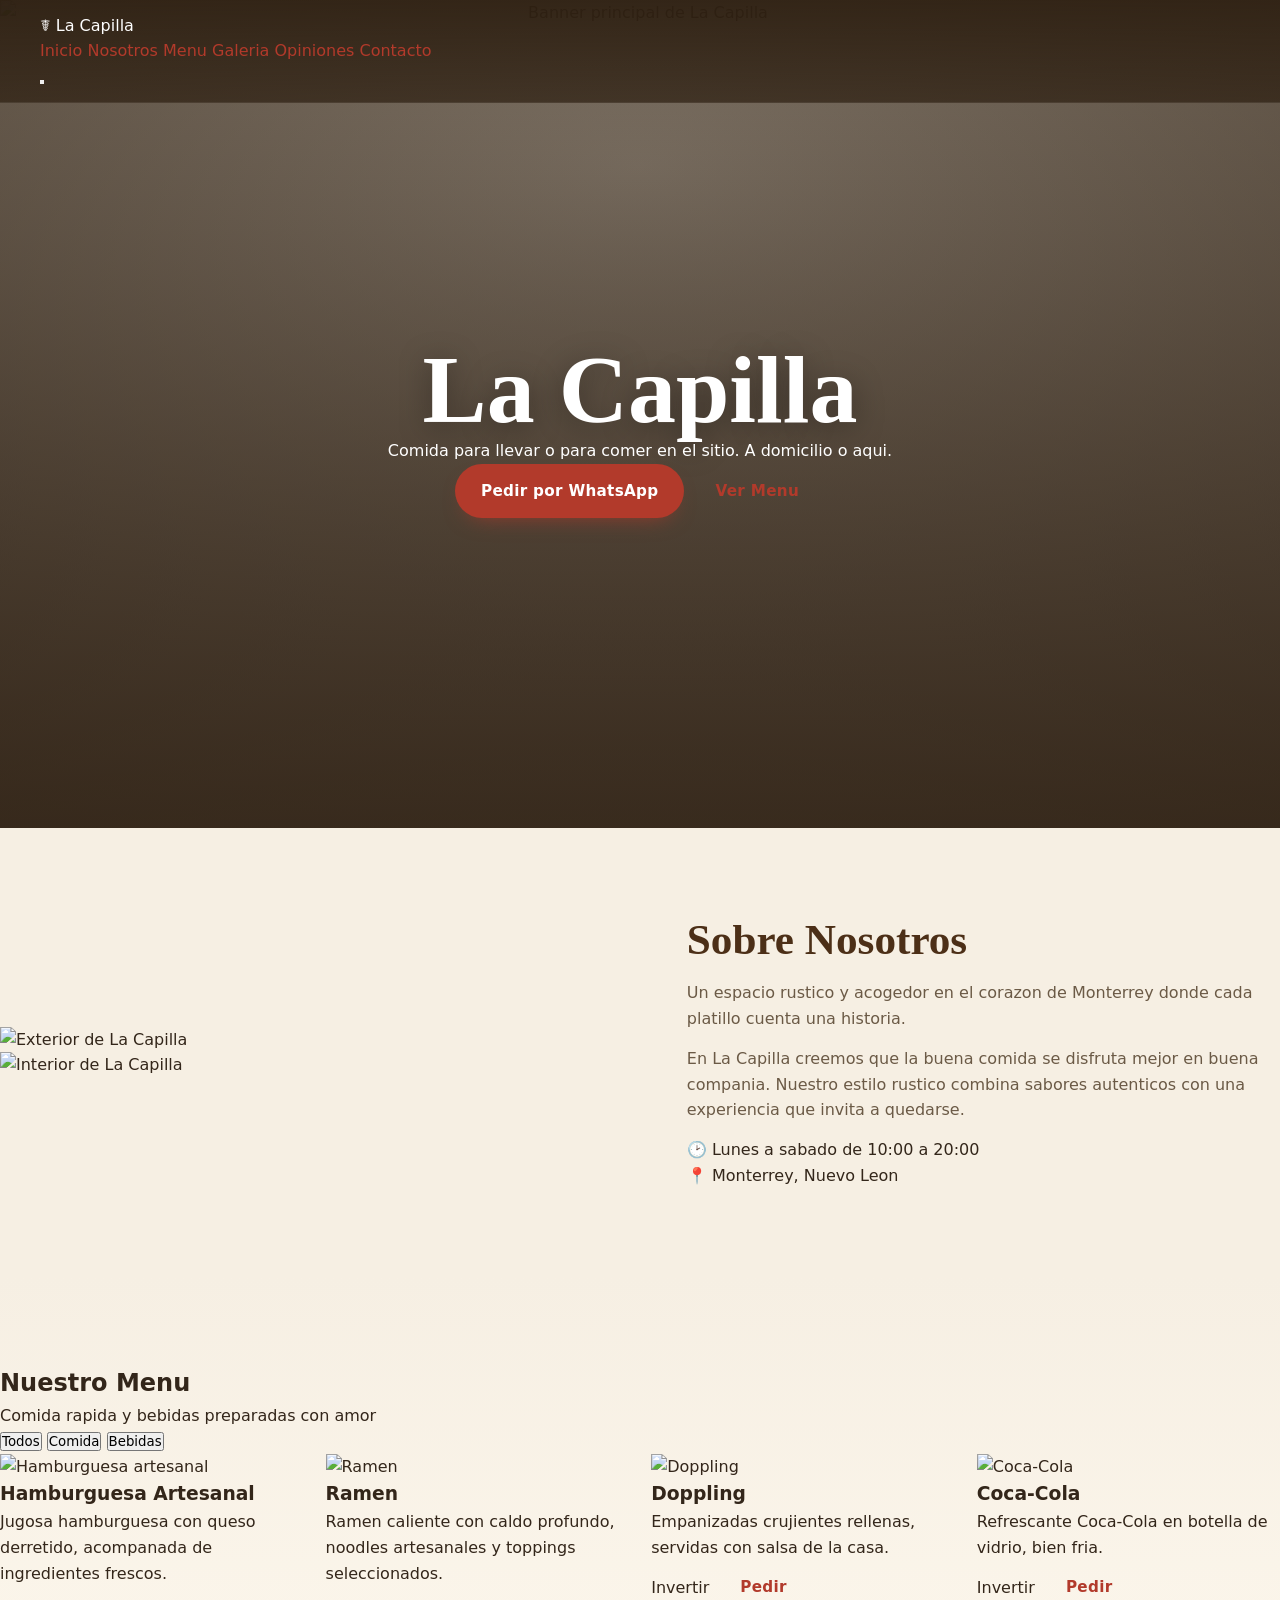
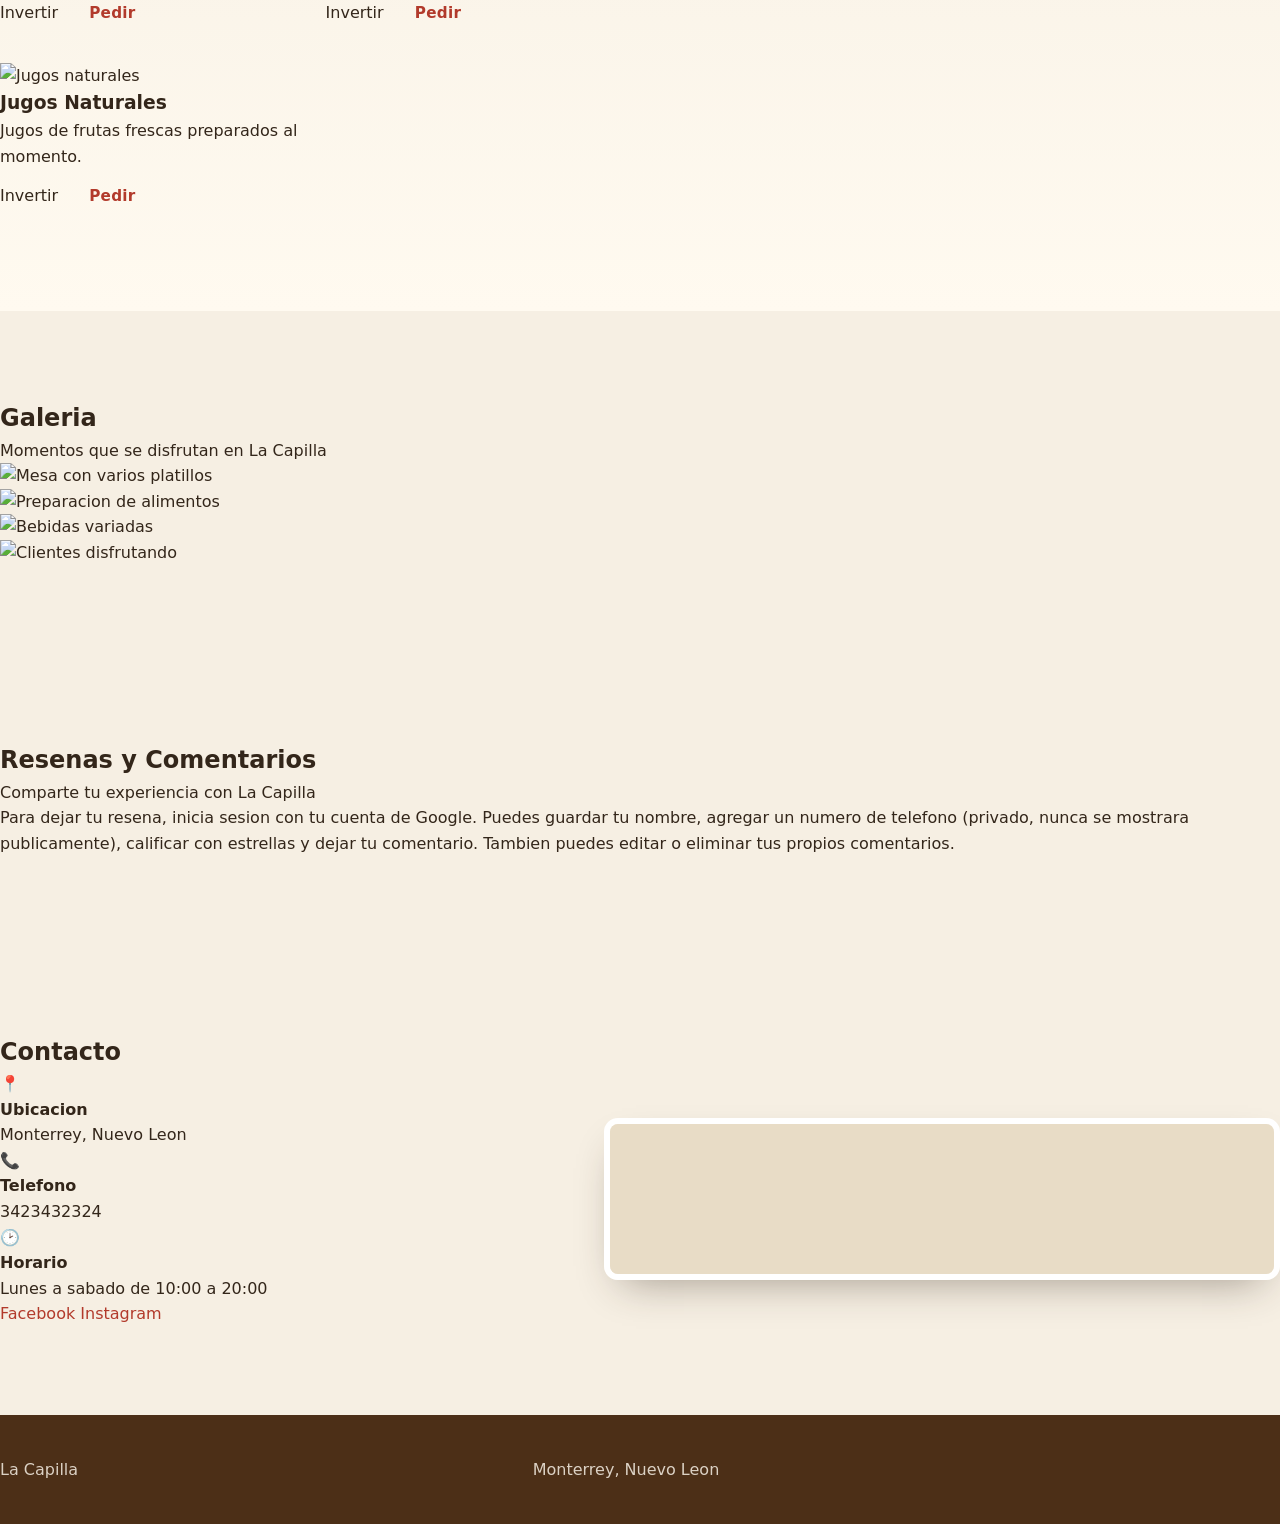
==== index.html @ 080cc014 "generate index.html" ====
<!DOCTYPE html>
<html lang="es">
<head>
  <meta charset="UTF-8">
  <meta name="viewport" content="width=device-width, initial-scale=1.0">
  <title>La Capilla - Restaurante en Monterrey</title>
  <meta name="description" content="La Capilla - Comida para llevar o para comer en el sitio. Hamburguesas, ramen, dopling y mas en Monterrey.">
  <link rel="stylesheet" href="styles.css">
</head>
<body>
  <header class="site-header" id="header">
    <div class="header-inner">
      <div class="logo">
        <span class="logo-icon">&#9764;</span>
        <span class="logo-text">La Capilla</span>
      </div>
      <nav class="main-nav" id="mainNav">
        <a href="#inicio" data-eb-editable="link" data-eb-key="index.a.1" data-eb-role="a" data-eb-kind="link">Inicio</a>
        <a href="#nosotros" data-eb-editable="link" data-eb-key="index.a.2" data-eb-role="a" data-eb-kind="link">Nosotros</a>
        <a href="#menu" data-eb-editable="link" data-eb-key="index.a.3" data-eb-role="a" data-eb-kind="link">Menu</a>
        <a href="#galeria" data-eb-editable="link" data-eb-key="index.a.4" data-eb-role="a" data-eb-kind="link">Galeria</a>
        <a href="#opiniones" data-eb-editable="link" data-eb-key="index.a.5" data-eb-role="a" data-eb-kind="link">Opiniones</a>
        <a href="#contacto" data-eb-editable="link" data-eb-key="index.a.6" data-eb-role="a" data-eb-kind="link">Contacto</a>
      </nav>
      <button class="menu-toggle" id="menuToggle" aria-label="Abrir menu" data-eb-editable="link" data-eb-key="index.button.7" data-eb-role="button" data-eb-kind="link">
        <span></span><span></span><span></span>
      </button>
    </div>
  </header>

  <section class="hero" id="inicio">
    <div class="hero-bg">
      <img src="https://images.pexels.com/photos/27603261/pexels-photo-27603261.jpeg?auto=compress&cs=tinysrgb&dpr=2&h=650&w=940" alt="Banner principal de La Capilla" loading="eager" data-eb-editable="image" data-eb-key="index.img.8" data-eb-role="img" data-eb-kind="image">
    </div>
    <div class="hero-overlay"></div>
    <div class="hero-content">
      <h1 data-eb-editable="text" data-eb-key="index.h1.9" data-eb-role="h1" data-eb-kind="text">La Capilla</h1>
      <p class="hero-tagline" data-eb-editable="text" data-eb-key="index.p.10" data-eb-role="p" data-eb-kind="text">Comida para llevar o para comer en el sitio. A domicilio o aqui.</p>
      <div class="hero-cta">
        <a href="https://wa.me/523423432324" class="btn btn-primary" target="_blank" rel="noopener" data-eb-editable="link" data-eb-key="index.a.11" data-eb-role="a" data-eb-kind="link">Pedir por WhatsApp</a>
        <a href="#menu" class="btn btn-secondary" data-eb-editable="link" data-eb-key="index.a.12" data-eb-role="a" data-eb-kind="link">Ver Menu</a>
      </div>
    </div>
  </section>

  <section class="about" id="nosotros">
    <div class="section-inner">
      <div class="about-grid">
        <div class="about-images">
          <div class="about-img-main">
            <img src="https://images.pexels.com/photos/19841000/pexels-photo-19841000.jpeg?auto=compress&cs=tinysrgb&dpr=2&h=650&w=940" alt="Exterior de La Capilla" loading="lazy" data-eb-editable="image" data-eb-key="index.img.13" data-eb-role="img" data-eb-kind="image">
          </div>
          <div class="about-img-secondary">
            <img src="https://images.pexels.com/photos/33454120/pexels-photo-33454120.jpeg?auto=compress&cs=tinysrgb&dpr=2&h=650&w=940" alt="Interior de La Capilla" loading="lazy" data-eb-editable="image" data-eb-key="index.img.14" data-eb-role="img" data-eb-kind="image">
          </div>
        </div>
        <div class="about-text">
          <h2 data-eb-editable="text" data-eb-key="index.h2.15" data-eb-role="h2" data-eb-kind="text">Sobre Nosotros</h2>
          <p class="about-lead" data-eb-editable="text" data-eb-key="index.p.16" data-eb-role="p" data-eb-kind="text">Un espacio rustico y acogedor en el corazon de Monterrey donde cada platillo cuenta una historia.</p>
          <p data-eb-editable="text" data-eb-key="index.p.17" data-eb-role="p" data-eb-kind="text">En La Capilla creemos que la buena comida se disfruta mejor en buena compania. Nuestro estilo rustico combina sabores autenticos con una experiencia que invita a quedarse.</p>
          <div class="about-details">
            <div class="detail-item">
              <span class="detail-icon">&#128337;</span>
              <span>Lunes a sabado de 10:00 a 20:00</span>
            </div>
            <div class="detail-item">
              <span class="detail-icon">&#128205;</span>
              <span>Monterrey, Nuevo Leon</span>
            </div>
          </div>
        </div>
      </div>
    </div>
  </section>

  <section class="menu-section" id="menu">
    <div class="section-inner">
      <h2 class="section-title" data-eb-editable="text" data-eb-key="index.h2.18" data-eb-role="h2" data-eb-kind="text">Nuestro Menu</h2>
      <p class="section-subtitle" data-eb-editable="text" data-eb-key="index.p.19" data-eb-role="p" data-eb-kind="text">Comida rapida y bebidas preparadas con amor</p>

      <div class="menu-categories">
        <button class="cat-btn active" data-category="all" data-eb-editable="link" data-eb-key="index.button.20" data-eb-role="button" data-eb-kind="link">Todos</button>
        <button class="cat-btn" data-category="comida" data-eb-editable="link" data-eb-key="index.button.21" data-eb-role="button" data-eb-kind="link">Comida</button>
        <button class="cat-btn" data-category="bebida" data-eb-editable="link" data-eb-key="index.button.22" data-eb-role="button" data-eb-kind="link">Bebidas</button>
      </div>

      <div class="menu-grid">
        <div class="menu-card" data-category="comida">
          <div class="menu-card-img">
            <img src="https://images.pexels.com/photos/15010291/pexels-photo-15010291.jpeg?auto=compress&cs=tinysrgb&dpr=2&h=650&w=940" alt="Hamburguesa artesanal" loading="lazy" data-eb-editable="image" data-eb-key="index.img.23" data-eb-role="img" data-eb-kind="image">
          </div>
          <div class="menu-card-body">
            <h3 data-eb-editable="text" data-eb-key="index.h3.24" data-eb-role="h3" data-eb-kind="text">Hamburguesa Artesanal</h3>
            <p class="menu-desc" data-eb-editable="text" data-eb-key="index.p.25" data-eb-role="p" data-eb-kind="text">Jugosa hamburguesa con queso derretido, acompanada de ingredientes frescos.</p>
            <div class="menu-price-action">
              <span class="menu-price">Invertir</span>
              <a href="https://wa.me/523423432324?text=Quiero%20una%20Hamburguesa%20Artesanal" class="btn btn-small" target="_blank" rel="noopener" data-eb-editable="link" data-eb-key="index.a.26" data-eb-role="a" data-eb-kind="link">Pedir</a>
            </div>
          </div>
        </div>

        <div class="menu-card" data-category="comida">
          <div class="menu-card-img">
            <img src="https://images.pexels.com/photos/16671602/pexels-photo-16671602.jpeg?auto=compress&cs=tinysrgb&dpr=2&h=650&w=940" alt="Ramen" loading="lazy" data-eb-editable="image" data-eb-key="index.img.27" data-eb-role="img" data-eb-kind="image">
          </div>
          <div class="menu-card-body">
            <h3 data-eb-editable="text" data-eb-key="index.h3.28" data-eb-role="h3" data-eb-kind="text">Ramen</h3>
            <p class="menu-desc" data-eb-editable="text" data-eb-key="index.p.29" data-eb-role="p" data-eb-kind="text">Ramen caliente con caldo profundo, noodles artesanales y toppings seleccionados.</p>
            <div class="menu-price-action">
              <span class="menu-price">Invertir</span>
              <a href="https://wa.me/523423432324?text=Quiero%20un%20Ramen" class="btn btn-small" target="_blank" rel="noopener" data-eb-editable="link" data-eb-key="index.a.30" data-eb-role="a" data-eb-kind="link">Pedir</a>
            </div>
          </div>
        </div>

        <div class="menu-card" data-category="comida">
          <div class="menu-card-img">
            <img src="https://images.pexels.com/photos/31150941/pexels-photo-31150941.jpeg?auto=compress&cs=tinysrgb&dpr=2&h=650&w=940" alt="Doppling" loading="lazy" data-eb-editable="image" data-eb-key="index.img.31" data-eb-role="img" data-eb-kind="image">
          </div>
          <div class="menu-card-body">
            <h3 data-eb-editable="text" data-eb-key="index.h3.32" data-eb-role="h3" data-eb-kind="text">Doppling</h3>
            <p class="menu-desc" data-eb-editable="text" data-eb-key="index.p.33" data-eb-role="p" data-eb-kind="text">Empanizadas crujientes rellenas, servidas con salsa de la casa.</p>
            <div class="menu-price-action">
              <span class="menu-price">Invertir</span>
              <a href="https://wa.me/523423432324?text=Quiero%20un%20Doppling" class="btn btn-small" target="_blank" rel="noopener" data-eb-editable="link" data-eb-key="index.a.34" data-eb-role="a" data-eb-kind="link">Pedir</a>
            </div>
          </div>
        </div>

        <div class="menu-card" data-category="bebida">
          <div class="menu-card-img">
            <img src="https://images.pexels.com/photos/37962053/pexels-photo-37962053.jpeg?auto=compress&cs=tinysrgb&dpr=2&h=650&w=940" alt="Coca-Cola" loading="lazy" data-eb-editable="image" data-eb-key="index.img.35" data-eb-role="img" data-eb-kind="image">
          </div>
          <div class="menu-card-body">
            <h3 data-eb-editable="text" data-eb-key="index.h3.36" data-eb-role="h3" data-eb-kind="text">Coca-Cola</h3>
            <p class="menu-desc" data-eb-editable="text" data-eb-key="index.p.37" data-eb-role="p" data-eb-kind="text">Refrescante Coca-Cola en botella de vidrio, bien fria.</p>
            <div class="menu-price-action">
              <span class="menu-price">Invertir</span>
              <a href="https://wa.me/523423432324?text=Quiero%20una%20Coca-Cola" class="btn btn-small" target="_blank" rel="noopener" data-eb-editable="link" data-eb-key="index.a.38" data-eb-role="a" data-eb-kind="link">Pedir</a>
            </div>
          </div>
        </div>

        <div class="menu-card" data-category="bebida">
          <div class="menu-card-img">
            <img src="https://images.pexels.com/photos/31822992/pexels-photo-31822992.jpeg?auto=compress&cs=tinysrgb&dpr=2&h=650&w=940" alt="Jugos naturales" loading="lazy" data-eb-editable="image" data-eb-key="index.img.39" data-eb-role="img" data-eb-kind="image">
          </div>
          <div class="menu-card-body">
            <h3 data-eb-editable="text" data-eb-key="index.h3.40" data-eb-role="h3" data-eb-kind="text">Jugos Naturales</h3>
            <p class="menu-desc" data-eb-editable="text" data-eb-key="index.p.41" data-eb-role="p" data-eb-kind="text">Jugos de frutas frescas preparados al momento.</p>
            <div class="menu-price-action">
              <span class="menu-price">Invertir</span>
              <a href="https://wa.me/523423432324?text=Quiero%20un%20Jugo%20Natural" class="btn btn-small" target="_blank" rel="noopener" data-eb-editable="link" data-eb-key="index.a.42" data-eb-role="a" data-eb-kind="link">Pedir</a>
            </div>
          </div>
        </div>
      </div>
    </div>
  </section>

  <section class="gallery" id="galeria">
    <div class="section-inner">
      <h2 class="section-title" data-eb-editable="text" data-eb-key="index.h2.43" data-eb-role="h2" data-eb-kind="text">Galeria</h2>
      <p class="section-subtitle" data-eb-editable="text" data-eb-key="index.p.44" data-eb-role="p" data-eb-kind="text">Momentos que se disfrutan en La Capilla</p>
      <div class="gallery-grid">
        <div class="gallery-item gallery-item-wide">
          <img src="https://images.pexels.com/photos/4261997/pexels-photo-4261997.jpeg?auto=compress&cs=tinysrgb&dpr=2&h=650&w=940" alt="Mesa con varios platillos" loading="lazy" data-eb-editable="image" data-eb-key="index.img.45" data-eb-role="img" data-eb-kind="image">
        </div>
        <div class="gallery-item">
          <img src="https://images.pexels.com/photos/11921666/pexels-photo-11921666.jpeg?auto=compress&cs=tinysrgb&dpr=2&h=650&w=940" alt="Preparacion de alimentos" loading="lazy" data-eb-editable="image" data-eb-key="index.img.46" data-eb-role="img" data-eb-kind="image">
        </div>
        <div class="gallery-item">
          <img src="https://images.pexels.com/photos/36870863/pexels-photo-36870863.jpeg?auto=compress&cs=tinysrgb&dpr=2&h=650&w=940" alt="Bebidas variadas" loading="lazy" data-eb-editable="image" data-eb-key="index.img.47" data-eb-role="img" data-eb-kind="image">
        </div>
        <div class="gallery-item gallery-item-wide">
          <img src="https://images.pexels.com/photos/20400372/pexels-photo-20400372.jpeg?auto=compress&cs=tinysrgb&dpr=2&h=650&w=940" alt="Clientes disfrutando" loading="lazy" data-eb-editable="image" data-eb-key="index.img.48" data-eb-role="img" data-eb-kind="image">
        </div>
      </div>
    </div>
  </section>

  <section class="reviews-section" id="opiniones">
    <div class="section-inner">
      <h2 class="section-title" data-eb-editable="text" data-eb-key="index.h2.49" data-eb-role="h2" data-eb-kind="text">Resenas y Comentarios</h2>
      <p class="section-subtitle" data-eb-editable="text" data-eb-key="index.p.50" data-eb-role="p" data-eb-kind="text">Comparte tu experiencia con La Capilla</p>

      <div class="reviews-info">
        <p data-eb-editable="text" data-eb-key="index.p.51" data-eb-role="p" data-eb-kind="text">Para dejar tu resena, inicia sesion con tu cuenta de Google. Puedes guardar tu nombre, agregar un numero de telefono (privado, nunca se mostrara publicamente), calificar con estrellas y dejar tu comentario. Tambien puedes editar o eliminar tus propios comentarios.</p>
      </div>

      <div class="reviews-widget">
        <div data-itm-profile data-project-id="9abca07c-34dc-4859-b03d-2724b5d64635"></div>
        <div data-itm-comments data-project-id="9abca07c-34dc-4859-b03d-2724b5d64635"></div>
      </div>
    </div>
  </section>

  <section class="contact" id="contacto">
    <div class="section-inner">
      <h2 class="section-title" data-eb-editable="text" data-eb-key="index.h2.52" data-eb-role="h2" data-eb-kind="text">Contacto</h2>
      <div class="contact-grid">
        <div class="contact-info">
          <div class="contact-item">
            <span class="contact-icon">&#128205;</span>
            <div>
              <strong>Ubicacion</strong>
              <p data-eb-editable="text" data-eb-key="index.p.53" data-eb-role="p" data-eb-kind="text">Monterrey, Nuevo Leon</p>
            </div>
          </div>
          <div class="contact-item">
            <span class="contact-icon">&#128222;</span>
            <div>
              <strong>Telefono</strong>
              <p data-eb-editable="text" data-eb-key="index.p.54" data-eb-role="p" data-eb-kind="text">3423432324</p>
            </div>
          </div>
          <div class="contact-item">
            <span class="contact-icon">&#128337;</span>
            <div>
              <strong>Horario</strong>
              <p data-eb-editable="text" data-eb-key="index.p.55" data-eb-role="p" data-eb-kind="text">Lunes a sabado de 10:00 a 20:00</p>
            </div>
          </div>
          <div class="contact-socials">
            <a href="https://facebook.com/tiendatechnova" class="social-link" target="_blank" rel="noopener" data-eb-editable="link" data-eb-key="index.a.56" data-eb-role="a" data-eb-kind="link">Facebook</a>
            <a href="https://instagram.com/tiendatechnova" class="social-link" target="_blank" rel="noopener" data-eb-editable="link" data-eb-key="index.a.57" data-eb-role="a" data-eb-kind="link">Instagram</a>
          </div>
        </div>
        <div class="contact-map">
          <iframe src="https://www.google.com/maps/embed?pb=!1m18!1m12!1m3!1d60080.29249353073!2d-89.95960567229005!3d19.754377909211858!2m3!1f0!2f0!3f0!3m2!1i1024!2i768!4f13.1!3m3!1m2!1s0x8f57e530bd60abf9%3A0xc1f5251d7481d%21m2!1d19.754377909211858!2d-89.95960567229005!3m2!1i1024!2i768!4f13.1!3m3!1m2!1s0x8f57e530bd60abf9%3A0xc1f5251d7481d%21m2!1d19.754377909211858!2d-89.95960567229005!5e0!3m2!1ses!2smx!4v1234567890" width="100%" height="100%" style="border:0;" allowfullscreen="" loading="lazy" title="Ubicacion de La Capilla"></iframe>
        </div>
      </div>
    </div>
  </section>

  <footer class="site-footer">
    <div class="section-inner">
      <div class="footer-inner">
        <span class="footer-brand">La Capilla</span>
        <span class="footer-copy">Monterrey, Nuevo Leon</span>
      </div>
    </div>
  </footer>

  <script src="https://itm-void-excepcional.pages.dev/comments.js"></script>
  <script src="script.js"></script>
</body>
</html>
---- styles.css ----
/* ==========================================================================
   La Capilla - Restaurante | Diseño rústico cálido
   ========================================================================== */

:root {
  --paper: #f6efe3;
  --paper-2: #fffaf0;
  --card: #ffffff;
  --ink: #33261a;
  --ink-soft: #6b5a46;
  --brick: #b23a2b;
  --brick-dark: #8e2d21;
  --ember: #e08e2d;
  --wood: #6f4a27;
  --wood-dark: #4c2f17;
  --line: rgba(51, 38, 26, 0.16);
  --shadow: 0 18px 40px -18px rgba(51, 38, 26, 0.45);
  --radius: 14px;
  --max: 1140px;
  --font-serif: Georgia, 'Times New Roman', Times, serif;
  --font-sans: system-ui, -apple-system, 'Segoe UI', Roboto, Helvetica, Arial, sans-serif;
}

* {
  box-sizing: border-box;
  margin: 0;
  padding: 0;
}

html {
  scroll-behavior: smooth;
}

body {
  font-family: var(--font-sans);
  background: var(--paper);
  color: var(--ink);
  line-height: 1.6;
  -webkit-font-smoothing: antialiased;
}

img {
  max-width: 100%;
  display: block;
}

a {
  color: var(--brick);
  text-decoration: none;
}

a:hover {
  color: var(--brick-dark);
}

button {
  font-family: inherit;
}

.container {
  width: min(var(--max), 92%);
  margin-inline: auto;
}

.skip-link {
  position: absolute;
  left: -999px;
  top: 0;
  background: var(--wood-dark);
  color: #fff;
  padding: 0.6rem 1rem;
  z-index: 200;
}

.skip-link:focus {
  left: 0;
}

/* --------------------------------------------------------------------------
   Botones
   -------------------------------------------------------------------------- */

.btn {
  display: inline-block;
  padding: 0.8rem 1.5rem;
  border-radius: 999px;
  font-weight: 700;
  font-size: 0.95rem;
  letter-spacing: 0.02em;
  border: 2px solid transparent;
  cursor: pointer;
  transition: transform 0.18s ease, box-shadow 0.18s ease, background 0.18s ease, color 0.18s ease;
}

.btn:hover {
  transform: translateY(-2px);
}

.btn-primary {
  background: var(--brick);
  color: #fff;
  box-shadow: 0 10px 22px -12px rgba(178, 58, 43, 0.8);
}

.btn-primary:hover {
  background: var(--brick-dark);
  color: #fff;
}

.btn-outline {
  border-color: rgba(255, 250, 240, 0.85);
  color: #fff;
  background: transparent;
}

.btn-outline:hover {
  background: rgba(255, 250, 240, 0.14);
  color: #fff;
}

.btn-block {
  width: 100%;
  text-align: center;
}

/* --------------------------------------------------------------------------
   Header / navegación
   -------------------------------------------------------------------------- */

.site-header {
  position: fixed;
  inset: 0 0 auto 0;
  z-index: 100;
  display: flex;
  align-items: center;
  justify-content: space-between;
  gap: 1rem;
  padding: 0.8rem clamp(1rem, 4vw, 2.5rem);
  background: linear-gradient(180deg, rgba(46, 32, 18, 0.92), rgba(46, 32, 18, 0.72));
  color: #fff;
  border-bottom: 1px solid rgba(255, 250, 240, 0.12);
  transition: background 0.25s ease, box-shadow 0.25s ease;
}

.site-header.scrolled {
  background: rgba(46, 32, 18, 0.97);
  box-shadow: var(--shadow);
}

.brand {
  display: flex;
  flex-direction: column;
  line-height: 1.1;
}

.brand-mark {
  font-family: var(--font-serif);
  font-size: 1.5rem;
  font-weight: 700;
  color: var(--ember);
  letter-spacing: 0.04em;
}

.brand-tag {
  font-size: 0.68rem;
  text-transform: uppercase;
  letter-spacing: 0.3em;
  color: rgba(255, 250, 240, 0.75);
}

.site-nav {
  display: flex;
  gap: 1.4rem;
}

.site-nav a {
  color: rgba(255, 250, 240, 0.9);
  font-size: 0.92rem;
  font-weight: 600;
  transition: color 0.18s ease;
}

.site-nav a:hover {
  color: var(--ember);
}

.header-actions {
  display: flex;
  align-items: center;
  gap: 0.8rem;
}

.cart-btn {
  position: relative;
  display: inline-flex;
  align-items: center;
  gap: 0.5rem;
  padding: 0.55rem 1rem;
  background: var(--ember);
  color: var(--wood-dark);
  border: none;
  border-radius: 999px;
  font-weight: 700;
  cursor: pointer;
  transition: background 0.18s ease, transform 0.18s ease;
}

.cart-btn:hover {
  background: #f0a140;
  transform: translateY(-1px);
}

.cart-count {
  min-width: 1.4rem;
  height: 1.4rem;
  display: inline-flex;
  align-items: center;
  justify-content: center;
  padding: 0 0.3rem;
  border-radius: 999px;
  background: var(--brick);
  color: #fff;
  font-size: 0.78rem;
}

.cart-count.bump {
  animation: bump 0.3s ease;
}

@keyframes bump {
  50% { transform: scale(1.35); }
}

.nav-toggle {
  display: none;
  flex-direction: column;
  gap: 5px;
  width: 44px;
  height: 40px;
  align-items: center;
  justify-content: center;
  background: transparent;
  border: 1px solid rgba(255, 250, 240, 0.35);
  border-radius: 10px;
  cursor: pointer;
}

.nav-toggle span {
  width: 22px;
  height: 2px;
  background: #fff;
  border-radius: 2px;
  transition: transform 0.2s ease, opacity 0.2s ease;
}

.nav-toggle.open span:nth-child(1) {
  transform: translateY(7px) rotate(45deg);
}

.nav-toggle.open span:nth-child(2) {
  opacity: 0;
}

.nav-toggle.open span:nth-child(3) {
  transform: translateY(-7px) rotate(-45deg);
}

/* --------------------------------------------------------------------------
   Hero
   -------------------------------------------------------------------------- */

.hero {
  position: relative;
  min-height: 92vh;
  display: grid;
  place-items: center;
  text-align: center;
  padding: 6rem 1rem 4rem;
  overflow: hidden;
}

.hero-bg {
  position: absolute;
  inset: 0;
  z-index: -2;
}

.hero-bg img {
  width: 100%;
  height: 100%;
  object-fit: cover;
}

.hero-overlay {
  position: absolute;
  inset: 0;
  z-index: -1;
  background:
    radial-gradient(120% 90% at 50% 20%, rgba(46, 32, 18, 0.1), rgba(46, 32, 18, 0.72)),
    linear-gradient(180deg, rgba(46, 32, 18, 0.55), rgba(38, 24, 12, 0.82));
}

.hero-content {
  max-width: 760px;
  color: #fff;
}

.hero-eyebrow {
  font-size: 0.82rem;
  text-transform: uppercase;
  letter-spacing: 0.28em;
  color: #f4cd8f;
  margin-bottom: 1.1rem;
}

.hero h1 {
  font-family: var(--font-serif);
  font-size: clamp(3.2rem, 9vw, 6rem);
  line-height: 1;
  font-weight: 700;
  text-shadow: 0 4px 30px rgba(0, 0, 0, 0.35);
}

.hero-subtitle {
  margin: 1.3rem auto 2rem;
  max-width: 560px;
  font-size: 1.12rem;
  color: rgba(255, 250, 240, 0.92);
}

.hero-actions {
  display: flex;
  gap: 0.9rem;
  justify-content: center;
  flex-wrap: wrap;
}

/* --------------------------------------------------------------------------
   Secciones genéricas
   -------------------------------------------------------------------------- */

section {
  padding: clamp(3.5rem, 7vw, 5.5rem) 0;
}

.section-eyebrow {
  font-size: 0.78rem;
  text-transform: uppercase;
  letter-spacing: 0.24em;
  color: var(--brick);
  font-weight: 700;
  margin-bottom: 0.6rem;
}

.section-head {
  max-width: 680px;
  margin: 0 auto 2.4rem;
  text-align: center;
}

.section-head h2,
.contact-info h2 {
  font-family: var(--font-serif);
  font-size: clamp(1.9rem, 4.2vw, 2.8rem);
  line-height: 1.12;
  color: var(--wood-dark);
  margin-bottom: 0.9rem;
}

.section-head p:not(.section-eyebrow) {
  color: var(--ink-soft);
}

/* --------------------------------------------------------------------------
   Nosotros
   -------------------------------------------------------------------------- */

.about {
  background: var(--paper);
}

.about-grid {
  display: grid;
  grid-template-columns: 1.05fr 1fr;
  gap: clamp(2rem, 5vw, 4rem);
  align-items: center;
}

.about-figures {
  position: relative;
  display: grid;
  grid-template-columns: 1fr 0.72fr;
  gap: 1rem;
  align-items: end;
}

.about-fig {
  border: 6px solid var(--card);
  box-shadow: var(--shadow);
  border-radius: var(--radius);
  overflow: hidden;
  background: var(--card);
}

.about-fig img {
  width: 100%;
  height: 100%;
  object-fit: cover;
}

.about-fig-main {
  min-height: 320px;
}

.about-fig-main img {
  min-height: 320px;
}

.about-fig-side {
  min-height: 200px;
  margin-bottom: 1.6rem;
  transform: rotate(2deg);
}

.about-fig-side img {
  min-height: 200px;
}

.about-text h2 {
  font-family: var(--font-serif);
  font-size: clamp(1.9rem, 4.2vw, 2.7rem);
  line-height: 1.12;
  color: var(--wood-dark);
  margin-bottom: 1rem;
}

.about-text p {
  color: var(--ink-soft);
  margin-bottom: 0.9rem;
}

.about-points {
  list-style: none;
  margin: 1.2rem 0 1.6rem;
  display: grid;
  gap: 0.6rem;
}

.about-points li {
  position: relative;
  padding-left: 1.6rem;
}

.about-points li::before {
  content: "";
  position: absolute;
  left: 0;
  top: 0.45rem;
  width: 0.85rem;
  height: 0.85rem;
  border-radius: 50%;
  background: var(--ember);
}

/* --------------------------------------------------------------------------
   Menú
   -------------------------------------------------------------------------- */

.menu-section {
  background: linear-gradient(180deg, var(--paper) 0%, var(--paper-2) 100%);
}

.menu-category {
  margin-top: 3rem;
}

.category-title {
  font-family: var(--font-serif);
  font-size: 1.6rem;
  color: var(--wood-dark);
  padding-bottom: 0.7rem;
  border-bottom: 2px dashed rgba(178, 58, 43, 0.45);
  margin-bottom: 1.4rem;
}

.menu-grid {
  display: grid;
  grid-template-columns: repeat(4, 1fr);
  gap: 1.4rem;
}

.dish-card {
  display: flex;
  flex-direction: column;
  background: var(--card);
  border: 1px solid var(--line);
  border-radius: var(--radius);
  overflow: hidden;
  box-shadow: 0 12px 28px -20px rgba(51, 38, 26, 0.5);
  transition: transform 0.22s ease, box-shadow 0.22s ease;
}

.dish-card:hover {
  transform: translateY(-5px);
  box-shadow: var(--shadow);
}

.dish-media {
  aspect-ratio: 4 / 3;
  overflow: hidden;
  background: #e8dcc6;
}

.dish-media img {
  width: 100%;
  height: 100%;
  object-fit: cover;
  transition: transform 0.35s ease;
}

.dish-card:hover .dish-media img {
  transform: scale(1.06);
}

.dish-body {
  display: flex;
  flex-direction: column;
  flex: 1;
  gap: 0.6rem;
  padding: 1.1rem;
}

.dish-body h4 {
  font-family: var(--font-serif);
  font-size: 1.18rem;
  color: var(--wood-dark);
}

.dish-body p {
  font-size: 0.9rem;
  color: var(--ink-soft);
  flex: 1;
}

.dish-foot {
  display: flex;
  align-items: center;
  justify-content: space-between;
  gap: 0.8rem;
  padding-top: 0.7rem;
  border-top: 1px solid var(--line);
}

.dish-price {
  font-size: 0.82rem;
  font-weight: 700;
  color: var(--brick);
}

.add-btn {
  background: var(--wood);
  color: #fff;
  border: none;
  padding: 0.5rem 1rem;
  border-radius: 999px;
  font-weight: 700;
  font-size: 0.86rem;
  cursor: pointer;
  transition: background 0.18s ease, transform 0.18s ease;
}

.add-btn:hover {
  background: var(--wood-dark);
  transform: translateY(-1px);
}

/* --------------------------------------------------------------------------
   Cómo pedir
   -------------------------------------------------------------------------- */

.how-order {
  background: var(--wood-dark);
  color: #fff;
  background-image:
    radial-gradient(90% 70% at 15% 0%, rgba(224, 142, 45, 0.22), transparent 60%),
    radial-gradient(80% 60% at 90% 100%, rgba(178, 58, 43, 0.28), transparent 60%);
}

.how-order .section-eyebrow {
  color: #f4cd8f;
}

.how-order .section-head h2 {
  color: #fff;
}

.steps {
  list-style: none;
  counter-reset: step;
  display: grid;
  grid-template-columns: repeat(3, 1fr);
  gap: 1.6rem;
  margin-bottom: 2.4rem;
}

.step {
  background: rgba(255, 250, 240, 0.06);
  border: 1px solid rgba(255, 250, 240, 0.16);
  border-radius: var(--radius);
  padding: 1.6rem;
}

.step-num {
  display: inline-grid;
  place-items: center;
  width: 2.6rem;
  height: 2.6rem;
  border-radius: 50%;
  background: var(--ember);
  color: var(--wood-dark);
  font-weight: 800;
  margin-bottom: 0.9rem;
}

.step h3 {
  font-family: var(--font-serif);
  font-size: 1.2rem;
  margin-bottom: 0.5rem;
  color: #fff;
}

.step p {
  font-size: 0.94rem;
  color: rgba(255, 250, 240, 0.78);
}

.order-banner {
  display: flex;
  align-items: center;
  justify-content: space-between;
  gap: 1.4rem;
  flex-wrap: wrap;
  background: rgba(255, 250, 240, 0.08);
  border: 1px solid rgba(255, 250, 240, 0.18);
  border-radius: var(--radius);
  padding: 1.4rem 1.6rem;
}

.order-banner p {
  font-size: 1rem;
}

.order-banner p strong {
  color: #f4cd8f;
}

/* --------------------------------------------------------------------------
   Reseñas / comentarios (contrato ITM)
   -------------------------------------------------------------------------- */

.comments {
  background: var(--paper-2);
}

.comments-guide {
  max-width: 680px;
  margin: 0 auto 2rem;
  background: var(--card);
  border: 1px solid var(--line);
  border-left: 5px solid var(--ember);
  border-radius: var(--radius);
  padding: 1.4rem 1.6rem;
  box-shadow: 0 12px 28px -22px rgba(51, 38, 26, 0.5);
}

.comments-guide h3 {
  font-family: var(--font-serif);
  color: var(--wood-dark);
  margin-bottom: 0.7rem;
}

.comments-guide ul {
  list-style: none;
  display: grid;
  gap: 0.45rem;
  margin-bottom: 0.9rem;
}

.comments-guide li {
  position: relative;
  padding-left: 1.5rem;
  color: var(--ink-soft);
  font-size: 0.94rem;
}

.comments-guide li::before {
  content: "";
  position: absolute;
  left: 0;
  top: 0.5rem;
  width: 0.7rem;
  height: 0.7rem;
  border-radius: 50%;
  background: var(--brick);
}

.comments-privacy {
  font-size: 0.88rem;
  font-weight: 600;
  color: var(--brick);
}

.comments-widget {
  max-width: 680px;
  margin: 0 auto;
}

/* --------------------------------------------------------------------------
   Contacto
   -------------------------------------------------------------------------- */

.contact {
  background: var(--paper);
}

.contact-grid {
  display: grid;
  grid-template-columns: 1fr 1.25fr;
  gap: clamp(2rem, 5vw, 4rem);
  align-items: center;
}

.contact-list {
  list-style: none;
  display: grid;
  gap: 1rem;
  margin: 1.4rem 0 1.8rem;
}

.contact-list li {
  display: grid;
  gap: 0.15rem;
}

.contact-label {
  font-size: 0.76rem;
  text-transform: uppercase;
  letter-spacing: 0.18em;
  color: var(--ink-soft);
  font-weight: 700;
}

.contact-list a,
.contact-list span:not(.contact-label) {
  font-family: var(--font-serif);
  font-size: 1.12rem;
  color: var(--wood-dark);
  font-weight: 700;
}

.social-links {
  display: flex;
  gap: 0.9rem;
}

.contact-map {
  border-radius: var(--radius);
  overflow: hidden;
  box-shadow: var(--shadow);
  border: 6px solid var(--card);
}

.contact-map iframe {
  display: block;
  background: #e8dcc6;
}

/* --------------------------------------------------------------------------
   Footer
   -------------------------------------------------------------------------- */

.site-footer {
  background: var(--wood-dark);
  color: rgba(255, 250, 240, 0.8);
  padding: 2.6rem 0;
}

.footer-inner {
  display: grid;
  grid-template-columns: 1.4fr 1fr 1fr;
  gap: 2rem;
}

.footer-name {
  font-family: var(--font-serif);
  font-size: 1.5rem;
  color: #f4cd8f;
  margin-bottom: 0.4rem;
}

.footer-nav {
  display: grid;
  gap: 0.5rem;
  align-content: start;
}

.footer-nav a {
  color: rgba(255, 250, 240, 0.82);
  font-size: 0.92rem;
}

.footer-nav a:hover {
  color: var(--ember);
}

.footer-credits {
  font-size: 0.86rem;
  color: rgba(255, 250, 240, 0.62);
  display: grid;
  gap: 0.4rem;
  align-content: start;
}

/* --------------------------------------------------------------------------
   Carrito
   -------------------------------------------------------------------------- */

.cart-backdrop {
  position: fixed;
  inset: 0;
  background: rgba(38, 24, 12, 0.55);
  opacity: 0;
  visibility: hidden;
  transition: opacity 0.25s ease, visibility 0.25s ease;
  z-index: 110;
}

.cart-backdrop.open {
  opacity: 1;
  visibility: visible;
}

.cart-panel {
  position: fixed;
  top: 0;
  right: 0;
  bottom: 0;
  width: min(400px, 94vw);
  background: var(--paper-2);
  z-index: 120;
  display: flex;
  flex-direction: column;
  transform: translateX(105%);
  transition: transform 0.3s ease;
  box-shadow: -18px 0 50px -20px rgba(38, 24, 12, 0.6);
}

.cart-panel.open {
  transform: translateX(0);
}

.cart-head {
  display: flex;
  align-items: center;
  justify-content: space-between;
  padding: 1.2rem 1.4rem;
  border-bottom: 1px solid var(--line);
}

.cart-head h2 {
  font-family: var(--font-serif);
  color: var(--wood-dark);
  font-size: 1.3rem;
}

.cart-close {
  background: transparent;
  border: 1px solid var(--line);
  border-radius: 999px;
  padding: 0.4rem 0.9rem;
  cursor: pointer;
  font-weight: 600;
  color: var(--ink-soft);
}

.cart-close:hover {
  background: var(--paper);
}

.cart-hint {
  padding: 0.9rem 1.4rem 0;
  font-size: 0.88rem;
  color: var(--ink-soft);
}

.cart-list {
  list-style: none;
  padding: 1rem 1.4rem;
  overflow-y: auto;
  flex: 1;
  display: grid;
  gap: 0.7rem;
  align-content: start;
}

.cart-item {
  display: flex;
  align-items: center;
  justify-content: space-between;
  gap: 0.6rem;
  background: var(--card);
  border: 1px solid var(--line);
  border-radius: 10px;
  padding: 0.6rem 0.8rem;
}

.cart-item-name {
  font-weight: 600;
  font-size: 0.92rem;
  color: var(--wood-dark);
}

.cart-item-controls {
  display: flex;
  align-items: center;
  gap: 0.6rem;
}

.cart-amount {
  font-weight: 700;
  min-width: 1.4rem;
  text-align: center;
}

.qty-btn {
  width: 1.7rem;
  height: 1.7rem;
  border-radius: 50%;
  border: 1px solid var(--line);
  background: var(--paper);
  cursor: pointer;
  font-weight: 800;
  line-height: 1;
}

.qty-btn:hover {
  background: #e9dcc4;
}

.qty-btn.remove {
  color: var(--brick);
  border-color: rgba(178, 58, 43, 0.4);
}

.cart-empty {
  padding: 2rem 1.4rem;
  text-align: center;
  color: var(--ink-soft);
}

.cart-empty.hidden {
  display: none;
}

.cart-foot {
  padding: 1.1rem 1.4rem 1.4rem;
  border-top: 1px solid var(--line);
  display: grid;
  gap: 0.7rem;
}

.cart-note {
  font-size: 0.82rem;
  color: var(--ink-soft);
  text-align: center;
}

/* --------------------------------------------------------------------------
   Reveal on scroll
   -------------------------------------------------------------------------- */

.reveal {
  opacity: 0;
  transform: translateY(22px);
  transition: opacity 0.6s ease, transform 0.6s ease;
}

.reveal.visible {
  opacity: 1;
  transform: none;
}

/* --------------------------------------------------------------------------
   Responsive
   -------------------------------------------------------------------------- */

@media (max-width: 980px) {
  .menu-grid {
    grid-template-columns: repeat(2, 1fr);
  }

  .about-grid {
    grid-template-columns: 1fr;
  }

  .contact-grid {
    grid-template-columns: 1fr;
  }

  .footer-inner {
    grid-template-columns: 1fr;
    gap: 1.4rem;
  }
}

@media (max-width: 720px) {
  .site-header {
    flex-wrap: wrap;
  }

  .site-nav {
    position: absolute;
    top: 100%;
    left: 0;
    right: 0;
    flex-direction: column;
    gap: 0;
    background: rgba(46, 32, 18, 0.98);
    border-bottom: 1px solid rgba(255, 250, 240, 0.14);
    transform: translateY(-8px);
    opacity: 0;
    visibility: hidden;
    transition: opacity 0.2s ease, transform 0.2s ease, visibility 0.2s ease;
  }

  .site-nav.open {
    transform: none;
    opacity: 1;
    visibility: visible;
  }

  .site-nav a {
    padding: 0.9rem 1.4rem;
    border-top: 1px solid rgba(255, 250, 240, 0.08);
  }

  .nav-toggle {
    display: flex;
  }

  .steps {
    grid-template-columns: 1fr;
  }

  .category-title {
    font-size: 1.35rem;
  }
}

@media (max-width: 480px) {
  .menu-grid {
    grid-template-columns: 1fr;
  }

  .about-figures {
    grid-template-columns: 1fr;
  }

  .about-fig-side {
    display: none;
  }

  .cart-label {
    display: none;
  }
}
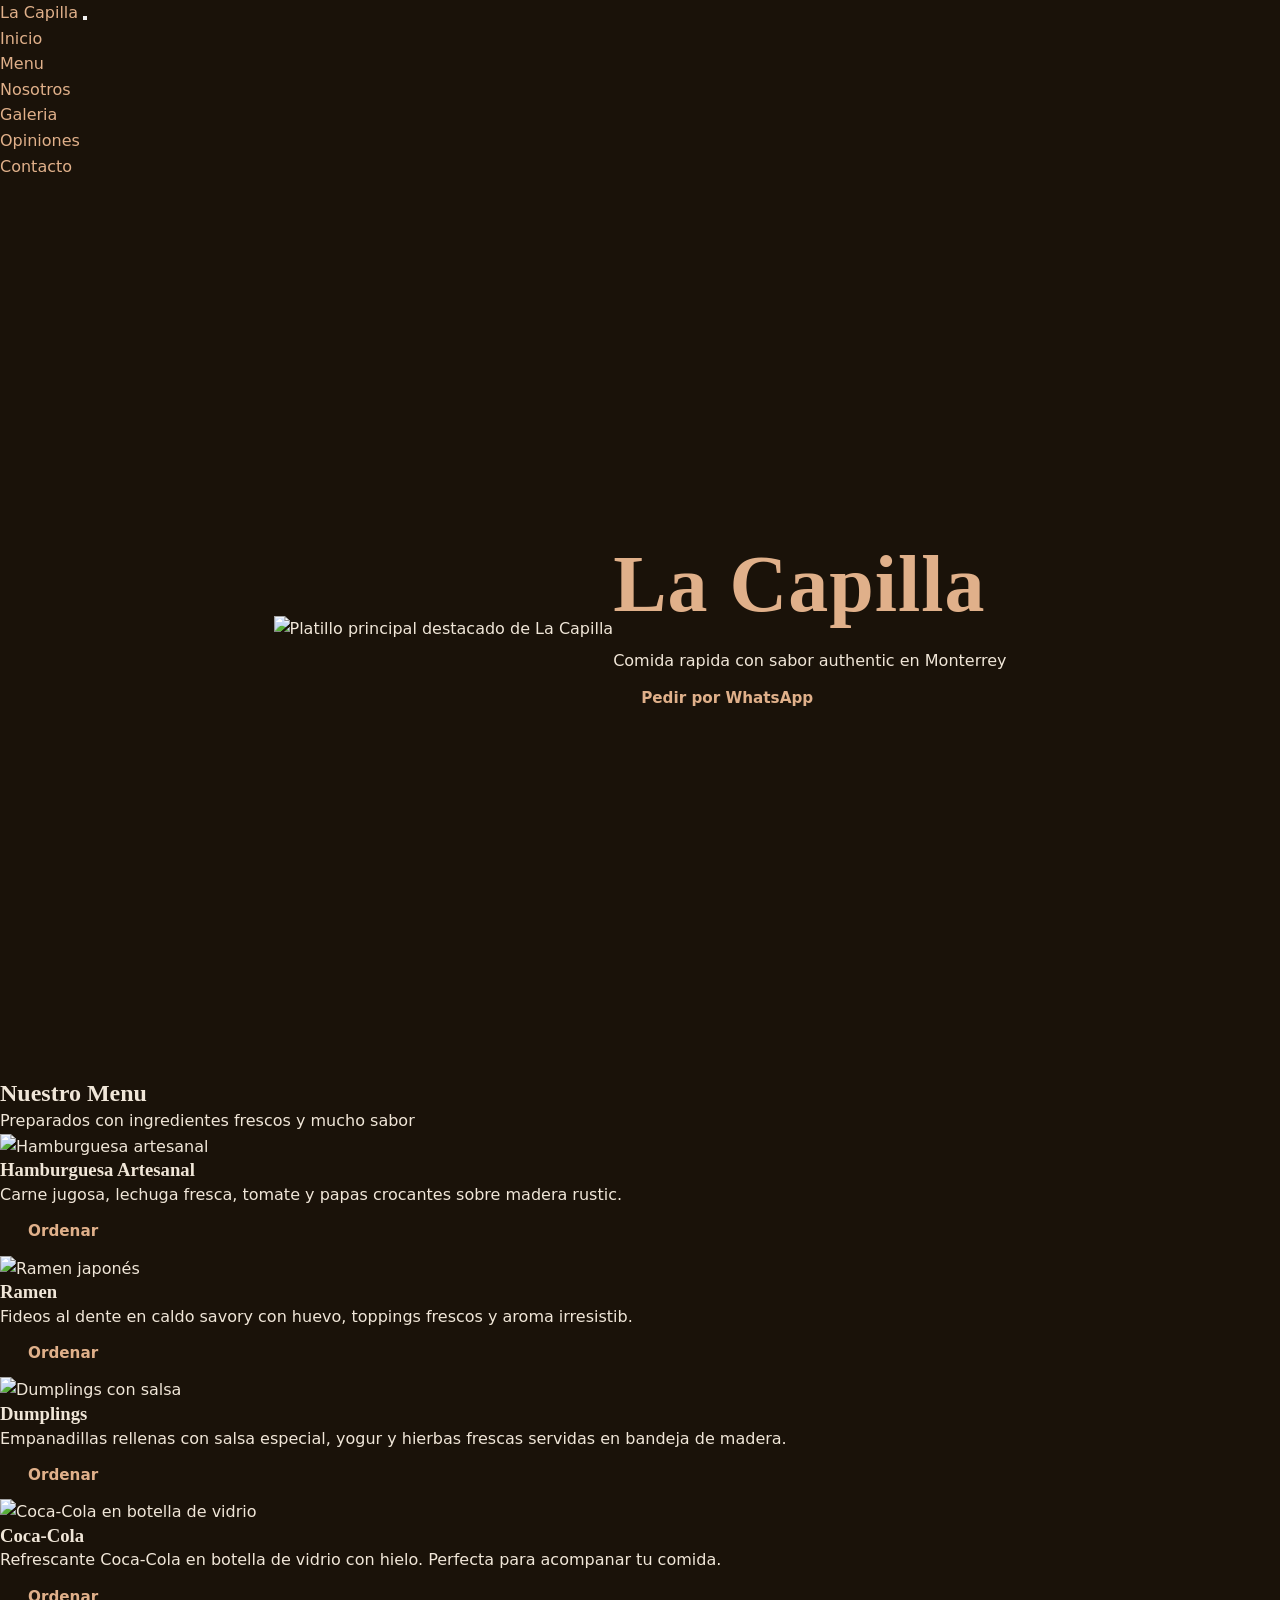
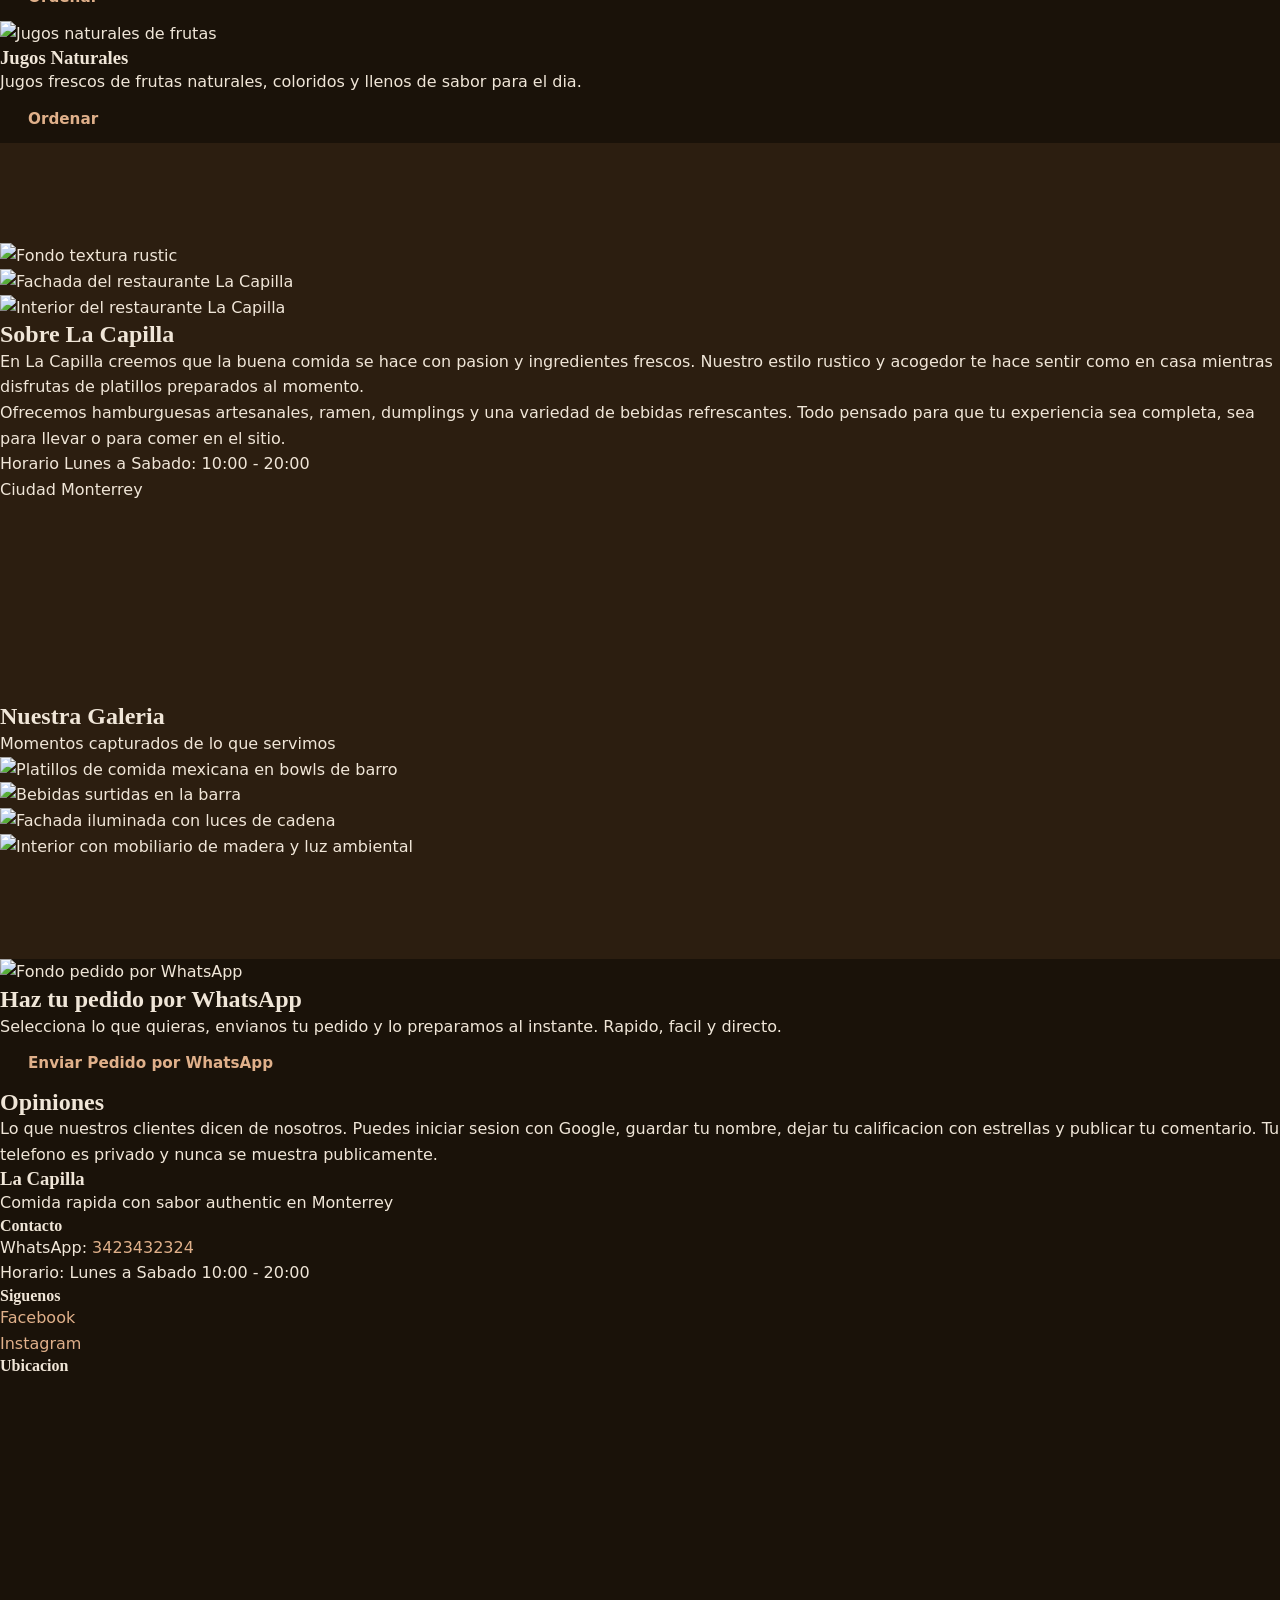
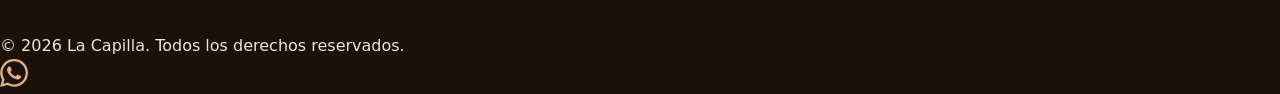
==== commit 9f7a3fb6: "generate index.html" ====
--- a/index.html
+++ b/index.html
@@ -3,69 +3,141 @@
 <head>
   <meta charset="UTF-8">
   <meta name="viewport" content="width=device-width, initial-scale=1.0">
-  <title>La Capilla - Restaurante en Monterrey</title>
-  <meta name="description" content="La Capilla - Comida para llevar o para comer en el sitio. Hamburguesas, ramen, dopling y mas en Monterrey.">
+  <title>La Capilla - Comida Rapida en Monterrey</title>
+  <meta name="description" content="La Capilla: hamburguesas, ramen, dumplings, bebidas y mas en Monterrey. Pedidos por WhatsApp.">
   <link rel="stylesheet" href="styles.css">
 </head>
 <body>
-  <header class="site-header" id="header">
-    <div class="header-inner">
-      <div class="logo">
-        <span class="logo-icon">&#9764;</span>
-        <span class="logo-text">La Capilla</span>
-      </div>
-      <nav class="main-nav" id="mainNav">
-        <a href="#inicio" data-eb-editable="link" data-eb-key="index.a.1" data-eb-role="a" data-eb-kind="link">Inicio</a>
-        <a href="#nosotros" data-eb-editable="link" data-eb-key="index.a.2" data-eb-role="a" data-eb-kind="link">Nosotros</a>
-        <a href="#menu" data-eb-editable="link" data-eb-key="index.a.3" data-eb-role="a" data-eb-kind="link">Menu</a>
-        <a href="#galeria" data-eb-editable="link" data-eb-key="index.a.4" data-eb-role="a" data-eb-kind="link">Galeria</a>
-        <a href="#opiniones" data-eb-editable="link" data-eb-key="index.a.5" data-eb-role="a" data-eb-kind="link">Opiniones</a>
-        <a href="#contacto" data-eb-editable="link" data-eb-key="index.a.6" data-eb-role="a" data-eb-kind="link">Contacto</a>
-      </nav>
-      <button class="menu-toggle" id="menuToggle" aria-label="Abrir menu" data-eb-editable="link" data-eb-key="index.button.7" data-eb-role="button" data-eb-kind="link">
+
+  <!-- NAVEGACION -->
+  <nav class="nav" id="nav">
+    <div class="nav__inner">
+      <a href="#hero" class="nav__logo" data-eb-editable="link" data-eb-key="index.a.1" data-eb-role="a" data-eb-kind="link">La Capilla</a>
+      <button class="nav__toggle" id="navToggle" aria-label="Menu" data-eb-editable="link" data-eb-key="index.button.2" data-eb-role="button" data-eb-kind="link">
         <span></span><span></span><span></span>
       </button>
+      <ul class="nav__links" id="navLinks">
+        <li><a href="#hero" data-eb-editable="link" data-eb-key="index.a.3" data-eb-role="a" data-eb-kind="link">Inicio</a></li>
+        <li><a href="#menu" data-eb-editable="link" data-eb-key="index.a.4" data-eb-role="a" data-eb-kind="link">Menu</a></li>
+        <li><a href="#nosotros" data-eb-editable="link" data-eb-key="index.a.5" data-eb-role="a" data-eb-kind="link">Nosotros</a></li>
+        <li><a href="#galeria" data-eb-editable="link" data-eb-key="index.a.6" data-eb-role="a" data-eb-kind="link">Galeria</a></li>
+        <li><a href="#opiniones" data-eb-editable="link" data-eb-key="index.a.7" data-eb-role="a" data-eb-kind="link">Opiniones</a></li>
+        <li><a href="#contacto" data-eb-editable="link" data-eb-key="index.a.8" data-eb-role="a" data-eb-kind="link">Contacto</a></li>
+      </ul>
+    </div>
+  </nav>
+
+  <!-- HERO -->
+  <header class="hero" id="hero">
+    <div class="hero__bg">
+      <img src="https://images.pexels.com/photos/38896824/pexels-photo-38896824.jpeg?auto=compress&cs=tinysrgb&dpr=2&h=650&w=940" alt="Platillo principal destacado de La Capilla" loading="eager" data-eb-editable="image" data-eb-key="index.img.9" data-eb-role="img" data-eb-kind="image">
+    </div>
+    <div class="hero__overlay"></div>
+    <div class="hero__content">
+      <h1 class="hero__title" data-eb-editable="text" data-eb-key="index.h1.10" data-eb-role="h1" data-eb-kind="text">La Capilla</h1>
+      <p class="hero__subtitle" data-eb-editable="text" data-eb-key="index.p.11" data-eb-role="p" data-eb-kind="text">Comida rapida con sabor authentic en Monterrey</p>
+      <a href="https://wa.me/523423432324?text=Hola%20La%20Capilla%2C%20quiero%20hacer%20un%20pedido" class="btn btn--primary hero__cta" target="_blank" rel="noopener" data-eb-editable="link" data-eb-key="index.a.12" data-eb-role="a" data-eb-kind="link">Pedir por WhatsApp</a>
     </div>
   </header>
 
-  <section class="hero" id="inicio">
-    <div class="hero-bg">
-      <img src="https://images.pexels.com/photos/27603261/pexels-photo-27603261.jpeg?auto=compress&cs=tinysrgb&dpr=2&h=650&w=940" alt="Banner principal de La Capilla" loading="eager" data-eb-editable="image" data-eb-key="index.img.8" data-eb-role="img" data-eb-kind="image">
-    </div>
-    <div class="hero-overlay"></div>
-    <div class="hero-content">
-      <h1 data-eb-editable="text" data-eb-key="index.h1.9" data-eb-role="h1" data-eb-kind="text">La Capilla</h1>
-      <p class="hero-tagline" data-eb-editable="text" data-eb-key="index.p.10" data-eb-role="p" data-eb-kind="text">Comida para llevar o para comer en el sitio. A domicilio o aqui.</p>
-      <div class="hero-cta">
-        <a href="https://wa.me/523423432324" class="btn btn-primary" target="_blank" rel="noopener" data-eb-editable="link" data-eb-key="index.a.11" data-eb-role="a" data-eb-kind="link">Pedir por WhatsApp</a>
-        <a href="#menu" class="btn btn-secondary" data-eb-editable="link" data-eb-key="index.a.12" data-eb-role="a" data-eb-kind="link">Ver Menu</a>
-      </div>
-    </div>
-  </section>
-
+  <!-- MENU -->
+  <section class="menu" id="menu">
+    <div class="container">
+      <h2 class="section__title" data-eb-editable="text" data-eb-key="index.h2.13" data-eb-role="h2" data-eb-kind="text">Nuestro Menu</h2>
+      <p class="section__desc" data-eb-editable="text" data-eb-key="index.p.14" data-eb-role="p" data-eb-kind="text">Preparados con ingredientes frescos y mucho sabor</p>
+
+      <div class="menu__grid">
+        <!-- Hamburguesa -->
+        <article class="card">
+          <div class="card__img">
+            <img src="https://images.pexels.com/photos/5908052/pexels-photo-5908052.jpeg?auto=compress&cs=tinysrgb&dpr=2&h=650&w=940" alt="Hamburguesa artesanal" loading="lazy" data-eb-editable="image" data-eb-key="index.img.15" data-eb-role="img" data-eb-kind="image">
+          </div>
+          <div class="card__body">
+            <h3 class="card__title" data-eb-editable="text" data-eb-key="index.h3.16" data-eb-role="h3" data-eb-kind="text">Hamburguesa Artesanal</h3>
+            <p class="card__desc" data-eb-editable="text" data-eb-key="index.p.17" data-eb-role="p" data-eb-kind="text">Carne jugosa, lechuga fresca, tomate y papas crocantes sobre madera rustic.</p>
+            <a href="https://wa.me/523423432324?text=Quiero%20una%20Hamburguesa%20Artesanal" class="btn btn--small" target="_blank" rel="noopener" data-eb-editable="link" data-eb-key="index.a.18" data-eb-role="a" data-eb-kind="link">Ordenar</a>
+          </div>
+        </article>
+
+        <!-- Ramen -->
+        <article class="card">
+          <div class="card__img">
+            <img src="https://images.pexels.com/photos/12984980/pexels-photo-12984980.jpeg?auto=compress&cs=tinysrgb&dpr=2&h=650&w=940" alt="Ramen japonés" loading="lazy" data-eb-editable="image" data-eb-key="index.img.19" data-eb-role="img" data-eb-kind="image">
+          </div>
+          <div class="card__body">
+            <h3 class="card__title" data-eb-editable="text" data-eb-key="index.h3.20" data-eb-role="h3" data-eb-kind="text">Ramen</h3>
+            <p class="card__desc" data-eb-editable="text" data-eb-key="index.p.21" data-eb-role="p" data-eb-kind="text">Fideos al dente en caldo savory con huevo, toppings frescos y aroma irresistib.</p>
+            <a href="https://wa.me/523423432324?text=Quiero%20un%20Ramen" class="btn btn--small" target="_blank" rel="noopener" data-eb-editable="link" data-eb-key="index.a.22" data-eb-role="a" data-eb-kind="link">Ordenar</a>
+          </div>
+        </article>
+
+        <!-- Dumplings -->
+        <article class="card">
+          <div class="card__img">
+            <img src="https://images.pexels.com/photos/18007674/pexels-photo-18007674.jpeg?auto=compress&cs=tinysrgb&dpr=2&h=650&w=940" alt="Dumplings con salsa" loading="lazy" data-eb-editable="image" data-eb-key="index.img.23" data-eb-role="img" data-eb-kind="image">
+          </div>
+          <div class="card__body">
+            <h3 class="card__title" data-eb-editable="text" data-eb-key="index.h3.24" data-eb-role="h3" data-eb-kind="text">Dumplings</h3>
+            <p class="card__desc" data-eb-editable="text" data-eb-key="index.p.25" data-eb-role="p" data-eb-kind="text">Empanadillas rellenas con salsa especial, yogur y hierbas frescas servidas en bandeja de madera.</p>
+            <a href="https://wa.me/523423432324?text=Quiero%20unos%20Dumplings" class="btn btn--small" target="_blank" rel="noopener" data-eb-editable="link" data-eb-key="index.a.26" data-eb-role="a" data-eb-kind="link">Ordenar</a>
+          </div>
+        </article>
+
+        <!-- Coca-Cola -->
+        <article class="card">
+          <div class="card__img">
+            <img src="https://images.pexels.com/photos/7001005/pexels-photo-7001005.jpeg?auto=compress&cs=tinysrgb&dpr=2&h=650&w=940" alt="Coca-Cola en botella de vidrio" loading="lazy" data-eb-editable="image" data-eb-key="index.img.27" data-eb-role="img" data-eb-kind="image">
+          </div>
+          <div class="card__body">
+            <h3 class="card__title" data-eb-editable="text" data-eb-key="index.h3.28" data-eb-role="h3" data-eb-kind="text">Coca-Cola</h3>
+            <p class="card__desc" data-eb-editable="text" data-eb-key="index.p.29" data-eb-role="p" data-eb-kind="text">Refrescante Coca-Cola en botella de vidrio con hielo. Perfecta para acompanar tu comida.</p>
+            <a href="https://wa.me/523423432324?text=Quiero%20una%20Coca-Cola" class="btn btn--small" target="_blank" rel="noopener" data-eb-editable="link" data-eb-key="index.a.30" data-eb-role="a" data-eb-kind="link">Ordenar</a>
+          </div>
+        </article>
+
+        <!-- Jugos -->
+        <article class="card">
+          <div class="card__img">
+            <img src="https://images.pexels.com/photos/8215113/pexels-photo-8215113.jpeg?auto=compress&cs=tinysrgb&dpr=2&h=650&w=940" alt="Jugos naturales de frutas" loading="lazy" data-eb-editable="image" data-eb-key="index.img.31" data-eb-role="img" data-eb-kind="image">
+          </div>
+          <div class="card__body">
+            <h3 class="card__title" data-eb-editable="text" data-eb-key="index.h3.32" data-eb-role="h3" data-eb-kind="text">Jugos Naturales</h3>
+            <p class="card__desc" data-eb-editable="text" data-eb-key="index.p.33" data-eb-role="p" data-eb-kind="text">Jugos frescos de frutas naturales, coloridos y llenos de sabor para el dia.</p>
+            <a href="https://wa.me/523423432324?text=Quiero%20un%20Jugo%20Natural" class="btn btn--small" target="_blank" rel="noopener" data-eb-editable="link" data-eb-key="index.a.34" data-eb-role="a" data-eb-kind="link">Ordenar</a>
+          </div>
+        </article>
+      </div>
+    </div>
+  </section>
+
+  <!-- NOSOTROS -->
   <section class="about" id="nosotros">
-    <div class="section-inner">
-      <div class="about-grid">
-        <div class="about-images">
-          <div class="about-img-main">
-            <img src="https://images.pexels.com/photos/19841000/pexels-photo-19841000.jpeg?auto=compress&cs=tinysrgb&dpr=2&h=650&w=940" alt="Exterior de La Capilla" loading="lazy" data-eb-editable="image" data-eb-key="index.img.13" data-eb-role="img" data-eb-kind="image">
-          </div>
-          <div class="about-img-secondary">
-            <img src="https://images.pexels.com/photos/33454120/pexels-photo-33454120.jpeg?auto=compress&cs=tinysrgb&dpr=2&h=650&w=940" alt="Interior de La Capilla" loading="lazy" data-eb-editable="image" data-eb-key="index.img.14" data-eb-role="img" data-eb-kind="image">
-          </div>
-        </div>
-        <div class="about-text">
-          <h2 data-eb-editable="text" data-eb-key="index.h2.15" data-eb-role="h2" data-eb-kind="text">Sobre Nosotros</h2>
-          <p class="about-lead" data-eb-editable="text" data-eb-key="index.p.16" data-eb-role="p" data-eb-kind="text">Un espacio rustico y acogedor en el corazon de Monterrey donde cada platillo cuenta una historia.</p>
-          <p data-eb-editable="text" data-eb-key="index.p.17" data-eb-role="p" data-eb-kind="text">En La Capilla creemos que la buena comida se disfruta mejor en buena compania. Nuestro estilo rustico combina sabores autenticos con una experiencia que invita a quedarse.</p>
-          <div class="about-details">
-            <div class="detail-item">
-              <span class="detail-icon">&#128337;</span>
-              <span>Lunes a sabado de 10:00 a 20:00</span>
+    <div class="about__bg">
+      <img src="https://itm-void-excepcional.pages.dev/media-fallback/imagen-generica.jpg" alt="Fondo textura rustic" loading="lazy" data-eb-editable="image" data-eb-key="index.img.35" data-eb-role="img" data-eb-kind="image">
+    </div>
+    <div class="about__overlay"></div>
+    <div class="container about__content">
+      <div class="about__grid">
+        <div class="about__images">
+          <div class="about__img about__img--main">
+            <img src="https://images.pexels.com/photos/37601311/pexels-photo-37601311.jpeg?auto=compress&cs=tinysrgb&dpr=2&h=650&w=940" alt="Fachada del restaurante La Capilla" loading="lazy" data-eb-editable="image" data-eb-key="index.img.36" data-eb-role="img" data-eb-kind="image">
+          </div>
+          <div class="about__img about__img--secondary">
+            <img src="https://images.pexels.com/photos/6314543/pexels-photo-6314543.jpeg?auto=compress&cs=tinysrgb&dpr=2&h=650&w=940" alt="Interior del restaurante La Capilla" loading="lazy" data-eb-editable="image" data-eb-key="index.img.37" data-eb-role="img" data-eb-kind="image">
+          </div>
+        </div>
+        <div class="about__text">
+          <h2 class="section__title section__title--left" data-eb-editable="text" data-eb-key="index.h2.38" data-eb-role="h2" data-eb-kind="text">Sobre La Capilla</h2>
+          <p data-eb-editable="text" data-eb-key="index.p.39" data-eb-role="p" data-eb-kind="text">En La Capilla creemos que la buena comida se hace con pasion y ingredientes frescos. Nuestro estilo rustico y acogedor te hace sentir como en casa mientras disfrutas de platillos preparados al momento.</p>
+          <p data-eb-editable="text" data-eb-key="index.p.40" data-eb-role="p" data-eb-kind="text">Ofrecemos hamburguesas artesanales, ramen, dumplings y una variedad de bebidas refrescantes. Todo pensado para que tu experiencia sea completa, sea para llevar o para comer en el sitio.</p>
+          <div class="about__info">
+            <div class="about__info-item">
+              <span class="about__info-label">Horario</span>
+              <span class="about__info-value">Lunes a Sabado: 10:00 - 20:00</span>
             </div>
-            <div class="detail-item">
-              <span class="detail-icon">&#128205;</span>
-              <span>Monterrey, Nuevo Leon</span>
+            <div class="about__info-item">
+              <span class="about__info-label">Ciudad</span>
+              <span class="about__info-value">Monterrey</span>
             </div>
           </div>
         </div>
@@ -73,176 +145,98 @@
     </div>
   </section>
 
-  <section class="menu-section" id="menu">
-    <div class="section-inner">
-      <h2 class="section-title" data-eb-editable="text" data-eb-key="index.h2.18" data-eb-role="h2" data-eb-kind="text">Nuestro Menu</h2>
-      <p class="section-subtitle" data-eb-editable="text" data-eb-key="index.p.19" data-eb-role="p" data-eb-kind="text">Comida rapida y bebidas preparadas con amor</p>
-
-      <div class="menu-categories">
-        <button class="cat-btn active" data-category="all" data-eb-editable="link" data-eb-key="index.button.20" data-eb-role="button" data-eb-kind="link">Todos</button>
-        <button class="cat-btn" data-category="comida" data-eb-editable="link" data-eb-key="index.button.21" data-eb-role="button" data-eb-kind="link">Comida</button>
-        <button class="cat-btn" data-category="bebida" data-eb-editable="link" data-eb-key="index.button.22" data-eb-role="button" data-eb-kind="link">Bebidas</button>
-      </div>
-
-      <div class="menu-grid">
-        <div class="menu-card" data-category="comida">
-          <div class="menu-card-img">
-            <img src="https://images.pexels.com/photos/15010291/pexels-photo-15010291.jpeg?auto=compress&cs=tinysrgb&dpr=2&h=650&w=940" alt="Hamburguesa artesanal" loading="lazy" data-eb-editable="image" data-eb-key="index.img.23" data-eb-role="img" data-eb-kind="image">
-          </div>
-          <div class="menu-card-body">
-            <h3 data-eb-editable="text" data-eb-key="index.h3.24" data-eb-role="h3" data-eb-kind="text">Hamburguesa Artesanal</h3>
-            <p class="menu-desc" data-eb-editable="text" data-eb-key="index.p.25" data-eb-role="p" data-eb-kind="text">Jugosa hamburguesa con queso derretido, acompanada de ingredientes frescos.</p>
-            <div class="menu-price-action">
-              <span class="menu-price">Invertir</span>
-              <a href="https://wa.me/523423432324?text=Quiero%20una%20Hamburguesa%20Artesanal" class="btn btn-small" target="_blank" rel="noopener" data-eb-editable="link" data-eb-key="index.a.26" data-eb-role="a" data-eb-kind="link">Pedir</a>
-            </div>
-          </div>
-        </div>
-
-        <div class="menu-card" data-category="comida">
-          <div class="menu-card-img">
-            <img src="https://images.pexels.com/photos/16671602/pexels-photo-16671602.jpeg?auto=compress&cs=tinysrgb&dpr=2&h=650&w=940" alt="Ramen" loading="lazy" data-eb-editable="image" data-eb-key="index.img.27" data-eb-role="img" data-eb-kind="image">
-          </div>
-          <div class="menu-card-body">
-            <h3 data-eb-editable="text" data-eb-key="index.h3.28" data-eb-role="h3" data-eb-kind="text">Ramen</h3>
-            <p class="menu-desc" data-eb-editable="text" data-eb-key="index.p.29" data-eb-role="p" data-eb-kind="text">Ramen caliente con caldo profundo, noodles artesanales y toppings seleccionados.</p>
-            <div class="menu-price-action">
-              <span class="menu-price">Invertir</span>
-              <a href="https://wa.me/523423432324?text=Quiero%20un%20Ramen" class="btn btn-small" target="_blank" rel="noopener" data-eb-editable="link" data-eb-key="index.a.30" data-eb-role="a" data-eb-kind="link">Pedir</a>
-            </div>
-          </div>
-        </div>
-
-        <div class="menu-card" data-category="comida">
-          <div class="menu-card-img">
-            <img src="https://images.pexels.com/photos/31150941/pexels-photo-31150941.jpeg?auto=compress&cs=tinysrgb&dpr=2&h=650&w=940" alt="Doppling" loading="lazy" data-eb-editable="image" data-eb-key="index.img.31" data-eb-role="img" data-eb-kind="image">
-          </div>
-          <div class="menu-card-body">
-            <h3 data-eb-editable="text" data-eb-key="index.h3.32" data-eb-role="h3" data-eb-kind="text">Doppling</h3>
-            <p class="menu-desc" data-eb-editable="text" data-eb-key="index.p.33" data-eb-role="p" data-eb-kind="text">Empanizadas crujientes rellenas, servidas con salsa de la casa.</p>
-            <div class="menu-price-action">
-              <span class="menu-price">Invertir</span>
-              <a href="https://wa.me/523423432324?text=Quiero%20un%20Doppling" class="btn btn-small" target="_blank" rel="noopener" data-eb-editable="link" data-eb-key="index.a.34" data-eb-role="a" data-eb-kind="link">Pedir</a>
-            </div>
-          </div>
-        </div>
-
-        <div class="menu-card" data-category="bebida">
-          <div class="menu-card-img">
-            <img src="https://images.pexels.com/photos/37962053/pexels-photo-37962053.jpeg?auto=compress&cs=tinysrgb&dpr=2&h=650&w=940" alt="Coca-Cola" loading="lazy" data-eb-editable="image" data-eb-key="index.img.35" data-eb-role="img" data-eb-kind="image">
-          </div>
-          <div class="menu-card-body">
-            <h3 data-eb-editable="text" data-eb-key="index.h3.36" data-eb-role="h3" data-eb-kind="text">Coca-Cola</h3>
-            <p class="menu-desc" data-eb-editable="text" data-eb-key="index.p.37" data-eb-role="p" data-eb-kind="text">Refrescante Coca-Cola en botella de vidrio, bien fria.</p>
-            <div class="menu-price-action">
-              <span class="menu-price">Invertir</span>
-              <a href="https://wa.me/523423432324?text=Quiero%20una%20Coca-Cola" class="btn btn-small" target="_blank" rel="noopener" data-eb-editable="link" data-eb-key="index.a.38" data-eb-role="a" data-eb-kind="link">Pedir</a>
-            </div>
-          </div>
-        </div>
-
-        <div class="menu-card" data-category="bebida">
-          <div class="menu-card-img">
-            <img src="https://images.pexels.com/photos/31822992/pexels-photo-31822992.jpeg?auto=compress&cs=tinysrgb&dpr=2&h=650&w=940" alt="Jugos naturales" loading="lazy" data-eb-editable="image" data-eb-key="index.img.39" data-eb-role="img" data-eb-kind="image">
-          </div>
-          <div class="menu-card-body">
-            <h3 data-eb-editable="text" data-eb-key="index.h3.40" data-eb-role="h3" data-eb-kind="text">Jugos Naturales</h3>
-            <p class="menu-desc" data-eb-editable="text" data-eb-key="index.p.41" data-eb-role="p" data-eb-kind="text">Jugos de frutas frescas preparados al momento.</p>
-            <div class="menu-price-action">
-              <span class="menu-price">Invertir</span>
-              <a href="https://wa.me/523423432324?text=Quiero%20un%20Jugo%20Natural" class="btn btn-small" target="_blank" rel="noopener" data-eb-editable="link" data-eb-key="index.a.42" data-eb-role="a" data-eb-kind="link">Pedir</a>
-            </div>
-          </div>
-        </div>
-      </div>
-    </div>
-  </section>
-
+  <!-- GALERIA -->
   <section class="gallery" id="galeria">
-    <div class="section-inner">
-      <h2 class="section-title" data-eb-editable="text" data-eb-key="index.h2.43" data-eb-role="h2" data-eb-kind="text">Galeria</h2>
-      <p class="section-subtitle" data-eb-editable="text" data-eb-key="index.p.44" data-eb-role="p" data-eb-kind="text">Momentos que se disfrutan en La Capilla</p>
-      <div class="gallery-grid">
-        <div class="gallery-item gallery-item-wide">
-          <img src="https://images.pexels.com/photos/4261997/pexels-photo-4261997.jpeg?auto=compress&cs=tinysrgb&dpr=2&h=650&w=940" alt="Mesa con varios platillos" loading="lazy" data-eb-editable="image" data-eb-key="index.img.45" data-eb-role="img" data-eb-kind="image">
-        </div>
-        <div class="gallery-item">
-          <img src="https://images.pexels.com/photos/11921666/pexels-photo-11921666.jpeg?auto=compress&cs=tinysrgb&dpr=2&h=650&w=940" alt="Preparacion de alimentos" loading="lazy" data-eb-editable="image" data-eb-key="index.img.46" data-eb-role="img" data-eb-kind="image">
-        </div>
-        <div class="gallery-item">
-          <img src="https://images.pexels.com/photos/36870863/pexels-photo-36870863.jpeg?auto=compress&cs=tinysrgb&dpr=2&h=650&w=940" alt="Bebidas variadas" loading="lazy" data-eb-editable="image" data-eb-key="index.img.47" data-eb-role="img" data-eb-kind="image">
-        </div>
-        <div class="gallery-item gallery-item-wide">
-          <img src="https://images.pexels.com/photos/20400372/pexels-photo-20400372.jpeg?auto=compress&cs=tinysrgb&dpr=2&h=650&w=940" alt="Clientes disfrutando" loading="lazy" data-eb-editable="image" data-eb-key="index.img.48" data-eb-role="img" data-eb-kind="image">
-        </div>
-      </div>
-    </div>
-  </section>
-
-  <section class="reviews-section" id="opiniones">
-    <div class="section-inner">
-      <h2 class="section-title" data-eb-editable="text" data-eb-key="index.h2.49" data-eb-role="h2" data-eb-kind="text">Resenas y Comentarios</h2>
-      <p class="section-subtitle" data-eb-editable="text" data-eb-key="index.p.50" data-eb-role="p" data-eb-kind="text">Comparte tu experiencia con La Capilla</p>
-
-      <div class="reviews-info">
-        <p data-eb-editable="text" data-eb-key="index.p.51" data-eb-role="p" data-eb-kind="text">Para dejar tu resena, inicia sesion con tu cuenta de Google. Puedes guardar tu nombre, agregar un numero de telefono (privado, nunca se mostrara publicamente), calificar con estrellas y dejar tu comentario. Tambien puedes editar o eliminar tus propios comentarios.</p>
-      </div>
-
-      <div class="reviews-widget">
-        <div data-itm-profile data-project-id="9abca07c-34dc-4859-b03d-2724b5d64635"></div>
+    <div class="container">
+      <h2 class="section__title" data-eb-editable="text" data-eb-key="index.h2.41" data-eb-role="h2" data-eb-kind="text">Nuestra Galeria</h2>
+      <p class="section__desc" data-eb-editable="text" data-eb-key="index.p.42" data-eb-role="p" data-eb-kind="text">Momentos capturados de lo que servimos</p>
+      <div class="gallery__grid">
+        <div class="gallery__item gallery__item--wide">
+          <img src="https://images.pexels.com/photos/12203612/pexels-photo-12203612.jpeg?auto=compress&cs=tinysrgb&dpr=2&h=650&w=940" alt="Platillos de comida mexicana en bowls de barro" loading="lazy" data-eb-editable="image" data-eb-key="index.img.43" data-eb-role="img" data-eb-kind="image">
+        </div>
+        <div class="gallery__item">
+          <img src="https://images.pexels.com/photos/15267076/pexels-photo-15267076.jpeg?auto=compress&cs=tinysrgb&dpr=2&h=650&w=940" alt="Bebidas surtidas en la barra" loading="lazy" data-eb-editable="image" data-eb-key="index.img.44" data-eb-role="img" data-eb-kind="image">
+        </div>
+        <div class="gallery__item">
+          <img src="https://images.pexels.com/photos/37601311/pexels-photo-37601311.jpeg?auto=compress&cs=tinysrgb&dpr=2&h=650&w=940" alt="Fachada iluminada con luces de cadena" loading="lazy" data-eb-editable="image" data-eb-key="index.img.45" data-eb-role="img" data-eb-kind="image">
+        </div>
+        <div class="gallery__item gallery__item--wide">
+          <img src="https://images.pexels.com/photos/6314543/pexels-photo-6314543.jpeg?auto=compress&cs=tinysrgb&dpr=2&h=650&w=940" alt="Interior con mobiliario de madera y luz ambiental" loading="lazy" data-eb-editable="image" data-eb-key="index.img.46" data-eb-role="img" data-eb-kind="image">
+        </div>
+      </div>
+    </div>
+  </section>
+
+  <!-- CTA WHATSAPP -->
+  <section class="cta" id="pedido">
+    <div class="cta__bg">
+      <img src="https://itm-void-excepcional.pages.dev/media-fallback/imagen-generica.jpg" alt="Fondo pedido por WhatsApp" loading="lazy" data-eb-editable="image" data-eb-key="index.img.47" data-eb-role="img" data-eb-kind="image">
+    </div>
+    <div class="cta__overlay"></div>
+    <div class="container cta__content">
+      <h2 class="cta__title" data-eb-editable="text" data-eb-key="index.h2.48" data-eb-role="h2" data-eb-kind="text">Haz tu pedido por WhatsApp</h2>
+      <p class="cta__desc" data-eb-editable="text" data-eb-key="index.p.49" data-eb-role="p" data-eb-kind="text">Selecciona lo que quieras, envianos tu pedido y lo preparamos al instante. Rapido, facil y directo.</p>
+      <a href="https://wa.me/523423432324?text=Hola%20La%20Capilla%2C%20quiero%20hacer%20un%20pedido" class="btn btn--primary btn--large" target="_blank" rel="noopener" data-eb-editable="link" data-eb-key="index.a.50" data-eb-role="a" data-eb-kind="link">Enviar Pedido por WhatsApp</a>
+    </div>
+  </section>
+
+  <!-- OPINIONES Y RESENAS -->
+  <section class="reviews" id="opiniones">
+    <div class="container">
+      <h2 class="section__title" data-eb-editable="text" data-eb-key="index.h2.51" data-eb-role="h2" data-eb-kind="text">Opiniones</h2>
+      <p class="section__desc" data-eb-editable="text" data-eb-key="index.p.52" data-eb-role="p" data-eb-kind="text">Lo que nuestros clientes dicen de nosotros. Puedes iniciar sesion con Google, guardar tu nombre, dejar tu calificacion con estrellas y publicar tu comentario. Tu telefono es privado y nunca se muestra publicamente.</p>
+
+      <!-- Perfil del usuario (comments.js renderiza aqui) -->
+      <div data-itm-profile data-project-id="9abca07c-34dc-4859-b03d-2724b5d64635"></div>
+
+      <!-- Shell de comentarios (comments.js renderiza estrellas, lista, formulario) -->
+      <div class="reviews__shell" data-itm-comments-shell>
         <div data-itm-comments data-project-id="9abca07c-34dc-4859-b03d-2724b5d64635"></div>
       </div>
     </div>
   </section>
 
-  <section class="contact" id="contacto">
-    <div class="section-inner">
-      <h2 class="section-title" data-eb-editable="text" data-eb-key="index.h2.52" data-eb-role="h2" data-eb-kind="text">Contacto</h2>
-      <div class="contact-grid">
-        <div class="contact-info">
-          <div class="contact-item">
-            <span class="contact-icon">&#128205;</span>
-            <div>
-              <strong>Ubicacion</strong>
-              <p data-eb-editable="text" data-eb-key="index.p.53" data-eb-role="p" data-eb-kind="text">Monterrey, Nuevo Leon</p>
-            </div>
-          </div>
-          <div class="contact-item">
-            <span class="contact-icon">&#128222;</span>
-            <div>
-              <strong>Telefono</strong>
-              <p data-eb-editable="text" data-eb-key="index.p.54" data-eb-role="p" data-eb-kind="text">3423432324</p>
-            </div>
-          </div>
-          <div class="contact-item">
-            <span class="contact-icon">&#128337;</span>
-            <div>
-              <strong>Horario</strong>
-              <p data-eb-editable="text" data-eb-key="index.p.55" data-eb-role="p" data-eb-kind="text">Lunes a sabado de 10:00 a 20:00</p>
-            </div>
-          </div>
-          <div class="contact-socials">
-            <a href="https://facebook.com/tiendatechnova" class="social-link" target="_blank" rel="noopener" data-eb-editable="link" data-eb-key="index.a.56" data-eb-role="a" data-eb-kind="link">Facebook</a>
-            <a href="https://instagram.com/tiendatechnova" class="social-link" target="_blank" rel="noopener" data-eb-editable="link" data-eb-key="index.a.57" data-eb-role="a" data-eb-kind="link">Instagram</a>
-          </div>
-        </div>
-        <div class="contact-map">
-          <iframe src="https://www.google.com/maps/embed?pb=!1m18!1m12!1m3!1d60080.29249353073!2d-89.95960567229005!3d19.754377909211858!2m3!1f0!2f0!3f0!3m2!1i1024!2i768!4f13.1!3m3!1m2!1s0x8f57e530bd60abf9%3A0xc1f5251d7481d%21m2!1d19.754377909211858!2d-89.95960567229005!3m2!1i1024!2i768!4f13.1!3m3!1m2!1s0x8f57e530bd60abf9%3A0xc1f5251d7481d%21m2!1d19.754377909211858!2d-89.95960567229005!5e0!3m2!1ses!2smx!4v1234567890" width="100%" height="100%" style="border:0;" allowfullscreen="" loading="lazy" title="Ubicacion de La Capilla"></iframe>
-        </div>
-      </div>
-    </div>
-  </section>
-
-  <footer class="site-footer">
-    <div class="section-inner">
-      <div class="footer-inner">
-        <span class="footer-brand">La Capilla</span>
-        <span class="footer-copy">Monterrey, Nuevo Leon</span>
-      </div>
+  <!-- CONTACTO -->
+  <footer class="footer" id="contacto">
+    <div class="container footer__inner">
+      <div class="footer__brand">
+        <h3 class="footer__logo" data-eb-editable="text" data-eb-key="index.h3.53" data-eb-role="h3" data-eb-kind="text">La Capilla</h3>
+        <p class="footer__tagline" data-eb-editable="text" data-eb-key="index.p.54" data-eb-role="p" data-eb-kind="text">Comida rapida con sabor authentic en Monterrey</p>
+      </div>
+      <div class="footer__info">
+        <div class="footer__col">
+          <h4 data-eb-editable="text" data-eb-key="index.h4.55" data-eb-role="h4" data-eb-kind="text">Contacto</h4>
+          <p data-eb-editable="text" data-eb-key="index.p.56" data-eb-role="p" data-eb-kind="text">WhatsApp: <a href="https://wa.me/523423432324" target="_blank" rel="noopener" data-eb-editable="link" data-eb-key="index.a.57" data-eb-role="a" data-eb-kind="link">3423432324</a></p>
+          <p data-eb-editable="text" data-eb-key="index.p.58" data-eb-role="p" data-eb-kind="text">Horario: Lunes a Sabado 10:00 - 20:00</p>
+        </div>
+        <div class="footer__col">
+          <h4 data-eb-editable="text" data-eb-key="index.h4.59" data-eb-role="h4" data-eb-kind="text">Siguenos</h4>
+          <ul class="footer__social">
+            <li><a href="https://facebook.com/tiendatechnova" target="_blank" rel="noopener" data-eb-editable="link" data-eb-key="index.a.60" data-eb-role="a" data-eb-kind="link">Facebook</a></li>
+            <li><a href="https://instagram.com/tiendatechnova" target="_blank" rel="noopener" data-eb-editable="link" data-eb-key="index.a.61" data-eb-role="a" data-eb-kind="link">Instagram</a></li>
+          </ul>
+        </div>
+      </div>
+      <div class="footer__map">
+        <h4 data-eb-editable="text" data-eb-key="index.h4.62" data-eb-role="h4" data-eb-kind="text">Ubicacion</h4>
+        <div class="footer__map-frame">
+          <iframe src="https://www.google.com/maps/embed?pb=!1m18!1m12!1m3!1d60080.29249353073!2d-89.95960567229005!3d19.754377909211858!2m3!1f0!2f0!3f0!3m2!1i1024!2i768!4f13.1!3m3!1m2!1s0x8f57e530bd60abf9%3A0xc1f5251d7481d0e5!2sMonterrey%2C%20Nuevo%20Leon!5e0!3m2!1ses!2smx!4v1700000000000!5m2!1ses!2smx" width="100%" height="250" style="border:0;" allowfullscreen="" loading="lazy" referrerpolicy="no-referrer-when-downgrade" title="Ubicacion La Capilla en Monterrey"></iframe>
+        </div>
+      </div>
+    </div>
+    <div class="footer__bottom">
+      <p data-eb-editable="text" data-eb-key="index.p.63" data-eb-role="p" data-eb-kind="text">&copy; 2026 La Capilla. Todos los derechos reservados.</p>
     </div>
   </footer>
 
-  <script src="https://itm-void-excepcional.pages.dev/comments.js"></script>
-  <script src="script.js"></script>
+  <!-- FLOATING WHATSAPP -->
+  <a href="https://wa.me/523423432324?text=Hola%20La%20Capilla%2C%20quiero%20hacer%20un%20pedido" class="whatsapp-float" target="_blank" rel="noopener" aria-label="Contactar por WhatsApp" data-eb-editable="link" data-eb-key="index.a.64" data-eb-role="a" data-eb-kind="link">
+    <svg viewBox="0 0 24 24" fill="currentColor" width="28" height="28">
+      <path d="M17.472 14.382c-.297-.149-1.758-.867-2.03-.967-.273-.099-.471-.148-.67.15-.197.297-.767.966-.94 1.164-.173.199-.347.223-.644.075-.297-.15-1.255-.463-2.39-1.475-.883-.788-1.48-1.761-1.653-2.059-.173-.297-.018-.458.13-.606.134-.133.298-.347.446-.52.149-.174.198-.298.298-.497.099-.198.05-.371-.025-.52-.075-.149-.669-1.612-.916-2.207-.242-.579-.487-.5-.669-.51-.173-.008-.371-.01-.57-.01-.198 0-.52.074-.792.372-.272.297-1.04 1.016-1.04 2.479 0 1.462 1.065 2.875 1.213 3.074.149.198 2.096 3.2 5.077 4.487.709.306 1.262.489 1.694.625.712.227 1.36.195 1.871.118.571-.085 1.758-.719 2.006-1.413.248-.694.248-1.289.173-1.413-.074-.124-.272-.198-.57-.347m-5.421 7.403h-.004a9.87 9.87 0 01-5.031-1.378l-.361-.214-3.741.982.998-3.648-.235-.374a9.86 9.86 0 01-1.51-5.26c.001-5.45 4.436-9.884 9.888-9.884 2.64 0 5.122 1.03 6.988 2.898a9.825 9.825 0 012.893 6.994c-.003 5.45-4.437 9.884-9.885 9.884m8.413-18.297A11.815 11.815 0 0012.05 0C5.495 0 .16 5.335.157 11.892c0 2.096.547 4.142 1.588 5.945L.057 24l6.305-1.654a11.882 11.882 0 005.683 1.448h.005c6.554 0 11.89-5.335 11.893-11.893a11.821 11.821 0 00-3.48-8.413z"/>
+    </svg>
+  </a>
+
+  <script src="https://itm-void-excepcional.pages.dev/comments.js" defer></script>
+  <script src="script.js" defer></script>
 </body>
 </html>
--- a/styles.css
+++ b/styles.css
@@ -1,1076 +1,122 @@
-/* ==========================================================================
-   La Capilla - Restaurante | Diseño rústico cálido
-   ========================================================================== */
+*,*::before,*::after{margin:0;padding:0;box-sizing:border-box}
+:root{
+  --clr-bg:#1a1209;
+  --clr-surface:#2c1e10;
+  --clr-surface-alt:#3a2a18;
+  --clr-primary:#c8956c;
+  --clr-primary-light:#e0b08a;
+  --clr-accent:#d4a24e;
+  --clr-text:#f0e6d8;
+  --clr-text-muted:#b8a890;
+  --clr-border:#4a3520;
+  --font-body:'Segoe UI',system-ui,-apple-system,sans-serif;
+  --font-heading:'Georgia','Times New Roman',serif;
+  --radius:8px;
+  --shadow:0 4px 24px rgba(0,0,0,.4);
+}
+html{scroll-behavior:smooth}
+body{font-family:var(--font-body);background:var(--clr-bg);color:var(--clr-text);line-height:1.6;overflow-x:hidden}
+img{max-width:100%;height:auto;display:block}
+a{color:var(--clr-primary-light);text-decoration:none;transition:color .2s}
+a:hover{color:var(--clr-accent)}
+h1,h2,h3,h4{font-family:var(--font-heading);font-weight:700;line-height:1.2}
 
-:root {
-  --paper: #f6efe3;
-  --paper-2: #fffaf0;
-  --card: #ffffff;
-  --ink: #33261a;
-  --ink-soft: #6b5a46;
-  --brick: #b23a2b;
-  --brick-dark: #8e2d21;
-  --ember: #e08e2d;
-  --wood: #6f4a27;
-  --wood-dark: #4c2f17;
-  --line: rgba(51, 38, 26, 0.16);
-  --shadow: 0 18px 40px -18px rgba(51, 38, 26, 0.45);
-  --radius: 14px;
-  --max: 1140px;
-  --font-serif: Georgia, 'Times New Roman', Times, serif;
-  --font-sans: system-ui, -apple-system, 'Segoe UI', Roboto, Helvetica, Arial, sans-serif;
+.section-inner{max-width:1100px;margin:0 auto;padding:0 20px}
+.section-title{text-align:center;font-size:clamp(1.8rem,4vw,2.6rem);color:var(--clr-primary-light);margin-bottom:.3em}
+.section-subtitle{text-align:center;color:var(--clr-text-muted);margin-bottom:2.5rem;font-size:1.05rem}
+
+.site-header{position:fixed;top:0;left:0;right:0;z-index:100;background:rgba(26,18,9,.92);backdrop-filter:blur(10px);border-bottom:1px solid var(--clr-border)}
+.header-inner{max-width:1100px;margin:0 auto;padding:0 20px;display:flex;align-items:center;justify-content:space-between;height:64px}
+.logo{display:flex;align-items:center;gap:10px;font-family:var(--font-heading);font-size:1.4rem;color:var(--clr-primary-light)}
+.logo-icon{font-size:1.6rem}
+.main-nav{display:flex;gap:24px}
+.main-nav a{color:var(--clr-text-muted);font-size:.92rem;letter-spacing:.3px;transition:color .2s}
+.main-nav a:hover,.main-nav a.active{color:var(--clr-primary-light)}
+.menu-toggle{display:none;background:none;border:none;cursor:pointer;width:30px;height:24px;position:relative;flex-direction:column;justify-content:space-between}
+.menu-toggle span{display:block;width:100%;height:3px;background:var(--clr-text);border-radius:2px;transition:transform .3s,opacity .3s}
+
+.hero{position:relative;min-height:100vh;display:flex;align-items:center;justify-content:center;overflow:hidden}
+.hero-bg{position:absolute;inset:0}
+.hero-bg img{width:100%;height:100%;object-fit:cover}
+.hero-overlay{position:absolute;inset:0;background:linear-gradient(to bottom,rgba(26,18,9,.65),rgba(26,18,9,.85))}
+.hero-content{position:relative;z-index:2;text-align:center;padding:80px 20px 40px}
+.hero h1{font-size:clamp(2.8rem,8vw,5rem);color:var(--clr-primary-light);margin-bottom:.2em;letter-spacing:1px}
+.hero-tagline{font-size:clamp(1rem,2.5vw,1.3rem);color:var(--clr-text-muted);max-width:520px;margin:0 auto 2rem}
+.hero-cta{display:flex;gap:16px;justify-content:center;flex-wrap:wrap}
+
+.btn{display:inline-block;padding:12px 28px;border-radius:var(--radius);font-weight:600;font-size:.95rem;cursor:pointer;border:none;transition:all .25s}
+.btn-primary{background:var(--clr-accent);color:var(--clr-bg)}
+.btn-primary:hover{background:var(--clr-primary-light);color:var(--clr-bg)}
+.btn-secondary{background:transparent;color:var(--clr-primary-light);border:2px solid var(--clr-primary)}
+.btn-secondary:hover{background:var(--clr-primary);color:var(--clr-bg)}
+.btn-small{padding:8px 18px;font-size:.85rem;border-radius:6px;background:var(--clr-accent);color:var(--clr-bg);font-weight:600}
+.btn-small:hover{background:var(--clr-primary-light);color:var(--clr-bg)}
+
+.about{padding:100px 0;background:var(--clr-surface)}
+.about-grid{display:grid;grid-template-columns:1fr 1fr;gap:48px;align-items:center}
+.about-images{display:grid;grid-template-columns:1.2fr .8fr;gap:12px}
+.about-img-main img,.about-img-secondary img{width:100%;height:100%;object-fit:cover;border-radius:var(--radius)}
+.about-img-main{height:340px}
+.about-img-secondary{height:240px;margin-top:-40px}
+.about-text h2{font-size:2rem;color:var(--clr-primary-light);margin-bottom:.4em}
+.about-lead{font-size:1.1rem;color:var(--clr-text);margin-bottom:1em}
+.about-text p{color:var(--clr-text-muted);margin-bottom:1.2em}
+.about-details{display:flex;flex-direction:column;gap:10px;margin-top:1.5em}
+.detail-item{display:flex;align-items:center;gap:10px;color:var(--clr-text-muted)}
+.detail-icon{font-size:1.2rem}
+
+.menu-section{padding:100px 0}
+.menu-categories{display:flex;justify-content:center;gap:12px;margin-bottom:2.5rem;flex-wrap:wrap}
+.cat-btn{padding:8px 22px;border-radius:30px;border:1px solid var(--clr-border);background:transparent;color:var(--clr-text-muted);font-size:.9rem;cursor:pointer;transition:all .25s}
+.cat-btn.active,.cat-btn:hover{background:var(--clr-primary);color:var(--clr-bg);border-color:var(--clr-primary)}
+.menu-grid{display:grid;grid-template-columns:repeat(auto-fill,minmax(300px,1fr));gap:24px}
+.menu-card{background:var(--clr-surface);border-radius:var(--radius);overflow:hidden;border:1px solid var(--clr-border);transition:transform .25s,box-shadow .25s}
+.menu-card:hover{transform:translateY(-4px);box-shadow:var(--shadow)}
+.menu-card-img{height:220px;overflow:hidden}
+.menu-card-img img{width:100%;height:100%;object-fit:cover;transition:transform .4s}
+.menu-card:hover .menu-card-img img{transform:scale(1.06)}
+.menu-card-body{padding:20px}
+.menu-card-body h3{font-size:1.15rem;color:var(--clr-primary-light);margin-bottom:.4em}
+.menu-desc{color:var(--clr-text-muted);font-size:.9rem;margin-bottom:1em}
+.menu-price-action{display:flex;align-items:center;justify-content:space-between}
+.menu-price{color:var(--clr-accent);font-weight:600;font-size:.95rem}
+
+.gallery{padding:100px 0;background:var(--clr-surface)}
+.gallery-grid{display:grid;grid-template-columns:repeat(4,1fr);gap:12px}
+.gallery-item{border-radius:var(--radius);overflow:hidden;aspect-ratio:4/3}
+.gallery-item-wide{grid-column:span 2}
+.gallery-item img{width:100%;height:100%;object-fit:cover;transition:transform .4s}
+.gallery-item:hover img{transform:scale(1.08)}
+
+.reviews-section{padding:100px 0}
+.reviews-info{max-width:700px;margin:0 auto 2rem;text-align:center;color:var(--clr-text-muted);line-height:1.7;padding:20px 24px;background:var(--clr-surface);border-radius:var(--radius);border:1px solid var(--clr-border)}
+.reviews-widget{max-width:700px;margin:0 auto}
+
+.contact{padding:100px 0;background:var(--clr-surface)}
+.contact-grid{display:grid;grid-template-columns:1fr 1fr;gap:40px}
+.contact-item{display:flex;gap:14px;align-items:flex-start;margin-bottom:24px}
+.contact-icon{font-size:1.4rem;flex-shrink:0;margin-top:2px}
+.contact-item strong{display:block;color:var(--clr-primary-light);margin-bottom:2px}
+.contact-item p{color:var(--clr-text-muted)}
+.contact-socials{display:flex;gap:12px;margin-top:8px}
+.social-link{padding:8px 18px;border:1px solid var(--clr-border);border-radius:30px;font-size:.88rem;color:var(--clr-text-muted);transition:all .25s}
+.social-link:hover{background:var(--clr-primary);color:var(--clr-bg);border-color:var(--clr-primary)}
+.contact-map{border-radius:var(--radius);overflow:hidden;min-height:320px;background:var(--clr-surface-alt)}
+.contact-map iframe{width:100%;height:100%;min-height:320px}
+
+.site-footer{padding:32px 0;background:var(--clr-bg);border-top:1px solid var(--clr-border)}
+.footer-inner{display:flex;justify-content:space-between;align-items:center}
+.footer-brand{font-family:var(--font-heading);color:var(--clr-primary-light);font-size:1.1rem}
+.footer-copy{color:var(--clr-text-muted);font-size:.85rem}
+
+@media(max-width:768px){
+  .main-nav{display:none;position:absolute;top:64px;left:0;right:0;background:rgba(26,18,9,.97);flex-direction:column;padding:20px;gap:16px;border-bottom:1px solid var(--clr-border)}
+  .main-nav.open{display:flex}
+  .menu-toggle{display:flex}
+  .about-grid{grid-template-columns:1fr}
+  .about-images{order:-1}
+  .gallery-grid{grid-template-columns:1fr 1fr}
+  .gallery-item-wide{grid-column:span 1}
+  .contact-grid{grid-template-columns:1fr}
+  .menu-grid{grid-template-columns:1fr}
 }
-
-* {
-  box-sizing: border-box;
-  margin: 0;
-  padding: 0;
-}
-
-html {
-  scroll-behavior: smooth;
-}
-
-body {
-  font-family: var(--font-sans);
-  background: var(--paper);
-  color: var(--ink);
-  line-height: 1.6;
-  -webkit-font-smoothing: antialiased;
-}
-
-img {
-  max-width: 100%;
-  display: block;
-}
-
-a {
-  color: var(--brick);
-  text-decoration: none;
-}
-
-a:hover {
-  color: var(--brick-dark);
-}
-
-button {
-  font-family: inherit;
-}
-
-.container {
-  width: min(var(--max), 92%);
-  margin-inline: auto;
-}
-
-.skip-link {
-  position: absolute;
-  left: -999px;
-  top: 0;
-  background: var(--wood-dark);
-  color: #fff;
-  padding: 0.6rem 1rem;
-  z-index: 200;
-}
-
-.skip-link:focus {
-  left: 0;
-}
-
-/* --------------------------------------------------------------------------
-   Botones
-   -------------------------------------------------------------------------- */
-
-.btn {
-  display: inline-block;
-  padding: 0.8rem 1.5rem;
-  border-radius: 999px;
-  font-weight: 700;
-  font-size: 0.95rem;
-  letter-spacing: 0.02em;
-  border: 2px solid transparent;
-  cursor: pointer;
-  transition: transform 0.18s ease, box-shadow 0.18s ease, background 0.18s ease, color 0.18s ease;
-}
-
-.btn:hover {
-  transform: translateY(-2px);
-}
-
-.btn-primary {
-  background: var(--brick);
-  color: #fff;
-  box-shadow: 0 10px 22px -12px rgba(178, 58, 43, 0.8);
-}
-
-.btn-primary:hover {
-  background: var(--brick-dark);
-  color: #fff;
-}
-
-.btn-outline {
-  border-color: rgba(255, 250, 240, 0.85);
-  color: #fff;
-  background: transparent;
-}
-
-.btn-outline:hover {
-  background: rgba(255, 250, 240, 0.14);
-  color: #fff;
-}
-
-.btn-block {
-  width: 100%;
-  text-align: center;
-}
-
-/* --------------------------------------------------------------------------
-   Header / navegación
-   -------------------------------------------------------------------------- */
-
-.site-header {
-  position: fixed;
-  inset: 0 0 auto 0;
-  z-index: 100;
-  display: flex;
-  align-items: center;
-  justify-content: space-between;
-  gap: 1rem;
-  padding: 0.8rem clamp(1rem, 4vw, 2.5rem);
-  background: linear-gradient(180deg, rgba(46, 32, 18, 0.92), rgba(46, 32, 18, 0.72));
-  color: #fff;
-  border-bottom: 1px solid rgba(255, 250, 240, 0.12);
-  transition: background 0.25s ease, box-shadow 0.25s ease;
-}
-
-.site-header.scrolled {
-  background: rgba(46, 32, 18, 0.97);
-  box-shadow: var(--shadow);
-}
-
-.brand {
-  display: flex;
-  flex-direction: column;
-  line-height: 1.1;
-}
-
-.brand-mark {
-  font-family: var(--font-serif);
-  font-size: 1.5rem;
-  font-weight: 700;
-  color: var(--ember);
-  letter-spacing: 0.04em;
-}
-
-.brand-tag {
-  font-size: 0.68rem;
-  text-transform: uppercase;
-  letter-spacing: 0.3em;
-  color: rgba(255, 250, 240, 0.75);
-}
-
-.site-nav {
-  display: flex;
-  gap: 1.4rem;
-}
-
-.site-nav a {
-  color: rgba(255, 250, 240, 0.9);
-  font-size: 0.92rem;
-  font-weight: 600;
-  transition: color 0.18s ease;
-}
-
-.site-nav a:hover {
-  color: var(--ember);
-}
-
-.header-actions {
-  display: flex;
-  align-items: center;
-  gap: 0.8rem;
-}
-
-.cart-btn {
-  position: relative;
-  display: inline-flex;
-  align-items: center;
-  gap: 0.5rem;
-  padding: 0.55rem 1rem;
-  background: var(--ember);
-  color: var(--wood-dark);
-  border: none;
-  border-radius: 999px;
-  font-weight: 700;
-  cursor: pointer;
-  transition: background 0.18s ease, transform 0.18s ease;
-}
-
-.cart-btn:hover {
-  background: #f0a140;
-  transform: translateY(-1px);
-}
-
-.cart-count {
-  min-width: 1.4rem;
-  height: 1.4rem;
-  display: inline-flex;
-  align-items: center;
-  justify-content: center;
-  padding: 0 0.3rem;
-  border-radius: 999px;
-  background: var(--brick);
-  color: #fff;
-  font-size: 0.78rem;
-}
-
-.cart-count.bump {
-  animation: bump 0.3s ease;
-}
-
-@keyframes bump {
-  50% { transform: scale(1.35); }
-}
-
-.nav-toggle {
-  display: none;
-  flex-direction: column;
-  gap: 5px;
-  width: 44px;
-  height: 40px;
-  align-items: center;
-  justify-content: center;
-  background: transparent;
-  border: 1px solid rgba(255, 250, 240, 0.35);
-  border-radius: 10px;
-  cursor: pointer;
-}
-
-.nav-toggle span {
-  width: 22px;
-  height: 2px;
-  background: #fff;
-  border-radius: 2px;
-  transition: transform 0.2s ease, opacity 0.2s ease;
-}
-
-.nav-toggle.open span:nth-child(1) {
-  transform: translateY(7px) rotate(45deg);
-}
-
-.nav-toggle.open span:nth-child(2) {
-  opacity: 0;
-}
-
-.nav-toggle.open span:nth-child(3) {
-  transform: translateY(-7px) rotate(-45deg);
-}
-
-/* --------------------------------------------------------------------------
-   Hero
-   -------------------------------------------------------------------------- */
-
-.hero {
-  position: relative;
-  min-height: 92vh;
-  display: grid;
-  place-items: center;
-  text-align: center;
-  padding: 6rem 1rem 4rem;
-  overflow: hidden;
-}
-
-.hero-bg {
-  position: absolute;
-  inset: 0;
-  z-index: -2;
-}
-
-.hero-bg img {
-  width: 100%;
-  height: 100%;
-  object-fit: cover;
-}
-
-.hero-overlay {
-  position: absolute;
-  inset: 0;
-  z-index: -1;
-  background:
-    radial-gradient(120% 90% at 50% 20%, rgba(46, 32, 18, 0.1), rgba(46, 32, 18, 0.72)),
-    linear-gradient(180deg, rgba(46, 32, 18, 0.55), rgba(38, 24, 12, 0.82));
-}
-
-.hero-content {
-  max-width: 760px;
-  color: #fff;
-}
-
-.hero-eyebrow {
-  font-size: 0.82rem;
-  text-transform: uppercase;
-  letter-spacing: 0.28em;
-  color: #f4cd8f;
-  margin-bottom: 1.1rem;
-}
-
-.hero h1 {
-  font-family: var(--font-serif);
-  font-size: clamp(3.2rem, 9vw, 6rem);
-  line-height: 1;
-  font-weight: 700;
-  text-shadow: 0 4px 30px rgba(0, 0, 0, 0.35);
-}
-
-.hero-subtitle {
-  margin: 1.3rem auto 2rem;
-  max-width: 560px;
-  font-size: 1.12rem;
-  color: rgba(255, 250, 240, 0.92);
-}
-
-.hero-actions {
-  display: flex;
-  gap: 0.9rem;
-  justify-content: center;
-  flex-wrap: wrap;
-}
-
-/* --------------------------------------------------------------------------
-   Secciones genéricas
-   -------------------------------------------------------------------------- */
-
-section {
-  padding: clamp(3.5rem, 7vw, 5.5rem) 0;
-}
-
-.section-eyebrow {
-  font-size: 0.78rem;
-  text-transform: uppercase;
-  letter-spacing: 0.24em;
-  color: var(--brick);
-  font-weight: 700;
-  margin-bottom: 0.6rem;
-}
-
-.section-head {
-  max-width: 680px;
-  margin: 0 auto 2.4rem;
-  text-align: center;
-}
-
-.section-head h2,
-.contact-info h2 {
-  font-family: var(--font-serif);
-  font-size: clamp(1.9rem, 4.2vw, 2.8rem);
-  line-height: 1.12;
-  color: var(--wood-dark);
-  margin-bottom: 0.9rem;
-}
-
-.section-head p:not(.section-eyebrow) {
-  color: var(--ink-soft);
-}
-
-/* --------------------------------------------------------------------------
-   Nosotros
-   -------------------------------------------------------------------------- */
-
-.about {
-  background: var(--paper);
-}
-
-.about-grid {
-  display: grid;
-  grid-template-columns: 1.05fr 1fr;
-  gap: clamp(2rem, 5vw, 4rem);
-  align-items: center;
-}
-
-.about-figures {
-  position: relative;
-  display: grid;
-  grid-template-columns: 1fr 0.72fr;
-  gap: 1rem;
-  align-items: end;
-}
-
-.about-fig {
-  border: 6px solid var(--card);
-  box-shadow: var(--shadow);
-  border-radius: var(--radius);
-  overflow: hidden;
-  background: var(--card);
-}
-
-.about-fig img {
-  width: 100%;
-  height: 100%;
-  object-fit: cover;
-}
-
-.about-fig-main {
-  min-height: 320px;
-}
-
-.about-fig-main img {
-  min-height: 320px;
-}
-
-.about-fig-side {
-  min-height: 200px;
-  margin-bottom: 1.6rem;
-  transform: rotate(2deg);
-}
-
-.about-fig-side img {
-  min-height: 200px;
-}
-
-.about-text h2 {
-  font-family: var(--font-serif);
-  font-size: clamp(1.9rem, 4.2vw, 2.7rem);
-  line-height: 1.12;
-  color: var(--wood-dark);
-  margin-bottom: 1rem;
-}
-
-.about-text p {
-  color: var(--ink-soft);
-  margin-bottom: 0.9rem;
-}
-
-.about-points {
-  list-style: none;
-  margin: 1.2rem 0 1.6rem;
-  display: grid;
-  gap: 0.6rem;
-}
-
-.about-points li {
-  position: relative;
-  padding-left: 1.6rem;
-}
-
-.about-points li::before {
-  content: "";
-  position: absolute;
-  left: 0;
-  top: 0.45rem;
-  width: 0.85rem;
-  height: 0.85rem;
-  border-radius: 50%;
-  background: var(--ember);
-}
-
-/* --------------------------------------------------------------------------
-   Menú
-   -------------------------------------------------------------------------- */
-
-.menu-section {
-  background: linear-gradient(180deg, var(--paper) 0%, var(--paper-2) 100%);
-}
-
-.menu-category {
-  margin-top: 3rem;
-}
-
-.category-title {
-  font-family: var(--font-serif);
-  font-size: 1.6rem;
-  color: var(--wood-dark);
-  padding-bottom: 0.7rem;
-  border-bottom: 2px dashed rgba(178, 58, 43, 0.45);
-  margin-bottom: 1.4rem;
-}
-
-.menu-grid {
-  display: grid;
-  grid-template-columns: repeat(4, 1fr);
-  gap: 1.4rem;
-}
-
-.dish-card {
-  display: flex;
-  flex-direction: column;
-  background: var(--card);
-  border: 1px solid var(--line);
-  border-radius: var(--radius);
-  overflow: hidden;
-  box-shadow: 0 12px 28px -20px rgba(51, 38, 26, 0.5);
-  transition: transform 0.22s ease, box-shadow 0.22s ease;
-}
-
-.dish-card:hover {
-  transform: translateY(-5px);
-  box-shadow: var(--shadow);
-}
-
-.dish-media {
-  aspect-ratio: 4 / 3;
-  overflow: hidden;
-  background: #e8dcc6;
-}
-
-.dish-media img {
-  width: 100%;
-  height: 100%;
-  object-fit: cover;
-  transition: transform 0.35s ease;
-}
-
-.dish-card:hover .dish-media img {
-  transform: scale(1.06);
-}
-
-.dish-body {
-  display: flex;
-  flex-direction: column;
-  flex: 1;
-  gap: 0.6rem;
-  padding: 1.1rem;
-}
-
-.dish-body h4 {
-  font-family: var(--font-serif);
-  font-size: 1.18rem;
-  color: var(--wood-dark);
-}
-
-.dish-body p {
-  font-size: 0.9rem;
-  color: var(--ink-soft);
-  flex: 1;
-}
-
-.dish-foot {
-  display: flex;
-  align-items: center;
-  justify-content: space-between;
-  gap: 0.8rem;
-  padding-top: 0.7rem;
-  border-top: 1px solid var(--line);
-}
-
-.dish-price {
-  font-size: 0.82rem;
-  font-weight: 700;
-  color: var(--brick);
-}
-
-.add-btn {
-  background: var(--wood);
-  color: #fff;
-  border: none;
-  padding: 0.5rem 1rem;
-  border-radius: 999px;
-  font-weight: 700;
-  font-size: 0.86rem;
-  cursor: pointer;
-  transition: background 0.18s ease, transform 0.18s ease;
-}
-
-.add-btn:hover {
-  background: var(--wood-dark);
-  transform: translateY(-1px);
-}
-
-/* --------------------------------------------------------------------------
-   Cómo pedir
-   -------------------------------------------------------------------------- */
-
-.how-order {
-  background: var(--wood-dark);
-  color: #fff;
-  background-image:
-    radial-gradient(90% 70% at 15% 0%, rgba(224, 142, 45, 0.22), transparent 60%),
-    radial-gradient(80% 60% at 90% 100%, rgba(178, 58, 43, 0.28), transparent 60%);
-}
-
-.how-order .section-eyebrow {
-  color: #f4cd8f;
-}
-
-.how-order .section-head h2 {
-  color: #fff;
-}
-
-.steps {
-  list-style: none;
-  counter-reset: step;
-  display: grid;
-  grid-template-columns: repeat(3, 1fr);
-  gap: 1.6rem;
-  margin-bottom: 2.4rem;
-}
-
-.step {
-  background: rgba(255, 250, 240, 0.06);
-  border: 1px solid rgba(255, 250, 240, 0.16);
-  border-radius: var(--radius);
-  padding: 1.6rem;
-}
-
-.step-num {
-  display: inline-grid;
-  place-items: center;
-  width: 2.6rem;
-  height: 2.6rem;
-  border-radius: 50%;
-  background: var(--ember);
-  color: var(--wood-dark);
-  font-weight: 800;
-  margin-bottom: 0.9rem;
-}
-
-.step h3 {
-  font-family: var(--font-serif);
-  font-size: 1.2rem;
-  margin-bottom: 0.5rem;
-  color: #fff;
-}
-
-.step p {
-  font-size: 0.94rem;
-  color: rgba(255, 250, 240, 0.78);
-}
-
-.order-banner {
-  display: flex;
-  align-items: center;
-  justify-content: space-between;
-  gap: 1.4rem;
-  flex-wrap: wrap;
-  background: rgba(255, 250, 240, 0.08);
-  border: 1px solid rgba(255, 250, 240, 0.18);
-  border-radius: var(--radius);
-  padding: 1.4rem 1.6rem;
-}
-
-.order-banner p {
-  font-size: 1rem;
-}
-
-.order-banner p strong {
-  color: #f4cd8f;
-}
-
-/* --------------------------------------------------------------------------
-   Reseñas / comentarios (contrato ITM)
-   -------------------------------------------------------------------------- */
-
-.comments {
-  background: var(--paper-2);
-}
-
-.comments-guide {
-  max-width: 680px;
-  margin: 0 auto 2rem;
-  background: var(--card);
-  border: 1px solid var(--line);
-  border-left: 5px solid var(--ember);
-  border-radius: var(--radius);
-  padding: 1.4rem 1.6rem;
-  box-shadow: 0 12px 28px -22px rgba(51, 38, 26, 0.5);
-}
-
-.comments-guide h3 {
-  font-family: var(--font-serif);
-  color: var(--wood-dark);
-  margin-bottom: 0.7rem;
-}
-
-.comments-guide ul {
-  list-style: none;
-  display: grid;
-  gap: 0.45rem;
-  margin-bottom: 0.9rem;
-}
-
-.comments-guide li {
-  position: relative;
-  padding-left: 1.5rem;
-  color: var(--ink-soft);
-  font-size: 0.94rem;
-}
-
-.comments-guide li::before {
-  content: "";
-  position: absolute;
-  left: 0;
-  top: 0.5rem;
-  width: 0.7rem;
-  height: 0.7rem;
-  border-radius: 50%;
-  background: var(--brick);
-}
-
-.comments-privacy {
-  font-size: 0.88rem;
-  font-weight: 600;
-  color: var(--brick);
-}
-
-.comments-widget {
-  max-width: 680px;
-  margin: 0 auto;
-}
-
-/* --------------------------------------------------------------------------
-   Contacto
-   -------------------------------------------------------------------------- */
-
-.contact {
-  background: var(--paper);
-}
-
-.contact-grid {
-  display: grid;
-  grid-template-columns: 1fr 1.25fr;
-  gap: clamp(2rem, 5vw, 4rem);
-  align-items: center;
-}
-
-.contact-list {
-  list-style: none;
-  display: grid;
-  gap: 1rem;
-  margin: 1.4rem 0 1.8rem;
-}
-
-.contact-list li {
-  display: grid;
-  gap: 0.15rem;
-}
-
-.contact-label {
-  font-size: 0.76rem;
-  text-transform: uppercase;
-  letter-spacing: 0.18em;
-  color: var(--ink-soft);
-  font-weight: 700;
-}
-
-.contact-list a,
-.contact-list span:not(.contact-label) {
-  font-family: var(--font-serif);
-  font-size: 1.12rem;
-  color: var(--wood-dark);
-  font-weight: 700;
-}
-
-.social-links {
-  display: flex;
-  gap: 0.9rem;
-}
-
-.contact-map {
-  border-radius: var(--radius);
-  overflow: hidden;
-  box-shadow: var(--shadow);
-  border: 6px solid var(--card);
-}
-
-.contact-map iframe {
-  display: block;
-  background: #e8dcc6;
-}
-
-/* --------------------------------------------------------------------------
-   Footer
-   -------------------------------------------------------------------------- */
-
-.site-footer {
-  background: var(--wood-dark);
-  color: rgba(255, 250, 240, 0.8);
-  padding: 2.6rem 0;
-}
-
-.footer-inner {
-  display: grid;
-  grid-template-columns: 1.4fr 1fr 1fr;
-  gap: 2rem;
-}
-
-.footer-name {
-  font-family: var(--font-serif);
-  font-size: 1.5rem;
-  color: #f4cd8f;
-  margin-bottom: 0.4rem;
-}
-
-.footer-nav {
-  display: grid;
-  gap: 0.5rem;
-  align-content: start;
-}
-
-.footer-nav a {
-  color: rgba(255, 250, 240, 0.82);
-  font-size: 0.92rem;
-}
-
-.footer-nav a:hover {
-  color: var(--ember);
-}
-
-.footer-credits {
-  font-size: 0.86rem;
-  color: rgba(255, 250, 240, 0.62);
-  display: grid;
-  gap: 0.4rem;
-  align-content: start;
-}
-
-/* --------------------------------------------------------------------------
-   Carrito
-   -------------------------------------------------------------------------- */
-
-.cart-backdrop {
-  position: fixed;
-  inset: 0;
-  background: rgba(38, 24, 12, 0.55);
-  opacity: 0;
-  visibility: hidden;
-  transition: opacity 0.25s ease, visibility 0.25s ease;
-  z-index: 110;
-}
-
-.cart-backdrop.open {
-  opacity: 1;
-  visibility: visible;
-}
-
-.cart-panel {
-  position: fixed;
-  top: 0;
-  right: 0;
-  bottom: 0;
-  width: min(400px, 94vw);
-  background: var(--paper-2);
-  z-index: 120;
-  display: flex;
-  flex-direction: column;
-  transform: translateX(105%);
-  transition: transform 0.3s ease;
-  box-shadow: -18px 0 50px -20px rgba(38, 24, 12, 0.6);
-}
-
-.cart-panel.open {
-  transform: translateX(0);
-}
-
-.cart-head {
-  display: flex;
-  align-items: center;
-  justify-content: space-between;
-  padding: 1.2rem 1.4rem;
-  border-bottom: 1px solid var(--line);
-}
-
-.cart-head h2 {
-  font-family: var(--font-serif);
-  color: var(--wood-dark);
-  font-size: 1.3rem;
-}
-
-.cart-close {
-  background: transparent;
-  border: 1px solid var(--line);
-  border-radius: 999px;
-  padding: 0.4rem 0.9rem;
-  cursor: pointer;
-  font-weight: 600;
-  color: var(--ink-soft);
-}
-
-.cart-close:hover {
-  background: var(--paper);
-}
-
-.cart-hint {
-  padding: 0.9rem 1.4rem 0;
-  font-size: 0.88rem;
-  color: var(--ink-soft);
-}
-
-.cart-list {
-  list-style: none;
-  padding: 1rem 1.4rem;
-  overflow-y: auto;
-  flex: 1;
-  display: grid;
-  gap: 0.7rem;
-  align-content: start;
-}
-
-.cart-item {
-  display: flex;
-  align-items: center;
-  justify-content: space-between;
-  gap: 0.6rem;
-  background: var(--card);
-  border: 1px solid var(--line);
-  border-radius: 10px;
-  padding: 0.6rem 0.8rem;
-}
-
-.cart-item-name {
-  font-weight: 600;
-  font-size: 0.92rem;
-  color: var(--wood-dark);
-}
-
-.cart-item-controls {
-  display: flex;
-  align-items: center;
-  gap: 0.6rem;
-}
-
-.cart-amount {
-  font-weight: 700;
-  min-width: 1.4rem;
-  text-align: center;
-}
-
-.qty-btn {
-  width: 1.7rem;
-  height: 1.7rem;
-  border-radius: 50%;
-  border: 1px solid var(--line);
-  background: var(--paper);
-  cursor: pointer;
-  font-weight: 800;
-  line-height: 1;
-}
-
-.qty-btn:hover {
-  background: #e9dcc4;
-}
-
-.qty-btn.remove {
-  color: var(--brick);
-  border-color: rgba(178, 58, 43, 0.4);
-}
-
-.cart-empty {
-  padding: 2rem 1.4rem;
-  text-align: center;
-  color: var(--ink-soft);
-}
-
-.cart-empty.hidden {
-  display: none;
-}
-
-.cart-foot {
-  padding: 1.1rem 1.4rem 1.4rem;
-  border-top: 1px solid var(--line);
-  display: grid;
-  gap: 0.7rem;
-}
-
-.cart-note {
-  font-size: 0.82rem;
-  color: var(--ink-soft);
-  text-align: center;
-}
-
-/* --------------------------------------------------------------------------
-   Reveal on scroll
-   -------------------------------------------------------------------------- */
-
-.reveal {
-  opacity: 0;
-  transform: translateY(22px);
-  transition: opacity 0.6s ease, transform 0.6s ease;
-}
-
-.reveal.visible {
-  opacity: 1;
-  transform: none;
-}
-
-/* --------------------------------------------------------------------------
-   Responsive
-   -------------------------------------------------------------------------- */
-
-@media (max-width: 980px) {
-  .menu-grid {
-    grid-template-columns: repeat(2, 1fr);
-  }
-
-  .about-grid {
-    grid-template-columns: 1fr;
-  }
-
-  .contact-grid {
-    grid-template-columns: 1fr;
-  }
-
-  .footer-inner {
-    grid-template-columns: 1fr;
-    gap: 1.4rem;
-  }
-}
-
-@media (max-width: 720px) {
-  .site-header {
-    flex-wrap: wrap;
-  }
-
-  .site-nav {
-    position: absolute;
-    top: 100%;
-    left: 0;
-    right: 0;
-    flex-direction: column;
-    gap: 0;
-    background: rgba(46, 32, 18, 0.98);
-    border-bottom: 1px solid rgba(255, 250, 240, 0.14);
-    transform: translateY(-8px);
-    opacity: 0;
-    visibility: hidden;
-    transition: opacity 0.2s ease, transform 0.2s ease, visibility 0.2s ease;
-  }
-
-  .site-nav.open {
-    transform: none;
-    opacity: 1;
-    visibility: visible;
-  }
-
-  .site-nav a {
-    padding: 0.9rem 1.4rem;
-    border-top: 1px solid rgba(255, 250, 240, 0.08);
-  }
-
-  .nav-toggle {
-    display: flex;
-  }
-
-  .steps {
-    grid-template-columns: 1fr;
-  }
-
-  .category-title {
-    font-size: 1.35rem;
-  }
-}
-
-@media (max-width: 480px) {
-  .menu-grid {
-    grid-template-columns: 1fr;
-  }
-
-  .about-figures {
-    grid-template-columns: 1fr;
-  }
-
-  .about-fig-side {
-    display: none;
-  }
-
-  .cart-label {
-    display: none;
-  }
-}
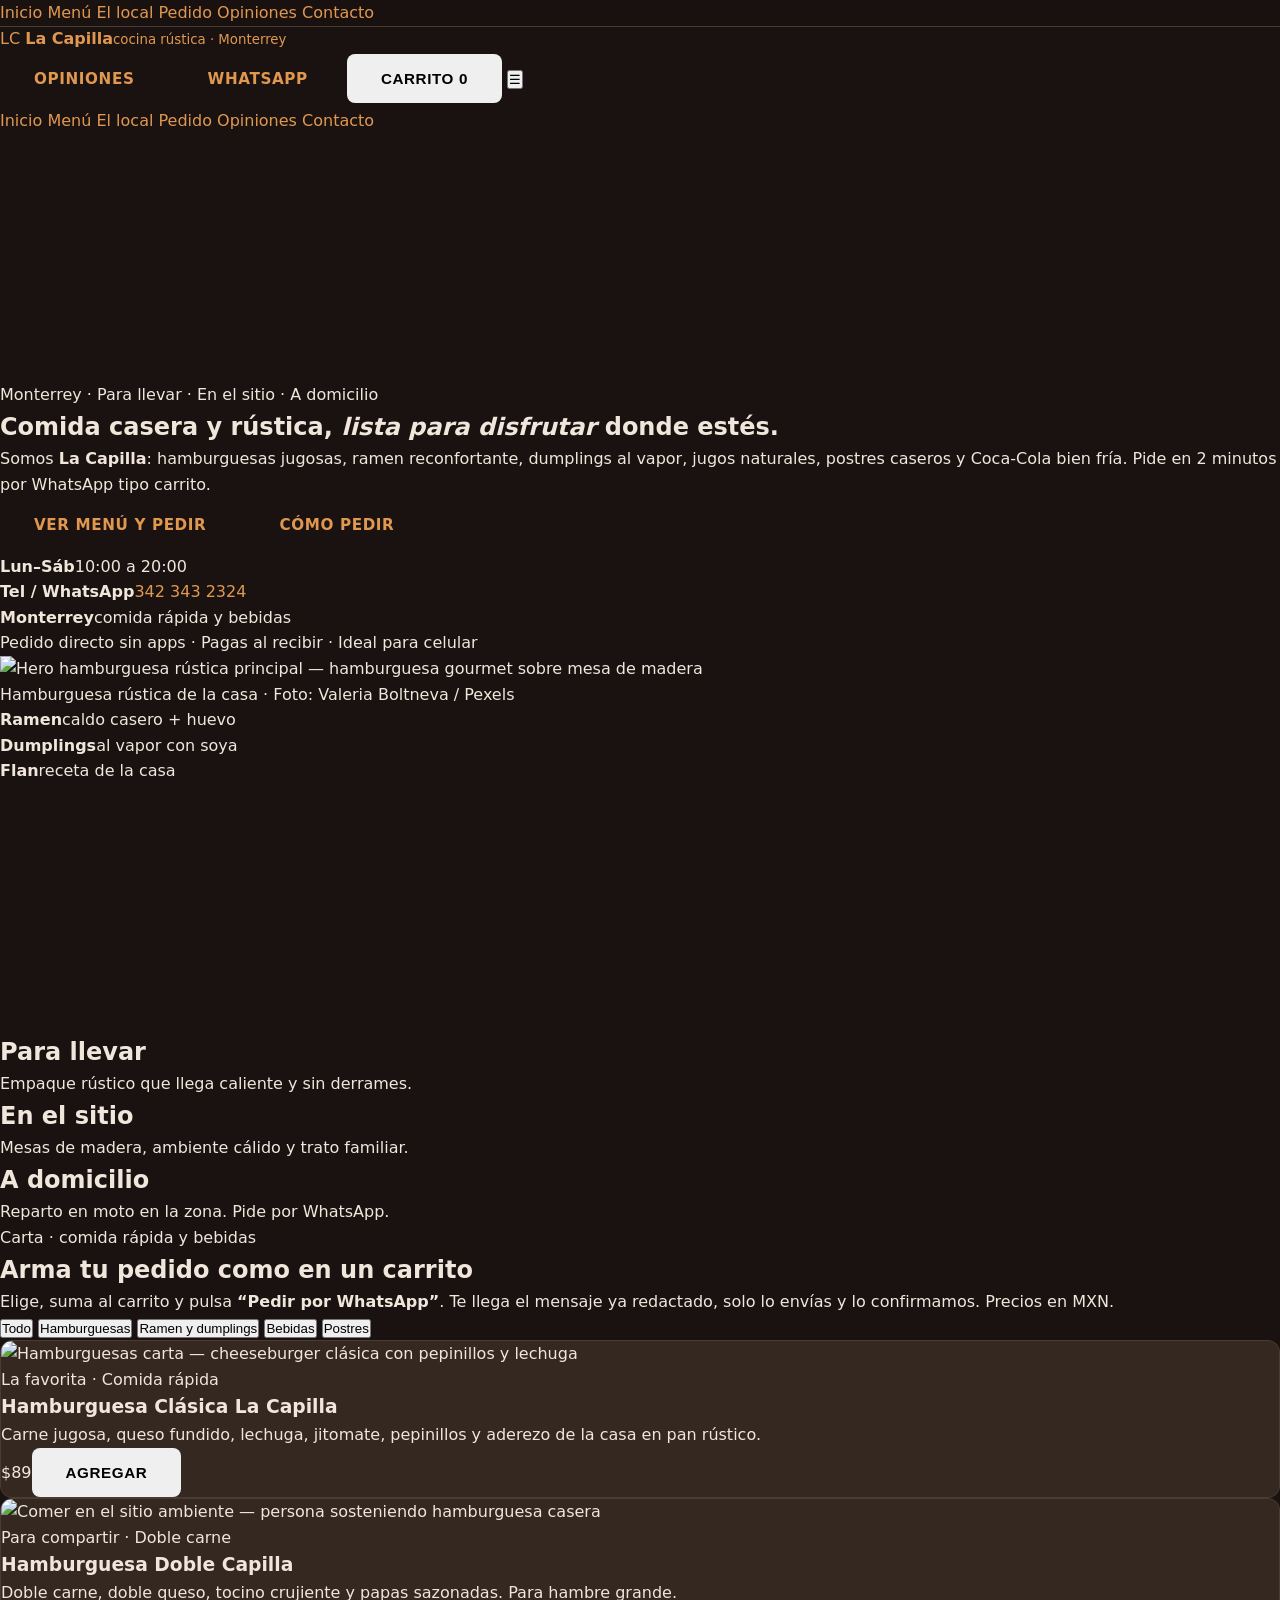
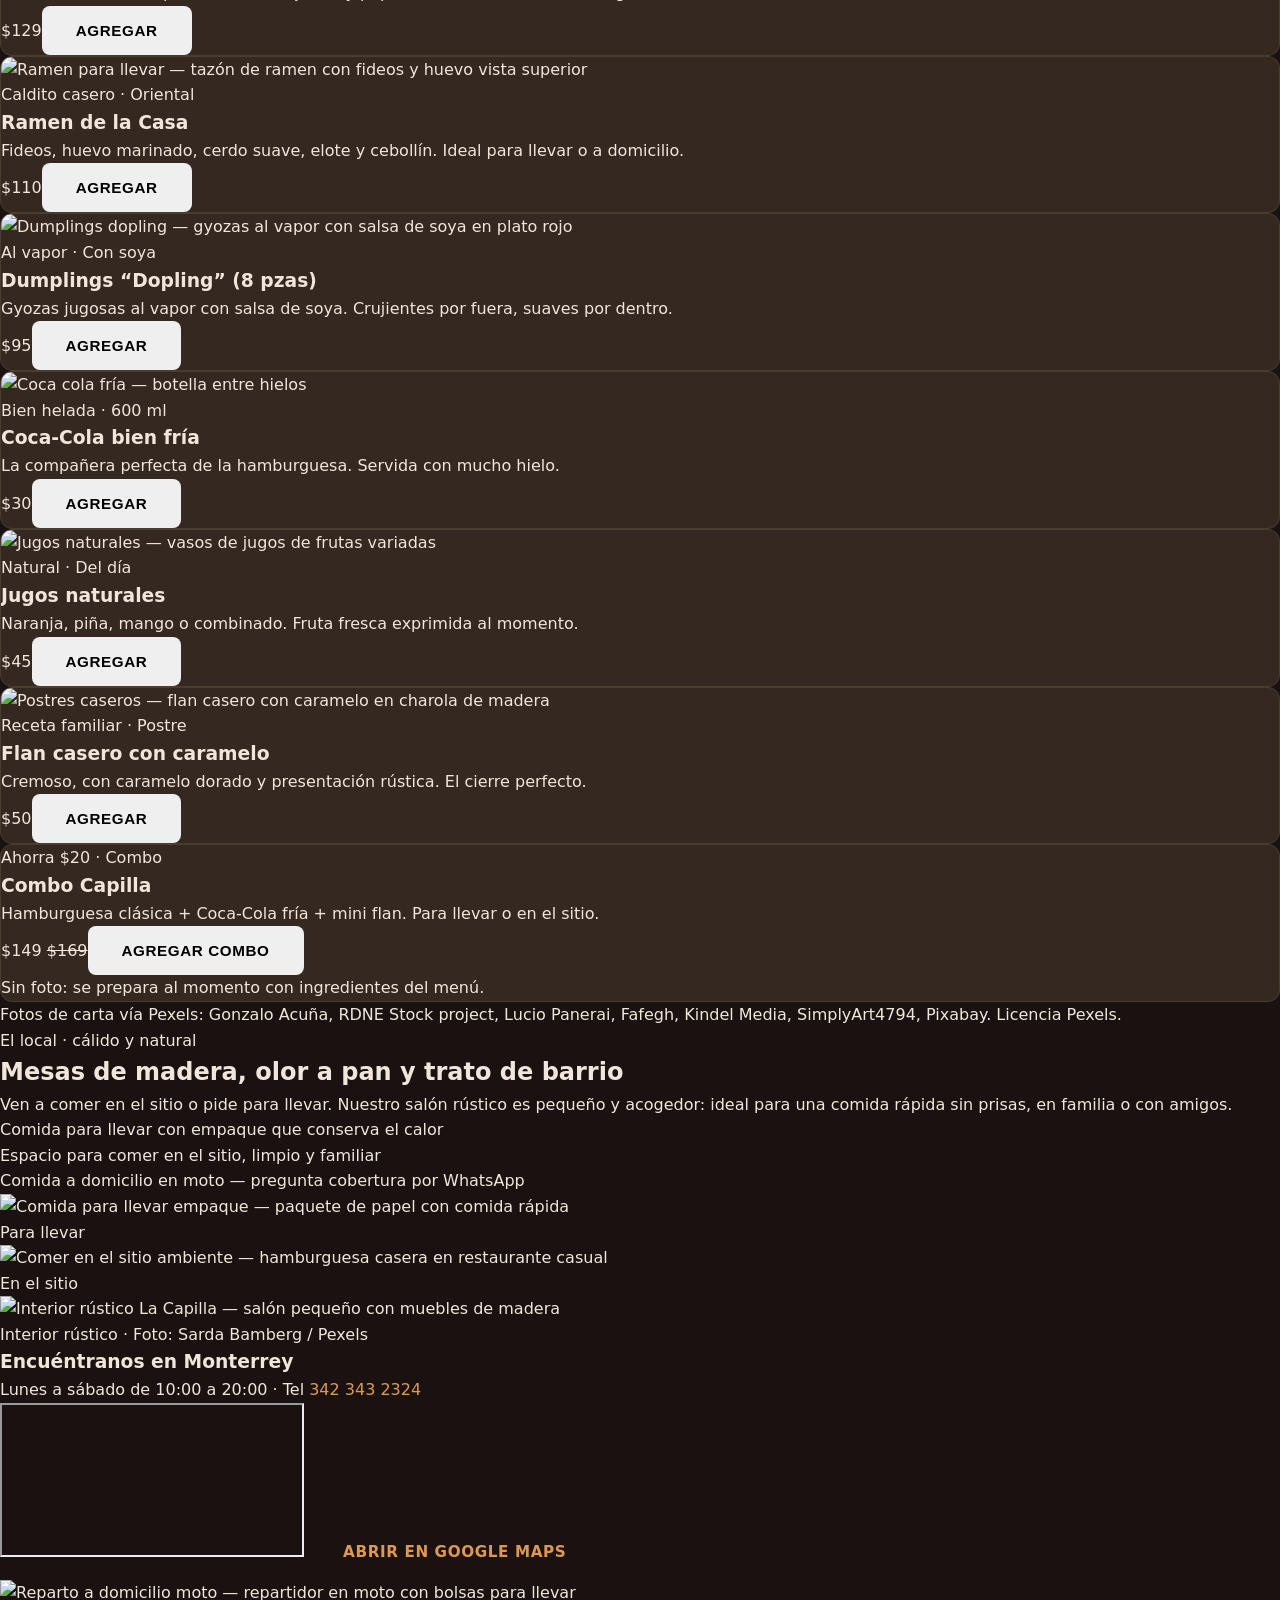
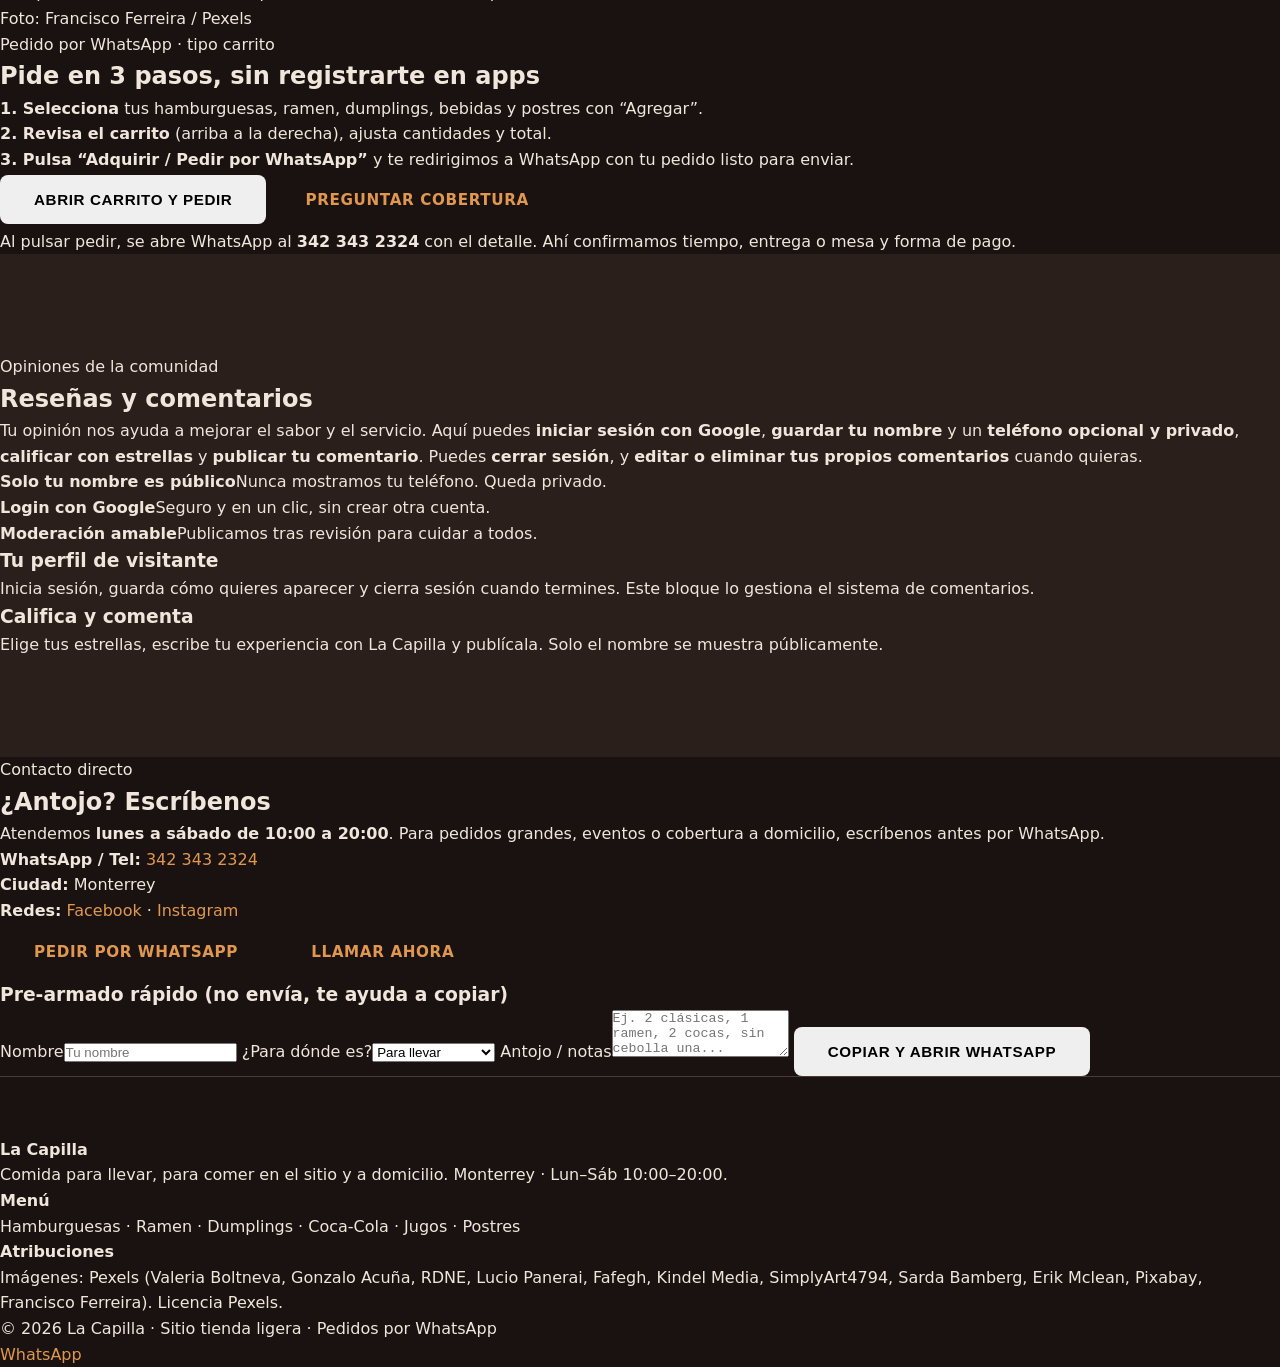
==== commit 9feda252: "generate index.html" ====
--- a/index.html
+++ b/index.html
@@ -1,242 +1,331 @@
 <!DOCTYPE html>
 <html lang="es">
 <head>
-  <meta charset="UTF-8">
-  <meta name="viewport" content="width=device-width, initial-scale=1.0">
-  <title>La Capilla - Comida Rapida en Monterrey</title>
-  <meta name="description" content="La Capilla: hamburguesas, ramen, dumplings, bebidas y mas en Monterrey. Pedidos por WhatsApp.">
-  <link rel="stylesheet" href="styles.css">
+<meta charset="UTF-8">
+<meta name="viewport" content="width=device-width, initial-scale=1.0">
+<title>La Capilla · Comida rústica en Monterrey — Hamburguesas, Ramen, Dumplings</title>
+<meta name="description" content="La Capilla en Monterrey: hamburguesas, ramen, dumplings, jugos naturales, postres caseros y Coca-Cola fría. Para llevar, para comer en el sitio y a domicilio. Pide por WhatsApp. Lunes a sábado 10:00 a 20:00.">
+<link rel="stylesheet" href="styles.css">
+<link rel="preconnect" href="https://fonts.googleapis.com">
+<link rel="preconnect" href="https://fonts.gstatic.com" crossorigin>
+<link href="https://fonts.googleapis.com/css2?family=Fraunces:opsz,wght@9..144,600;9..144,700;9..144,900&family=Nunito:wght@400;600;700;800&display=swap" rel="stylesheet">
 </head>
 <body>
-
-  <!-- NAVEGACION -->
-  <nav class="nav" id="nav">
-    <div class="nav__inner">
-      <a href="#hero" class="nav__logo" data-eb-editable="link" data-eb-key="index.a.1" data-eb-role="a" data-eb-kind="link">La Capilla</a>
-      <button class="nav__toggle" id="navToggle" aria-label="Menu" data-eb-editable="link" data-eb-key="index.button.2" data-eb-role="button" data-eb-kind="link">
-        <span></span><span></span><span></span>
-      </button>
-      <ul class="nav__links" id="navLinks">
-        <li><a href="#hero" data-eb-editable="link" data-eb-key="index.a.3" data-eb-role="a" data-eb-kind="link">Inicio</a></li>
-        <li><a href="#menu" data-eb-editable="link" data-eb-key="index.a.4" data-eb-role="a" data-eb-kind="link">Menu</a></li>
-        <li><a href="#nosotros" data-eb-editable="link" data-eb-key="index.a.5" data-eb-role="a" data-eb-kind="link">Nosotros</a></li>
-        <li><a href="#galeria" data-eb-editable="link" data-eb-key="index.a.6" data-eb-role="a" data-eb-kind="link">Galeria</a></li>
-        <li><a href="#opiniones" data-eb-editable="link" data-eb-key="index.a.7" data-eb-role="a" data-eb-kind="link">Opiniones</a></li>
-        <li><a href="#contacto" data-eb-editable="link" data-eb-key="index.a.8" data-eb-role="a" data-eb-kind="link">Contacto</a></li>
-      </ul>
-    </div>
-  </nav>
-
+<a class="skip" href="#menu" data-eb-editable="link" data-eb-key="index.a.1" data-eb-role="a" data-eb-kind="link">Saltar al menú</a>
+
+<header class="topbar" id="topbar">
+  <div class="wrap topbar-inner">
+    <a class="brand" href="#inicio" aria-label="La Capilla inicio" data-eb-editable="link" data-eb-key="index.a.2" data-eb-role="a" data-eb-kind="link">
+      <span class="brand-mark" aria-hidden="true">LC</span>
+      <span class="brand-text"><strong>La Capilla</strong><small>cocina rústica · Monterrey</small></span>
+    </a>
+    <nav class="nav" aria-label="Navegación principal">
+      <a href="#inicio" data-eb-editable="link" data-eb-key="index.a.3" data-eb-role="a" data-eb-kind="link">Inicio</a>
+      <a href="#menu" data-eb-editable="link" data-eb-key="index.a.4" data-eb-role="a" data-eb-kind="link">Menú</a>
+      <a href="#local" data-eb-editable="link" data-eb-key="index.a.5" data-eb-role="a" data-eb-kind="link">El local</a>
+      <a href="#pedido" data-eb-editable="link" data-eb-key="index.a.6" data-eb-role="a" data-eb-kind="link">Pedido</a>
+      <a href="#opiniones" data-eb-editable="link" data-eb-key="index.a.7" data-eb-role="a" data-eb-kind="link">Opiniones</a>
+      <a href="#contacto" data-eb-editable="link" data-eb-key="index.a.8" data-eb-role="a" data-eb-kind="link">Contacto</a>
+    </nav>
+    <div class="top-actions">
+      <a href="#opiniones" class="btn btn-ghost small" data-eb-editable="link" data-eb-key="index.a.9" data-eb-role="a" data-eb-kind="link">Opiniones</a>
+      <a class="btn btn-wa small" href="https://wa.me/523423432324?text=Hola%20La%20Capilla%2C%20quiero%20hacer%20un%20pedido" target="_blank" rel="noopener" data-eb-editable="link" data-eb-key="index.a.10" data-eb-role="a" data-eb-kind="link">WhatsApp</a>
+      <button class="btn btn-dark small cart-open" id="openCart" type="button" aria-haspopup="dialog" data-eb-editable="link" data-eb-key="index.button.11" data-eb-role="button" data-eb-kind="link">Carrito <span class="cart-count" id="cartCount">0</span></button>
+      <button class="menu-toggle" id="menuToggle" aria-label="Abrir menú" aria-expanded="false" data-eb-editable="link" data-eb-key="index.button.12" data-eb-role="button" data-eb-kind="link">☰</button>
+    </div>
+  </div>
+  <div class="mobile-nav" id="mobileNav">
+    <a href="#inicio" data-eb-editable="link" data-eb-key="index.a.13" data-eb-role="a" data-eb-kind="link">Inicio</a>
+    <a href="#menu" data-eb-editable="link" data-eb-key="index.a.14" data-eb-role="a" data-eb-kind="link">Menú</a>
+    <a href="#local" data-eb-editable="link" data-eb-key="index.a.15" data-eb-role="a" data-eb-kind="link">El local</a>
+    <a href="#pedido" data-eb-editable="link" data-eb-key="index.a.16" data-eb-role="a" data-eb-kind="link">Pedido</a>
+    <a href="#opiniones" data-eb-editable="link" data-eb-key="index.a.17" data-eb-role="a" data-eb-kind="link">Opiniones</a>
+    <a href="#contacto" data-eb-editable="link" data-eb-key="index.a.18" data-eb-role="a" data-eb-kind="link">Contacto</a>
+  </div>
+</header>
+
+<main id="inicio">
   <!-- HERO -->
-  <header class="hero" id="hero">
-    <div class="hero__bg">
-      <img src="https://images.pexels.com/photos/38896824/pexels-photo-38896824.jpeg?auto=compress&cs=tinysrgb&dpr=2&h=650&w=940" alt="Platillo principal destacado de La Capilla" loading="eager" data-eb-editable="image" data-eb-key="index.img.9" data-eb-role="img" data-eb-kind="image">
-    </div>
-    <div class="hero__overlay"></div>
-    <div class="hero__content">
-      <h1 class="hero__title" data-eb-editable="text" data-eb-key="index.h1.10" data-eb-role="h1" data-eb-kind="text">La Capilla</h1>
-      <p class="hero__subtitle" data-eb-editable="text" data-eb-key="index.p.11" data-eb-role="p" data-eb-kind="text">Comida rapida con sabor authentic en Monterrey</p>
-      <a href="https://wa.me/523423432324?text=Hola%20La%20Capilla%2C%20quiero%20hacer%20un%20pedido" class="btn btn--primary hero__cta" target="_blank" rel="noopener" data-eb-editable="link" data-eb-key="index.a.12" data-eb-role="a" data-eb-kind="link">Pedir por WhatsApp</a>
-    </div>
-  </header>
-
-  <!-- MENU -->
-  <section class="menu" id="menu">
-    <div class="container">
-      <h2 class="section__title" data-eb-editable="text" data-eb-key="index.h2.13" data-eb-role="h2" data-eb-kind="text">Nuestro Menu</h2>
-      <p class="section__desc" data-eb-editable="text" data-eb-key="index.p.14" data-eb-role="p" data-eb-kind="text">Preparados con ingredientes frescos y mucho sabor</p>
-
-      <div class="menu__grid">
-        <!-- Hamburguesa -->
-        <article class="card">
-          <div class="card__img">
-            <img src="https://images.pexels.com/photos/5908052/pexels-photo-5908052.jpeg?auto=compress&cs=tinysrgb&dpr=2&h=650&w=940" alt="Hamburguesa artesanal" loading="lazy" data-eb-editable="image" data-eb-key="index.img.15" data-eb-role="img" data-eb-kind="image">
-          </div>
-          <div class="card__body">
-            <h3 class="card__title" data-eb-editable="text" data-eb-key="index.h3.16" data-eb-role="h3" data-eb-kind="text">Hamburguesa Artesanal</h3>
-            <p class="card__desc" data-eb-editable="text" data-eb-key="index.p.17" data-eb-role="p" data-eb-kind="text">Carne jugosa, lechuga fresca, tomate y papas crocantes sobre madera rustic.</p>
-            <a href="https://wa.me/523423432324?text=Quiero%20una%20Hamburguesa%20Artesanal" class="btn btn--small" target="_blank" rel="noopener" data-eb-editable="link" data-eb-key="index.a.18" data-eb-role="a" data-eb-kind="link">Ordenar</a>
-          </div>
-        </article>
-
-        <!-- Ramen -->
-        <article class="card">
-          <div class="card__img">
-            <img src="https://images.pexels.com/photos/12984980/pexels-photo-12984980.jpeg?auto=compress&cs=tinysrgb&dpr=2&h=650&w=940" alt="Ramen japonés" loading="lazy" data-eb-editable="image" data-eb-key="index.img.19" data-eb-role="img" data-eb-kind="image">
-          </div>
-          <div class="card__body">
-            <h3 class="card__title" data-eb-editable="text" data-eb-key="index.h3.20" data-eb-role="h3" data-eb-kind="text">Ramen</h3>
-            <p class="card__desc" data-eb-editable="text" data-eb-key="index.p.21" data-eb-role="p" data-eb-kind="text">Fideos al dente en caldo savory con huevo, toppings frescos y aroma irresistib.</p>
-            <a href="https://wa.me/523423432324?text=Quiero%20un%20Ramen" class="btn btn--small" target="_blank" rel="noopener" data-eb-editable="link" data-eb-key="index.a.22" data-eb-role="a" data-eb-kind="link">Ordenar</a>
-          </div>
-        </article>
-
-        <!-- Dumplings -->
-        <article class="card">
-          <div class="card__img">
-            <img src="https://images.pexels.com/photos/18007674/pexels-photo-18007674.jpeg?auto=compress&cs=tinysrgb&dpr=2&h=650&w=940" alt="Dumplings con salsa" loading="lazy" data-eb-editable="image" data-eb-key="index.img.23" data-eb-role="img" data-eb-kind="image">
-          </div>
-          <div class="card__body">
-            <h3 class="card__title" data-eb-editable="text" data-eb-key="index.h3.24" data-eb-role="h3" data-eb-kind="text">Dumplings</h3>
-            <p class="card__desc" data-eb-editable="text" data-eb-key="index.p.25" data-eb-role="p" data-eb-kind="text">Empanadillas rellenas con salsa especial, yogur y hierbas frescas servidas en bandeja de madera.</p>
-            <a href="https://wa.me/523423432324?text=Quiero%20unos%20Dumplings" class="btn btn--small" target="_blank" rel="noopener" data-eb-editable="link" data-eb-key="index.a.26" data-eb-role="a" data-eb-kind="link">Ordenar</a>
-          </div>
-        </article>
-
-        <!-- Coca-Cola -->
-        <article class="card">
-          <div class="card__img">
-            <img src="https://images.pexels.com/photos/7001005/pexels-photo-7001005.jpeg?auto=compress&cs=tinysrgb&dpr=2&h=650&w=940" alt="Coca-Cola en botella de vidrio" loading="lazy" data-eb-editable="image" data-eb-key="index.img.27" data-eb-role="img" data-eb-kind="image">
-          </div>
-          <div class="card__body">
-            <h3 class="card__title" data-eb-editable="text" data-eb-key="index.h3.28" data-eb-role="h3" data-eb-kind="text">Coca-Cola</h3>
-            <p class="card__desc" data-eb-editable="text" data-eb-key="index.p.29" data-eb-role="p" data-eb-kind="text">Refrescante Coca-Cola en botella de vidrio con hielo. Perfecta para acompanar tu comida.</p>
-            <a href="https://wa.me/523423432324?text=Quiero%20una%20Coca-Cola" class="btn btn--small" target="_blank" rel="noopener" data-eb-editable="link" data-eb-key="index.a.30" data-eb-role="a" data-eb-kind="link">Ordenar</a>
-          </div>
-        </article>
-
-        <!-- Jugos -->
-        <article class="card">
-          <div class="card__img">
-            <img src="https://images.pexels.com/photos/8215113/pexels-photo-8215113.jpeg?auto=compress&cs=tinysrgb&dpr=2&h=650&w=940" alt="Jugos naturales de frutas" loading="lazy" data-eb-editable="image" data-eb-key="index.img.31" data-eb-role="img" data-eb-kind="image">
-          </div>
-          <div class="card__body">
-            <h3 class="card__title" data-eb-editable="text" data-eb-key="index.h3.32" data-eb-role="h3" data-eb-kind="text">Jugos Naturales</h3>
-            <p class="card__desc" data-eb-editable="text" data-eb-key="index.p.33" data-eb-role="p" data-eb-kind="text">Jugos frescos de frutas naturales, coloridos y llenos de sabor para el dia.</p>
-            <a href="https://wa.me/523423432324?text=Quiero%20un%20Jugo%20Natural" class="btn btn--small" target="_blank" rel="noopener" data-eb-editable="link" data-eb-key="index.a.34" data-eb-role="a" data-eb-kind="link">Ordenar</a>
-          </div>
-        </article>
-      </div>
-    </div>
-  </section>
-
-  <!-- NOSOTROS -->
-  <section class="about" id="nosotros">
-    <div class="about__bg">
-      <img src="https://itm-void-excepcional.pages.dev/media-fallback/imagen-generica.jpg" alt="Fondo textura rustic" loading="lazy" data-eb-editable="image" data-eb-key="index.img.35" data-eb-role="img" data-eb-kind="image">
-    </div>
-    <div class="about__overlay"></div>
-    <div class="container about__content">
-      <div class="about__grid">
-        <div class="about__images">
-          <div class="about__img about__img--main">
-            <img src="https://images.pexels.com/photos/37601311/pexels-photo-37601311.jpeg?auto=compress&cs=tinysrgb&dpr=2&h=650&w=940" alt="Fachada del restaurante La Capilla" loading="lazy" data-eb-editable="image" data-eb-key="index.img.36" data-eb-role="img" data-eb-kind="image">
-          </div>
-          <div class="about__img about__img--secondary">
-            <img src="https://images.pexels.com/photos/6314543/pexels-photo-6314543.jpeg?auto=compress&cs=tinysrgb&dpr=2&h=650&w=940" alt="Interior del restaurante La Capilla" loading="lazy" data-eb-editable="image" data-eb-key="index.img.37" data-eb-role="img" data-eb-kind="image">
-          </div>
-        </div>
-        <div class="about__text">
-          <h2 class="section__title section__title--left" data-eb-editable="text" data-eb-key="index.h2.38" data-eb-role="h2" data-eb-kind="text">Sobre La Capilla</h2>
-          <p data-eb-editable="text" data-eb-key="index.p.39" data-eb-role="p" data-eb-kind="text">En La Capilla creemos que la buena comida se hace con pasion y ingredientes frescos. Nuestro estilo rustico y acogedor te hace sentir como en casa mientras disfrutas de platillos preparados al momento.</p>
-          <p data-eb-editable="text" data-eb-key="index.p.40" data-eb-role="p" data-eb-kind="text">Ofrecemos hamburguesas artesanales, ramen, dumplings y una variedad de bebidas refrescantes. Todo pensado para que tu experiencia sea completa, sea para llevar o para comer en el sitio.</p>
-          <div class="about__info">
-            <div class="about__info-item">
-              <span class="about__info-label">Horario</span>
-              <span class="about__info-value">Lunes a Sabado: 10:00 - 20:00</span>
-            </div>
-            <div class="about__info-item">
-              <span class="about__info-label">Ciudad</span>
-              <span class="about__info-value">Monterrey</span>
-            </div>
-          </div>
-        </div>
-      </div>
-    </div>
-  </section>
-
-  <!-- GALERIA -->
-  <section class="gallery" id="galeria">
-    <div class="container">
-      <h2 class="section__title" data-eb-editable="text" data-eb-key="index.h2.41" data-eb-role="h2" data-eb-kind="text">Nuestra Galeria</h2>
-      <p class="section__desc" data-eb-editable="text" data-eb-key="index.p.42" data-eb-role="p" data-eb-kind="text">Momentos capturados de lo que servimos</p>
-      <div class="gallery__grid">
-        <div class="gallery__item gallery__item--wide">
-          <img src="https://images.pexels.com/photos/12203612/pexels-photo-12203612.jpeg?auto=compress&cs=tinysrgb&dpr=2&h=650&w=940" alt="Platillos de comida mexicana en bowls de barro" loading="lazy" data-eb-editable="image" data-eb-key="index.img.43" data-eb-role="img" data-eb-kind="image">
-        </div>
-        <div class="gallery__item">
-          <img src="https://images.pexels.com/photos/15267076/pexels-photo-15267076.jpeg?auto=compress&cs=tinysrgb&dpr=2&h=650&w=940" alt="Bebidas surtidas en la barra" loading="lazy" data-eb-editable="image" data-eb-key="index.img.44" data-eb-role="img" data-eb-kind="image">
-        </div>
-        <div class="gallery__item">
-          <img src="https://images.pexels.com/photos/37601311/pexels-photo-37601311.jpeg?auto=compress&cs=tinysrgb&dpr=2&h=650&w=940" alt="Fachada iluminada con luces de cadena" loading="lazy" data-eb-editable="image" data-eb-key="index.img.45" data-eb-role="img" data-eb-kind="image">
-        </div>
-        <div class="gallery__item gallery__item--wide">
-          <img src="https://images.pexels.com/photos/6314543/pexels-photo-6314543.jpeg?auto=compress&cs=tinysrgb&dpr=2&h=650&w=940" alt="Interior con mobiliario de madera y luz ambiental" loading="lazy" data-eb-editable="image" data-eb-key="index.img.46" data-eb-role="img" data-eb-kind="image">
-        </div>
-      </div>
-    </div>
-  </section>
-
-  <!-- CTA WHATSAPP -->
-  <section class="cta" id="pedido">
-    <div class="cta__bg">
-      <img src="https://itm-void-excepcional.pages.dev/media-fallback/imagen-generica.jpg" alt="Fondo pedido por WhatsApp" loading="lazy" data-eb-editable="image" data-eb-key="index.img.47" data-eb-role="img" data-eb-kind="image">
-    </div>
-    <div class="cta__overlay"></div>
-    <div class="container cta__content">
-      <h2 class="cta__title" data-eb-editable="text" data-eb-key="index.h2.48" data-eb-role="h2" data-eb-kind="text">Haz tu pedido por WhatsApp</h2>
-      <p class="cta__desc" data-eb-editable="text" data-eb-key="index.p.49" data-eb-role="p" data-eb-kind="text">Selecciona lo que quieras, envianos tu pedido y lo preparamos al instante. Rapido, facil y directo.</p>
-      <a href="https://wa.me/523423432324?text=Hola%20La%20Capilla%2C%20quiero%20hacer%20un%20pedido" class="btn btn--primary btn--large" target="_blank" rel="noopener" data-eb-editable="link" data-eb-key="index.a.50" data-eb-role="a" data-eb-kind="link">Enviar Pedido por WhatsApp</a>
-    </div>
-  </section>
-
-  <!-- OPINIONES Y RESENAS -->
+  <section class="hero">
+    <div class="wrap hero-grid">
+      <div class="hero-copy">
+        <p class="kicker" data-eb-editable="text" data-eb-key="index.p.19" data-eb-role="p" data-eb-kind="text">Monterrey · Para llevar · En el sitio · A domicilio</p>
+        <h1 data-eb-editable="text" data-eb-key="index.h1.20" data-eb-role="h1" data-eb-kind="text">Comida casera y rústica, <em>lista para disfrutar</em> donde estés.</h1>
+        <p class="lead" data-eb-editable="text" data-eb-key="index.p.21" data-eb-role="p" data-eb-kind="text">Somos <strong>La Capilla</strong>: hamburguesas jugosas, ramen reconfortante, dumplings al vapor, jugos naturales, postres caseros y Coca-Cola bien fría. Pide en 2 minutos por WhatsApp tipo carrito.</p>
+        <div class="hero-cta">
+          <a class="btn btn-wa" href="#menu" data-eb-editable="link" data-eb-key="index.a.22" data-eb-role="a" data-eb-kind="link">Ver menú y pedir</a>
+          <a class="btn btn-ghost" href="#pedido" data-eb-editable="link" data-eb-key="index.a.23" data-eb-role="a" data-eb-kind="link">Cómo pedir</a>
+        </div>
+        <ul class="hero-meta">
+          <li><strong>Lun–Sáb</strong><span>10:00 a 20:00</span></li>
+          <li><strong>Tel / WhatsApp</strong><span><a href="tel:+523423432324" data-eb-editable="link" data-eb-key="index.a.24" data-eb-role="a" data-eb-kind="link">342 343 2324</a></span></li>
+          <li><strong>Monterrey</strong><span>comida rápida y bebidas</span></li>
+        </ul>
+        <div class="trust">
+          <span class="dot"></span> Pedido directo sin apps · Pagas al recibir · Ideal para celular
+        </div>
+      </div>
+      <div class="hero-media">
+        <figure class="hero-frame">
+          <img src="https://images.pexels.com/photos/1639562/pexels-photo-1639562.jpeg?auto=compress&cs=tinysrgb&dpr=2&h=650&w=940" alt="Hero hamburguesa rústica principal — hamburguesa gourmet sobre mesa de madera" loading="eager" fetchpriority="high" data-eb-editable="image" data-eb-key="index.img.25" data-eb-role="img" data-eb-kind="image">
+          <figcaption>Hamburguesa rústica de la casa · Foto: Valeria Boltneva / Pexels</figcaption>
+        </figure>
+        <div class="hero-cards">
+          <article><strong>Ramen</strong><span>caldo casero + huevo</span></article>
+          <article><strong>Dumplings</strong><span>al vapor con soya</span></article>
+          <article><strong>Flan</strong><span>receta de la casa</span></article>
+        </div>
+      </div>
+    </div>
+  </section>
+
+  <!-- TIRA SERVICIOS -->
+  <section class="strip">
+    <div class="wrap strip-grid">
+      <div><h2 data-eb-editable="text" data-eb-key="index.h2.26" data-eb-role="h2" data-eb-kind="text">Para llevar</h2><p data-eb-editable="text" data-eb-key="index.p.27" data-eb-role="p" data-eb-kind="text">Empaque rústico que llega caliente y sin derrames.</p></div>
+      <div><h2 data-eb-editable="text" data-eb-key="index.h2.28" data-eb-role="h2" data-eb-kind="text">En el sitio</h2><p data-eb-editable="text" data-eb-key="index.p.29" data-eb-role="p" data-eb-kind="text">Mesas de madera, ambiente cálido y trato familiar.</p></div>
+      <div><h2 data-eb-editable="text" data-eb-key="index.h2.30" data-eb-role="h2" data-eb-kind="text">A domicilio</h2><p data-eb-editable="text" data-eb-key="index.p.31" data-eb-role="p" data-eb-kind="text">Reparto en moto en la zona. Pide por WhatsApp.</p></div>
+    </div>
+  </section>
+
+  <!-- MENU / TIENDA LIGERA -->
+  <section class="menu-section" id="menu">
+    <div class="wrap">
+      <p class="kicker center" data-eb-editable="text" data-eb-key="index.p.32" data-eb-role="p" data-eb-kind="text">Carta · comida rápida y bebidas</p>
+      <h2 class="center" data-eb-editable="text" data-eb-key="index.h2.33" data-eb-role="h2" data-eb-kind="text">Arma tu pedido como en un carrito</h2>
+      <p class="center muted max" data-eb-editable="text" data-eb-key="index.p.34" data-eb-role="p" data-eb-kind="text">Elige, suma al carrito y pulsa <strong>“Pedir por WhatsApp”</strong>. Te llega el mensaje ya redactado, solo lo envías y lo confirmamos. Precios en MXN.</p>
+
+      <div class="filters" role="tablist" aria-label="Filtrar por categoría">
+        <button class="chip active" data-filter="all" type="button" data-eb-editable="link" data-eb-key="index.button.35" data-eb-role="button" data-eb-kind="link">Todo</button>
+        <button class="chip" data-filter="rapida" type="button" data-eb-editable="link" data-eb-key="index.button.36" data-eb-role="button" data-eb-kind="link">Hamburguesas</button>
+        <button class="chip" data-filter="oriental" type="button" data-eb-editable="link" data-eb-key="index.button.37" data-eb-role="button" data-eb-kind="link">Ramen y dumplings</button>
+        <button class="chip" data-filter="bebidas" type="button" data-eb-editable="link" data-eb-key="index.button.38" data-eb-role="button" data-eb-kind="link">Bebidas</button>
+        <button class="chip" data-filter="postres" type="button" data-eb-editable="link" data-eb-key="index.button.39" data-eb-role="button" data-eb-kind="link">Postres</button>
+      </div>
+
+      <div class="cards" id="productGrid">
+        <article class="card" data-cat="rapida" data-id="hamb-clasica" data-name="Hamburguesa Clásica La Capilla" data-price="89">
+          <img src="https://images.pexels.com/photos/10922927/pexels-photo-10922927.jpeg?auto=compress&cs=tinysrgb&dpr=2&h=650&w=940" alt="Hamburguesas carta — cheeseburger clásica con pepinillos y lechuga" loading="lazy" data-eb-editable="image" data-eb-key="index.img.40" data-eb-role="img" data-eb-kind="image">
+          <div class="card-body">
+            <p class="tag" data-eb-editable="text" data-eb-key="index.p.41" data-eb-role="p" data-eb-kind="text">La favorita · Comida rápida</p>
+            <h3 data-eb-editable="text" data-eb-key="index.h3.42" data-eb-role="h3" data-eb-kind="text">Hamburguesa Clásica La Capilla</h3>
+            <p data-eb-editable="text" data-eb-key="index.p.43" data-eb-role="p" data-eb-kind="text">Carne jugosa, queso fundido, lechuga, jitomate, pepinillos y aderezo de la casa en pan rústico.</p>
+            <div class="card-foot"><span class="price">$89</span><button class="btn btn-dark small add" type="button" data-eb-editable="link" data-eb-key="index.button.44" data-eb-role="button" data-eb-kind="link">Agregar</button></div>
+          </div>
+        </article>
+
+        <article class="card" data-cat="rapida" data-id="hamb-doble" data-name="Hamburguesa Doble Capilla" data-price="129">
+          <img src="https://images.pexels.com/photos/534285/pexels-photo-534285.jpeg?auto=compress&cs=tinysrgb&dpr=2&h=650&w=940" alt="Comer en el sitio ambiente — persona sosteniendo hamburguesa casera" loading="lazy" data-eb-editable="image" data-eb-key="index.img.45" data-eb-role="img" data-eb-kind="image">
+          <div class="card-body">
+            <p class="tag" data-eb-editable="text" data-eb-key="index.p.46" data-eb-role="p" data-eb-kind="text">Para compartir · Doble carne</p>
+            <h3 data-eb-editable="text" data-eb-key="index.h3.47" data-eb-role="h3" data-eb-kind="text">Hamburguesa Doble Capilla</h3>
+            <p data-eb-editable="text" data-eb-key="index.p.48" data-eb-role="p" data-eb-kind="text">Doble carne, doble queso, tocino crujiente y papas sazonadas. Para hambre grande.</p>
+            <div class="card-foot"><span class="price">$129</span><button class="btn btn-dark small add" type="button" data-eb-editable="link" data-eb-key="index.button.49" data-eb-role="button" data-eb-kind="link">Agregar</button></div>
+          </div>
+        </article>
+
+        <article class="card" data-cat="oriental" data-id="ramen-casa" data-name="Ramen de la Casa" data-price="110">
+          <img src="https://images.pexels.com/photos/6645924/pexels-photo-6645924.jpeg?auto=compress&cs=tinysrgb&dpr=2&h=650&w=940" alt="Ramen para llevar — tazón de ramen con fideos y huevo vista superior" loading="lazy" data-eb-editable="image" data-eb-key="index.img.50" data-eb-role="img" data-eb-kind="image">
+          <div class="card-body">
+            <p class="tag" data-eb-editable="text" data-eb-key="index.p.51" data-eb-role="p" data-eb-kind="text">Caldito casero · Oriental</p>
+            <h3 data-eb-editable="text" data-eb-key="index.h3.52" data-eb-role="h3" data-eb-kind="text">Ramen de la Casa</h3>
+            <p data-eb-editable="text" data-eb-key="index.p.53" data-eb-role="p" data-eb-kind="text">Fideos, huevo marinado, cerdo suave, elote y cebollín. Ideal para llevar o a domicilio.</p>
+            <div class="card-foot"><span class="price">$110</span><button class="btn btn-dark small add" type="button" data-eb-editable="link" data-eb-key="index.button.54" data-eb-role="button" data-eb-kind="link">Agregar</button></div>
+          </div>
+        </article>
+
+        <article class="card" data-cat="oriental" data-id="dumplings-8" data-name="Dumplings (8 pzas)" data-price="95">
+          <img src="https://images.pexels.com/photos/7719909/pexels-photo-7719909.jpeg?auto=compress&cs=tinysrgb&dpr=2&h=650&w=940" alt="Dumplings dopling — gyozas al vapor con salsa de soya en plato rojo" loading="lazy" data-eb-editable="image" data-eb-key="index.img.55" data-eb-role="img" data-eb-kind="image">
+          <div class="card-body">
+            <p class="tag" data-eb-editable="text" data-eb-key="index.p.56" data-eb-role="p" data-eb-kind="text">Al vapor · Con soya</p>
+            <h3 data-eb-editable="text" data-eb-key="index.h3.57" data-eb-role="h3" data-eb-kind="text">Dumplings “Dopling” (8 pzas)</h3>
+            <p data-eb-editable="text" data-eb-key="index.p.58" data-eb-role="p" data-eb-kind="text">Gyozas jugosas al vapor con salsa de soya. Crujientes por fuera, suaves por dentro.</p>
+            <div class="card-foot"><span class="price">$95</span><button class="btn btn-dark small add" type="button" data-eb-editable="link" data-eb-key="index.button.59" data-eb-role="button" data-eb-kind="link">Agregar</button></div>
+          </div>
+        </article>
+
+        <article class="card" data-cat="bebidas" data-id="coca-fria" data-name="Coca-Cola bien fría" data-price="30">
+          <img src="https://images.pexels.com/photos/7001005/pexels-photo-7001005.jpeg?auto=compress&cs=tinysrgb&dpr=2&h=650&w=940" alt="Coca cola fría — botella entre hielos" loading="lazy" data-eb-editable="image" data-eb-key="index.img.60" data-eb-role="img" data-eb-kind="image">
+          <div class="card-body">
+            <p class="tag" data-eb-editable="text" data-eb-key="index.p.61" data-eb-role="p" data-eb-kind="text">Bien helada · 600 ml</p>
+            <h3 data-eb-editable="text" data-eb-key="index.h3.62" data-eb-role="h3" data-eb-kind="text">Coca-Cola bien fría</h3>
+            <p data-eb-editable="text" data-eb-key="index.p.63" data-eb-role="p" data-eb-kind="text">La compañera perfecta de la hamburguesa. Servida con mucho hielo.</p>
+            <div class="card-foot"><span class="price">$30</span><button class="btn btn-dark small add" type="button" data-eb-editable="link" data-eb-key="index.button.64" data-eb-role="button" data-eb-kind="link">Agregar</button></div>
+          </div>
+        </article>
+
+        <article class="card" data-cat="bebidas" data-id="jugos-nat" data-name="Jugos naturales" data-price="45">
+          <img src="https://images.pexels.com/photos/8215110/pexels-photo-8215110.jpeg?auto=compress&cs=tinysrgb&dpr=2&h=650&w=940" alt="Jugos naturales — vasos de jugos de frutas variadas" loading="lazy" data-eb-editable="image" data-eb-key="index.img.65" data-eb-role="img" data-eb-kind="image">
+          <div class="card-body">
+            <p class="tag" data-eb-editable="text" data-eb-key="index.p.66" data-eb-role="p" data-eb-kind="text">Natural · Del día</p>
+            <h3 data-eb-editable="text" data-eb-key="index.h3.67" data-eb-role="h3" data-eb-kind="text">Jugos naturales</h3>
+            <p data-eb-editable="text" data-eb-key="index.p.68" data-eb-role="p" data-eb-kind="text">Naranja, piña, mango o combinado. Fruta fresca exprimida al momento.</p>
+            <div class="card-foot"><span class="price">$45</span><button class="btn btn-dark small add" type="button" data-eb-editable="link" data-eb-key="index.button.69" data-eb-role="button" data-eb-kind="link">Agregar</button></div>
+          </div>
+        </article>
+
+        <article class="card" data-cat="postres" data-id="flan-casa" data-name="Flan casero con caramelo" data-price="50">
+          <img src="https://images.pexels.com/photos/10918153/pexels-photo-10918153.jpeg?auto=compress&cs=tinysrgb&dpr=2&h=650&w=940" alt="Postres caseros — flan casero con caramelo en charola de madera" loading="lazy" data-eb-editable="image" data-eb-key="index.img.70" data-eb-role="img" data-eb-kind="image">
+          <div class="card-body">
+            <p class="tag" data-eb-editable="text" data-eb-key="index.p.71" data-eb-role="p" data-eb-kind="text">Receta familiar · Postre</p>
+            <h3 data-eb-editable="text" data-eb-key="index.h3.72" data-eb-role="h3" data-eb-kind="text">Flan casero con caramelo</h3>
+            <p data-eb-editable="text" data-eb-key="index.p.73" data-eb-role="p" data-eb-kind="text">Cremoso, con caramelo dorado y presentación rústica. El cierre perfecto.</p>
+            <div class="card-foot"><span class="price">$50</span><button class="btn btn-dark small add" type="button" data-eb-editable="link" data-eb-key="index.button.74" data-eb-role="button" data-eb-kind="link">Agregar</button></div>
+          </div>
+        </article>
+
+        <article class="card promo" data-cat="rapida postres bebidas" data-id="combo-capilla" data-name="Combo Capilla (hamburguesa+coca+flan)" data-price="149">
+          <div class="card-body">
+            <p class="tag" data-eb-editable="text" data-eb-key="index.p.75" data-eb-role="p" data-eb-kind="text">Ahorra $20 · Combo</p>
+            <h3 data-eb-editable="text" data-eb-key="index.h3.76" data-eb-role="h3" data-eb-kind="text">Combo Capilla</h3>
+            <p data-eb-editable="text" data-eb-key="index.p.77" data-eb-role="p" data-eb-kind="text">Hamburguesa clásica + Coca-Cola fría + mini flan. Para llevar o en el sitio.</p>
+            <div class="card-foot"><span class="price">$149 <s>$169</s></span><button class="btn btn-wa small add" type="button" data-eb-editable="link" data-eb-key="index.button.78" data-eb-role="button" data-eb-kind="link">Agregar combo</button></div>
+            <p class="mini-note" data-eb-editable="text" data-eb-key="index.p.79" data-eb-role="p" data-eb-kind="text">Sin foto: se prepara al momento con ingredientes del menú.</p>
+          </div>
+        </article>
+      </div>
+      <p class="credits" data-eb-editable="text" data-eb-key="index.p.80" data-eb-role="p" data-eb-kind="text">Fotos de carta vía Pexels: Gonzalo Acuña, RDNE Stock project, Lucio Panerai, Fafegh, Kindel Media, SimplyArt4794, Pixabay. Licencia Pexels.</p>
+    </div>
+  </section>
+
+  <!-- LOCAL -->
+  <section class="local" id="local">
+    <div class="wrap local-grid">
+      <div>
+        <p class="kicker" data-eb-editable="text" data-eb-key="index.p.81" data-eb-role="p" data-eb-kind="text">El local · cálido y natural</p>
+        <h2 data-eb-editable="text" data-eb-key="index.h2.82" data-eb-role="h2" data-eb-kind="text">Mesas de madera, olor a pan y trato de barrio</h2>
+        <p data-eb-editable="text" data-eb-key="index.p.83" data-eb-role="p" data-eb-kind="text">Ven a comer en el sitio o pide para llevar. Nuestro salón rústico es pequeño y acogedor: ideal para una comida rápida sin prisas, en familia o con amigos.</p>
+        <ul class="check">
+          <li>Comida para llevar con empaque que conserva el calor</li>
+          <li>Espacio para comer en el sitio, limpio y familiar</li>
+          <li>Comida a domicilio en moto — pregunta cobertura por WhatsApp</li>
+        </ul>
+        <div class="local-imgs">
+          <figure><img src="https://images.pexels.com/photos/7258491/pexels-photo-7258491.jpeg?auto=compress&cs=tinysrgb&dpr=2&h=650&w=940" alt="Comida para llevar empaque — paquete de papel con comida rápida" loading="lazy" data-eb-editable="image" data-eb-key="index.img.84" data-eb-role="img" data-eb-kind="image"><figcaption>Para llevar</figcaption></figure>
+          <figure><img src="https://images.pexels.com/photos/534285/pexels-photo-534285.jpeg?auto=compress&cs=tinysrgb&dpr=2&h=650&w=940" alt="Comer en el sitio ambiente — hamburguesa casera en restaurante casual" loading="lazy" data-eb-editable="image" data-eb-key="index.img.85" data-eb-role="img" data-eb-kind="image"><figcaption>En el sitio</figcaption></figure>
+        </div>
+      </div>
+      <div>
+        <figure class="local-main">
+          <img src="https://images.pexels.com/photos/14965698/pexels-photo-14965698.jpeg?auto=compress&cs=tinysrgb&dpr=2&h=650&w=940" alt="Interior rústico La Capilla — salón pequeño con muebles de madera" loading="lazy" data-eb-editable="image" data-eb-key="index.img.86" data-eb-role="img" data-eb-kind="image">
+          <figcaption>Interior rústico · Foto: Sarda Bamberg / Pexels</figcaption>
+        </figure>
+        <div class="map-card">
+          <h3 data-eb-editable="text" data-eb-key="index.h3.87" data-eb-role="h3" data-eb-kind="text">Encuéntranos en Monterrey</h3>
+          <p class="muted" data-eb-editable="text" data-eb-key="index.p.88" data-eb-role="p" data-eb-kind="text">Lunes a sábado de 10:00 a 20:00 · Tel <a href="tel:+523423432324" data-eb-editable="link" data-eb-key="index.a.89" data-eb-role="a" data-eb-kind="link">342 343 2324</a></p>
+          <iframe title="Mapa La Capilla Monterrey" src="https://www.google.com/maps/embed?pb=!1m18!1m12!1m3!1d60080.29249353073!2d-89.95960567229005!3d19.754377909211858!2m3!1f0!2f0!3f0!3m2!1i1024!2i768!4f13.1!3m3!1m2!1s0x8f57e530bd60abf9%3A0xc1f5251d7481d%" loading="lazy" referrerpolicy="no-referrer-when-downgrade" allowfullscreen></iframe>
+          <a class="btn btn-ghost small" href="https://www.google.com/maps/search/Monterrey" target="_blank" rel="noopener" data-eb-editable="link" data-eb-key="index.a.90" data-eb-role="a" data-eb-kind="link">Abrir en Google Maps</a>
+        </div>
+      </div>
+    </div>
+  </section>
+
+  <!-- PEDIDO -->
+  <section class="order" id="pedido">
+    <div class="wrap order-grid">
+      <div class="order-media">
+        <img src="https://images.pexels.com/photos/13311393/pexels-photo-13311393.jpeg?auto=compress&cs=tinysrgb&dpr=2&h=650&w=940" alt="Reparto a domicilio moto — repartidor en moto con bolsas para llevar" loading="lazy" data-eb-editable="image" data-eb-key="index.img.91" data-eb-role="img" data-eb-kind="image">
+        <p class="credits" data-eb-editable="text" data-eb-key="index.p.92" data-eb-role="p" data-eb-kind="text">Foto: Francisco Ferreira / Pexels</p>
+      </div>
+      <div>
+        <p class="kicker light" data-eb-editable="text" data-eb-key="index.p.93" data-eb-role="p" data-eb-kind="text">Pedido por WhatsApp · tipo carrito</p>
+        <h2 data-eb-editable="text" data-eb-key="index.h2.94" data-eb-role="h2" data-eb-kind="text">Pide en 3 pasos, sin registrarte en apps</h2>
+        <ol class="steps">
+          <li><strong>1. Selecciona</strong> tus hamburguesas, ramen, dumplings, bebidas y postres con “Agregar”.</li>
+          <li><strong>2. Revisa el carrito</strong> (arriba a la derecha), ajusta cantidades y total.</li>
+          <li><strong>3. Pulsa “Adquirir / Pedir por WhatsApp”</strong> y te redirigimos a WhatsApp con tu pedido listo para enviar.</li>
+        </ol>
+        <div class="order-cta">
+          <button class="btn btn-wa" id="orderNow" type="button" data-eb-editable="link" data-eb-key="index.button.95" data-eb-role="button" data-eb-kind="link">Abrir carrito y pedir</button>
+          <a class="btn btn-light" href="https://wa.me/523423432324?text=Hola%20La%20Capilla%2C%20quiero%20info%20de%20cobertura%20a%20domicilio" target="_blank" rel="noopener" data-eb-editable="link" data-eb-key="index.a.96" data-eb-role="a" data-eb-kind="link">Preguntar cobertura</a>
+        </div>
+        <p class="muted-light" data-eb-editable="text" data-eb-key="index.p.97" data-eb-role="p" data-eb-kind="text">Al pulsar pedir, se abre WhatsApp al <strong>342 343 2324</strong> con el detalle. Ahí confirmamos tiempo, entrega o mesa y forma de pago.</p>
+      </div>
+    </div>
+  </section>
+
+  <!-- OPINIONES / COMENTARIOS ITM -->
   <section class="reviews" id="opiniones">
-    <div class="container">
-      <h2 class="section__title" data-eb-editable="text" data-eb-key="index.h2.51" data-eb-role="h2" data-eb-kind="text">Opiniones</h2>
-      <p class="section__desc" data-eb-editable="text" data-eb-key="index.p.52" data-eb-role="p" data-eb-kind="text">Lo que nuestros clientes dicen de nosotros. Puedes iniciar sesion con Google, guardar tu nombre, dejar tu calificacion con estrellas y publicar tu comentario. Tu telefono es privado y nunca se muestra publicamente.</p>
-
-      <!-- Perfil del usuario (comments.js renderiza aqui) -->
-      <div data-itm-profile data-project-id="9abca07c-34dc-4859-b03d-2724b5d64635"></div>
-
-      <!-- Shell de comentarios (comments.js renderiza estrellas, lista, formulario) -->
-      <div class="reviews__shell" data-itm-comments-shell>
-        <div data-itm-comments data-project-id="9abca07c-34dc-4859-b03d-2724b5d64635"></div>
+    <div class="wrap">
+      <p class="kicker center" data-eb-editable="text" data-eb-key="index.p.98" data-eb-role="p" data-eb-kind="text">Opiniones de la comunidad</p>
+      <h2 class="center" data-eb-editable="text" data-eb-key="index.h2.99" data-eb-role="h2" data-eb-kind="text">Reseñas y comentarios</h2>
+      <p class="center muted max" data-eb-editable="text" data-eb-key="index.p.100" data-eb-role="p" data-eb-kind="text">Tu opinión nos ayuda a mejorar el sabor y el servicio. Aquí puedes <strong>iniciar sesión con Google</strong>, <strong>guardar tu nombre</strong> y un <strong>teléfono opcional y privado</strong>, <strong>calificar con estrellas</strong> y <strong>publicar tu comentario</strong>. Puedes <strong>cerrar sesión</strong>, y <strong>editar o eliminar tus propios comentarios</strong> cuando quieras.</p>
+
+      <div class="review-rules">
+        <div><strong>Solo tu nombre es público</strong><span>Nunca mostramos tu teléfono. Queda privado.</span></div>
+        <div><strong>Login con Google</strong><span>Seguro y en un clic, sin crear otra cuenta.</span></div>
+        <div><strong>Moderación amable</strong><span>Publicamos tras revisión para cuidar a todos.</span></div>
+      </div>
+
+      <div class="reviews-shell" data-itm-comments-shell>
+        <div class="reviews-profile-card">
+          <h3 data-eb-editable="text" data-eb-key="index.h3.101" data-eb-role="h3" data-eb-kind="text">Tu perfil de visitante</h3>
+          <p class="muted" data-eb-editable="text" data-eb-key="index.p.102" data-eb-role="p" data-eb-kind="text">Inicia sesión, guarda cómo quieres aparecer y cierra sesión cuando termines. Este bloque lo gestiona el sistema de comentarios.</p>
+          <div data-itm-profile data-project-id="9abca07c-34dc-4859-b03d-2724b5d64635"></div>
+        </div>
+        <div class="reviews-comments-card">
+          <h3 data-eb-editable="text" data-eb-key="index.h3.103" data-eb-role="h3" data-eb-kind="text">Califica y comenta</h3>
+          <p class="muted" data-eb-editable="text" data-eb-key="index.p.104" data-eb-role="p" data-eb-kind="text">Elige tus estrellas, escribe tu experiencia con La Capilla y publícala. Solo el nombre se muestra públicamente.</p>
+          <div data-itm-comments data-project-id="9abca07c-34dc-4859-b03d-2724b5d64635"></div>
+        </div>
       </div>
     </div>
   </section>
 
   <!-- CONTACTO -->
-  <footer class="footer" id="contacto">
-    <div class="container footer__inner">
-      <div class="footer__brand">
-        <h3 class="footer__logo" data-eb-editable="text" data-eb-key="index.h3.53" data-eb-role="h3" data-eb-kind="text">La Capilla</h3>
-        <p class="footer__tagline" data-eb-editable="text" data-eb-key="index.p.54" data-eb-role="p" data-eb-kind="text">Comida rapida con sabor authentic en Monterrey</p>
-      </div>
-      <div class="footer__info">
-        <div class="footer__col">
-          <h4 data-eb-editable="text" data-eb-key="index.h4.55" data-eb-role="h4" data-eb-kind="text">Contacto</h4>
-          <p data-eb-editable="text" data-eb-key="index.p.56" data-eb-role="p" data-eb-kind="text">WhatsApp: <a href="https://wa.me/523423432324" target="_blank" rel="noopener" data-eb-editable="link" data-eb-key="index.a.57" data-eb-role="a" data-eb-kind="link">3423432324</a></p>
-          <p data-eb-editable="text" data-eb-key="index.p.58" data-eb-role="p" data-eb-kind="text">Horario: Lunes a Sabado 10:00 - 20:00</p>
-        </div>
-        <div class="footer__col">
-          <h4 data-eb-editable="text" data-eb-key="index.h4.59" data-eb-role="h4" data-eb-kind="text">Siguenos</h4>
-          <ul class="footer__social">
-            <li><a href="https://facebook.com/tiendatechnova" target="_blank" rel="noopener" data-eb-editable="link" data-eb-key="index.a.60" data-eb-role="a" data-eb-kind="link">Facebook</a></li>
-            <li><a href="https://instagram.com/tiendatechnova" target="_blank" rel="noopener" data-eb-editable="link" data-eb-key="index.a.61" data-eb-role="a" data-eb-kind="link">Instagram</a></li>
-          </ul>
-        </div>
-      </div>
-      <div class="footer__map">
-        <h4 data-eb-editable="text" data-eb-key="index.h4.62" data-eb-role="h4" data-eb-kind="text">Ubicacion</h4>
-        <div class="footer__map-frame">
-          <iframe src="https://www.google.com/maps/embed?pb=!1m18!1m12!1m3!1d60080.29249353073!2d-89.95960567229005!3d19.754377909211858!2m3!1f0!2f0!3f0!3m2!1i1024!2i768!4f13.1!3m3!1m2!1s0x8f57e530bd60abf9%3A0xc1f5251d7481d0e5!2sMonterrey%2C%20Nuevo%20Leon!5e0!3m2!1ses!2smx!4v1700000000000!5m2!1ses!2smx" width="100%" height="250" style="border:0;" allowfullscreen="" loading="lazy" referrerpolicy="no-referrer-when-downgrade" title="Ubicacion La Capilla en Monterrey"></iframe>
-        </div>
-      </div>
-    </div>
-    <div class="footer__bottom">
-      <p data-eb-editable="text" data-eb-key="index.p.63" data-eb-role="p" data-eb-kind="text">&copy; 2026 La Capilla. Todos los derechos reservados.</p>
-    </div>
-  </footer>
-
-  <!-- FLOATING WHATSAPP -->
-  <a href="https://wa.me/523423432324?text=Hola%20La%20Capilla%2C%20quiero%20hacer%20un%20pedido" class="whatsapp-float" target="_blank" rel="noopener" aria-label="Contactar por WhatsApp" data-eb-editable="link" data-eb-key="index.a.64" data-eb-role="a" data-eb-kind="link">
-    <svg viewBox="0 0 24 24" fill="currentColor" width="28" height="28">
-      <path d="M17.472 14.382c-.297-.149-1.758-.867-2.03-.967-.273-.099-.471-.148-.67.15-.197.297-.767.966-.94 1.164-.173.199-.347.223-.644.075-.297-.15-1.255-.463-2.39-1.475-.883-.788-1.48-1.761-1.653-2.059-.173-.297-.018-.458.13-.606.134-.133.298-.347.446-.52.149-.174.198-.298.298-.497.099-.198.05-.371-.025-.52-.075-.149-.669-1.612-.916-2.207-.242-.579-.487-.5-.669-.51-.173-.008-.371-.01-.57-.01-.198 0-.52.074-.792.372-.272.297-1.04 1.016-1.04 2.479 0 1.462 1.065 2.875 1.213 3.074.149.198 2.096 3.2 5.077 4.487.709.306 1.262.489 1.694.625.712.227 1.36.195 1.871.118.571-.085 1.758-.719 2.006-1.413.248-.694.248-1.289.173-1.413-.074-.124-.272-.198-.57-.347m-5.421 7.403h-.004a9.87 9.87 0 01-5.031-1.378l-.361-.214-3.741.982.998-3.648-.235-.374a9.86 9.86 0 01-1.51-5.26c.001-5.45 4.436-9.884 9.888-9.884 2.64 0 5.122 1.03 6.988 2.898a9.825 9.825 0 012.893 6.994c-.003 5.45-4.437 9.884-9.885 9.884m8.413-18.297A11.815 11.815 0 0012.05 0C5.495 0 .16 5.335.157 11.892c0 2.096.547 4.142 1.588 5.945L.057 24l6.305-1.654a11.882 11.882 0 005.683 1.448h.005c6.554 0 11.89-5.335 11.893-11.893a11.821 11.821 0 00-3.48-8.413z"/>
-    </svg>
-  </a>
-
-  <script src="https://itm-void-excepcional.pages.dev/comments.js" defer></script>
-  <script src="script.js" defer></script>
+  <section class="contact" id="contacto">
+    <div class="wrap contact-grid">
+      <div>
+        <p class="kicker" data-eb-editable="text" data-eb-key="index.p.105" data-eb-role="p" data-eb-kind="text">Contacto directo</p>
+        <h2 data-eb-editable="text" data-eb-key="index.h2.106" data-eb-role="h2" data-eb-kind="text">¿Antojo? Escríbenos</h2>
+        <p data-eb-editable="text" data-eb-key="index.p.107" data-eb-role="p" data-eb-kind="text">Atendemos <strong>lunes a sábado de 10:00 a 20:00</strong>. Para pedidos grandes, eventos o cobertura a domicilio, escríbenos antes por WhatsApp.</p>
+        <p data-eb-editable="text" data-eb-key="index.p.108" data-eb-role="p" data-eb-kind="text"><strong>WhatsApp / Tel:</strong> <a href="https://wa.me/523423432324" target="_blank" rel="noopener" data-eb-editable="link" data-eb-key="index.a.109" data-eb-role="a" data-eb-kind="link">342 343 2324</a><br>
+        <strong>Ciudad:</strong> Monterrey<br>
+        <strong>Redes:</strong> <a href="https://facebook.com/tiendatechnova" target="_blank" rel="noopener" data-eb-editable="link" data-eb-key="index.a.110" data-eb-role="a" data-eb-kind="link">Facebook</a> · <a href="https://instagram.com/tiendatechnova" target="_blank" rel="noopener" data-eb-editable="link" data-eb-key="index.a.111" data-eb-role="a" data-eb-kind="link">Instagram</a></p>
+        <div class="contact-cta">
+          <a class="btn btn-wa" href="https://wa.me/523423432324?text=Hola%20La%20Capilla%2C%20quiero%20hacer%20un%20pedido%20para%20llevar" target="_blank" rel="noopener" data-eb-editable="link" data-eb-key="index.a.112" data-eb-role="a" data-eb-kind="link">Pedir por WhatsApp</a>
+          <a class="btn btn-ghost" href="tel:+523423432324" data-eb-editable="link" data-eb-key="index.a.113" data-eb-role="a" data-eb-kind="link">Llamar ahora</a>
+        </div>
+      </div>
+      <form class="contact-form" id="quickForm">
+        <h3 data-eb-editable="text" data-eb-key="index.h3.114" data-eb-role="h3" data-eb-kind="text">Pre-armado rápido (no envía, te ayuda a copiar)</h3>
+        <label>Nombre<input name="nombre" required placeholder="Tu nombre" autocomplete="name"></label>
+        <label>¿Para dónde es?<select name="tipo"><option>Para llevar</option><option>Comer en el sitio</option><option>A domicilio</option></select></label>
+        <label>Antojo / notas<textarea name="notas" rows="3" placeholder="Ej. 2 clásicas, 1 ramen, 2 cocas, sin cebolla una..."></textarea></label>
+        <button class="btn btn-dark" type="submit" data-eb-editable="link" data-eb-key="index.button.115" data-eb-role="button" data-eb-kind="link">Copiar y abrir WhatsApp</button>
+        <p class="mini-note" id="quickMsg" aria-live="polite" data-eb-editable="text" data-eb-key="index.p.116" data-eb-role="p" data-eb-kind="text"></p>
+      </form>
+    </div>
+  </section>
+</main>
+
+<footer class="footer">
+  <div class="wrap footer-grid">
+    <div><strong>La Capilla</strong><p data-eb-editable="text" data-eb-key="index.p.117" data-eb-role="p" data-eb-kind="text">Comida para llevar, para comer en el sitio y a domicilio. Monterrey · Lun–Sáb 10:00–20:00.</p></div>
+    <div><strong>Menú</strong><p data-eb-editable="text" data-eb-key="index.p.118" data-eb-role="p" data-eb-kind="text">Hamburguesas · Ramen · Dumplings · Coca-Cola · Jugos · Postres</p></div>
+    <div><strong>Atribuciones</strong><p class="tiny" data-eb-editable="text" data-eb-key="index.p.119" data-eb-role="p" data-eb-kind="text">Imágenes: Pexels (Valeria Boltneva, Gonzalo Acuña, RDNE, Lucio Panerai, Fafegh, Kindel Media, SimplyArt4794, Sarda Bamberg, Erik Mclean, Pixabay, Francisco Ferreira). Licencia Pexels.</p></div>
+  </div>
+  <p class="tiny center" data-eb-editable="text" data-eb-key="index.p.120" data-eb-role="p" data-eb-kind="text">© 2026 La Capilla · Sitio tienda ligera · Pedidos por WhatsApp</p>
+</footer>
+
+<!-- Carrito drawer -->
+<div class="cart-backdrop" id="cartBackdrop" hidden></div>
+<aside class="cart" id="cartDrawer" role="dialog" aria-modal="true" aria-label="Carrito de pedido" hidden>
+  <div class="cart-head"><h2 data-eb-editable="text" data-eb-key="index.h2.121" data-eb-role="h2" data-eb-kind="text">Tu carrito</h2><button id="closeCart" type="button" aria-label="Cerrar carrito" data-eb-editable="link" data-eb-key="index.button.122" data-eb-role="button" data-eb-kind="link">✕</button></div>
+  <p class="muted small" data-eb-editable="text" data-eb-key="index.p.123" data-eb-role="p" data-eb-kind="text">Revisa y pulsa adquirir para ir a WhatsApp.</p>
+  <ul class="cart-items" id="cartItems"></ul>
+  <div class="cart-foot">
+    <div class="total-row"><span>Total estimado</span><strong id="cartTotal">$0</strong></div>
+    <label class="small">Nombre para el pedido<input id="buyerName" placeholder="Ej. Francisco" autocomplete="name"></label>
+    <label class="small">Tipo de entrega<select id="deliveryType"><option>Para llevar</option><option>Comer en el sitio</option><option>A domicilio</option></select></label>
+    <button class="btn btn-wa full" id="checkoutWa" type="button" data-eb-editable="link" data-eb-key="index.button.124" data-eb-role="button" data-eb-kind="link">Adquirir · Pedir por WhatsApp</button>
+    <button class="btn btn-ghost full small" id="clearCart" type="button" data-eb-editable="link" data-eb-key="index.button.125" data-eb-role="button" data-eb-kind="link">Vaciar carrito</button>
+  </div>
+</aside>
+
+<a class="wa-float" href="https://wa.me/523423432324?text=Hola%20La%20Capilla%2C%20quiero%20hacer%20un%20pedido" target="_blank" rel="noopener" aria-label="Pedir por WhatsApp" data-eb-editable="link" data-eb-key="index.a.126" data-eb-role="a" data-eb-kind="link">WhatsApp</a>
+
+<script src="script.js" defer></script>
+<script src="https://itm-void-excepcional.pages.dev/comments.js" defer></script>
 </body>
 </html>
--- a/styles.css
+++ b/styles.css
@@ -1,122 +1,790 @@
-*,*::before,*::after{margin:0;padding:0;box-sizing:border-box}
-:root{
-  --clr-bg:#1a1209;
-  --clr-surface:#2c1e10;
-  --clr-surface-alt:#3a2a18;
-  --clr-primary:#c8956c;
-  --clr-primary-light:#e0b08a;
-  --clr-accent:#d4a24e;
-  --clr-text:#f0e6d8;
-  --clr-text-muted:#b8a890;
-  --clr-border:#4a3520;
-  --font-body:'Segoe UI',system-ui,-apple-system,sans-serif;
-  --font-heading:'Georgia','Times New Roman',serif;
-  --radius:8px;
-  --shadow:0 4px 24px rgba(0,0,0,.4);
-}
-html{scroll-behavior:smooth}
-body{font-family:var(--font-body);background:var(--clr-bg);color:var(--clr-text);line-height:1.6;overflow-x:hidden}
-img{max-width:100%;height:auto;display:block}
-a{color:var(--clr-primary-light);text-decoration:none;transition:color .2s}
-a:hover{color:var(--clr-accent)}
-h1,h2,h3,h4{font-family:var(--font-heading);font-weight:700;line-height:1.2}
-
-.section-inner{max-width:1100px;margin:0 auto;padding:0 20px}
-.section-title{text-align:center;font-size:clamp(1.8rem,4vw,2.6rem);color:var(--clr-primary-light);margin-bottom:.3em}
-.section-subtitle{text-align:center;color:var(--clr-text-muted);margin-bottom:2.5rem;font-size:1.05rem}
-
-.site-header{position:fixed;top:0;left:0;right:0;z-index:100;background:rgba(26,18,9,.92);backdrop-filter:blur(10px);border-bottom:1px solid var(--clr-border)}
-.header-inner{max-width:1100px;margin:0 auto;padding:0 20px;display:flex;align-items:center;justify-content:space-between;height:64px}
-.logo{display:flex;align-items:center;gap:10px;font-family:var(--font-heading);font-size:1.4rem;color:var(--clr-primary-light)}
-.logo-icon{font-size:1.6rem}
-.main-nav{display:flex;gap:24px}
-.main-nav a{color:var(--clr-text-muted);font-size:.92rem;letter-spacing:.3px;transition:color .2s}
-.main-nav a:hover,.main-nav a.active{color:var(--clr-primary-light)}
-.menu-toggle{display:none;background:none;border:none;cursor:pointer;width:30px;height:24px;position:relative;flex-direction:column;justify-content:space-between}
-.menu-toggle span{display:block;width:100%;height:3px;background:var(--clr-text);border-radius:2px;transition:transform .3s,opacity .3s}
-
-.hero{position:relative;min-height:100vh;display:flex;align-items:center;justify-content:center;overflow:hidden}
-.hero-bg{position:absolute;inset:0}
-.hero-bg img{width:100%;height:100%;object-fit:cover}
-.hero-overlay{position:absolute;inset:0;background:linear-gradient(to bottom,rgba(26,18,9,.65),rgba(26,18,9,.85))}
-.hero-content{position:relative;z-index:2;text-align:center;padding:80px 20px 40px}
-.hero h1{font-size:clamp(2.8rem,8vw,5rem);color:var(--clr-primary-light);margin-bottom:.2em;letter-spacing:1px}
-.hero-tagline{font-size:clamp(1rem,2.5vw,1.3rem);color:var(--clr-text-muted);max-width:520px;margin:0 auto 2rem}
-.hero-cta{display:flex;gap:16px;justify-content:center;flex-wrap:wrap}
-
-.btn{display:inline-block;padding:12px 28px;border-radius:var(--radius);font-weight:600;font-size:.95rem;cursor:pointer;border:none;transition:all .25s}
-.btn-primary{background:var(--clr-accent);color:var(--clr-bg)}
-.btn-primary:hover{background:var(--clr-primary-light);color:var(--clr-bg)}
-.btn-secondary{background:transparent;color:var(--clr-primary-light);border:2px solid var(--clr-primary)}
-.btn-secondary:hover{background:var(--clr-primary);color:var(--clr-bg)}
-.btn-small{padding:8px 18px;font-size:.85rem;border-radius:6px;background:var(--clr-accent);color:var(--clr-bg);font-weight:600}
-.btn-small:hover{background:var(--clr-primary-light);color:var(--clr-bg)}
-
-.about{padding:100px 0;background:var(--clr-surface)}
-.about-grid{display:grid;grid-template-columns:1fr 1fr;gap:48px;align-items:center}
-.about-images{display:grid;grid-template-columns:1.2fr .8fr;gap:12px}
-.about-img-main img,.about-img-secondary img{width:100%;height:100%;object-fit:cover;border-radius:var(--radius)}
-.about-img-main{height:340px}
-.about-img-secondary{height:240px;margin-top:-40px}
-.about-text h2{font-size:2rem;color:var(--clr-primary-light);margin-bottom:.4em}
-.about-lead{font-size:1.1rem;color:var(--clr-text);margin-bottom:1em}
-.about-text p{color:var(--clr-text-muted);margin-bottom:1.2em}
-.about-details{display:flex;flex-direction:column;gap:10px;margin-top:1.5em}
-.detail-item{display:flex;align-items:center;gap:10px;color:var(--clr-text-muted)}
-.detail-icon{font-size:1.2rem}
-
-.menu-section{padding:100px 0}
-.menu-categories{display:flex;justify-content:center;gap:12px;margin-bottom:2.5rem;flex-wrap:wrap}
-.cat-btn{padding:8px 22px;border-radius:30px;border:1px solid var(--clr-border);background:transparent;color:var(--clr-text-muted);font-size:.9rem;cursor:pointer;transition:all .25s}
-.cat-btn.active,.cat-btn:hover{background:var(--clr-primary);color:var(--clr-bg);border-color:var(--clr-primary)}
-.menu-grid{display:grid;grid-template-columns:repeat(auto-fill,minmax(300px,1fr));gap:24px}
-.menu-card{background:var(--clr-surface);border-radius:var(--radius);overflow:hidden;border:1px solid var(--clr-border);transition:transform .25s,box-shadow .25s}
-.menu-card:hover{transform:translateY(-4px);box-shadow:var(--shadow)}
-.menu-card-img{height:220px;overflow:hidden}
-.menu-card-img img{width:100%;height:100%;object-fit:cover;transition:transform .4s}
-.menu-card:hover .menu-card-img img{transform:scale(1.06)}
-.menu-card-body{padding:20px}
-.menu-card-body h3{font-size:1.15rem;color:var(--clr-primary-light);margin-bottom:.4em}
-.menu-desc{color:var(--clr-text-muted);font-size:.9rem;margin-bottom:1em}
-.menu-price-action{display:flex;align-items:center;justify-content:space-between}
-.menu-price{color:var(--clr-accent);font-weight:600;font-size:.95rem}
-
-.gallery{padding:100px 0;background:var(--clr-surface)}
-.gallery-grid{display:grid;grid-template-columns:repeat(4,1fr);gap:12px}
-.gallery-item{border-radius:var(--radius);overflow:hidden;aspect-ratio:4/3}
-.gallery-item-wide{grid-column:span 2}
-.gallery-item img{width:100%;height:100%;object-fit:cover;transition:transform .4s}
-.gallery-item:hover img{transform:scale(1.08)}
-
-.reviews-section{padding:100px 0}
-.reviews-info{max-width:700px;margin:0 auto 2rem;text-align:center;color:var(--clr-text-muted);line-height:1.7;padding:20px 24px;background:var(--clr-surface);border-radius:var(--radius);border:1px solid var(--clr-border)}
-.reviews-widget{max-width:700px;margin:0 auto}
-
-.contact{padding:100px 0;background:var(--clr-surface)}
-.contact-grid{display:grid;grid-template-columns:1fr 1fr;gap:40px}
-.contact-item{display:flex;gap:14px;align-items:flex-start;margin-bottom:24px}
-.contact-icon{font-size:1.4rem;flex-shrink:0;margin-top:2px}
-.contact-item strong{display:block;color:var(--clr-primary-light);margin-bottom:2px}
-.contact-item p{color:var(--clr-text-muted)}
-.contact-socials{display:flex;gap:12px;margin-top:8px}
-.social-link{padding:8px 18px;border:1px solid var(--clr-border);border-radius:30px;font-size:.88rem;color:var(--clr-text-muted);transition:all .25s}
-.social-link:hover{background:var(--clr-primary);color:var(--clr-bg);border-color:var(--clr-primary)}
-.contact-map{border-radius:var(--radius);overflow:hidden;min-height:320px;background:var(--clr-surface-alt)}
-.contact-map iframe{width:100%;height:100%;min-height:320px}
-
-.site-footer{padding:32px 0;background:var(--clr-bg);border-top:1px solid var(--clr-border)}
-.footer-inner{display:flex;justify-content:space-between;align-items:center}
-.footer-brand{font-family:var(--font-heading);color:var(--clr-primary-light);font-size:1.1rem}
-.footer-copy{color:var(--clr-text-muted);font-size:.85rem}
-
-@media(max-width:768px){
-  .main-nav{display:none;position:absolute;top:64px;left:0;right:0;background:rgba(26,18,9,.97);flex-direction:column;padding:20px;gap:16px;border-bottom:1px solid var(--clr-border)}
-  .main-nav.open{display:flex}
-  .menu-toggle{display:flex}
-  .about-grid{grid-template-columns:1fr}
-  .about-images{order:-1}
-  .gallery-grid{grid-template-columns:1fr 1fr}
-  .gallery-item-wide{grid-column:span 1}
-  .contact-grid{grid-template-columns:1fr}
-  .menu-grid{grid-template-columns:1fr}
-}
+/* ===========================
+   LA CAPILLA - Rustic Warm
+   =========================== */
+
+:root {
+  --color-bg: #1a1210;
+  --color-bg-alt: #2a1f1a;
+  --color-surface: #342820;
+  --color-surface-light: #3e3028;
+  --color-primary: #c97b3a;
+  --color-primary-dark: #a86228;
+  --color-primary-light: #e09850;
+  --color-accent: #d4a24c;
+  --color-text: #f0e6dc;
+  --color-text-muted: #b8a898;
+  --color-text-dim: #8a7a6a;
+  --color-border: #4a3c30;
+  --color-white: #fff;
+  --color-dark-overlay: rgba(20, 14, 10, 0.7);
+  --color-dark-overlay-heavy: rgba(20, 14, 10, 0.85);
+
+  --font-body: 'Segoe UI', system-ui, -apple-system, sans-serif;
+  --font-heading: Georgia, 'Times New Roman', serif;
+
+  --radius: 12px;
+  --radius-sm: 8px;
+  --shadow: 0 4px 24px rgba(0,0,0,0.3);
+  --shadow-sm: 0 2px 12px rgba(0,0,0,0.2);
+  --transition: 0.3s ease;
+}
+
+*, *::before, *::after {
+  box-sizing: border-box;
+  margin: 0;
+  padding: 0;
+}
+
+html {
+  scroll-behavior: smooth;
+  scroll-padding-top: 70px;
+}
+
+body {
+  font-family: var(--font-body);
+  background-color: var(--color-bg);
+  color: var(--color-text);
+  line-height: 1.6;
+  -webkit-font-smoothing: antialiased;
+}
+
+img {
+  max-width: 100%;
+  height: auto;
+  display: block;
+}
+
+a {
+  color: var(--color-primary-light);
+  text-decoration: none;
+  transition: color var(--transition);
+}
+
+a:hover {
+  color: var(--color-accent);
+}
+
+.container {
+  width: 100%;
+  max-width: 1100px;
+  margin: 0 auto;
+  padding: 0 20px;
+}
+
+/* ===========================
+   NAVIGATION
+   =========================== */
+
+.nav {
+  position: fixed;
+  top: 0;
+  left: 0;
+  right: 0;
+  z-index: 1000;
+  background: rgba(26, 18, 16, 0.95);
+  backdrop-filter: blur(10px);
+  border-bottom: 1px solid var(--color-border);
+  transition: background var(--transition);
+}
+
+.nav__inner {
+  max-width: 1100px;
+  margin: 0 auto;
+  padding: 0 20px;
+  display: flex;
+  align-items: center;
+  justify-content: space-between;
+  height: 64px;
+}
+
+.nav__logo {
+  font-family: var(--font-heading);
+  font-size: 1.5rem;
+  font-weight: 700;
+  color: var(--color-primary);
+  letter-spacing: 0.02em;
+}
+
+.nav__logo:hover {
+  color: var(--color-accent);
+}
+
+.nav__links {
+  list-style: none;
+  display: flex;
+  gap: 28px;
+}
+
+.nav__links a {
+  color: var(--color-text-muted);
+  font-size: 0.9rem;
+  font-weight: 500;
+  letter-spacing: 0.03em;
+  text-transform: uppercase;
+  transition: color var(--transition);
+}
+
+.nav__links a:hover {
+  color: var(--color-primary-light);
+}
+
+.nav__toggle {
+  display: none;
+  flex-direction: column;
+  gap: 5px;
+  background: none;
+  border: none;
+  cursor: pointer;
+  padding: 4px;
+}
+
+.nav__toggle span {
+  display: block;
+  width: 24px;
+  height: 2px;
+  background: var(--color-text);
+  border-radius: 2px;
+  transition: var(--transition);
+}
+
+/* ===========================
+   HERO
+   =========================== */
+
+.hero {
+  position: relative;
+  min-height: 100vh;
+  display: flex;
+  align-items: center;
+  justify-content: center;
+  overflow: hidden;
+}
+
+.hero__bg {
+  position: absolute;
+  inset: 0;
+}
+
+.hero__bg img {
+  width: 100%;
+  height: 100%;
+  object-fit: cover;
+}
+
+.hero__overlay {
+  position: absolute;
+  inset: 0;
+  background: linear-gradient(
+    180deg,
+    rgba(26, 18, 16, 0.5) 0%,
+    rgba(26, 18, 16, 0.7) 50%,
+    rgba(26, 18, 16, 0.95) 100%
+  );
+}
+
+.hero__content {
+  position: relative;
+  z-index: 2;
+  text-align: center;
+  padding: 120px 20px 80px;
+}
+
+.hero__title {
+  font-family: var(--font-heading);
+  font-size: clamp(3rem, 8vw, 6rem);
+  font-weight: 700;
+  color: var(--color-white);
+  letter-spacing: 0.03em;
+  margin-bottom: 16px;
+  text-shadow: 0 4px 30px rgba(0,0,0,0.5);
+}
+
+.hero__subtitle {
+  font-size: clamp(1.1rem, 3vw, 1.4rem);
+  color: var(--color-text-muted);
+  margin-bottom: 40px;
+  max-width: 500px;
+  margin-left: auto;
+  margin-right: auto;
+}
+
+.hero__cta {
+  display: inline-block;
+}
+
+/* ===========================
+   BUTTONS
+   =========================== */
+
+.btn {
+  display: inline-block;
+  padding: 14px 32px;
+  font-size: 0.95rem;
+  font-weight: 600;
+  letter-spacing: 0.04em;
+  border-radius: var(--radius-sm);
+  border: 2px solid transparent;
+  cursor: pointer;
+  transition: all var(--transition);
+  text-transform: uppercase;
+  text-align: center;
+}
+
+.btn--primary {
+  background: var(--color-primary);
+  color: var(--color-white);
+  border-color: var(--color-primary);
+}
+
+.btn--primary:hover {
+  background: var(--color-primary-dark);
+  border-color: var(--color-primary-dark);
+  color: var(--color-white);
+  transform: translateY(-2px);
+  box-shadow: 0 6px 24px rgba(201, 123, 58, 0.35);
+}
+
+.btn--large {
+  padding: 18px 48px;
+  font-size: 1.05rem;
+}
+
+.btn--small {
+  padding: 10px 22px;
+  font-size: 0.85rem;
+  background: var(--color-primary);
+  color: var(--color-white);
+  border-color: var(--color-primary);
+}
+
+.btn--small:hover {
+  background: var(--color-primary-dark);
+  border-color: var(--color-primary-dark);
+  color: var(--color-white);
+  transform: translateY(-1px);
+}
+
+/* ===========================
+   SECTION TITLES
+   =========================== */
+
+.section__title {
+  font-family: var(--font-heading);
+  font-size: clamp(2rem, 5vw, 2.8rem);
+  font-weight: 700;
+  color: var(--color-white);
+  text-align: center;
+  margin-bottom: 12px;
+}
+
+.section__title--left {
+  text-align: left;
+}
+
+.section__desc {
+  text-align: center;
+  color: var(--color-text-muted);
+  font-size: 1.05rem;
+  max-width: 600px;
+  margin: 0 auto 48px;
+}
+
+/* ===========================
+   MENU
+   =========================== */
+
+.menu {
+  padding: 100px 0;
+  background: var(--color-bg);
+}
+
+.menu__grid {
+  display: grid;
+  grid-template-columns: repeat(auto-fill, minmax(300px, 1fr));
+  gap: 28px;
+}
+
+.card {
+  background: var(--color-surface);
+  border-radius: var(--radius);
+  overflow: hidden;
+  border: 1px solid var(--color-border);
+  transition: transform var(--transition), box-shadow var(--transition);
+}
+
+.card:hover {
+  transform: translateY(-4px);
+  box-shadow: var(--shadow);
+}
+
+.card__img {
+  height: 220px;
+  overflow: hidden;
+}
+
+.card__img img {
+  width: 100%;
+  height: 100%;
+  object-fit: cover;
+  transition: transform 0.5s ease;
+}
+
+.card:hover .card__img img {
+  transform: scale(1.05);
+}
+
+.card__body {
+  padding: 24px;
+}
+
+.card__title {
+  font-family: var(--font-heading);
+  font-size: 1.25rem;
+  color: var(--color-white);
+  margin-bottom: 10px;
+}
+
+.card__desc {
+  color: var(--color-text-muted);
+  font-size: 0.92rem;
+  margin-bottom: 18px;
+  line-height: 1.5;
+}
+
+/* ===========================
+   ABOUT / NOSOTROS
+   =========================== */
+
+.about {
+  position: relative;
+  padding: 100px 0;
+  overflow: hidden;
+}
+
+.about__bg {
+  position: absolute;
+  inset: 0;
+}
+
+.about__bg img {
+  width: 100%;
+  height: 100%;
+  object-fit: cover;
+}
+
+.about__overlay {
+  position: absolute;
+  inset: 0;
+  background: var(--color-dark-overlay-heavy);
+}
+
+.about__content {
+  position: relative;
+  z-index: 2;
+}
+
+.about__grid {
+  display: grid;
+  grid-template-columns: 1fr 1fr;
+  gap: 48px;
+  align-items: center;
+}
+
+.about__images {
+  display: grid;
+  grid-template-columns: 1fr 1fr;
+  gap: 16px;
+}
+
+.about__img {
+  border-radius: var(--radius);
+  overflow: hidden;
+  border: 2px solid var(--color-border);
+}
+
+.about__img img {
+  width: 100%;
+  height: 200px;
+  object-fit: cover;
+}
+
+.about__img--main img {
+  height: 320px;
+}
+
+.about__text {
+  padding: 20px 0;
+}
+
+.about__text p {
+  color: var(--color-text-muted);
+  margin-bottom: 16px;
+  font-size: 1.02rem;
+}
+
+.about__info {
+  margin-top: 28px;
+  display: flex;
+  flex-direction: column;
+  gap: 14px;
+}
+
+.about__info-item {
+  display: flex;
+  flex-direction: column;
+  gap: 2px;
+}
+
+.about__info-label {
+  font-size: 0.8rem;
+  text-transform: uppercase;
+  letter-spacing: 0.08em;
+  color: var(--color-primary);
+  font-weight: 600;
+}
+
+.about__info-value {
+  color: var(--color-text);
+  font-size: 0.95rem;
+}
+
+/* ===========================
+   GALLERY
+   =========================== */
+
+.gallery {
+  padding: 100px 0;
+  background: var(--color-bg);
+}
+
+.gallery__grid {
+  display: grid;
+  grid-template-columns: repeat(4, 1fr);
+  gap: 16px;
+}
+
+.gallery__item {
+  border-radius: var(--radius);
+  overflow: hidden;
+  border: 2px solid var(--color-border);
+}
+
+.gallery__item img {
+  width: 100%;
+  height: 220px;
+  object-fit: cover;
+  transition: transform 0.5s ease;
+}
+
+.gallery__item:hover img {
+  transform: scale(1.05);
+}
+
+.gallery__item--wide {
+  grid-column: span 2;
+}
+
+.gallery__item--wide img {
+  height: 280px;
+}
+
+/* ===========================
+   CTA WHATSAPP
+   =========================== */
+
+.cta {
+  position: relative;
+  padding: 100px 0;
+  overflow: hidden;
+}
+
+.cta__bg {
+  position: absolute;
+  inset: 0;
+}
+
+.cta__bg img {
+  width: 100%;
+  height: 100%;
+  object-fit: cover;
+}
+
+.cta__overlay {
+  position: absolute;
+  inset: 0;
+  background: linear-gradient(
+    135deg,
+    rgba(168, 98, 40, 0.85) 0%,
+    rgba(26, 18, 16, 0.9) 100%
+  );
+}
+
+.cta__content {
+  position: relative;
+  z-index: 2;
+  text-align: center;
+}
+
+.cta__title {
+  font-family: var(--font-heading);
+  font-size: clamp(2rem, 5vw, 2.8rem);
+  color: var(--color-white);
+  margin-bottom: 16px;
+}
+
+.cta__desc {
+  color: var(--color-text-muted);
+  font-size: 1.05rem;
+  max-width: 550px;
+  margin: 0 auto 36px;
+}
+
+/* ===========================
+   REVIEWS / OPINIONES
+   =========================== */
+
+.reviews {
+  padding: 100px 0;
+  background: var(--color-bg-alt);
+}
+
+.reviews .section__desc {
+  margin-bottom: 32px;
+}
+
+.reviews__shell {
+  background: var(--color-surface);
+  border: 1px solid var(--color-border);
+  border-radius: var(--radius);
+  padding: 32px;
+  max-width: 720px;
+  margin: 0 auto;
+}
+
+/* ===========================
+   FOOTER
+   =========================== */
+
+.footer {
+  background: var(--color-bg);
+  border-top: 1px solid var(--color-border);
+  padding: 60px 0 0;
+}
+
+.footer__inner {
+  display: grid;
+  grid-template-columns: 1.2fr 1.5fr 1fr;
+  gap: 40px;
+  padding-bottom: 40px;
+}
+
+.footer__logo {
+  font-family: var(--font-heading);
+  font-size: 1.5rem;
+  color: var(--color-primary);
+  margin-bottom: 10px;
+}
+
+.footer__tagline {
+  color: var(--color-text-dim);
+  font-size: 0.92rem;
+}
+
+.footer__info {
+  display: flex;
+  gap: 40px;
+}
+
+.footer__col h4 {
+  font-family: var(--font-heading);
+  font-size: 1rem;
+  color: var(--color-white);
+  margin-bottom: 12px;
+}
+
+.footer__col p {
+  color: var(--color-text-muted);
+  font-size: 0.9rem;
+  margin-bottom: 6px;
+}
+
+.footer__col a {
+  color: var(--color-primary-light);
+}
+
+.footer__social {
+  list-style: none;
+  display: flex;
+  flex-direction: column;
+  gap: 6px;
+}
+
+.footer__social a {
+  color: var(--color-text-muted);
+  font-size: 0.9rem;
+}
+
+.footer__social a:hover {
+  color: var(--color-primary-light);
+}
+
+.footer__map h4 {
+  font-family: var(--font-heading);
+  font-size: 1rem;
+  color: var(--color-white);
+  margin-bottom: 12px;
+}
+
+.footer__map-frame {
+  border-radius: var(--radius-sm);
+  overflow: hidden;
+  border: 1px solid var(--color-border);
+}
+
+.footer__bottom {
+  border-top: 1px solid var(--color-border);
+  padding: 20px;
+  text-align: center;
+}
+
+.footer__bottom p {
+  color: var(--color-text-dim);
+  font-size: 0.82rem;
+}
+
+/* ===========================
+   FLOATING WHATSAPP
+   =========================== */
+
+.whatsapp-float {
+  position: fixed;
+  bottom: 24px;
+  right: 24px;
+  z-index: 999;
+  width: 60px;
+  height: 60px;
+  background: #25d366;
+  color: #fff;
+  border-radius: 50%;
+  display: flex;
+  align-items: center;
+  justify-content: center;
+  box-shadow: 0 4px 20px rgba(37, 211, 102, 0.4);
+  transition: transform var(--transition), box-shadow var(--transition);
+}
+
+.whatsapp-float:hover {
+  transform: scale(1.1);
+  box-shadow: 0 6px 28px rgba(37, 211, 102, 0.55);
+  color: #fff;
+}
+
+.whatsapp-float svg {
+  width: 28px;
+  height: 28px;
+}
+
+/* ===========================
+   RESPONSIVE
+   =========================== */
+
+@media (max-width: 900px) {
+  .about__grid {
+    grid-template-columns: 1fr;
+    gap: 32px;
+  }
+
+  .gallery__grid {
+    grid-template-columns: repeat(2, 1fr);
+  }
+
+  .gallery__item--wide {
+    grid-column: span 2;
+  }
+
+  .footer__inner {
+    grid-template-columns: 1fr;
+    gap: 32px;
+  }
+
+  .footer__info {
+    flex-direction: column;
+    gap: 24px;
+  }
+}
+
+@media (max-width: 768px) {
+  .nav__links {
+    position: fixed;
+    top: 64px;
+    left: 0;
+    right: 0;
+    background: rgba(26, 18, 16, 0.98);
+    backdrop-filter: blur(12px);
+    flex-direction: column;
+    align-items: center;
+    padding: 32px 0;
+    gap: 24px;
+    transform: translateY(-100%);
+    opacity: 0;
+    pointer-events: none;
+    transition: var(--transition);
+  }
+
+  .nav__links.active {
+    transform: translateY(0);
+    opacity: 1;
+    pointer-events: all;
+  }
+
+  .nav__toggle {
+    display: flex;
+  }
+
+  .menu__grid {
+    grid-template-columns: 1fr;
+  }
+
+  .gallery__grid {
+    grid-template-columns: 1fr;
+  }
+
+  .gallery__item--wide {
+    grid-column: span 1;
+  }
+
+  .gallery__item img,
+  .gallery__item--wide img {
+    height: 200px;
+  }
+
+  .about__img--main img {
+    height: 220px;
+  }
+
+  .reviews__shell {
+    padding: 20px 16px;
+  }
+
+  .whatsapp-float {
+    bottom: 16px;
+    right: 16px;
+    width: 52px;
+    height: 52px;
+  }
+
+  .whatsapp-float svg {
+    width: 24px;
+    height: 24px;
+  }
+}
+
+@media (max-width: 480px) {
+  .about__images {
+    grid-template-columns: 1fr;
+  }
+
+  .hero__content {
+    padding: 100px 16px 60px;
+  }
+}
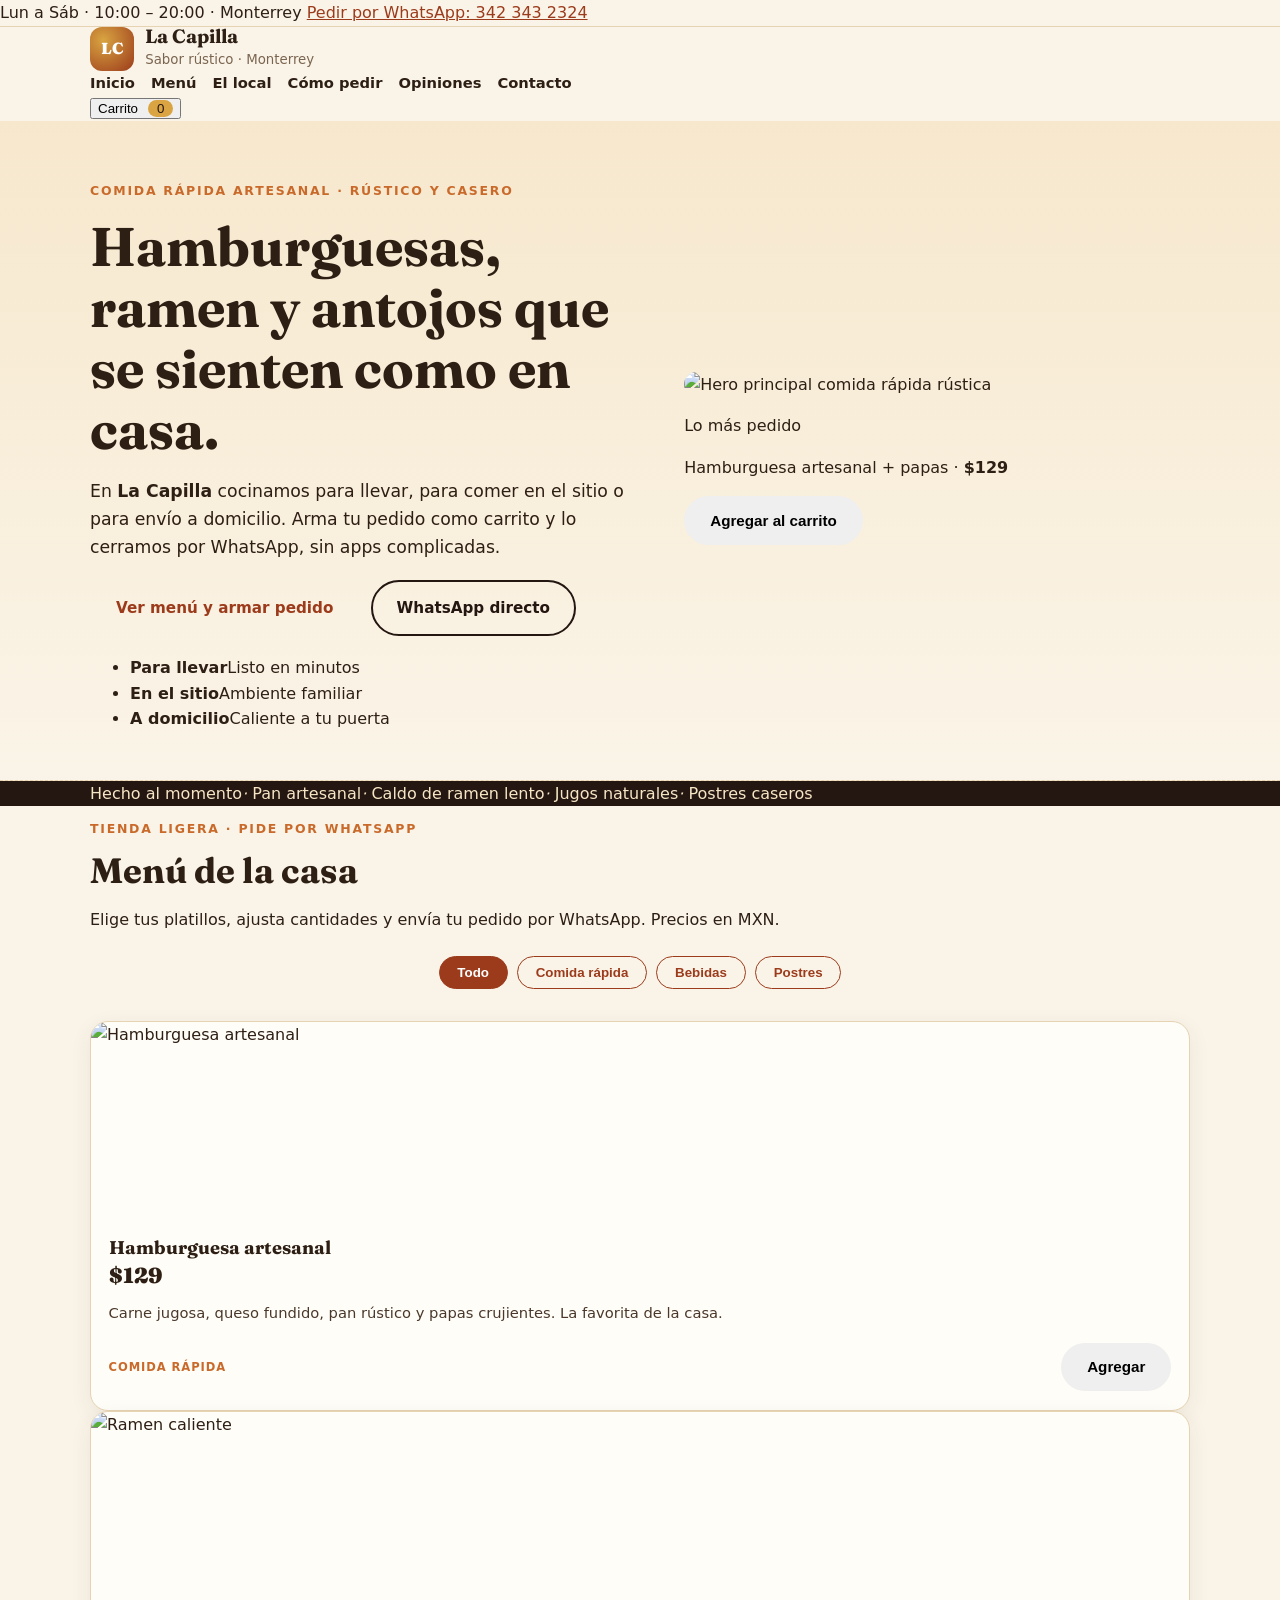
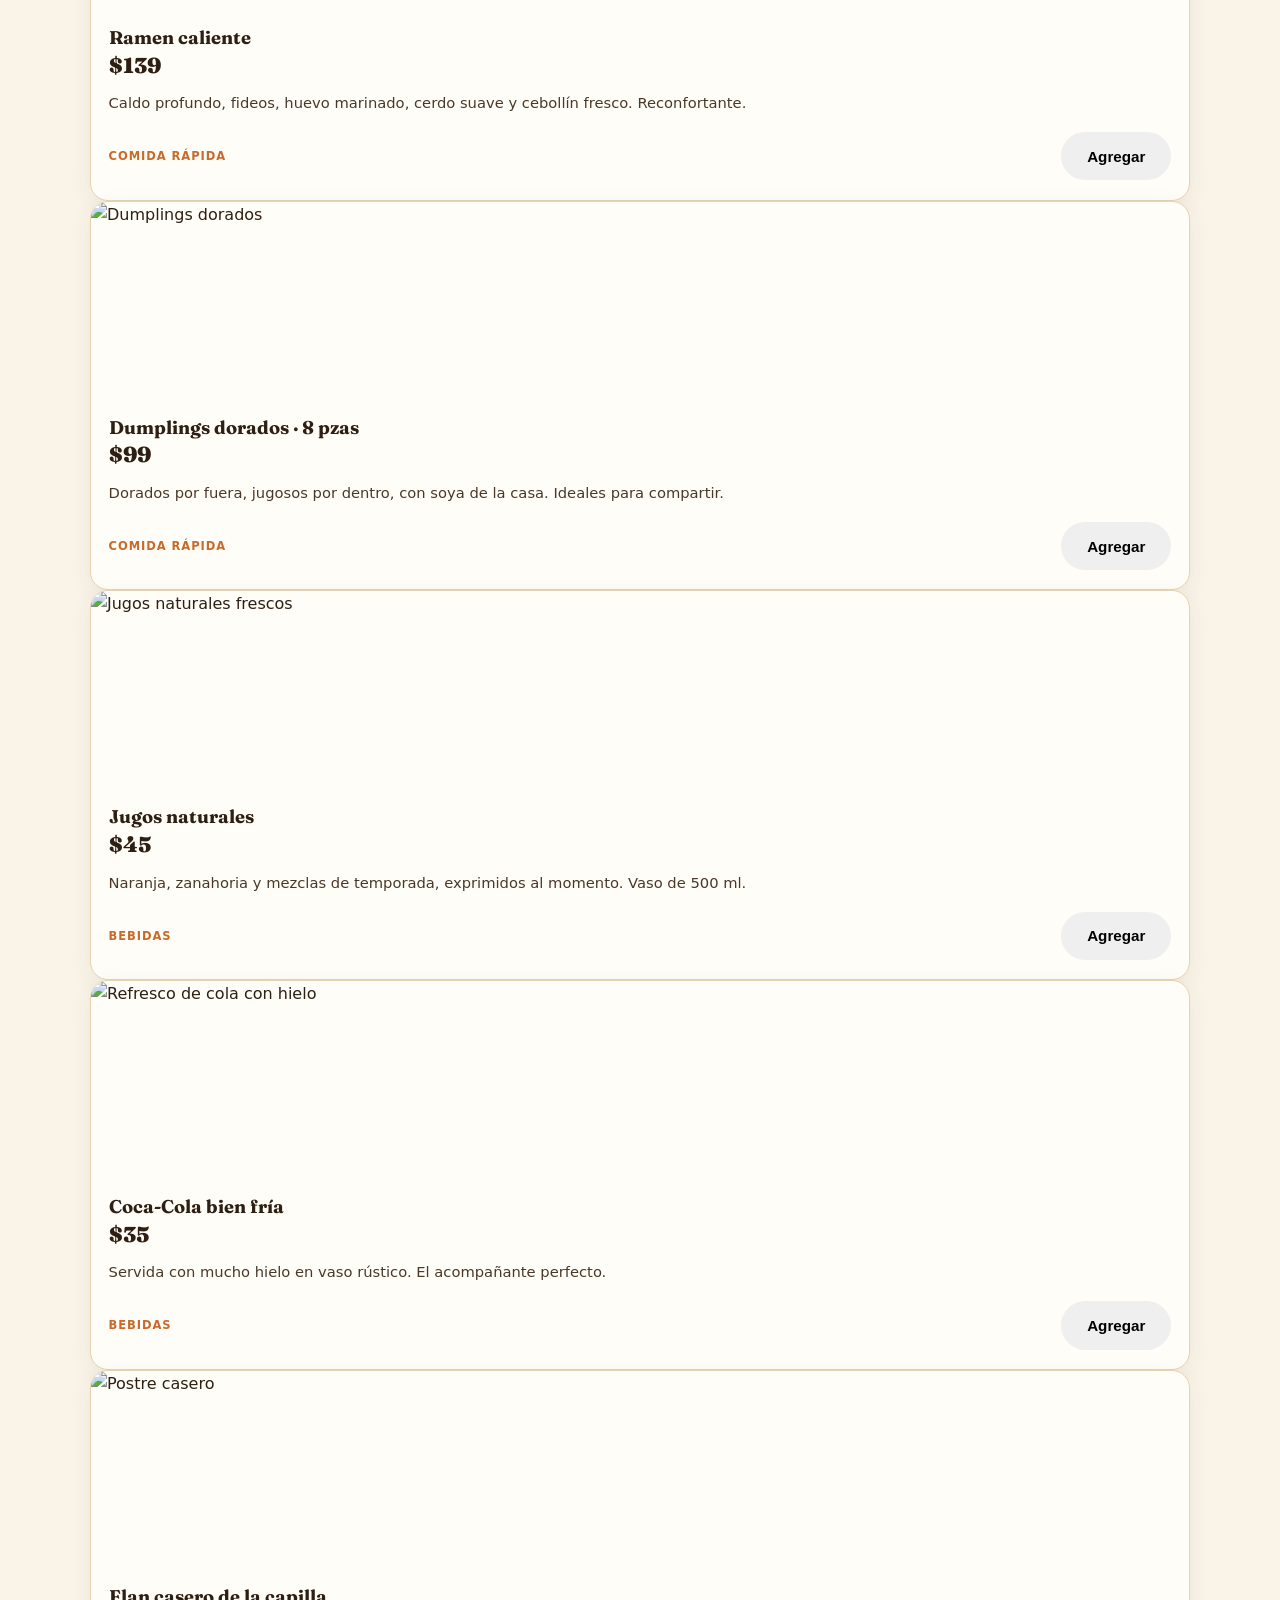
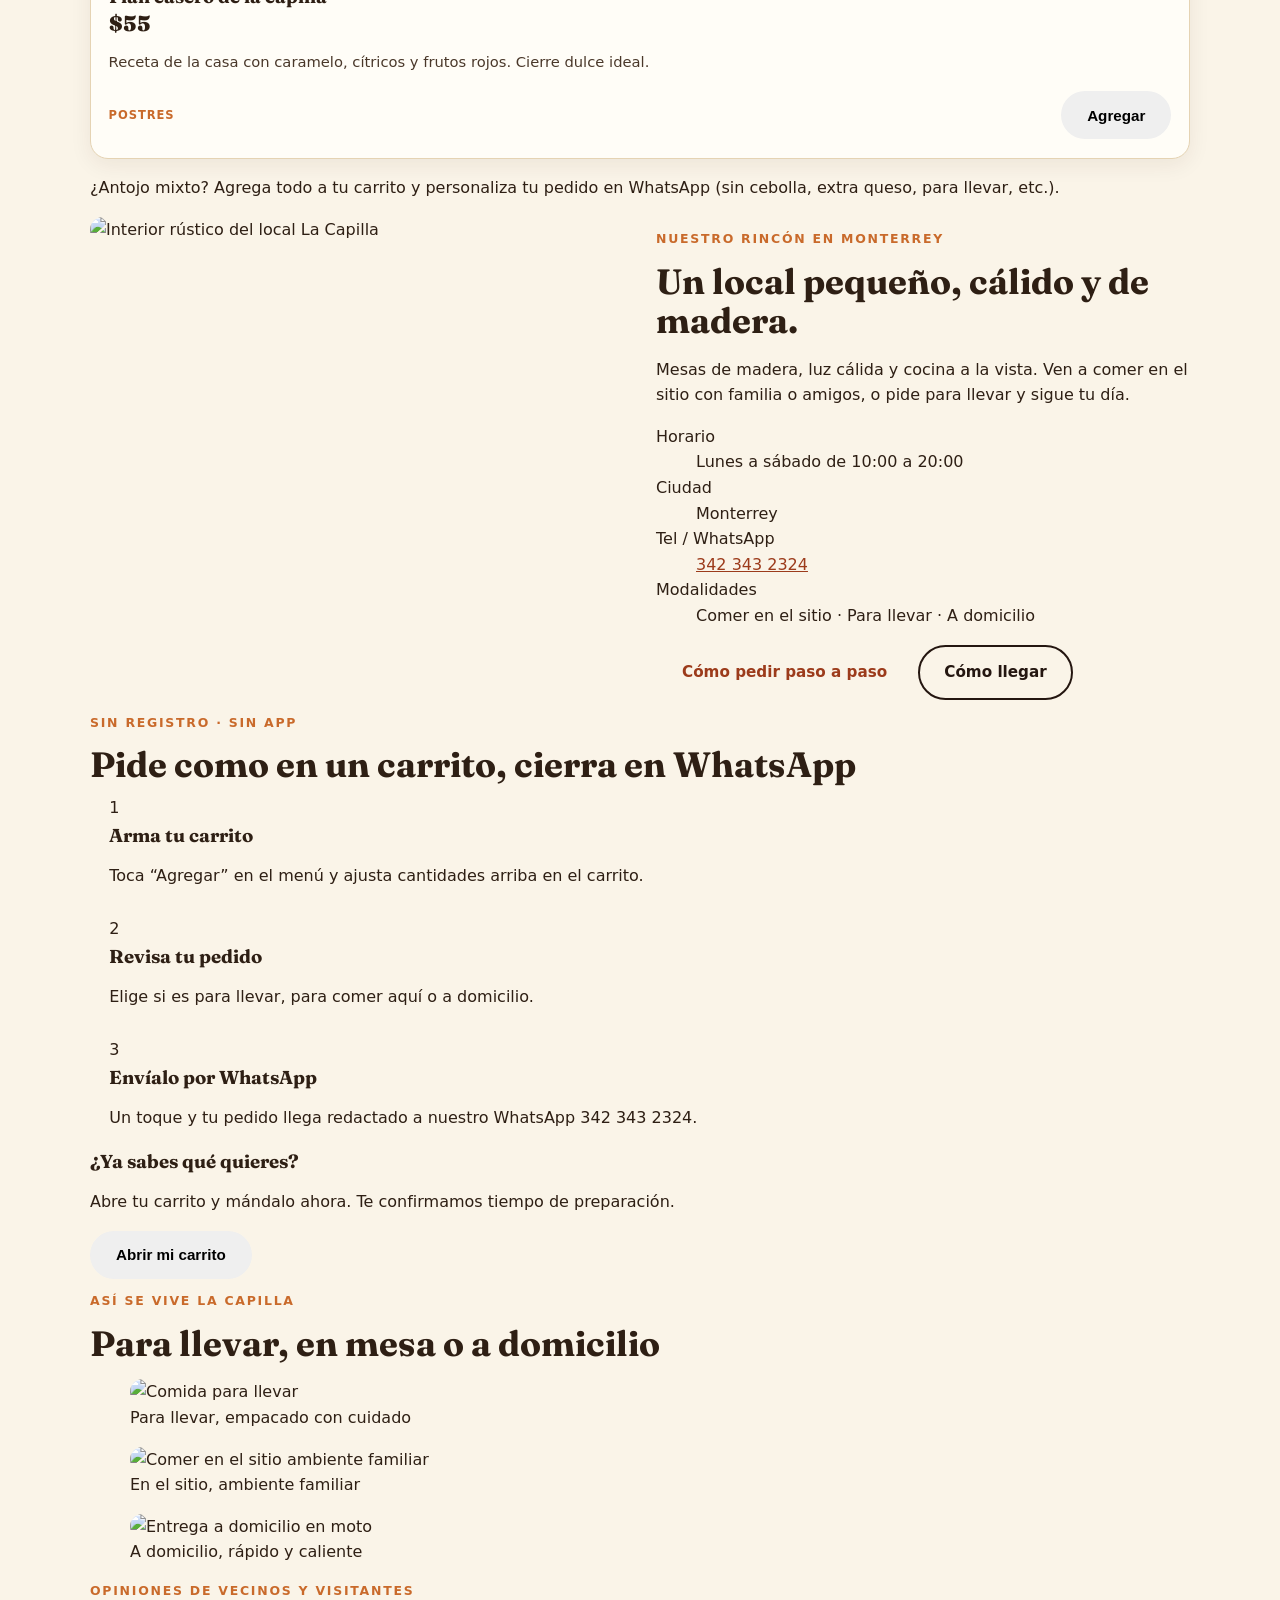
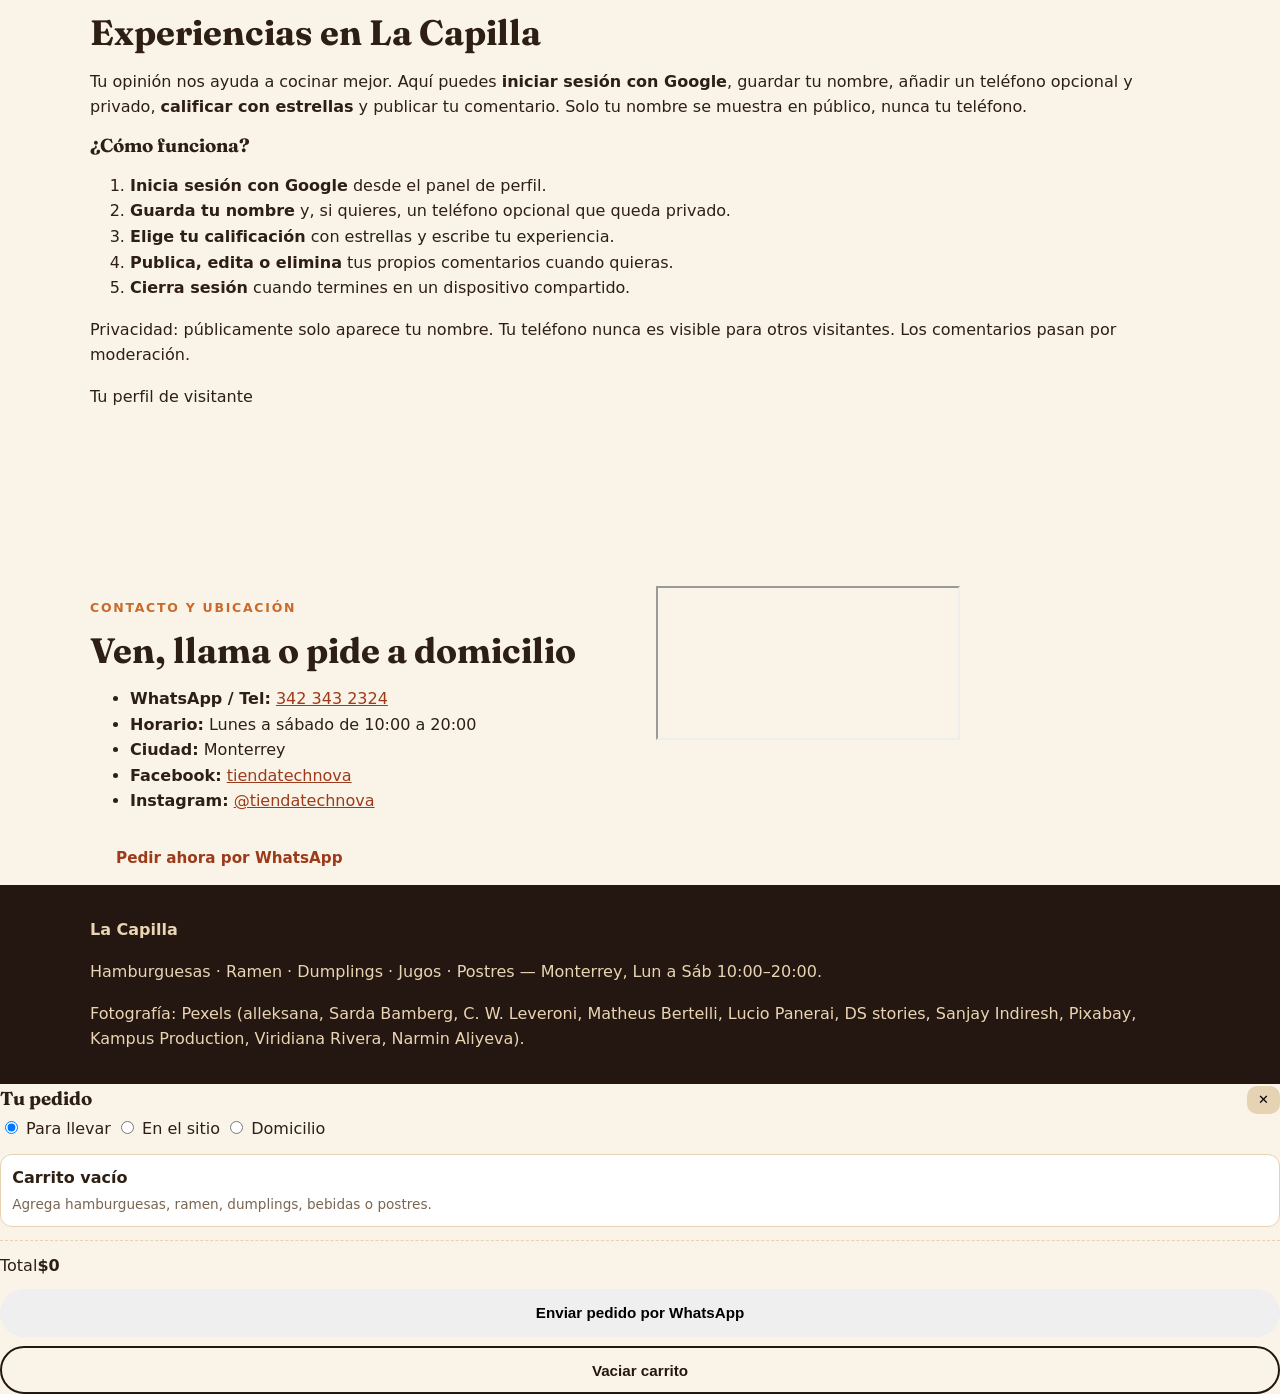
==== commit 8e7a62c5: "generate index.html" ====
--- a/index.html
+++ b/index.html
@@ -3,329 +3,319 @@
 <head>
 <meta charset="UTF-8">
 <meta name="viewport" content="width=device-width, initial-scale=1.0">
-<title>La Capilla · Comida rústica en Monterrey — Hamburguesas, Ramen, Dumplings</title>
-<meta name="description" content="La Capilla en Monterrey: hamburguesas, ramen, dumplings, jugos naturales, postres caseros y Coca-Cola fría. Para llevar, para comer en el sitio y a domicilio. Pide por WhatsApp. Lunes a sábado 10:00 a 20:00.">
-<link rel="stylesheet" href="styles.css">
+<title>La Capilla · Hamburguesas, Ramen y Antojos en Monterrey</title>
+<meta name="description" content="La Capilla en Monterrey: hamburguesas artesanales, ramen caliente, dumplings, jugos naturales y postres. Para llevar, para comer en el sitio o a domicilio. Pide por WhatsApp.">
 <link rel="preconnect" href="https://fonts.googleapis.com">
 <link rel="preconnect" href="https://fonts.gstatic.com" crossorigin>
-<link href="https://fonts.googleapis.com/css2?family=Fraunces:opsz,wght@9..144,600;9..144,700;9..144,900&family=Nunito:wght@400;600;700;800&display=swap" rel="stylesheet">
+<link href="https://fonts.googleapis.com/css2?family=Fraunces:opsz,wght@9..144,600;9..144,700;9..144,900&family=Inter:wght@400;500;600;700&display=swap" rel="stylesheet">
+<link rel="stylesheet" href="styles.css">
 </head>
 <body>
-<a class="skip" href="#menu" data-eb-editable="link" data-eb-key="index.a.1" data-eb-role="a" data-eb-kind="link">Saltar al menú</a>
-
-<header class="topbar" id="topbar">
-  <div class="wrap topbar-inner">
+<div class="topbar">
+  <span>Lun a Sáb · 10:00 – 20:00 · Monterrey</span>
+  <a href="https://wa.me/523423432324?text=Hola%20La%20Capilla%2C%20quiero%20hacer%20un%20pedido" target="_blank" rel="noopener" data-eb-editable="link" data-eb-key="index.a.1" data-eb-role="a" data-eb-kind="link">Pedir por WhatsApp: 342 343 2324</a>
+</div>
+
+<header class="header" id="inicio-nav">
+  <div class="wrap header-inner">
     <a class="brand" href="#inicio" aria-label="La Capilla inicio" data-eb-editable="link" data-eb-key="index.a.2" data-eb-role="a" data-eb-kind="link">
-      <span class="brand-mark" aria-hidden="true">LC</span>
-      <span class="brand-text"><strong>La Capilla</strong><small>cocina rústica · Monterrey</small></span>
+      <span class="brand-mark">LC</span>
+      <span class="brand-text"><strong>La Capilla</strong><small>Sabor rústico · Monterrey</small></span>
     </a>
-    <nav class="nav" aria-label="Navegación principal">
+    <nav class="nav" id="nav" aria-label="Navegación principal">
       <a href="#inicio" data-eb-editable="link" data-eb-key="index.a.3" data-eb-role="a" data-eb-kind="link">Inicio</a>
       <a href="#menu" data-eb-editable="link" data-eb-key="index.a.4" data-eb-role="a" data-eb-kind="link">Menú</a>
       <a href="#local" data-eb-editable="link" data-eb-key="index.a.5" data-eb-role="a" data-eb-kind="link">El local</a>
-      <a href="#pedido" data-eb-editable="link" data-eb-key="index.a.6" data-eb-role="a" data-eb-kind="link">Pedido</a>
+      <a href="#como-pedir" data-eb-editable="link" data-eb-key="index.a.6" data-eb-role="a" data-eb-kind="link">Cómo pedir</a>
       <a href="#opiniones" data-eb-editable="link" data-eb-key="index.a.7" data-eb-role="a" data-eb-kind="link">Opiniones</a>
       <a href="#contacto" data-eb-editable="link" data-eb-key="index.a.8" data-eb-role="a" data-eb-kind="link">Contacto</a>
     </nav>
-    <div class="top-actions">
-      <a href="#opiniones" class="btn btn-ghost small" data-eb-editable="link" data-eb-key="index.a.9" data-eb-role="a" data-eb-kind="link">Opiniones</a>
-      <a class="btn btn-wa small" href="https://wa.me/523423432324?text=Hola%20La%20Capilla%2C%20quiero%20hacer%20un%20pedido" target="_blank" rel="noopener" data-eb-editable="link" data-eb-key="index.a.10" data-eb-role="a" data-eb-kind="link">WhatsApp</a>
-      <button class="btn btn-dark small cart-open" id="openCart" type="button" aria-haspopup="dialog" data-eb-editable="link" data-eb-key="index.button.11" data-eb-role="button" data-eb-kind="link">Carrito <span class="cart-count" id="cartCount">0</span></button>
-      <button class="menu-toggle" id="menuToggle" aria-label="Abrir menú" aria-expanded="false" data-eb-editable="link" data-eb-key="index.button.12" data-eb-role="button" data-eb-kind="link">☰</button>
-    </div>
-  </div>
-  <div class="mobile-nav" id="mobileNav">
-    <a href="#inicio" data-eb-editable="link" data-eb-key="index.a.13" data-eb-role="a" data-eb-kind="link">Inicio</a>
-    <a href="#menu" data-eb-editable="link" data-eb-key="index.a.14" data-eb-role="a" data-eb-kind="link">Menú</a>
-    <a href="#local" data-eb-editable="link" data-eb-key="index.a.15" data-eb-role="a" data-eb-kind="link">El local</a>
-    <a href="#pedido" data-eb-editable="link" data-eb-key="index.a.16" data-eb-role="a" data-eb-kind="link">Pedido</a>
-    <a href="#opiniones" data-eb-editable="link" data-eb-key="index.a.17" data-eb-role="a" data-eb-kind="link">Opiniones</a>
-    <a href="#contacto" data-eb-editable="link" data-eb-key="index.a.18" data-eb-role="a" data-eb-kind="link">Contacto</a>
+    <div class="header-actions">
+      <button class="cart-btn" id="openCart" aria-label="Abrir carrito" data-eb-editable="link" data-eb-key="index.button.9" data-eb-role="button" data-eb-kind="link">Carrito <span class="cart-count" id="cartCount">0</span></button>
+      <button class="menu-toggle" id="menuToggle" aria-label="Abrir menú" data-eb-editable="link" data-eb-key="index.button.10" data-eb-role="button" data-eb-kind="link">☰</button>
+    </div>
   </div>
 </header>
 
-<main id="inicio">
-  <!-- HERO -->
-  <section class="hero">
-    <div class="wrap hero-grid">
-      <div class="hero-copy">
-        <p class="kicker" data-eb-editable="text" data-eb-key="index.p.19" data-eb-role="p" data-eb-kind="text">Monterrey · Para llevar · En el sitio · A domicilio</p>
-        <h1 data-eb-editable="text" data-eb-key="index.h1.20" data-eb-role="h1" data-eb-kind="text">Comida casera y rústica, <em>lista para disfrutar</em> donde estés.</h1>
-        <p class="lead" data-eb-editable="text" data-eb-key="index.p.21" data-eb-role="p" data-eb-kind="text">Somos <strong>La Capilla</strong>: hamburguesas jugosas, ramen reconfortante, dumplings al vapor, jugos naturales, postres caseros y Coca-Cola bien fría. Pide en 2 minutos por WhatsApp tipo carrito.</p>
-        <div class="hero-cta">
-          <a class="btn btn-wa" href="#menu" data-eb-editable="link" data-eb-key="index.a.22" data-eb-role="a" data-eb-kind="link">Ver menú y pedir</a>
-          <a class="btn btn-ghost" href="#pedido" data-eb-editable="link" data-eb-key="index.a.23" data-eb-role="a" data-eb-kind="link">Cómo pedir</a>
-        </div>
-        <ul class="hero-meta">
-          <li><strong>Lun–Sáb</strong><span>10:00 a 20:00</span></li>
-          <li><strong>Tel / WhatsApp</strong><span><a href="tel:+523423432324" data-eb-editable="link" data-eb-key="index.a.24" data-eb-role="a" data-eb-kind="link">342 343 2324</a></span></li>
-          <li><strong>Monterrey</strong><span>comida rápida y bebidas</span></li>
-        </ul>
-        <div class="trust">
-          <span class="dot"></span> Pedido directo sin apps · Pagas al recibir · Ideal para celular
-        </div>
-      </div>
-      <div class="hero-media">
-        <figure class="hero-frame">
-          <img src="https://images.pexels.com/photos/1639562/pexels-photo-1639562.jpeg?auto=compress&cs=tinysrgb&dpr=2&h=650&w=940" alt="Hero hamburguesa rústica principal — hamburguesa gourmet sobre mesa de madera" loading="eager" fetchpriority="high" data-eb-editable="image" data-eb-key="index.img.25" data-eb-role="img" data-eb-kind="image">
-          <figcaption>Hamburguesa rústica de la casa · Foto: Valeria Boltneva / Pexels</figcaption>
-        </figure>
-        <div class="hero-cards">
-          <article><strong>Ramen</strong><span>caldo casero + huevo</span></article>
-          <article><strong>Dumplings</strong><span>al vapor con soya</span></article>
-          <article><strong>Flan</strong><span>receta de la casa</span></article>
-        </div>
-      </div>
-    </div>
-  </section>
-
-  <!-- TIRA SERVICIOS -->
-  <section class="strip">
-    <div class="wrap strip-grid">
-      <div><h2 data-eb-editable="text" data-eb-key="index.h2.26" data-eb-role="h2" data-eb-kind="text">Para llevar</h2><p data-eb-editable="text" data-eb-key="index.p.27" data-eb-role="p" data-eb-kind="text">Empaque rústico que llega caliente y sin derrames.</p></div>
-      <div><h2 data-eb-editable="text" data-eb-key="index.h2.28" data-eb-role="h2" data-eb-kind="text">En el sitio</h2><p data-eb-editable="text" data-eb-key="index.p.29" data-eb-role="p" data-eb-kind="text">Mesas de madera, ambiente cálido y trato familiar.</p></div>
-      <div><h2 data-eb-editable="text" data-eb-key="index.h2.30" data-eb-role="h2" data-eb-kind="text">A domicilio</h2><p data-eb-editable="text" data-eb-key="index.p.31" data-eb-role="p" data-eb-kind="text">Reparto en moto en la zona. Pide por WhatsApp.</p></div>
-    </div>
-  </section>
-
-  <!-- MENU / TIENDA LIGERA -->
-  <section class="menu-section" id="menu">
-    <div class="wrap">
-      <p class="kicker center" data-eb-editable="text" data-eb-key="index.p.32" data-eb-role="p" data-eb-kind="text">Carta · comida rápida y bebidas</p>
-      <h2 class="center" data-eb-editable="text" data-eb-key="index.h2.33" data-eb-role="h2" data-eb-kind="text">Arma tu pedido como en un carrito</h2>
-      <p class="center muted max" data-eb-editable="text" data-eb-key="index.p.34" data-eb-role="p" data-eb-kind="text">Elige, suma al carrito y pulsa <strong>“Pedir por WhatsApp”</strong>. Te llega el mensaje ya redactado, solo lo envías y lo confirmamos. Precios en MXN.</p>
-
-      <div class="filters" role="tablist" aria-label="Filtrar por categoría">
-        <button class="chip active" data-filter="all" type="button" data-eb-editable="link" data-eb-key="index.button.35" data-eb-role="button" data-eb-kind="link">Todo</button>
-        <button class="chip" data-filter="rapida" type="button" data-eb-editable="link" data-eb-key="index.button.36" data-eb-role="button" data-eb-kind="link">Hamburguesas</button>
-        <button class="chip" data-filter="oriental" type="button" data-eb-editable="link" data-eb-key="index.button.37" data-eb-role="button" data-eb-kind="link">Ramen y dumplings</button>
-        <button class="chip" data-filter="bebidas" type="button" data-eb-editable="link" data-eb-key="index.button.38" data-eb-role="button" data-eb-kind="link">Bebidas</button>
-        <button class="chip" data-filter="postres" type="button" data-eb-editable="link" data-eb-key="index.button.39" data-eb-role="button" data-eb-kind="link">Postres</button>
-      </div>
-
-      <div class="cards" id="productGrid">
-        <article class="card" data-cat="rapida" data-id="hamb-clasica" data-name="Hamburguesa Clásica La Capilla" data-price="89">
-          <img src="https://images.pexels.com/photos/10922927/pexels-photo-10922927.jpeg?auto=compress&cs=tinysrgb&dpr=2&h=650&w=940" alt="Hamburguesas carta — cheeseburger clásica con pepinillos y lechuga" loading="lazy" data-eb-editable="image" data-eb-key="index.img.40" data-eb-role="img" data-eb-kind="image">
-          <div class="card-body">
-            <p class="tag" data-eb-editable="text" data-eb-key="index.p.41" data-eb-role="p" data-eb-kind="text">La favorita · Comida rápida</p>
-            <h3 data-eb-editable="text" data-eb-key="index.h3.42" data-eb-role="h3" data-eb-kind="text">Hamburguesa Clásica La Capilla</h3>
-            <p data-eb-editable="text" data-eb-key="index.p.43" data-eb-role="p" data-eb-kind="text">Carne jugosa, queso fundido, lechuga, jitomate, pepinillos y aderezo de la casa en pan rústico.</p>
-            <div class="card-foot"><span class="price">$89</span><button class="btn btn-dark small add" type="button" data-eb-editable="link" data-eb-key="index.button.44" data-eb-role="button" data-eb-kind="link">Agregar</button></div>
-          </div>
-        </article>
-
-        <article class="card" data-cat="rapida" data-id="hamb-doble" data-name="Hamburguesa Doble Capilla" data-price="129">
-          <img src="https://images.pexels.com/photos/534285/pexels-photo-534285.jpeg?auto=compress&cs=tinysrgb&dpr=2&h=650&w=940" alt="Comer en el sitio ambiente — persona sosteniendo hamburguesa casera" loading="lazy" data-eb-editable="image" data-eb-key="index.img.45" data-eb-role="img" data-eb-kind="image">
-          <div class="card-body">
-            <p class="tag" data-eb-editable="text" data-eb-key="index.p.46" data-eb-role="p" data-eb-kind="text">Para compartir · Doble carne</p>
-            <h3 data-eb-editable="text" data-eb-key="index.h3.47" data-eb-role="h3" data-eb-kind="text">Hamburguesa Doble Capilla</h3>
-            <p data-eb-editable="text" data-eb-key="index.p.48" data-eb-role="p" data-eb-kind="text">Doble carne, doble queso, tocino crujiente y papas sazonadas. Para hambre grande.</p>
-            <div class="card-foot"><span class="price">$129</span><button class="btn btn-dark small add" type="button" data-eb-editable="link" data-eb-key="index.button.49" data-eb-role="button" data-eb-kind="link">Agregar</button></div>
-          </div>
-        </article>
-
-        <article class="card" data-cat="oriental" data-id="ramen-casa" data-name="Ramen de la Casa" data-price="110">
-          <img src="https://images.pexels.com/photos/6645924/pexels-photo-6645924.jpeg?auto=compress&cs=tinysrgb&dpr=2&h=650&w=940" alt="Ramen para llevar — tazón de ramen con fideos y huevo vista superior" loading="lazy" data-eb-editable="image" data-eb-key="index.img.50" data-eb-role="img" data-eb-kind="image">
-          <div class="card-body">
-            <p class="tag" data-eb-editable="text" data-eb-key="index.p.51" data-eb-role="p" data-eb-kind="text">Caldito casero · Oriental</p>
-            <h3 data-eb-editable="text" data-eb-key="index.h3.52" data-eb-role="h3" data-eb-kind="text">Ramen de la Casa</h3>
-            <p data-eb-editable="text" data-eb-key="index.p.53" data-eb-role="p" data-eb-kind="text">Fideos, huevo marinado, cerdo suave, elote y cebollín. Ideal para llevar o a domicilio.</p>
-            <div class="card-foot"><span class="price">$110</span><button class="btn btn-dark small add" type="button" data-eb-editable="link" data-eb-key="index.button.54" data-eb-role="button" data-eb-kind="link">Agregar</button></div>
-          </div>
-        </article>
-
-        <article class="card" data-cat="oriental" data-id="dumplings-8" data-name="Dumplings (8 pzas)" data-price="95">
-          <img src="https://images.pexels.com/photos/7719909/pexels-photo-7719909.jpeg?auto=compress&cs=tinysrgb&dpr=2&h=650&w=940" alt="Dumplings dopling — gyozas al vapor con salsa de soya en plato rojo" loading="lazy" data-eb-editable="image" data-eb-key="index.img.55" data-eb-role="img" data-eb-kind="image">
-          <div class="card-body">
-            <p class="tag" data-eb-editable="text" data-eb-key="index.p.56" data-eb-role="p" data-eb-kind="text">Al vapor · Con soya</p>
-            <h3 data-eb-editable="text" data-eb-key="index.h3.57" data-eb-role="h3" data-eb-kind="text">Dumplings “Dopling” (8 pzas)</h3>
-            <p data-eb-editable="text" data-eb-key="index.p.58" data-eb-role="p" data-eb-kind="text">Gyozas jugosas al vapor con salsa de soya. Crujientes por fuera, suaves por dentro.</p>
-            <div class="card-foot"><span class="price">$95</span><button class="btn btn-dark small add" type="button" data-eb-editable="link" data-eb-key="index.button.59" data-eb-role="button" data-eb-kind="link">Agregar</button></div>
-          </div>
-        </article>
-
-        <article class="card" data-cat="bebidas" data-id="coca-fria" data-name="Coca-Cola bien fría" data-price="30">
-          <img src="https://images.pexels.com/photos/7001005/pexels-photo-7001005.jpeg?auto=compress&cs=tinysrgb&dpr=2&h=650&w=940" alt="Coca cola fría — botella entre hielos" loading="lazy" data-eb-editable="image" data-eb-key="index.img.60" data-eb-role="img" data-eb-kind="image">
-          <div class="card-body">
-            <p class="tag" data-eb-editable="text" data-eb-key="index.p.61" data-eb-role="p" data-eb-kind="text">Bien helada · 600 ml</p>
-            <h3 data-eb-editable="text" data-eb-key="index.h3.62" data-eb-role="h3" data-eb-kind="text">Coca-Cola bien fría</h3>
-            <p data-eb-editable="text" data-eb-key="index.p.63" data-eb-role="p" data-eb-kind="text">La compañera perfecta de la hamburguesa. Servida con mucho hielo.</p>
-            <div class="card-foot"><span class="price">$30</span><button class="btn btn-dark small add" type="button" data-eb-editable="link" data-eb-key="index.button.64" data-eb-role="button" data-eb-kind="link">Agregar</button></div>
-          </div>
-        </article>
-
-        <article class="card" data-cat="bebidas" data-id="jugos-nat" data-name="Jugos naturales" data-price="45">
-          <img src="https://images.pexels.com/photos/8215110/pexels-photo-8215110.jpeg?auto=compress&cs=tinysrgb&dpr=2&h=650&w=940" alt="Jugos naturales — vasos de jugos de frutas variadas" loading="lazy" data-eb-editable="image" data-eb-key="index.img.65" data-eb-role="img" data-eb-kind="image">
-          <div class="card-body">
-            <p class="tag" data-eb-editable="text" data-eb-key="index.p.66" data-eb-role="p" data-eb-kind="text">Natural · Del día</p>
-            <h3 data-eb-editable="text" data-eb-key="index.h3.67" data-eb-role="h3" data-eb-kind="text">Jugos naturales</h3>
-            <p data-eb-editable="text" data-eb-key="index.p.68" data-eb-role="p" data-eb-kind="text">Naranja, piña, mango o combinado. Fruta fresca exprimida al momento.</p>
-            <div class="card-foot"><span class="price">$45</span><button class="btn btn-dark small add" type="button" data-eb-editable="link" data-eb-key="index.button.69" data-eb-role="button" data-eb-kind="link">Agregar</button></div>
-          </div>
-        </article>
-
-        <article class="card" data-cat="postres" data-id="flan-casa" data-name="Flan casero con caramelo" data-price="50">
-          <img src="https://images.pexels.com/photos/10918153/pexels-photo-10918153.jpeg?auto=compress&cs=tinysrgb&dpr=2&h=650&w=940" alt="Postres caseros — flan casero con caramelo en charola de madera" loading="lazy" data-eb-editable="image" data-eb-key="index.img.70" data-eb-role="img" data-eb-kind="image">
-          <div class="card-body">
-            <p class="tag" data-eb-editable="text" data-eb-key="index.p.71" data-eb-role="p" data-eb-kind="text">Receta familiar · Postre</p>
-            <h3 data-eb-editable="text" data-eb-key="index.h3.72" data-eb-role="h3" data-eb-kind="text">Flan casero con caramelo</h3>
-            <p data-eb-editable="text" data-eb-key="index.p.73" data-eb-role="p" data-eb-kind="text">Cremoso, con caramelo dorado y presentación rústica. El cierre perfecto.</p>
-            <div class="card-foot"><span class="price">$50</span><button class="btn btn-dark small add" type="button" data-eb-editable="link" data-eb-key="index.button.74" data-eb-role="button" data-eb-kind="link">Agregar</button></div>
-          </div>
-        </article>
-
-        <article class="card promo" data-cat="rapida postres bebidas" data-id="combo-capilla" data-name="Combo Capilla (hamburguesa+coca+flan)" data-price="149">
-          <div class="card-body">
-            <p class="tag" data-eb-editable="text" data-eb-key="index.p.75" data-eb-role="p" data-eb-kind="text">Ahorra $20 · Combo</p>
-            <h3 data-eb-editable="text" data-eb-key="index.h3.76" data-eb-role="h3" data-eb-kind="text">Combo Capilla</h3>
-            <p data-eb-editable="text" data-eb-key="index.p.77" data-eb-role="p" data-eb-kind="text">Hamburguesa clásica + Coca-Cola fría + mini flan. Para llevar o en el sitio.</p>
-            <div class="card-foot"><span class="price">$149 <s>$169</s></span><button class="btn btn-wa small add" type="button" data-eb-editable="link" data-eb-key="index.button.78" data-eb-role="button" data-eb-kind="link">Agregar combo</button></div>
-            <p class="mini-note" data-eb-editable="text" data-eb-key="index.p.79" data-eb-role="p" data-eb-kind="text">Sin foto: se prepara al momento con ingredientes del menú.</p>
-          </div>
-        </article>
-      </div>
-      <p class="credits" data-eb-editable="text" data-eb-key="index.p.80" data-eb-role="p" data-eb-kind="text">Fotos de carta vía Pexels: Gonzalo Acuña, RDNE Stock project, Lucio Panerai, Fafegh, Kindel Media, SimplyArt4794, Pixabay. Licencia Pexels.</p>
-    </div>
-  </section>
-
-  <!-- LOCAL -->
-  <section class="local" id="local">
-    <div class="wrap local-grid">
+<main>
+<!-- HERO -->
+<section class="hero" id="inicio">
+  <div class="wrap hero-grid">
+    <div class="hero-copy">
+      <p class="kicker" data-eb-editable="text" data-eb-key="index.p.11" data-eb-role="p" data-eb-kind="text">Comida rápida artesanal · Rústico y casero</p>
+      <h1 data-eb-editable="text" data-eb-key="index.h1.12" data-eb-role="h1" data-eb-kind="text">Hamburguesas, ramen y antojos que se sienten como en casa.</h1>
+      <p class="lead" data-eb-editable="text" data-eb-key="index.p.13" data-eb-role="p" data-eb-kind="text">En <strong>La Capilla</strong> cocinamos para llevar, para comer en el sitio o para envío a domicilio. Arma tu pedido como carrito y lo cerramos por WhatsApp, sin apps complicadas.</p>
+      <div class="hero-cta">
+        <a class="btn btn-primary" href="#menu" data-eb-editable="link" data-eb-key="index.a.14" data-eb-role="a" data-eb-kind="link">Ver menú y armar pedido</a>
+        <a class="btn btn-ghost" href="https://wa.me/523423432324?text=Hola%20La%20Capilla%2C%20quiero%20hacer%20un%20pedido" target="_blank" rel="noopener" data-eb-editable="link" data-eb-key="index.a.15" data-eb-role="a" data-eb-kind="link">WhatsApp directo</a>
+      </div>
+      <ul class="hero-modes">
+        <li><strong>Para llevar</strong><span>Listo en minutos</span></li>
+        <li><strong>En el sitio</strong><span>Ambiente familiar</span></li>
+        <li><strong>A domicilio</strong><span>Caliente a tu puerta</span></li>
+      </ul>
+    </div>
+    <div class="hero-media">
+      <img src="https://images.pexels.com/photos/6092887/pexels-photo-6092887.jpeg?auto=compress&cs=tinysrgb&dpr=2&h=650&w=940" alt="Hero principal comida rápida rústica" loading="eager" data-eb-editable="image" data-eb-key="index.img.16" data-eb-role="img" data-eb-kind="image">
+      <div class="hero-card">
+        <p class="hero-card-title" data-eb-editable="text" data-eb-key="index.p.17" data-eb-role="p" data-eb-kind="text">Lo más pedido</p>
+        <p data-eb-editable="text" data-eb-key="index.p.18" data-eb-role="p" data-eb-kind="text">Hamburguesa artesanal + papas · <strong>$129</strong></p>
+        <button class="btn btn-small" data-add="hamburguesa" data-eb-editable="link" data-eb-key="index.button.19" data-eb-role="button" data-eb-kind="link">Agregar al carrito</button>
+      </div>
+    </div>
+  </div>
+</section>
+
+<!-- CINTA -->
+<section class="strip">
+  <div class="wrap strip-inner">
+    <span>Hecho al momento</span><i>·</i>
+    <span>Pan artesanal</span><i>·</i>
+    <span>Caldo de ramen lento</span><i>·</i>
+    <span>Jugos naturales</span><i>·</i>
+    <span>Postres caseros</span>
+  </div>
+</section>
+
+<!-- MENU / TIENDA -->
+<section class="section" id="menu">
+  <div class="wrap">
+    <p class="kicker" data-eb-editable="text" data-eb-key="index.p.20" data-eb-role="p" data-eb-kind="text">Tienda ligera · Pide por WhatsApp</p>
+    <div class="section-head">
+      <h2 data-eb-editable="text" data-eb-key="index.h2.21" data-eb-role="h2" data-eb-kind="text">Menú de la casa</h2>
+      <p data-eb-editable="text" data-eb-key="index.p.22" data-eb-role="p" data-eb-kind="text">Elige tus platillos, ajusta cantidades y envía tu pedido por WhatsApp. Precios en MXN.</p>
+    </div>
+    <div class="filters" role="tablist" aria-label="Filtrar menú">
+      <button class="chip active" data-filter="todo" data-eb-editable="link" data-eb-key="index.button.23" data-eb-role="button" data-eb-kind="link">Todo</button>
+      <button class="chip" data-filter="comida" data-eb-editable="link" data-eb-key="index.button.24" data-eb-role="button" data-eb-kind="link">Comida rápida</button>
+      <button class="chip" data-filter="bebidas" data-eb-editable="link" data-eb-key="index.button.25" data-eb-role="button" data-eb-kind="link">Bebidas</button>
+      <button class="chip" data-filter="postres" data-eb-editable="link" data-eb-key="index.button.26" data-eb-role="button" data-eb-kind="link">Postres</button>
+    </div>
+    <div class="menu-grid" id="menuGrid">
+
+      <article class="card" data-cat="comida" data-id="hamburguesa">
+        <img src="https://images.pexels.com/photos/34140639/pexels-photo-34140639.jpeg?auto=compress&cs=tinysrgb&dpr=2&h=650&w=940" alt="Hamburguesa artesanal" loading="lazy" data-eb-editable="image" data-eb-key="index.img.27" data-eb-role="img" data-eb-kind="image">
+        <div class="card-body">
+          <div class="card-top"><h3 data-eb-editable="text" data-eb-key="index.h3.28" data-eb-role="h3" data-eb-kind="text">Hamburguesa artesanal</h3><span class="price">$129</span></div>
+          <p data-eb-editable="text" data-eb-key="index.p.29" data-eb-role="p" data-eb-kind="text">Carne jugosa, queso fundido, pan rústico y papas crujientes. La favorita de la casa.</p>
+          <div class="card-foot">
+            <span class="tag">Comida rápida</span>
+            <button class="btn btn-small" data-add="hamburguesa" data-eb-editable="link" data-eb-key="index.button.30" data-eb-role="button" data-eb-kind="link">Agregar</button>
+          </div>
+        </div>
+      </article>
+
+      <article class="card" data-cat="comida" data-id="ramen">
+        <img src="https://images.pexels.com/photos/31393431/pexels-photo-31393431.jpeg?auto=compress&cs=tinysrgb&dpr=2&h=650&w=940" alt="Ramen caliente" loading="lazy" data-eb-editable="image" data-eb-key="index.img.31" data-eb-role="img" data-eb-kind="image">
+        <div class="card-body">
+          <div class="card-top"><h3 data-eb-editable="text" data-eb-key="index.h3.32" data-eb-role="h3" data-eb-kind="text">Ramen caliente</h3><span class="price">$139</span></div>
+          <p data-eb-editable="text" data-eb-key="index.p.33" data-eb-role="p" data-eb-kind="text">Caldo profundo, fideos, huevo marinado, cerdo suave y cebollín fresco. Reconfortante.</p>
+          <div class="card-foot">
+            <span class="tag">Comida rápida</span>
+            <button class="btn btn-small" data-add="ramen" data-eb-editable="link" data-eb-key="index.button.34" data-eb-role="button" data-eb-kind="link">Agregar</button>
+          </div>
+        </div>
+      </article>
+
+      <article class="card" data-cat="comida" data-id="dumplings">
+        <img src="https://images.pexels.com/photos/7719909/pexels-photo-7719909.jpeg?auto=compress&cs=tinysrgb&dpr=2&h=650&w=940" alt="Dumplings dorados" loading="lazy" data-eb-editable="image" data-eb-key="index.img.35" data-eb-role="img" data-eb-kind="image">
+        <div class="card-body">
+          <div class="card-top"><h3 data-eb-editable="text" data-eb-key="index.h3.36" data-eb-role="h3" data-eb-kind="text">Dumplings dorados · 8 pzas</h3><span class="price">$99</span></div>
+          <p data-eb-editable="text" data-eb-key="index.p.37" data-eb-role="p" data-eb-kind="text">Dorados por fuera, jugosos por dentro, con soya de la casa. Ideales para compartir.</p>
+          <div class="card-foot">
+            <span class="tag">Comida rápida</span>
+            <button class="btn btn-small" data-add="dumplings" data-eb-editable="link" data-eb-key="index.button.38" data-eb-role="button" data-eb-kind="link">Agregar</button>
+          </div>
+        </div>
+      </article>
+
+      <article class="card" data-cat="bebidas" data-id="jugos">
+        <img src="https://images.pexels.com/photos/9228138/pexels-photo-9228138.jpeg?auto=compress&cs=tinysrgb&dpr=2&h=650&w=940" alt="Jugos naturales frescos" loading="lazy" data-eb-editable="image" data-eb-key="index.img.39" data-eb-role="img" data-eb-kind="image">
+        <div class="card-body">
+          <div class="card-top"><h3 data-eb-editable="text" data-eb-key="index.h3.40" data-eb-role="h3" data-eb-kind="text">Jugos naturales</h3><span class="price">$45</span></div>
+          <p data-eb-editable="text" data-eb-key="index.p.41" data-eb-role="p" data-eb-kind="text">Naranja, zanahoria y mezclas de temporada, exprimidos al momento. Vaso de 500 ml.</p>
+          <div class="card-foot">
+            <span class="tag">Bebidas</span>
+            <button class="btn btn-small" data-add="jugos" data-eb-editable="link" data-eb-key="index.button.42" data-eb-role="button" data-eb-kind="link">Agregar</button>
+          </div>
+        </div>
+      </article>
+
+      <article class="card" data-cat="bebidas" data-id="cola">
+        <img src="https://images.pexels.com/photos/20177323/pexels-photo-20177323.jpeg?auto=compress&cs=tinysrgb&dpr=2&h=650&w=940" alt="Refresco de cola con hielo" loading="lazy" data-eb-editable="image" data-eb-key="index.img.43" data-eb-role="img" data-eb-kind="image">
+        <div class="card-body">
+          <div class="card-top"><h3 data-eb-editable="text" data-eb-key="index.h3.44" data-eb-role="h3" data-eb-kind="text">Coca-Cola bien fría</h3><span class="price">$35</span></div>
+          <p data-eb-editable="text" data-eb-key="index.p.45" data-eb-role="p" data-eb-kind="text">Servida con mucho hielo en vaso rústico. El acompañante perfecto.</p>
+          <div class="card-foot">
+            <span class="tag">Bebidas</span>
+            <button class="btn btn-small" data-add="cola" data-eb-editable="link" data-eb-key="index.button.46" data-eb-role="button" data-eb-kind="link">Agregar</button>
+          </div>
+        </div>
+      </article>
+
+      <article class="card" data-cat="postres" data-id="postre">
+        <img src="https://images.pexels.com/photos/302468/pexels-photo-302468.jpeg?auto=compress&cs=tinysrgb&dpr=2&h=650&w=940" alt="Postre casero" loading="lazy" data-eb-editable="image" data-eb-key="index.img.47" data-eb-role="img" data-eb-kind="image">
+        <div class="card-body">
+          <div class="card-top"><h3 data-eb-editable="text" data-eb-key="index.h3.48" data-eb-role="h3" data-eb-kind="text">Flan casero de la capilla</h3><span class="price">$55</span></div>
+          <p data-eb-editable="text" data-eb-key="index.p.49" data-eb-role="p" data-eb-kind="text">Receta de la casa con caramelo, cítricos y frutos rojos. Cierre dulce ideal.</p>
+          <div class="card-foot">
+            <span class="tag">Postres</span>
+            <button class="btn btn-small" data-add="postre" data-eb-editable="link" data-eb-key="index.button.50" data-eb-role="button" data-eb-kind="link">Agregar</button>
+          </div>
+        </div>
+      </article>
+
+    </div>
+    <p class="menu-note" data-eb-editable="text" data-eb-key="index.p.51" data-eb-role="p" data-eb-kind="text">¿Antojo mixto? Agrega todo a tu carrito y personaliza tu pedido en WhatsApp (sin cebolla, extra queso, para llevar, etc.).</p>
+  </div>
+</section>
+
+<!-- LOCAL -->
+<section class="section section-wood" id="local">
+  <div class="wrap local-grid">
+    <div class="local-media">
+      <img src="https://images.pexels.com/photos/14965698/pexels-photo-14965698.jpeg?auto=compress&cs=tinysrgb&dpr=2&h=650&w=940" alt="Interior rústico del local La Capilla" loading="lazy" data-eb-editable="image" data-eb-key="index.img.52" data-eb-role="img" data-eb-kind="image">
+    </div>
+    <div class="local-copy">
+      <p class="kicker" data-eb-editable="text" data-eb-key="index.p.53" data-eb-role="p" data-eb-kind="text">Nuestro rincón en Monterrey</p>
+      <h2 data-eb-editable="text" data-eb-key="index.h2.54" data-eb-role="h2" data-eb-kind="text">Un local pequeño, cálido y de madera.</h2>
+      <p data-eb-editable="text" data-eb-key="index.p.55" data-eb-role="p" data-eb-kind="text">Mesas de madera, luz cálida y cocina a la vista. Ven a comer en el sitio con familia o amigos, o pide para llevar y sigue tu día.</p>
+      <dl class="facts">
+        <div><dt>Horario</dt><dd>Lunes a sábado de 10:00 a 20:00</dd></div>
+        <div><dt>Ciudad</dt><dd>Monterrey</dd></div>
+        <div><dt>Tel / WhatsApp</dt><dd><a href="https://wa.me/523423432324" target="_blank" rel="noopener" data-eb-editable="link" data-eb-key="index.a.56" data-eb-role="a" data-eb-kind="link">342 343 2324</a></dd></div>
+        <div><dt>Modalidades</dt><dd>Comer en el sitio · Para llevar · A domicilio</dd></div>
+      </dl>
+      <div class="local-cta">
+        <a class="btn btn-primary" href="#como-pedir" data-eb-editable="link" data-eb-key="index.a.57" data-eb-role="a" data-eb-kind="link">Cómo pedir paso a paso</a>
+        <a class="btn btn-ghost light" href="#contacto" data-eb-editable="link" data-eb-key="index.a.58" data-eb-role="a" data-eb-kind="link">Cómo llegar</a>
+      </div>
+    </div>
+  </div>
+</section>
+
+<!-- COMO PEDIR -->
+<section class="section" id="como-pedir">
+  <div class="wrap">
+    <p class="kicker" data-eb-editable="text" data-eb-key="index.p.59" data-eb-role="p" data-eb-kind="text">Sin registro · Sin app</p>
+    <h2 data-eb-editable="text" data-eb-key="index.h2.60" data-eb-role="h2" data-eb-kind="text">Pide como en un carrito, cierra en WhatsApp</h2>
+    <div class="steps">
+      <div class="step"><span class="step-n">1</span><h3 data-eb-editable="text" data-eb-key="index.h3.61" data-eb-role="h3" data-eb-kind="text">Arma tu carrito</h3><p data-eb-editable="text" data-eb-key="index.p.62" data-eb-role="p" data-eb-kind="text">Toca “Agregar” en el menú y ajusta cantidades arriba en el carrito.</p></div>
+      <div class="step"><span class="step-n">2</span><h3 data-eb-editable="text" data-eb-key="index.h3.63" data-eb-role="h3" data-eb-kind="text">Revisa tu pedido</h3><p data-eb-editable="text" data-eb-key="index.p.64" data-eb-role="p" data-eb-kind="text">Elige si es para llevar, para comer aquí o a domicilio.</p></div>
+      <div class="step"><span class="step-n">3</span><h3 data-eb-editable="text" data-eb-key="index.h3.65" data-eb-role="h3" data-eb-kind="text">Envíalo por WhatsApp</h3><p data-eb-editable="text" data-eb-key="index.p.66" data-eb-role="p" data-eb-kind="text">Un toque y tu pedido llega redactado a nuestro WhatsApp 342 343 2324.</p></div>
+    </div>
+    <div class="order-banner">
       <div>
-        <p class="kicker" data-eb-editable="text" data-eb-key="index.p.81" data-eb-role="p" data-eb-kind="text">El local · cálido y natural</p>
-        <h2 data-eb-editable="text" data-eb-key="index.h2.82" data-eb-role="h2" data-eb-kind="text">Mesas de madera, olor a pan y trato de barrio</h2>
-        <p data-eb-editable="text" data-eb-key="index.p.83" data-eb-role="p" data-eb-kind="text">Ven a comer en el sitio o pide para llevar. Nuestro salón rústico es pequeño y acogedor: ideal para una comida rápida sin prisas, en familia o con amigos.</p>
-        <ul class="check">
-          <li>Comida para llevar con empaque que conserva el calor</li>
-          <li>Espacio para comer en el sitio, limpio y familiar</li>
-          <li>Comida a domicilio en moto — pregunta cobertura por WhatsApp</li>
-        </ul>
-        <div class="local-imgs">
-          <figure><img src="https://images.pexels.com/photos/7258491/pexels-photo-7258491.jpeg?auto=compress&cs=tinysrgb&dpr=2&h=650&w=940" alt="Comida para llevar empaque — paquete de papel con comida rápida" loading="lazy" data-eb-editable="image" data-eb-key="index.img.84" data-eb-role="img" data-eb-kind="image"><figcaption>Para llevar</figcaption></figure>
-          <figure><img src="https://images.pexels.com/photos/534285/pexels-photo-534285.jpeg?auto=compress&cs=tinysrgb&dpr=2&h=650&w=940" alt="Comer en el sitio ambiente — hamburguesa casera en restaurante casual" loading="lazy" data-eb-editable="image" data-eb-key="index.img.85" data-eb-role="img" data-eb-kind="image"><figcaption>En el sitio</figcaption></figure>
-        </div>
-      </div>
-      <div>
-        <figure class="local-main">
-          <img src="https://images.pexels.com/photos/14965698/pexels-photo-14965698.jpeg?auto=compress&cs=tinysrgb&dpr=2&h=650&w=940" alt="Interior rústico La Capilla — salón pequeño con muebles de madera" loading="lazy" data-eb-editable="image" data-eb-key="index.img.86" data-eb-role="img" data-eb-kind="image">
-          <figcaption>Interior rústico · Foto: Sarda Bamberg / Pexels</figcaption>
-        </figure>
-        <div class="map-card">
-          <h3 data-eb-editable="text" data-eb-key="index.h3.87" data-eb-role="h3" data-eb-kind="text">Encuéntranos en Monterrey</h3>
-          <p class="muted" data-eb-editable="text" data-eb-key="index.p.88" data-eb-role="p" data-eb-kind="text">Lunes a sábado de 10:00 a 20:00 · Tel <a href="tel:+523423432324" data-eb-editable="link" data-eb-key="index.a.89" data-eb-role="a" data-eb-kind="link">342 343 2324</a></p>
-          <iframe title="Mapa La Capilla Monterrey" src="https://www.google.com/maps/embed?pb=!1m18!1m12!1m3!1d60080.29249353073!2d-89.95960567229005!3d19.754377909211858!2m3!1f0!2f0!3f0!3m2!1i1024!2i768!4f13.1!3m3!1m2!1s0x8f57e530bd60abf9%3A0xc1f5251d7481d%" loading="lazy" referrerpolicy="no-referrer-when-downgrade" allowfullscreen></iframe>
-          <a class="btn btn-ghost small" href="https://www.google.com/maps/search/Monterrey" target="_blank" rel="noopener" data-eb-editable="link" data-eb-key="index.a.90" data-eb-role="a" data-eb-kind="link">Abrir en Google Maps</a>
-        </div>
-      </div>
-    </div>
-  </section>
-
-  <!-- PEDIDO -->
-  <section class="order" id="pedido">
-    <div class="wrap order-grid">
-      <div class="order-media">
-        <img src="https://images.pexels.com/photos/13311393/pexels-photo-13311393.jpeg?auto=compress&cs=tinysrgb&dpr=2&h=650&w=940" alt="Reparto a domicilio moto — repartidor en moto con bolsas para llevar" loading="lazy" data-eb-editable="image" data-eb-key="index.img.91" data-eb-role="img" data-eb-kind="image">
-        <p class="credits" data-eb-editable="text" data-eb-key="index.p.92" data-eb-role="p" data-eb-kind="text">Foto: Francisco Ferreira / Pexels</p>
-      </div>
-      <div>
-        <p class="kicker light" data-eb-editable="text" data-eb-key="index.p.93" data-eb-role="p" data-eb-kind="text">Pedido por WhatsApp · tipo carrito</p>
-        <h2 data-eb-editable="text" data-eb-key="index.h2.94" data-eb-role="h2" data-eb-kind="text">Pide en 3 pasos, sin registrarte en apps</h2>
-        <ol class="steps">
-          <li><strong>1. Selecciona</strong> tus hamburguesas, ramen, dumplings, bebidas y postres con “Agregar”.</li>
-          <li><strong>2. Revisa el carrito</strong> (arriba a la derecha), ajusta cantidades y total.</li>
-          <li><strong>3. Pulsa “Adquirir / Pedir por WhatsApp”</strong> y te redirigimos a WhatsApp con tu pedido listo para enviar.</li>
+        <h3 data-eb-editable="text" data-eb-key="index.h3.67" data-eb-role="h3" data-eb-kind="text">¿Ya sabes qué quieres?</h3>
+        <p data-eb-editable="text" data-eb-key="index.p.68" data-eb-role="p" data-eb-kind="text">Abre tu carrito y mándalo ahora. Te confirmamos tiempo de preparación.</p>
+      </div>
+      <button class="btn btn-primary" id="openCart2" data-eb-editable="link" data-eb-key="index.button.69" data-eb-role="button" data-eb-kind="link">Abrir mi carrito</button>
+    </div>
+  </div>
+</section>
+
+<!-- GALERIA -->
+<section class="section section-soft" id="galeria">
+  <div class="wrap">
+    <p class="kicker" data-eb-editable="text" data-eb-key="index.p.70" data-eb-role="p" data-eb-kind="text">Así se vive La Capilla</p>
+    <h2 data-eb-editable="text" data-eb-key="index.h2.71" data-eb-role="h2" data-eb-kind="text">Para llevar, en mesa o a domicilio</h2>
+    <div class="gallery">
+      <figure><img src="https://images.pexels.com/photos/6684773/pexels-photo-6684773.jpeg?auto=compress&cs=tinysrgb&dpr=2&h=650&w=940" alt="Comida para llevar" loading="lazy" data-eb-editable="image" data-eb-key="index.img.72" data-eb-role="img" data-eb-kind="image"><figcaption>Para llevar, empacado con cuidado</figcaption></figure>
+      <figure><img src="https://images.pexels.com/photos/13049753/pexels-photo-13049753.jpeg?auto=compress&cs=tinysrgb&dpr=2&h=650&w=940" alt="Comer en el sitio ambiente familiar" loading="lazy" data-eb-editable="image" data-eb-key="index.img.73" data-eb-role="img" data-eb-kind="image"><figcaption>En el sitio, ambiente familiar</figcaption></figure>
+      <figure><img src="https://images.pexels.com/photos/15157044/pexels-photo-15157044.jpeg?auto=compress&cs=tinysrgb&dpr=2&h=650&w=940" alt="Entrega a domicilio en moto" loading="lazy" data-eb-editable="image" data-eb-key="index.img.74" data-eb-role="img" data-eb-kind="image"><figcaption>A domicilio, rápido y caliente</figcaption></figure>
+    </div>
+  </div>
+</section>
+
+<!-- OPINIONES / RESEÑAS -->
+<section class="section section-opiniones" id="opiniones">
+  <div class="wrap">
+    <p class="kicker" data-eb-editable="text" data-eb-key="index.p.75" data-eb-role="p" data-eb-kind="text">Opiniones de vecinos y visitantes</p>
+    <div class="opiniones-head">
+      <h2 data-eb-editable="text" data-eb-key="index.h2.76" data-eb-role="h2" data-eb-kind="text">Experiencias en La Capilla</h2>
+      <p data-eb-editable="text" data-eb-key="index.p.77" data-eb-role="p" data-eb-kind="text">Tu opinión nos ayuda a cocinar mejor. Aquí puedes <strong>iniciar sesión con Google</strong>, guardar tu nombre, añadir un teléfono opcional y privado, <strong>calificar con estrellas</strong> y publicar tu comentario. Solo tu nombre se muestra en público, nunca tu teléfono.</p>
+    </div>
+    <div class="opiniones-grid">
+      <div class="opiniones-info">
+        <h3 data-eb-editable="text" data-eb-key="index.h3.78" data-eb-role="h3" data-eb-kind="text">¿Cómo funciona?</h3>
+        <ol>
+          <li><strong>Inicia sesión con Google</strong> desde el panel de perfil.</li>
+          <li><strong>Guarda tu nombre</strong> y, si quieres, un teléfono opcional que queda privado.</li>
+          <li><strong>Elige tu calificación</strong> con estrellas y escribe tu experiencia.</li>
+          <li><strong>Publica, edita o elimina</strong> tus propios comentarios cuando quieras.</li>
+          <li><strong>Cierra sesión</strong> cuando termines en un dispositivo compartido.</li>
         </ol>
-        <div class="order-cta">
-          <button class="btn btn-wa" id="orderNow" type="button" data-eb-editable="link" data-eb-key="index.button.95" data-eb-role="button" data-eb-kind="link">Abrir carrito y pedir</button>
-          <a class="btn btn-light" href="https://wa.me/523423432324?text=Hola%20La%20Capilla%2C%20quiero%20info%20de%20cobertura%20a%20domicilio" target="_blank" rel="noopener" data-eb-editable="link" data-eb-key="index.a.96" data-eb-role="a" data-eb-kind="link">Preguntar cobertura</a>
-        </div>
-        <p class="muted-light" data-eb-editable="text" data-eb-key="index.p.97" data-eb-role="p" data-eb-kind="text">Al pulsar pedir, se abre WhatsApp al <strong>342 343 2324</strong> con el detalle. Ahí confirmamos tiempo, entrega o mesa y forma de pago.</p>
-      </div>
-    </div>
-  </section>
-
-  <!-- OPINIONES / COMENTARIOS ITM -->
-  <section class="reviews" id="opiniones">
-    <div class="wrap">
-      <p class="kicker center" data-eb-editable="text" data-eb-key="index.p.98" data-eb-role="p" data-eb-kind="text">Opiniones de la comunidad</p>
-      <h2 class="center" data-eb-editable="text" data-eb-key="index.h2.99" data-eb-role="h2" data-eb-kind="text">Reseñas y comentarios</h2>
-      <p class="center muted max" data-eb-editable="text" data-eb-key="index.p.100" data-eb-role="p" data-eb-kind="text">Tu opinión nos ayuda a mejorar el sabor y el servicio. Aquí puedes <strong>iniciar sesión con Google</strong>, <strong>guardar tu nombre</strong> y un <strong>teléfono opcional y privado</strong>, <strong>calificar con estrellas</strong> y <strong>publicar tu comentario</strong>. Puedes <strong>cerrar sesión</strong>, y <strong>editar o eliminar tus propios comentarios</strong> cuando quieras.</p>
-
-      <div class="review-rules">
-        <div><strong>Solo tu nombre es público</strong><span>Nunca mostramos tu teléfono. Queda privado.</span></div>
-        <div><strong>Login con Google</strong><span>Seguro y en un clic, sin crear otra cuenta.</span></div>
-        <div><strong>Moderación amable</strong><span>Publicamos tras revisión para cuidar a todos.</span></div>
-      </div>
-
-      <div class="reviews-shell" data-itm-comments-shell>
-        <div class="reviews-profile-card">
-          <h3 data-eb-editable="text" data-eb-key="index.h3.101" data-eb-role="h3" data-eb-kind="text">Tu perfil de visitante</h3>
-          <p class="muted" data-eb-editable="text" data-eb-key="index.p.102" data-eb-role="p" data-eb-kind="text">Inicia sesión, guarda cómo quieres aparecer y cierra sesión cuando termines. Este bloque lo gestiona el sistema de comentarios.</p>
+        <p class="privacy-note" data-eb-editable="text" data-eb-key="index.p.79" data-eb-role="p" data-eb-kind="text">Privacidad: públicamente solo aparece tu nombre. Tu teléfono nunca es visible para otros visitantes. Los comentarios pasan por moderación.</p>
+        <div class="profile-box">
+          <p class="profile-label" data-eb-editable="text" data-eb-key="index.p.80" data-eb-role="p" data-eb-kind="text">Tu perfil de visitante</p>
           <div data-itm-profile data-project-id="9abca07c-34dc-4859-b03d-2724b5d64635"></div>
         </div>
-        <div class="reviews-comments-card">
-          <h3 data-eb-editable="text" data-eb-key="index.h3.103" data-eb-role="h3" data-eb-kind="text">Califica y comenta</h3>
-          <p class="muted" data-eb-editable="text" data-eb-key="index.p.104" data-eb-role="p" data-eb-kind="text">Elige tus estrellas, escribe tu experiencia con La Capilla y publícala. Solo el nombre se muestra públicamente.</p>
-          <div data-itm-comments data-project-id="9abca07c-34dc-4859-b03d-2724b5d64635"></div>
-        </div>
-      </div>
-    </div>
-  </section>
-
-  <!-- CONTACTO -->
-  <section class="contact" id="contacto">
-    <div class="wrap contact-grid">
-      <div>
-        <p class="kicker" data-eb-editable="text" data-eb-key="index.p.105" data-eb-role="p" data-eb-kind="text">Contacto directo</p>
-        <h2 data-eb-editable="text" data-eb-key="index.h2.106" data-eb-role="h2" data-eb-kind="text">¿Antojo? Escríbenos</h2>
-        <p data-eb-editable="text" data-eb-key="index.p.107" data-eb-role="p" data-eb-kind="text">Atendemos <strong>lunes a sábado de 10:00 a 20:00</strong>. Para pedidos grandes, eventos o cobertura a domicilio, escríbenos antes por WhatsApp.</p>
-        <p data-eb-editable="text" data-eb-key="index.p.108" data-eb-role="p" data-eb-kind="text"><strong>WhatsApp / Tel:</strong> <a href="https://wa.me/523423432324" target="_blank" rel="noopener" data-eb-editable="link" data-eb-key="index.a.109" data-eb-role="a" data-eb-kind="link">342 343 2324</a><br>
-        <strong>Ciudad:</strong> Monterrey<br>
-        <strong>Redes:</strong> <a href="https://facebook.com/tiendatechnova" target="_blank" rel="noopener" data-eb-editable="link" data-eb-key="index.a.110" data-eb-role="a" data-eb-kind="link">Facebook</a> · <a href="https://instagram.com/tiendatechnova" target="_blank" rel="noopener" data-eb-editable="link" data-eb-key="index.a.111" data-eb-role="a" data-eb-kind="link">Instagram</a></p>
-        <div class="contact-cta">
-          <a class="btn btn-wa" href="https://wa.me/523423432324?text=Hola%20La%20Capilla%2C%20quiero%20hacer%20un%20pedido%20para%20llevar" target="_blank" rel="noopener" data-eb-editable="link" data-eb-key="index.a.112" data-eb-role="a" data-eb-kind="link">Pedir por WhatsApp</a>
-          <a class="btn btn-ghost" href="tel:+523423432324" data-eb-editable="link" data-eb-key="index.a.113" data-eb-role="a" data-eb-kind="link">Llamar ahora</a>
-        </div>
-      </div>
-      <form class="contact-form" id="quickForm">
-        <h3 data-eb-editable="text" data-eb-key="index.h3.114" data-eb-role="h3" data-eb-kind="text">Pre-armado rápido (no envía, te ayuda a copiar)</h3>
-        <label>Nombre<input name="nombre" required placeholder="Tu nombre" autocomplete="name"></label>
-        <label>¿Para dónde es?<select name="tipo"><option>Para llevar</option><option>Comer en el sitio</option><option>A domicilio</option></select></label>
-        <label>Antojo / notas<textarea name="notas" rows="3" placeholder="Ej. 2 clásicas, 1 ramen, 2 cocas, sin cebolla una..."></textarea></label>
-        <button class="btn btn-dark" type="submit" data-eb-editable="link" data-eb-key="index.button.115" data-eb-role="button" data-eb-kind="link">Copiar y abrir WhatsApp</button>
-        <p class="mini-note" id="quickMsg" aria-live="polite" data-eb-editable="text" data-eb-key="index.p.116" data-eb-role="p" data-eb-kind="text"></p>
-      </form>
-    </div>
-  </section>
+      </div>
+      <div class="comments-shell" data-itm-comments-shell>
+        <div data-itm-comments data-project-id="9abca07c-34dc-4859-b03d-2724b5d64635"></div>
+      </div>
+    </div>
+  </div>
+</section>
+
+<!-- CONTACTO -->
+<section class="section" id="contacto">
+  <div class="wrap contact-grid">
+    <div>
+      <p class="kicker" data-eb-editable="text" data-eb-key="index.p.81" data-eb-role="p" data-eb-kind="text">Contacto y ubicación</p>
+      <h2 data-eb-editable="text" data-eb-key="index.h2.82" data-eb-role="h2" data-eb-kind="text">Ven, llama o pide a domicilio</h2>
+      <ul class="contact-list">
+        <li><strong>WhatsApp / Tel:</strong> <a href="https://wa.me/523423432324" target="_blank" rel="noopener" data-eb-editable="link" data-eb-key="index.a.83" data-eb-role="a" data-eb-kind="link">342 343 2324</a></li>
+        <li><strong>Horario:</strong> Lunes a sábado de 10:00 a 20:00</li>
+        <li><strong>Ciudad:</strong> Monterrey</li>
+        <li><strong>Facebook:</strong> <a href="https://facebook.com/tiendatechnova" target="_blank" rel="noopener" data-eb-editable="link" data-eb-key="index.a.84" data-eb-role="a" data-eb-kind="link">tiendatechnova</a></li>
+        <li><strong>Instagram:</strong> <a href="https://instagram.com/tiendatechnova" target="_blank" rel="noopener" data-eb-editable="link" data-eb-key="index.a.85" data-eb-role="a" data-eb-kind="link">@tiendatechnova</a></li>
+      </ul>
+      <div class="contact-cta">
+        <a class="btn btn-primary" href="https://wa.me/523423432324?text=Hola%20La%20Capilla%2C%20quiero%20hacer%20un%20pedido" target="_blank" rel="noopener" data-eb-editable="link" data-eb-key="index.a.86" data-eb-role="a" data-eb-kind="link">Pedir ahora por WhatsApp</a>
+      </div>
+    </div>
+    <div class="map-box">
+      <iframe title="Mapa La Capilla Monterrey" src="https://www.google.com/maps?q=Monterrey,Nuevo+Leon&output=embed" loading="lazy" referrerpolicy="no-referrer-when-downgrade"></iframe>
+    </div>
+  </div>
+</section>
 </main>
 
 <footer class="footer">
-  <div class="wrap footer-grid">
-    <div><strong>La Capilla</strong><p data-eb-editable="text" data-eb-key="index.p.117" data-eb-role="p" data-eb-kind="text">Comida para llevar, para comer en el sitio y a domicilio. Monterrey · Lun–Sáb 10:00–20:00.</p></div>
-    <div><strong>Menú</strong><p data-eb-editable="text" data-eb-key="index.p.118" data-eb-role="p" data-eb-kind="text">Hamburguesas · Ramen · Dumplings · Coca-Cola · Jugos · Postres</p></div>
-    <div><strong>Atribuciones</strong><p class="tiny" data-eb-editable="text" data-eb-key="index.p.119" data-eb-role="p" data-eb-kind="text">Imágenes: Pexels (Valeria Boltneva, Gonzalo Acuña, RDNE, Lucio Panerai, Fafegh, Kindel Media, SimplyArt4794, Sarda Bamberg, Erik Mclean, Pixabay, Francisco Ferreira). Licencia Pexels.</p></div>
-  </div>
-  <p class="tiny center" data-eb-editable="text" data-eb-key="index.p.120" data-eb-role="p" data-eb-kind="text">© 2026 La Capilla · Sitio tienda ligera · Pedidos por WhatsApp</p>
+  <div class="wrap footer-inner">
+    <div>
+      <strong>La Capilla</strong>
+      <p data-eb-editable="text" data-eb-key="index.p.87" data-eb-role="p" data-eb-kind="text">Hamburguesas · Ramen · Dumplings · Jugos · Postres — Monterrey, Lun a Sáb 10:00–20:00.</p>
+    </div>
+    <div class="footer-credit">
+      <p data-eb-editable="text" data-eb-key="index.p.88" data-eb-role="p" data-eb-kind="text">Fotografía: Pexels (alleksana, Sarda Bamberg, C. W. Leveroni, Matheus Bertelli, Lucio Panerai, DS stories, Sanjay Indiresh, Pixabay, Kampus Production, Viridiana Rivera, Narmin Aliyeva).</p>
+    </div>
+  </div>
 </footer>
 
-<!-- Carrito drawer -->
-<div class="cart-backdrop" id="cartBackdrop" hidden></div>
-<aside class="cart" id="cartDrawer" role="dialog" aria-modal="true" aria-label="Carrito de pedido" hidden>
-  <div class="cart-head"><h2 data-eb-editable="text" data-eb-key="index.h2.121" data-eb-role="h2" data-eb-kind="text">Tu carrito</h2><button id="closeCart" type="button" aria-label="Cerrar carrito" data-eb-editable="link" data-eb-key="index.button.122" data-eb-role="button" data-eb-kind="link">✕</button></div>
-  <p class="muted small" data-eb-editable="text" data-eb-key="index.p.123" data-eb-role="p" data-eb-kind="text">Revisa y pulsa adquirir para ir a WhatsApp.</p>
-  <ul class="cart-items" id="cartItems"></ul>
+<!-- CARRITO -->
+<div class="cart-overlay" id="cartOverlay" hidden></div>
+<aside class="cart-drawer" id="cartDrawer" aria-label="Carrito de pedido" aria-hidden="true">
+  <div class="cart-head">
+    <h3 data-eb-editable="text" data-eb-key="index.h3.89" data-eb-role="h3" data-eb-kind="text">Tu pedido</h3>
+    <button id="closeCart" aria-label="Cerrar carrito" data-eb-editable="link" data-eb-key="index.button.90" data-eb-role="button" data-eb-kind="link">✕</button>
+  </div>
+  <div class="cart-mode">
+    <label><input type="radio" name="modo" value="Para llevar" checked> Para llevar</label>
+    <label><input type="radio" name="modo" value="Comer en el sitio"> En el sitio</label>
+    <label><input type="radio" name="modo" value="A domicilio"> Domicilio</label>
+  </div>
+  <div class="cart-items" id="cartItems"></div>
   <div class="cart-foot">
-    <div class="total-row"><span>Total estimado</span><strong id="cartTotal">$0</strong></div>
-    <label class="small">Nombre para el pedido<input id="buyerName" placeholder="Ej. Francisco" autocomplete="name"></label>
-    <label class="small">Tipo de entrega<select id="deliveryType"><option>Para llevar</option><option>Comer en el sitio</option><option>A domicilio</option></select></label>
-    <button class="btn btn-wa full" id="checkoutWa" type="button" data-eb-editable="link" data-eb-key="index.button.124" data-eb-role="button" data-eb-kind="link">Adquirir · Pedir por WhatsApp</button>
-    <button class="btn btn-ghost full small" id="clearCart" type="button" data-eb-editable="link" data-eb-key="index.button.125" data-eb-role="button" data-eb-kind="link">Vaciar carrito</button>
+    <div class="cart-total"><span>Total</span><strong id="cartTotal">$0</strong></div>
+    <button class="btn btn-primary btn-full" id="checkoutBtn" data-eb-editable="link" data-eb-key="index.button.91" data-eb-role="button" data-eb-kind="link">Enviar pedido por WhatsApp</button>
+    <button class="btn btn-ghost btn-full" id="clearCart" data-eb-editable="link" data-eb-key="index.button.92" data-eb-role="button" data-eb-kind="link">Vaciar carrito</button>
   </div>
 </aside>
-
-<a class="wa-float" href="https://wa.me/523423432324?text=Hola%20La%20Capilla%2C%20quiero%20hacer%20un%20pedido" target="_blank" rel="noopener" aria-label="Pedir por WhatsApp" data-eb-editable="link" data-eb-key="index.a.126" data-eb-role="a" data-eb-kind="link">WhatsApp</a>
-
-<script src="script.js" defer></script>
+<div class="toast" id="toast" role="status" aria-live="polite"></div>
+
+<script src="script.js"></script>
 <script src="https://itm-void-excepcional.pages.dev/comments.js" defer></script>
 </body>
 </html>
--- a/styles.css
+++ b/styles.css
@@ -1,790 +1,126 @@
-/* ===========================
-   LA CAPILLA - Rustic Warm
-   =========================== */
-
-:root {
-  --color-bg: #1a1210;
-  --color-bg-alt: #2a1f1a;
-  --color-surface: #342820;
-  --color-surface-light: #3e3028;
-  --color-primary: #c97b3a;
-  --color-primary-dark: #a86228;
-  --color-primary-light: #e09850;
-  --color-accent: #d4a24c;
-  --color-text: #f0e6dc;
-  --color-text-muted: #b8a898;
-  --color-text-dim: #8a7a6a;
-  --color-border: #4a3c30;
-  --color-white: #fff;
-  --color-dark-overlay: rgba(20, 14, 10, 0.7);
-  --color-dark-overlay-heavy: rgba(20, 14, 10, 0.85);
-
-  --font-body: 'Segoe UI', system-ui, -apple-system, sans-serif;
-  --font-heading: Georgia, 'Times New Roman', serif;
-
-  --radius: 12px;
-  --radius-sm: 8px;
-  --shadow: 0 4px 24px rgba(0,0,0,0.3);
-  --shadow-sm: 0 2px 12px rgba(0,0,0,0.2);
-  --transition: 0.3s ease;
+:root{
+  --bg:#faf4e8; --bg2:#f1e4cc; --card:#fffdf7; --ink:#2e1f14; --muted:#7a6550;
+  --brand:#9c3b1b; --brand2:#c96a2b; --gold:#d9a441; --green:#1f7a4d; --wa:#1faa55;
+  --line:#e5d3b3; --dark:#241610; --radius:18px; --shadow:0 14px 40px rgba(60,32,12,.14);
+  --font-t:"Fraunces",Georgia,serif; --font-b:"Nunito",system-ui,sans-serif;
 }
-
-*, *::before, *::after {
-  box-sizing: border-box;
-  margin: 0;
-  padding: 0;
+*{box-sizing:border-box}
+html{scroll-behavior:smooth}
+body{margin:0;background:var(--bg);color:var(--ink);font-family:var(--font-b);line-height:1.6}
+img{max-width:100%;display:block;border-radius:14px}
+a{color:var(--brand)}
+.wrap{max-width:1140px;margin:0 auto;padding:0 20px}
+.skip{position:absolute;left:-999px}.skip:focus{left:12px;top:12px;background:#fff;padding:8px 12px;z-index:99}
+.kicker{text-transform:uppercase;letter-spacing:.14em;font-size:.78rem;font-weight:800;color:var(--brand2)}
+.kicker.light{color:var(--gold)}
+.center{text-align:center}.muted{color:var(--muted)}.muted-light{color:#f3ddba}.max{max-width:680px;margin:0 auto}
+h1,h2,h3{font-family:var(--font-t);line-height:1.12;margin:.3em 0}
+h1{font-size:clamp(2rem,5vw,3.4rem)}h2{font-size:clamp(1.5rem,3.4vw,2.2rem)}
+.btn{display:inline-flex;align-items:center;justify-content:center;gap:.5rem;border-radius:999px;padding:.85rem 1.5rem;font-weight:800;text-decoration:none;border:2px solid transparent;cursor:pointer;font-size:.95rem}
+.btn.small{padding:.55rem 1rem;font-size:.85rem}.btn.full{width:100%}
+.btn-wa{background:var(--wa);color:#fff}.btn-wa:hover{filter:brightness(.94)}
+.btn-dark{background:var(--dark);color:#ffe9c4}.btn-light{background:#ffe9c4;color:var(--dark)}
+.btn-ghost{border-color:var(--dark);color:var(--dark);background:transparent}
+/* topbar */
+.topbar{position:sticky;top:0;z-index:50;background:rgba(250,244,232,.94);backdrop-filter:blur(10px);border-bottom:1px solid var(--line)}
+.topbar-inner{display:flex;align-items:center;gap:1rem;padding:.7rem 20px}
+.brand{display:flex;align-items:center;gap:.7rem;text-decoration:none;color:var(--ink);margin-right:auto}
+.brand-mark{width:44px;height:44px;border-radius:12px;background:radial-gradient(circle at 30% 30%,var(--gold),var(--brand));color:#fff;display:grid;place-items:center;font-family:var(--font-t);font-weight:900}
+.brand-text strong{display:block;font-family:var(--font-t);font-size:1.2rem;line-height:1}.brand-text small{color:var(--muted)}
+.nav{display:flex;gap:1rem}.nav a{text-decoration:none;color:var(--ink);font-weight:700;font-size:.92rem}
+.top-actions{display:flex;align-items:center;gap:.6rem}
+.mini-profile:empty{display:none}
+.cart-count{background:var(--gold);color:var(--dark);border-radius:999px;padding:.05rem .55rem;margin-left:.4rem}
+.menu-toggle{display:none;background:var(--dark);color:#fff;border:0;border-radius:10px;padding:.5rem .8rem}
+.mobile-nav{display:none;flex-direction:column;padding:.5rem 20px 1rem;gap:.4rem}.mobile-nav a{text-decoration:none;color:var(--ink);font-weight:700;padding:.4rem 0}
+/* hero */
+.hero{background:linear-gradient(180deg,#f7e8cd, var(--bg));padding:3rem 0 2rem;border-bottom:1px dashed var(--line)}
+.hero-grid{display:grid;grid-template-columns:1.05fr .95fr;gap:2.2rem;align-items:center}
+.hero-copy em{color:var(--brand);font-style:normal;background:linear-gradient(transparent 60%,#f4c873 60%)}
+.lead{font-size:1.08rem}
+.hero-cta{display:flex;gap:.7rem;flex-wrap:wrap;margin:1.2rem 0}
+.hero-meta{list-style:none;display:flex;gap:1.2rem;padding:0;margin:1rem 0;flex-wrap:wrap}
+.hero-meta strong{display:block;font-size:.85rem;text-transform:uppercase;letter-spacing:.06em}
+.trust{font-size:.88rem;background:var(--card);border:1px solid var(--line);border-radius:12px;padding:.6rem .9rem}
+.dot{display:inline-block;width:9px;height:9px;background:var(--wa);border-radius:50%;margin-right:.4rem}
+.hero-frame{border:6px solid #fff;box-shadow:var(--shadow);border-radius:20px;overflow:hidden;background:#fff}
+.hero-frame figcaption{font-size:.75rem;color:var(--muted);padding:.5rem .9rem}
+.hero-cards{display:grid;grid-template-columns:repeat(3,1fr);gap:.7rem;margin-top:.8rem}
+.hero-cards article{background:var(--dark);color:#ffe9c4;border-radius:14px;padding:.7rem .9rem}.hero-cards strong{display:block;font-family:var(--font-t)}
+.hero-cards span{font-size:.82rem;opacity:.85}
+/* strip */
+.strip{background:var(--dark);color:#f7e6c6}.strip-grid{display:grid;grid-template-columns:repeat(3,1fr);gap:1.5rem;padding:1.6rem 20px}.strip h2{font-size:1.1rem;margin:.2rem 0}.strip p{margin:0;font-size:.92rem;opacity:.9}
+/* menu */
+.menu-section{padding:3.5rem 0}
+.filters{display:flex;gap:.6rem;flex-wrap:wrap;justify-content:center;margin:1.5rem 0 2rem}
+.chip{border:1.5px solid var(--brand);background:transparent;color:var(--brand);border-radius:999px;padding:.5rem 1.1rem;font-weight:800;cursor:pointer}
+.chip.active,.chip:hover{background:var(--brand);color:#fff}
+.cards{display:grid;grid-template-columns:repeat(auto-fill,minmax(260px,1fr));gap:1.2rem}
+.card{background:var(--card);border:1px solid var(--line);border-radius:var(--radius);overflow:hidden;box-shadow:0 6px 22px rgba(60,32,12,.07);display:flex;flex-direction:column}
+.card img{border-radius:0;height:200px;object-fit:cover;width:100%}
+.card-body{padding:1rem 1.1rem 1.2rem;display:flex;flex-direction:column;gap:.5rem;flex:1}
+.tag{font-size:.72rem;font-weight:800;text-transform:uppercase;letter-spacing:.08em;color:var(--brand2);margin:0}
+.card h3{margin:0;font-size:1.15rem}
+.card p{margin:0;font-size:.92rem;color:#4a382a}
+.card-foot{display:flex;align-items:center;justify-content:space-between;margin-top:auto;padding-top:.6rem}
+.price{font-family:var(--font-t);font-size:1.35rem;font-weight:900}.price s{font-size:.9rem;color:var(--muted)}
+.mini-note{font-size:.78rem;color:var(--muted)}
+.card.promo{border:2px dashed var(--brand2);background:#fff6e3}
+.credits{font-size:.72rem;color:var(--muted);margin-top:1.2rem}
+/* local */
+.local{background:var(--bg2);padding:3.5rem 0;border-top:1px solid var(--line);border-bottom:1px solid var(--line)}
+.local-grid{display:grid;grid-template-columns:1fr 1fr;gap:2rem}
+.check{list-style:none;padding:0;display:grid;gap:.5rem}.check li{background:var(--card);border:1px solid var(--line);border-radius:12px;padding:.6rem .9rem}.check li::before{content:"✓ ";color:var(--green);font-weight:900}
+.local-imgs{display:grid;grid-template-columns:1fr 1fr;gap:.8rem;margin-top:1rem}
+.local-imgs figcaption{font-size:.78rem;color:var(--muted);margin-top:.3rem}
+.local-main{border:6px solid #fff;border-radius:20px;overflow:hidden;background:#fff;box-shadow:var(--shadow);margin:0}
+.local-main figcaption{font-size:.75rem;color:var(--muted);padding:.5rem .9rem}
+.map-card{background:var(--card);border:1px solid var(--line);border-radius:16px;padding:1rem;margin-top:1rem}
+.map-card iframe{width:100%;height:220px;border:0;border-radius:12px;margin:.7rem 0}
+/* order */
+.order{background:linear-gradient(135deg,var(--brand),#5c2210);color:#ffedd1;padding:3.5rem 0}
+.order-grid{display:grid;grid-template-columns:.9fr 1.1fr;gap:2rem;align-items:center}
+.order-media img{box-shadow:var(--shadow)}
+.steps{display:grid;gap:.7rem;padding-left:1.2rem}
+.order-cta{display:flex;gap:.7rem;flex-wrap:wrap;margin:1rem 0}
+/* reviews */
+.reviews{padding:3.5rem 0;background:radial-gradient(circle at 20% 0%,#fff6e3,var(--bg))}
+.review-rules{display:grid;grid-template-columns:repeat(3,1fr);gap:.8rem;margin:1.5rem 0 2rem}
+.review-rules div{background:var(--card);border:1px solid var(--line);border-left:6px solid var(--brand);border-radius:14px;padding:.9rem 1rem}
+.review-rules strong{display:block}.review-rules span{font-size:.88rem;color:var(--muted)}
+.reviews-shell{display:grid;grid-template-columns:.9fr 1.1fr;gap:1.2rem;background:var(--dark);border-radius:22px;padding:1.4rem;box-shadow:var(--shadow)}
+.reviews-profile-card,.reviews-comments-card{background:var(--card);border-radius:16px;padding:1.2rem;border:1px solid var(--line)}
+.reviews-profile-card h3,.reviews-comments-card h3{margin-top:0}
+/* deja que comments.js ponga su estilo, solo integramos base */
+[data-itm-profile],[data-itm-comments]{display:block;min-height:80px}
+/* contact */
+.contact{padding:3.5rem 0}
+.contact-grid{display:grid;grid-template-columns:1fr 1fr;gap:2rem}
+.contact-cta{display:flex;gap:.7rem;flex-wrap:wrap}
+.contact-form{background:var(--card);border:1px solid var(--line);border-radius:16px;padding:1.2rem;display:grid;gap:.8rem}
+.contact-form label{display:grid;gap:.3rem;font-weight:700;font-size:.9rem}
+.contact-form input,.contact-form select,.contact-form textarea,.cart-foot input,.cart-foot select{border:1.5px solid var(--line);border-radius:10px;padding:.65rem .8rem;font:inherit;background:#fff}
+/* footer */
+.footer{background:var(--dark);color:#e9d5b3;padding:2rem 0 1rem}
+.footer-grid{display:grid;grid-template-columns:1fr 1fr 1fr;gap:1.2rem}
+.tiny{font-size:.78rem;opacity:.85}
+/* cart */
+.cart-backdrop{position:fixed;inset:0;background:rgba(20,10,5,.5);z-index:80}
+.cart{position:fixed;right:0;top:0;height:100dvh;width:min(400px,94vw);background:var(--card);z-index:90;box-shadow:var(--shadow);display:flex;flex-direction:column;padding:1.1rem;border-left:1px solid var(--line)}
+.cart-head{display:flex;align-items:center;justify-content:space-between}
+.cart-head button{border:0;background:var(--line);border-radius:10px;padding:.4rem .7rem;cursor:pointer}
+.cart-items{list-style:none;padding:0;margin:.8rem 0;overflow:auto;flex:1;display:flex;flex-direction:column;gap:.6rem}
+.cart-items li{display:grid;grid-template-columns:1fr auto;gap:.4rem;border:1px solid var(--line);border-radius:12px;padding:.6rem .7rem;background:#fff}
+.qty{display:flex;align-items:center;gap:.4rem}.qty button{border:1px solid var(--line);border-radius:8px;background:var(--bg);padding:.2rem .6rem;cursor:pointer}
+.cart-foot{display:grid;gap:.6rem;border-top:1px dashed var(--line);padding-top:.8rem}
+.total-row{display:flex;justify-content:space-between;font-size:1.1rem}
+.small{font-size:.85rem}
+/* float */
+.wa-float{position:fixed;right:16px;bottom:16px;background:var(--wa);color:#fff;font-weight:800;text-decoration:none;padding:.8rem 1.2rem;border-radius:999px;box-shadow:var(--shadow);z-index:60}
+@media(max-width:900px){
+  .nav{display:none}.menu-toggle{display:block}
+  .mobile-nav.open{display:flex}
+  .hero-grid,.local-grid,.order-grid,.contact-grid,.reviews-shell{grid-template-columns:1fr}
+  .strip-grid,.review-rules,.footer-grid{grid-template-columns:1fr}
+  .top-actions .btn-wa.small{display:none}
 }
-
-html {
-  scroll-behavior: smooth;
-  scroll-padding-top: 70px;
-}
-
-body {
-  font-family: var(--font-body);
-  background-color: var(--color-bg);
-  color: var(--color-text);
-  line-height: 1.6;
-  -webkit-font-smoothing: antialiased;
-}
-
-img {
-  max-width: 100%;
-  height: auto;
-  display: block;
-}
-
-a {
-  color: var(--color-primary-light);
-  text-decoration: none;
-  transition: color var(--transition);
-}
-
-a:hover {
-  color: var(--color-accent);
-}
-
-.container {
-  width: 100%;
-  max-width: 1100px;
-  margin: 0 auto;
-  padding: 0 20px;
-}
-
-/* ===========================
-   NAVIGATION
-   =========================== */
-
-.nav {
-  position: fixed;
-  top: 0;
-  left: 0;
-  right: 0;
-  z-index: 1000;
-  background: rgba(26, 18, 16, 0.95);
-  backdrop-filter: blur(10px);
-  border-bottom: 1px solid var(--color-border);
-  transition: background var(--transition);
-}
-
-.nav__inner {
-  max-width: 1100px;
-  margin: 0 auto;
-  padding: 0 20px;
-  display: flex;
-  align-items: center;
-  justify-content: space-between;
-  height: 64px;
-}
-
-.nav__logo {
-  font-family: var(--font-heading);
-  font-size: 1.5rem;
-  font-weight: 700;
-  color: var(--color-primary);
-  letter-spacing: 0.02em;
-}
-
-.nav__logo:hover {
-  color: var(--color-accent);
-}
-
-.nav__links {
-  list-style: none;
-  display: flex;
-  gap: 28px;
-}
-
-.nav__links a {
-  color: var(--color-text-muted);
-  font-size: 0.9rem;
-  font-weight: 500;
-  letter-spacing: 0.03em;
-  text-transform: uppercase;
-  transition: color var(--transition);
-}
-
-.nav__links a:hover {
-  color: var(--color-primary-light);
-}
-
-.nav__toggle {
-  display: none;
-  flex-direction: column;
-  gap: 5px;
-  background: none;
-  border: none;
-  cursor: pointer;
-  padding: 4px;
-}
-
-.nav__toggle span {
-  display: block;
-  width: 24px;
-  height: 2px;
-  background: var(--color-text);
-  border-radius: 2px;
-  transition: var(--transition);
-}
-
-/* ===========================
-   HERO
-   =========================== */
-
-.hero {
-  position: relative;
-  min-height: 100vh;
-  display: flex;
-  align-items: center;
-  justify-content: center;
-  overflow: hidden;
-}
-
-.hero__bg {
-  position: absolute;
-  inset: 0;
-}
-
-.hero__bg img {
-  width: 100%;
-  height: 100%;
-  object-fit: cover;
-}
-
-.hero__overlay {
-  position: absolute;
-  inset: 0;
-  background: linear-gradient(
-    180deg,
-    rgba(26, 18, 16, 0.5) 0%,
-    rgba(26, 18, 16, 0.7) 50%,
-    rgba(26, 18, 16, 0.95) 100%
-  );
-}
-
-.hero__content {
-  position: relative;
-  z-index: 2;
-  text-align: center;
-  padding: 120px 20px 80px;
-}
-
-.hero__title {
-  font-family: var(--font-heading);
-  font-size: clamp(3rem, 8vw, 6rem);
-  font-weight: 700;
-  color: var(--color-white);
-  letter-spacing: 0.03em;
-  margin-bottom: 16px;
-  text-shadow: 0 4px 30px rgba(0,0,0,0.5);
-}
-
-.hero__subtitle {
-  font-size: clamp(1.1rem, 3vw, 1.4rem);
-  color: var(--color-text-muted);
-  margin-bottom: 40px;
-  max-width: 500px;
-  margin-left: auto;
-  margin-right: auto;
-}
-
-.hero__cta {
-  display: inline-block;
-}
-
-/* ===========================
-   BUTTONS
-   =========================== */
-
-.btn {
-  display: inline-block;
-  padding: 14px 32px;
-  font-size: 0.95rem;
-  font-weight: 600;
-  letter-spacing: 0.04em;
-  border-radius: var(--radius-sm);
-  border: 2px solid transparent;
-  cursor: pointer;
-  transition: all var(--transition);
-  text-transform: uppercase;
-  text-align: center;
-}
-
-.btn--primary {
-  background: var(--color-primary);
-  color: var(--color-white);
-  border-color: var(--color-primary);
-}
-
-.btn--primary:hover {
-  background: var(--color-primary-dark);
-  border-color: var(--color-primary-dark);
-  color: var(--color-white);
-  transform: translateY(-2px);
-  box-shadow: 0 6px 24px rgba(201, 123, 58, 0.35);
-}
-
-.btn--large {
-  padding: 18px 48px;
-  font-size: 1.05rem;
-}
-
-.btn--small {
-  padding: 10px 22px;
-  font-size: 0.85rem;
-  background: var(--color-primary);
-  color: var(--color-white);
-  border-color: var(--color-primary);
-}
-
-.btn--small:hover {
-  background: var(--color-primary-dark);
-  border-color: var(--color-primary-dark);
-  color: var(--color-white);
-  transform: translateY(-1px);
-}
-
-/* ===========================
-   SECTION TITLES
-   =========================== */
-
-.section__title {
-  font-family: var(--font-heading);
-  font-size: clamp(2rem, 5vw, 2.8rem);
-  font-weight: 700;
-  color: var(--color-white);
-  text-align: center;
-  margin-bottom: 12px;
-}
-
-.section__title--left {
-  text-align: left;
-}
-
-.section__desc {
-  text-align: center;
-  color: var(--color-text-muted);
-  font-size: 1.05rem;
-  max-width: 600px;
-  margin: 0 auto 48px;
-}
-
-/* ===========================
-   MENU
-   =========================== */
-
-.menu {
-  padding: 100px 0;
-  background: var(--color-bg);
-}
-
-.menu__grid {
-  display: grid;
-  grid-template-columns: repeat(auto-fill, minmax(300px, 1fr));
-  gap: 28px;
-}
-
-.card {
-  background: var(--color-surface);
-  border-radius: var(--radius);
-  overflow: hidden;
-  border: 1px solid var(--color-border);
-  transition: transform var(--transition), box-shadow var(--transition);
-}
-
-.card:hover {
-  transform: translateY(-4px);
-  box-shadow: var(--shadow);
-}
-
-.card__img {
-  height: 220px;
-  overflow: hidden;
-}
-
-.card__img img {
-  width: 100%;
-  height: 100%;
-  object-fit: cover;
-  transition: transform 0.5s ease;
-}
-
-.card:hover .card__img img {
-  transform: scale(1.05);
-}
-
-.card__body {
-  padding: 24px;
-}
-
-.card__title {
-  font-family: var(--font-heading);
-  font-size: 1.25rem;
-  color: var(--color-white);
-  margin-bottom: 10px;
-}
-
-.card__desc {
-  color: var(--color-text-muted);
-  font-size: 0.92rem;
-  margin-bottom: 18px;
-  line-height: 1.5;
-}
-
-/* ===========================
-   ABOUT / NOSOTROS
-   =========================== */
-
-.about {
-  position: relative;
-  padding: 100px 0;
-  overflow: hidden;
-}
-
-.about__bg {
-  position: absolute;
-  inset: 0;
-}
-
-.about__bg img {
-  width: 100%;
-  height: 100%;
-  object-fit: cover;
-}
-
-.about__overlay {
-  position: absolute;
-  inset: 0;
-  background: var(--color-dark-overlay-heavy);
-}
-
-.about__content {
-  position: relative;
-  z-index: 2;
-}
-
-.about__grid {
-  display: grid;
-  grid-template-columns: 1fr 1fr;
-  gap: 48px;
-  align-items: center;
-}
-
-.about__images {
-  display: grid;
-  grid-template-columns: 1fr 1fr;
-  gap: 16px;
-}
-
-.about__img {
-  border-radius: var(--radius);
-  overflow: hidden;
-  border: 2px solid var(--color-border);
-}
-
-.about__img img {
-  width: 100%;
-  height: 200px;
-  object-fit: cover;
-}
-
-.about__img--main img {
-  height: 320px;
-}
-
-.about__text {
-  padding: 20px 0;
-}
-
-.about__text p {
-  color: var(--color-text-muted);
-  margin-bottom: 16px;
-  font-size: 1.02rem;
-}
-
-.about__info {
-  margin-top: 28px;
-  display: flex;
-  flex-direction: column;
-  gap: 14px;
-}
-
-.about__info-item {
-  display: flex;
-  flex-direction: column;
-  gap: 2px;
-}
-
-.about__info-label {
-  font-size: 0.8rem;
-  text-transform: uppercase;
-  letter-spacing: 0.08em;
-  color: var(--color-primary);
-  font-weight: 600;
-}
-
-.about__info-value {
-  color: var(--color-text);
-  font-size: 0.95rem;
-}
-
-/* ===========================
-   GALLERY
-   =========================== */
-
-.gallery {
-  padding: 100px 0;
-  background: var(--color-bg);
-}
-
-.gallery__grid {
-  display: grid;
-  grid-template-columns: repeat(4, 1fr);
-  gap: 16px;
-}
-
-.gallery__item {
-  border-radius: var(--radius);
-  overflow: hidden;
-  border: 2px solid var(--color-border);
-}
-
-.gallery__item img {
-  width: 100%;
-  height: 220px;
-  object-fit: cover;
-  transition: transform 0.5s ease;
-}
-
-.gallery__item:hover img {
-  transform: scale(1.05);
-}
-
-.gallery__item--wide {
-  grid-column: span 2;
-}
-
-.gallery__item--wide img {
-  height: 280px;
-}
-
-/* ===========================
-   CTA WHATSAPP
-   =========================== */
-
-.cta {
-  position: relative;
-  padding: 100px 0;
-  overflow: hidden;
-}
-
-.cta__bg {
-  position: absolute;
-  inset: 0;
-}
-
-.cta__bg img {
-  width: 100%;
-  height: 100%;
-  object-fit: cover;
-}
-
-.cta__overlay {
-  position: absolute;
-  inset: 0;
-  background: linear-gradient(
-    135deg,
-    rgba(168, 98, 40, 0.85) 0%,
-    rgba(26, 18, 16, 0.9) 100%
-  );
-}
-
-.cta__content {
-  position: relative;
-  z-index: 2;
-  text-align: center;
-}
-
-.cta__title {
-  font-family: var(--font-heading);
-  font-size: clamp(2rem, 5vw, 2.8rem);
-  color: var(--color-white);
-  margin-bottom: 16px;
-}
-
-.cta__desc {
-  color: var(--color-text-muted);
-  font-size: 1.05rem;
-  max-width: 550px;
-  margin: 0 auto 36px;
-}
-
-/* ===========================
-   REVIEWS / OPINIONES
-   =========================== */
-
-.reviews {
-  padding: 100px 0;
-  background: var(--color-bg-alt);
-}
-
-.reviews .section__desc {
-  margin-bottom: 32px;
-}
-
-.reviews__shell {
-  background: var(--color-surface);
-  border: 1px solid var(--color-border);
-  border-radius: var(--radius);
-  padding: 32px;
-  max-width: 720px;
-  margin: 0 auto;
-}
-
-/* ===========================
-   FOOTER
-   =========================== */
-
-.footer {
-  background: var(--color-bg);
-  border-top: 1px solid var(--color-border);
-  padding: 60px 0 0;
-}
-
-.footer__inner {
-  display: grid;
-  grid-template-columns: 1.2fr 1.5fr 1fr;
-  gap: 40px;
-  padding-bottom: 40px;
-}
-
-.footer__logo {
-  font-family: var(--font-heading);
-  font-size: 1.5rem;
-  color: var(--color-primary);
-  margin-bottom: 10px;
-}
-
-.footer__tagline {
-  color: var(--color-text-dim);
-  font-size: 0.92rem;
-}
-
-.footer__info {
-  display: flex;
-  gap: 40px;
-}
-
-.footer__col h4 {
-  font-family: var(--font-heading);
-  font-size: 1rem;
-  color: var(--color-white);
-  margin-bottom: 12px;
-}
-
-.footer__col p {
-  color: var(--color-text-muted);
-  font-size: 0.9rem;
-  margin-bottom: 6px;
-}
-
-.footer__col a {
-  color: var(--color-primary-light);
-}
-
-.footer__social {
-  list-style: none;
-  display: flex;
-  flex-direction: column;
-  gap: 6px;
-}
-
-.footer__social a {
-  color: var(--color-text-muted);
-  font-size: 0.9rem;
-}
-
-.footer__social a:hover {
-  color: var(--color-primary-light);
-}
-
-.footer__map h4 {
-  font-family: var(--font-heading);
-  font-size: 1rem;
-  color: var(--color-white);
-  margin-bottom: 12px;
-}
-
-.footer__map-frame {
-  border-radius: var(--radius-sm);
-  overflow: hidden;
-  border: 1px solid var(--color-border);
-}
-
-.footer__bottom {
-  border-top: 1px solid var(--color-border);
-  padding: 20px;
-  text-align: center;
-}
-
-.footer__bottom p {
-  color: var(--color-text-dim);
-  font-size: 0.82rem;
-}
-
-/* ===========================
-   FLOATING WHATSAPP
-   =========================== */
-
-.whatsapp-float {
-  position: fixed;
-  bottom: 24px;
-  right: 24px;
-  z-index: 999;
-  width: 60px;
-  height: 60px;
-  background: #25d366;
-  color: #fff;
-  border-radius: 50%;
-  display: flex;
-  align-items: center;
-  justify-content: center;
-  box-shadow: 0 4px 20px rgba(37, 211, 102, 0.4);
-  transition: transform var(--transition), box-shadow var(--transition);
-}
-
-.whatsapp-float:hover {
-  transform: scale(1.1);
-  box-shadow: 0 6px 28px rgba(37, 211, 102, 0.55);
-  color: #fff;
-}
-
-.whatsapp-float svg {
-  width: 28px;
-  height: 28px;
-}
-
-/* ===========================
-   RESPONSIVE
-   =========================== */
-
-@media (max-width: 900px) {
-  .about__grid {
-    grid-template-columns: 1fr;
-    gap: 32px;
-  }
-
-  .gallery__grid {
-    grid-template-columns: repeat(2, 1fr);
-  }
-
-  .gallery__item--wide {
-    grid-column: span 2;
-  }
-
-  .footer__inner {
-    grid-template-columns: 1fr;
-    gap: 32px;
-  }
-
-  .footer__info {
-    flex-direction: column;
-    gap: 24px;
-  }
-}
-
-@media (max-width: 768px) {
-  .nav__links {
-    position: fixed;
-    top: 64px;
-    left: 0;
-    right: 0;
-    background: rgba(26, 18, 16, 0.98);
-    backdrop-filter: blur(12px);
-    flex-direction: column;
-    align-items: center;
-    padding: 32px 0;
-    gap: 24px;
-    transform: translateY(-100%);
-    opacity: 0;
-    pointer-events: none;
-    transition: var(--transition);
-  }
-
-  .nav__links.active {
-    transform: translateY(0);
-    opacity: 1;
-    pointer-events: all;
-  }
-
-  .nav__toggle {
-    display: flex;
-  }
-
-  .menu__grid {
-    grid-template-columns: 1fr;
-  }
-
-  .gallery__grid {
-    grid-template-columns: 1fr;
-  }
-
-  .gallery__item--wide {
-    grid-column: span 1;
-  }
-
-  .gallery__item img,
-  .gallery__item--wide img {
-    height: 200px;
-  }
-
-  .about__img--main img {
-    height: 220px;
-  }
-
-  .reviews__shell {
-    padding: 20px 16px;
-  }
-
-  .whatsapp-float {
-    bottom: 16px;
-    right: 16px;
-    width: 52px;
-    height: 52px;
-  }
-
-  .whatsapp-float svg {
-    width: 24px;
-    height: 24px;
-  }
-}
-
-@media (max-width: 480px) {
-  .about__images {
-    grid-template-columns: 1fr;
-  }
-
-  .hero__content {
-    padding: 100px 16px 60px;
-  }
-}
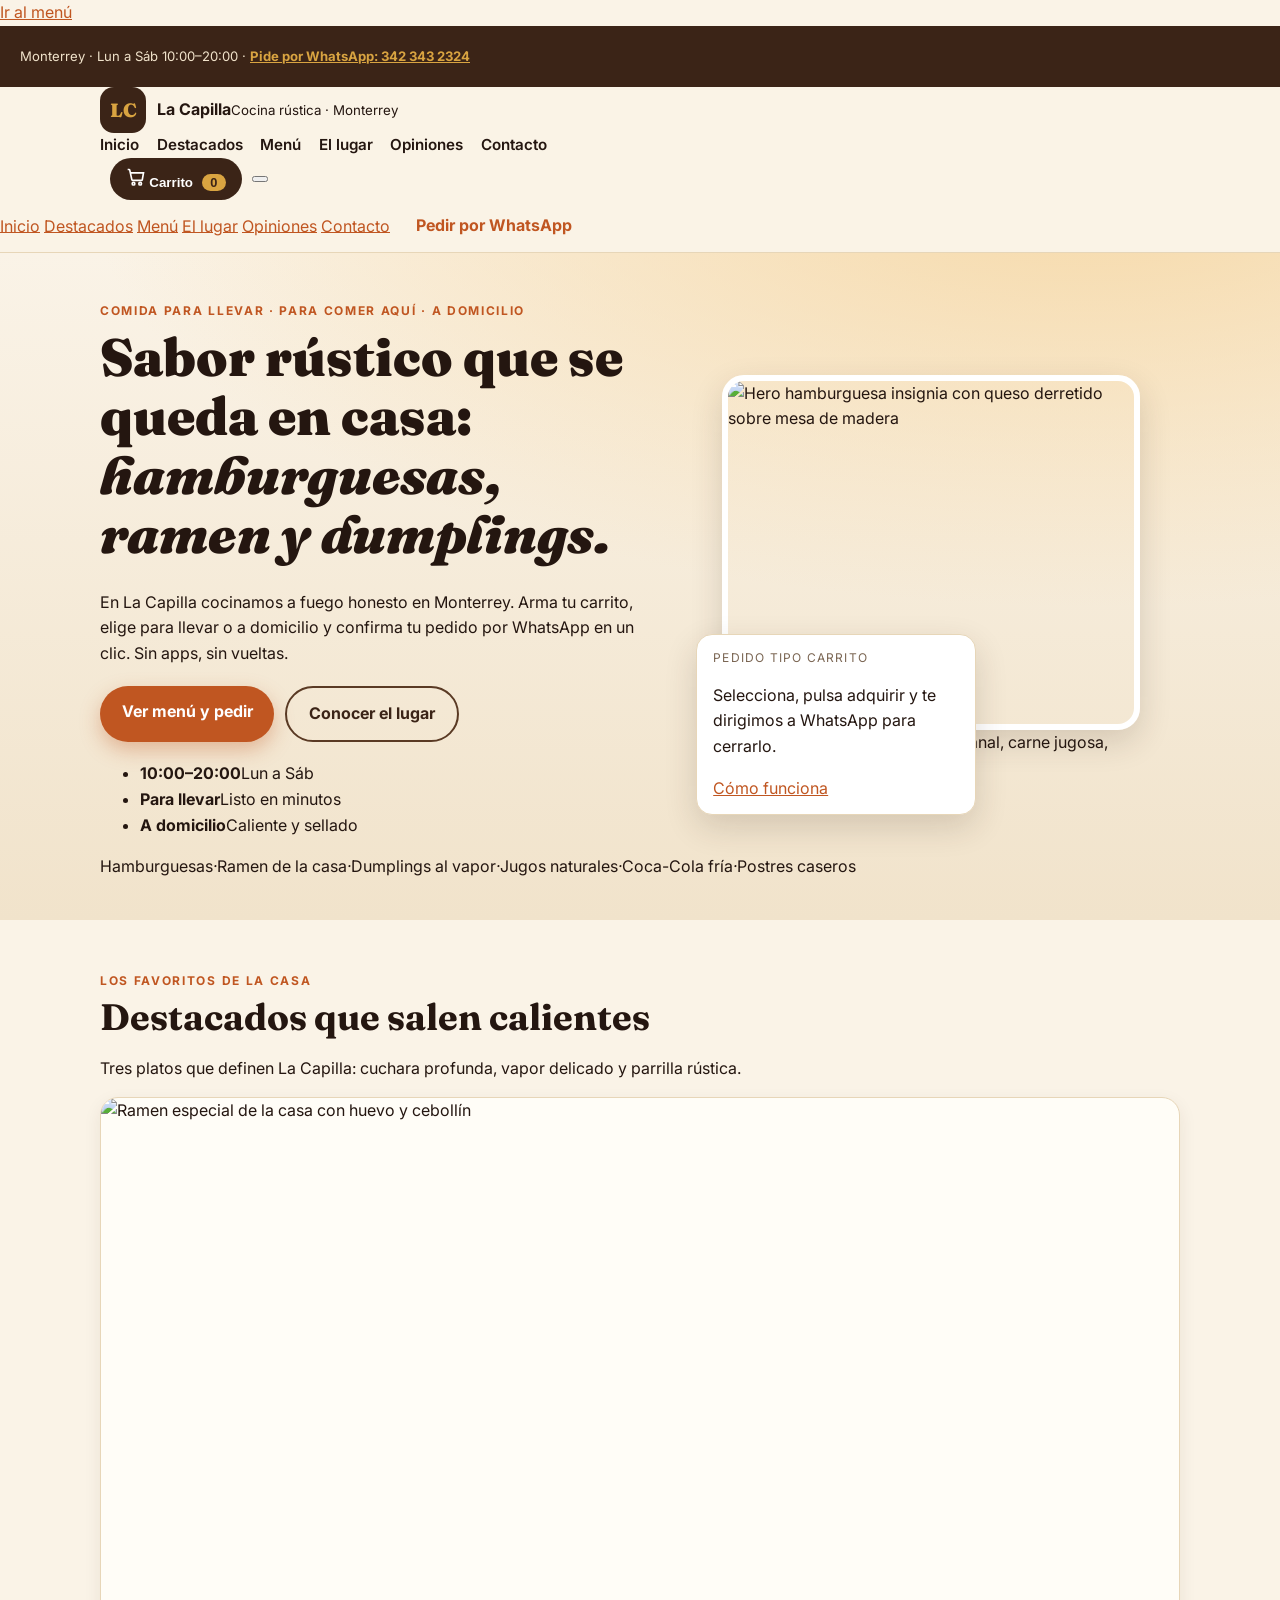
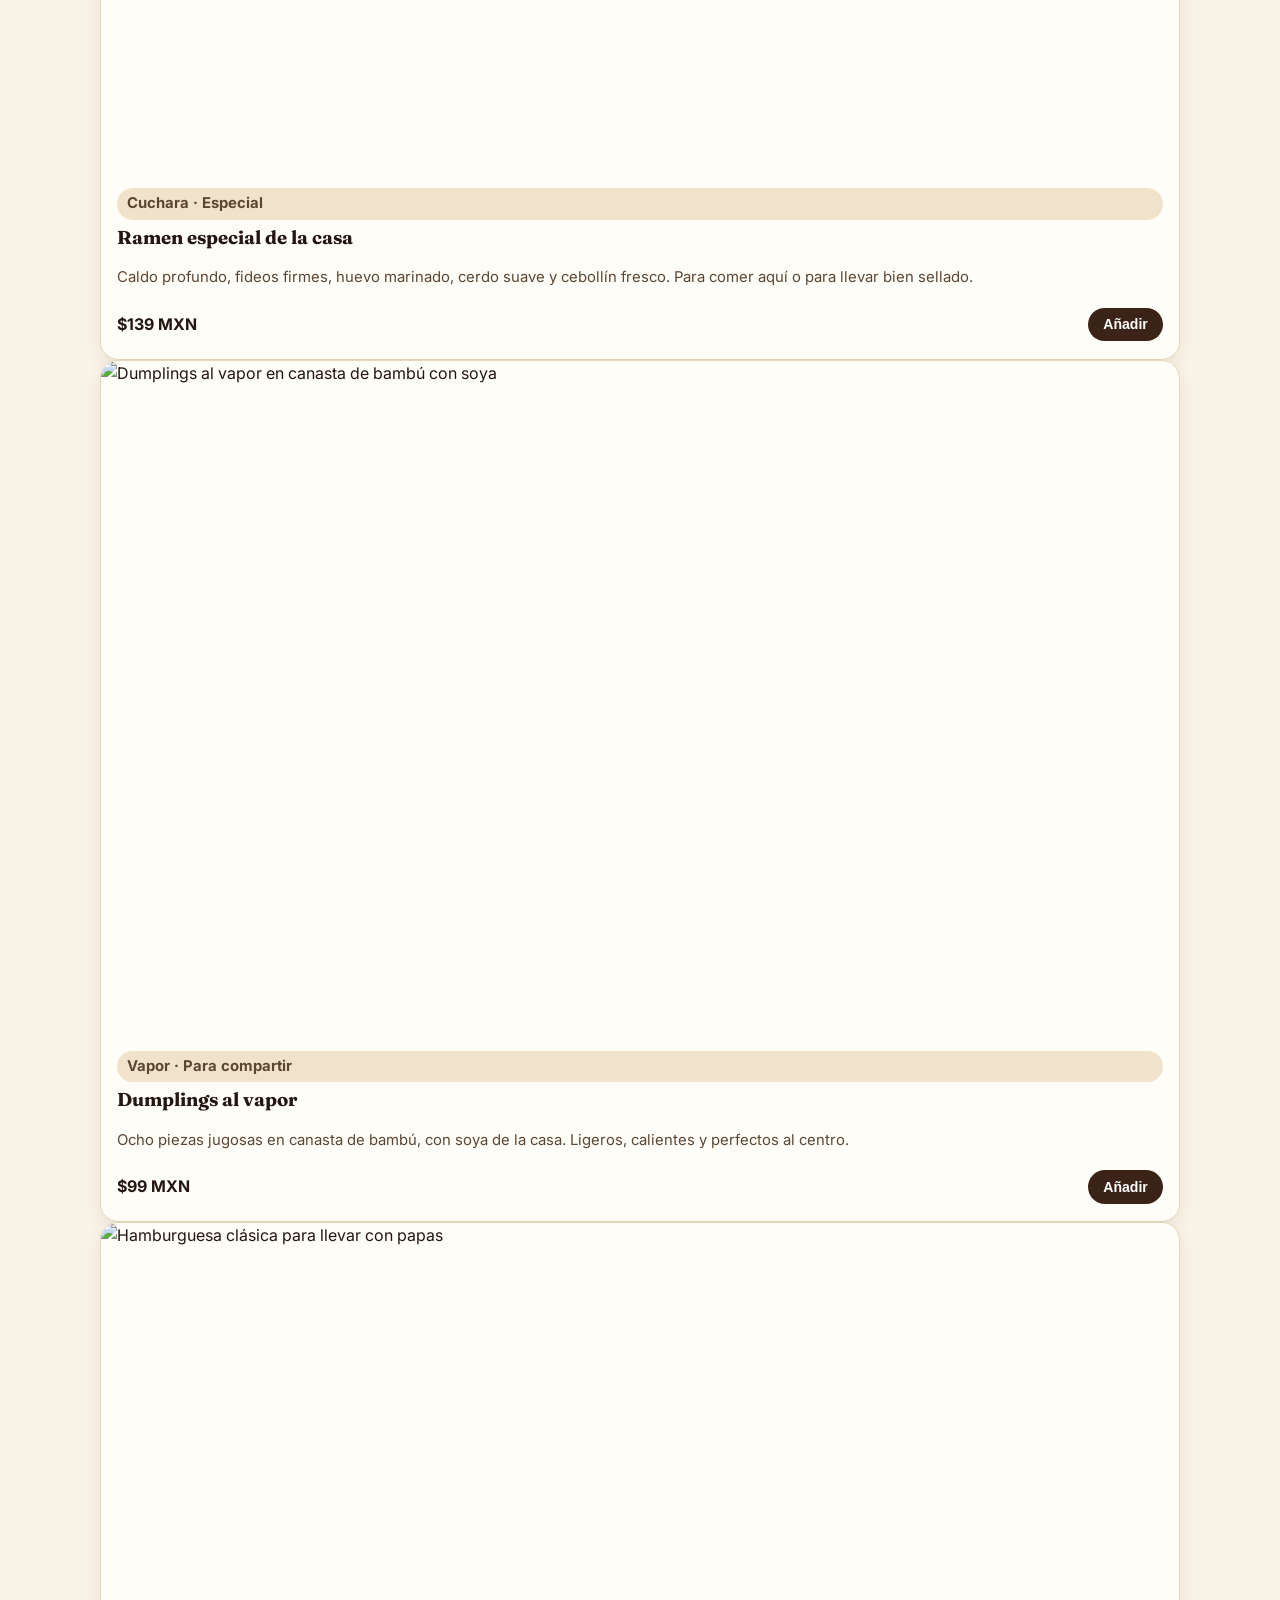
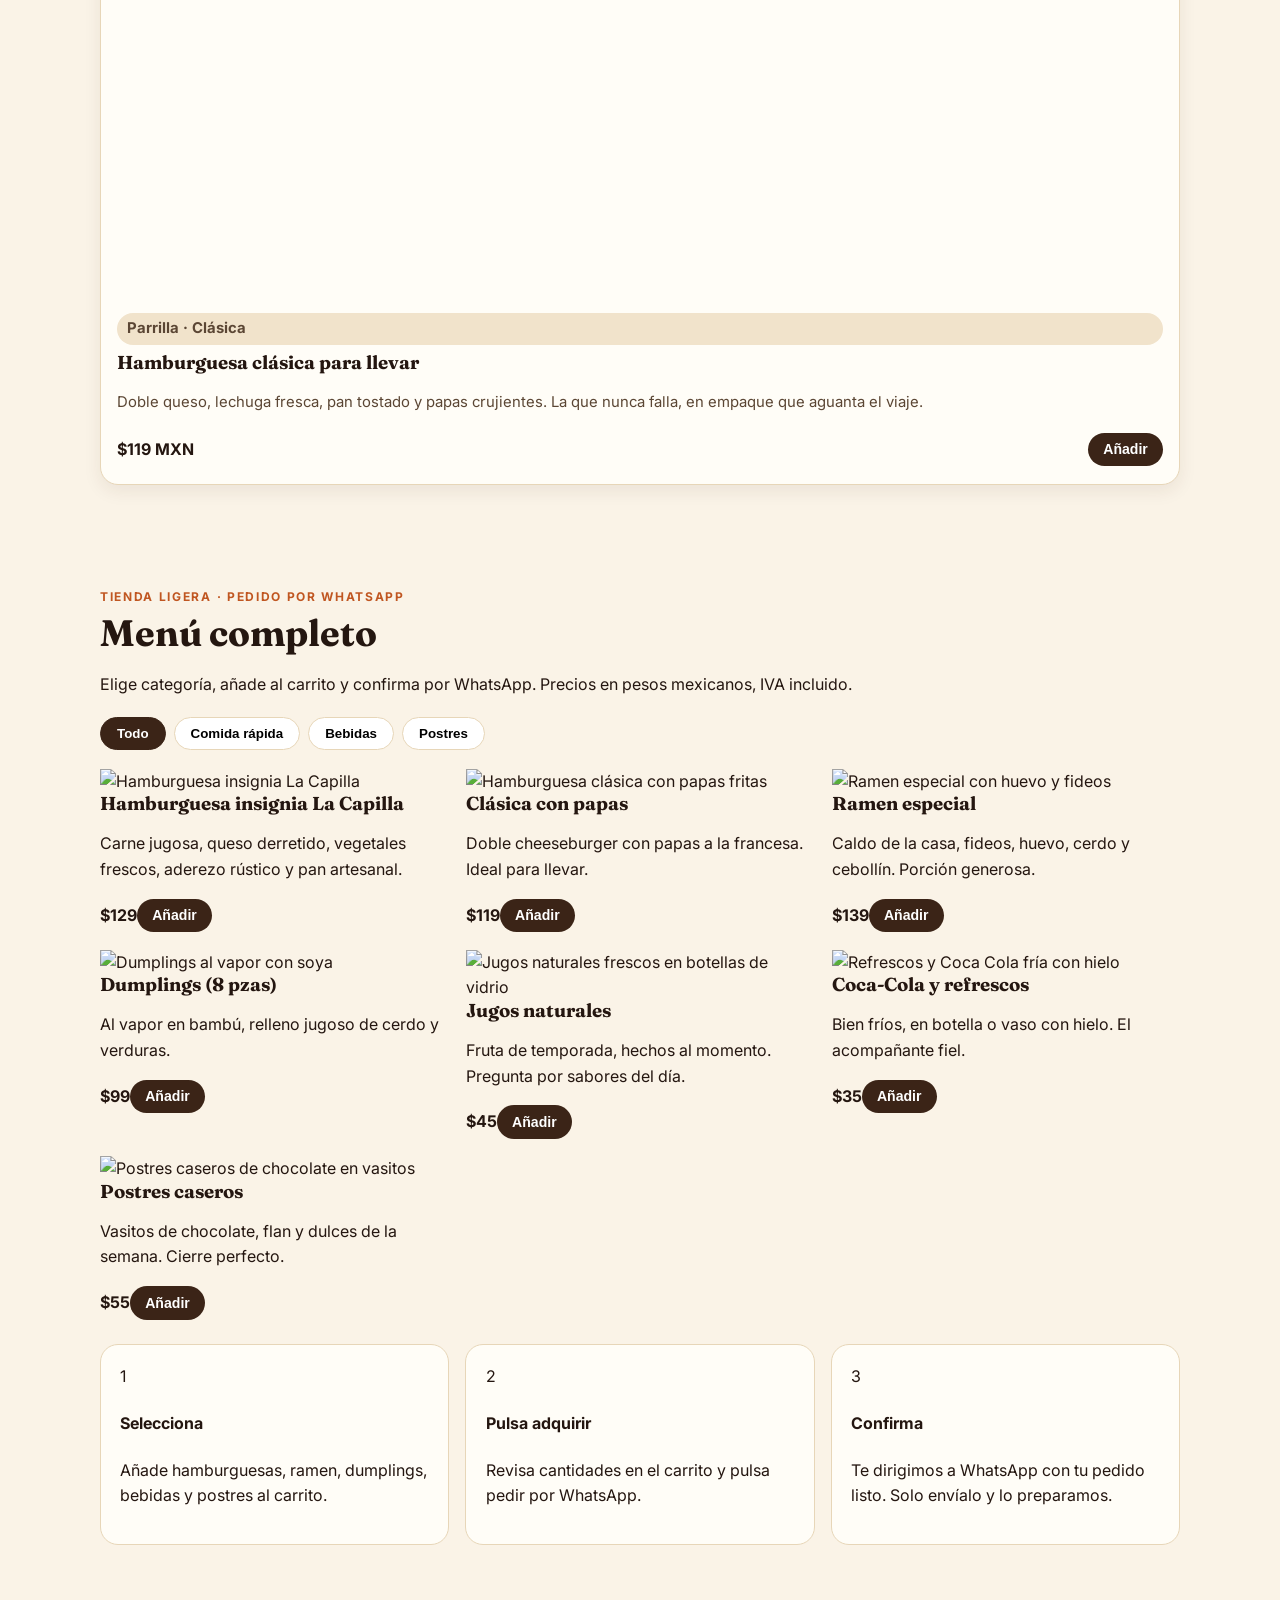
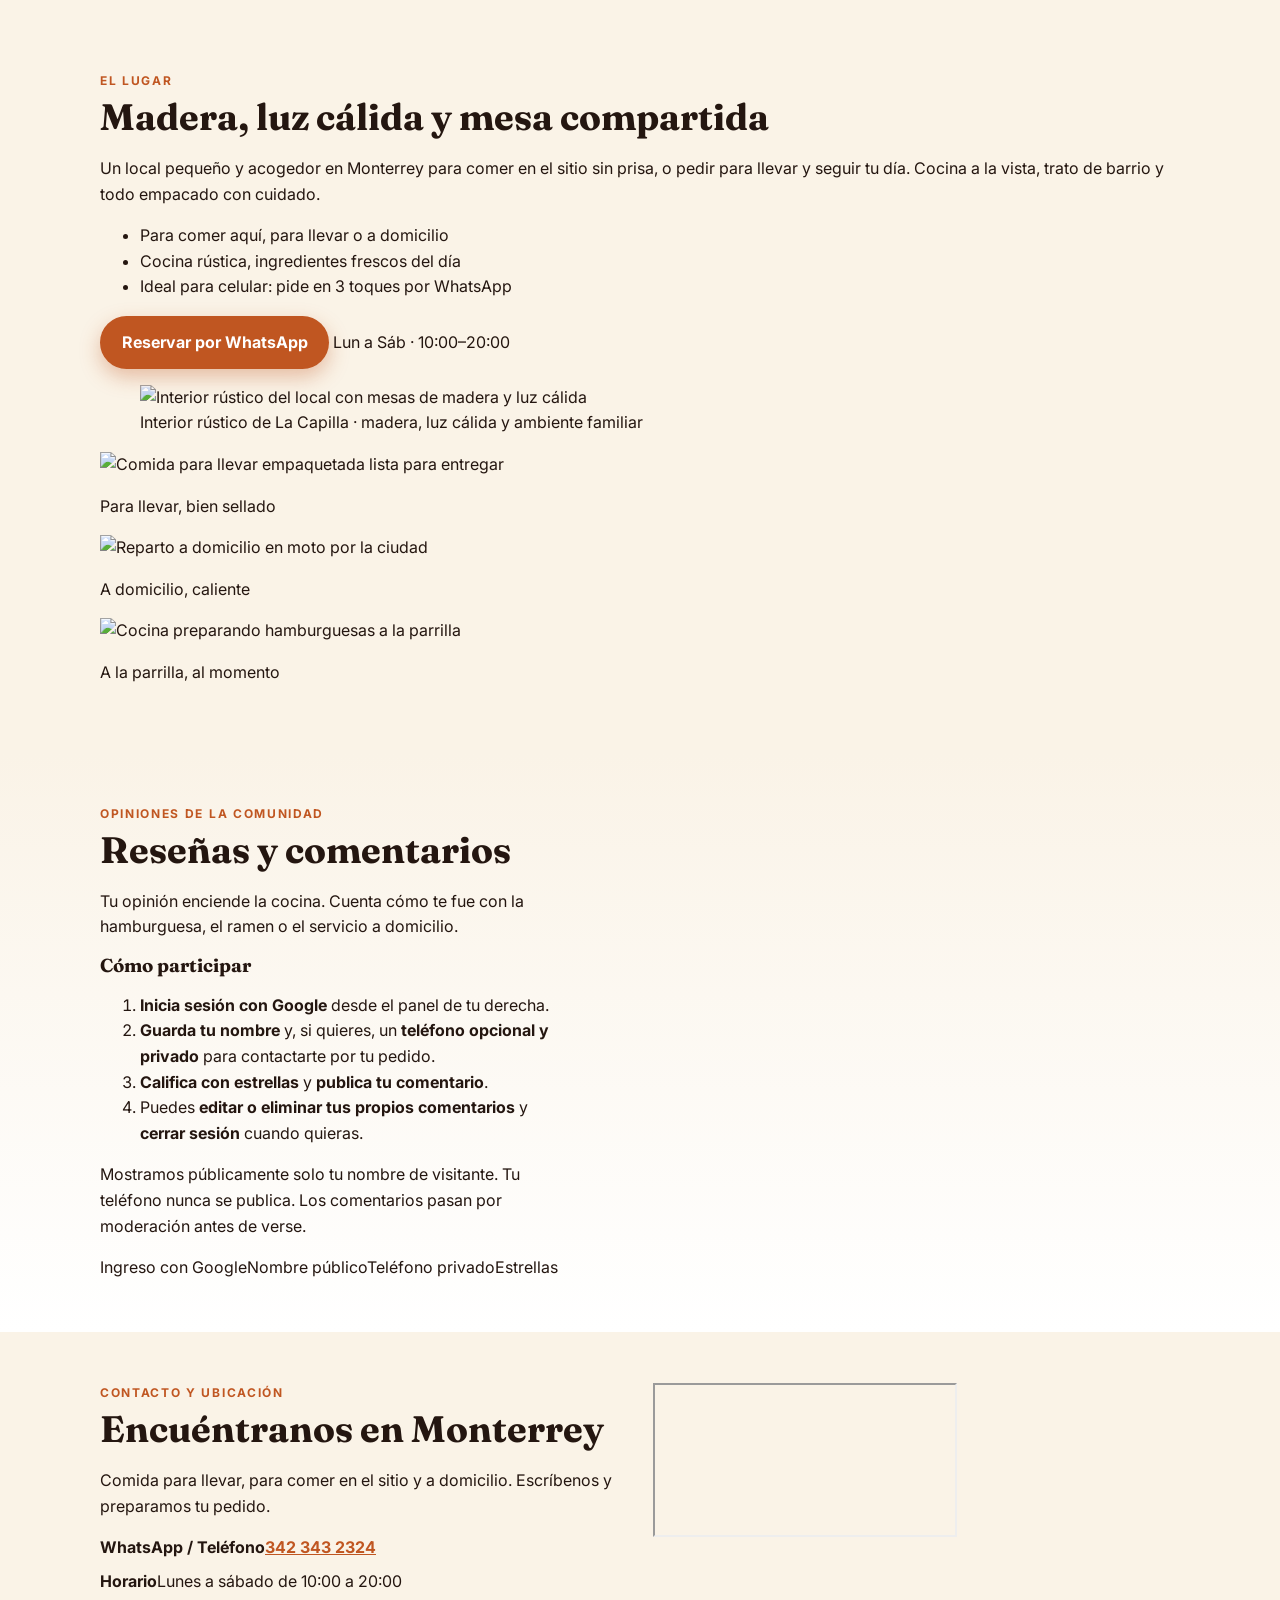
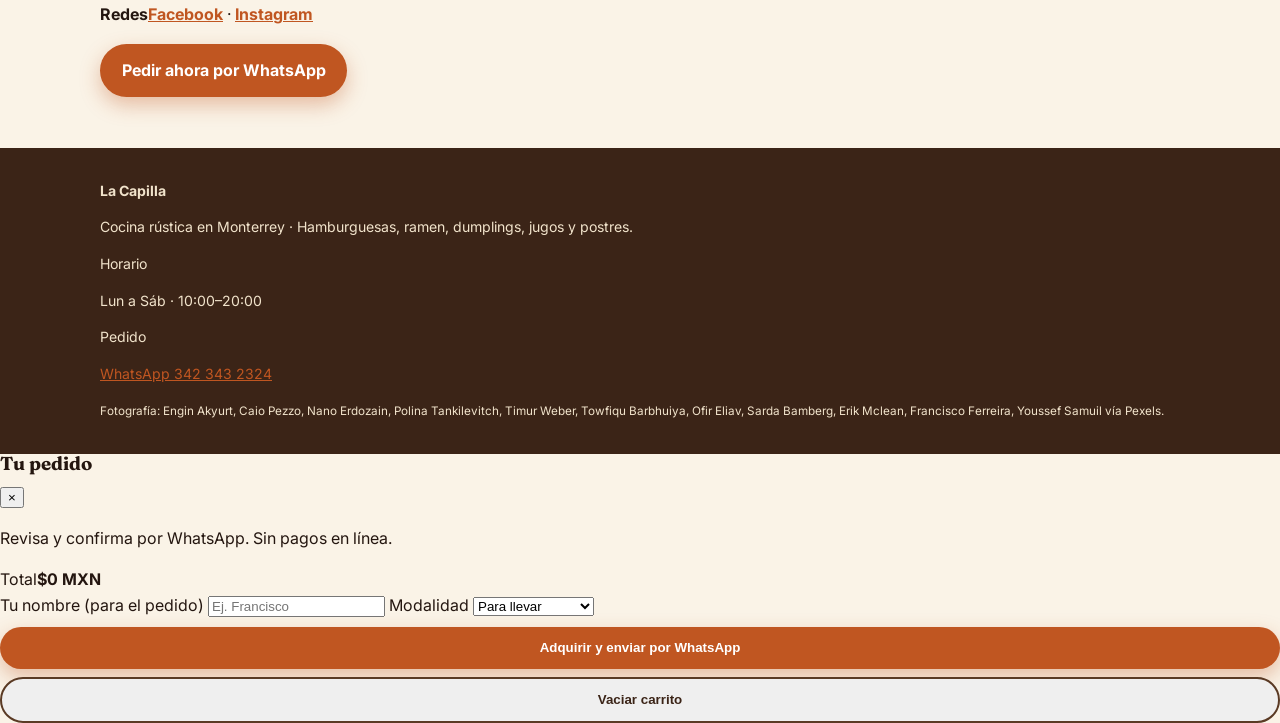
==== commit 273bd85e: "generate index.html" ====
--- a/index.html
+++ b/index.html
@@ -3,319 +3,296 @@
 <head>
 <meta charset="UTF-8">
 <meta name="viewport" content="width=device-width, initial-scale=1.0">
-<title>La Capilla · Hamburguesas, Ramen y Antojos en Monterrey</title>
-<meta name="description" content="La Capilla en Monterrey: hamburguesas artesanales, ramen caliente, dumplings, jugos naturales y postres. Para llevar, para comer en el sitio o a domicilio. Pide por WhatsApp.">
+<title>La Capilla · Hamburguesas, Ramen y Comida para Llevar en Monterrey</title>
+<meta name="description" content="La Capilla en Monterrey: hamburguesas, ramen especial, dumplings al vapor, jugos naturales y postres caseros. Para comer aquí, para llevar o a domicilio. Pide por WhatsApp. Lunes a sábado 10:00 a 20:00.">
 <link rel="preconnect" href="https://fonts.googleapis.com">
 <link rel="preconnect" href="https://fonts.gstatic.com" crossorigin>
-<link href="https://fonts.googleapis.com/css2?family=Fraunces:opsz,wght@9..144,600;9..144,700;9..144,900&family=Inter:wght@400;500;600;700&display=swap" rel="stylesheet">
+<link href="https://fonts.googleapis.com/css2?family=Fraunces:opsz,wght@9..144,500;9..144,700;9..144,900&family=Inter:wght@400;500;600;700&display=swap" rel="stylesheet">
 <link rel="stylesheet" href="styles.css">
 </head>
 <body>
+<a class="skip" href="#menu" data-eb-editable="link" data-eb-key="index.a.1" data-eb-role="a" data-eb-kind="link">Ir al menú</a>
+
 <div class="topbar">
-  <span>Lun a Sáb · 10:00 – 20:00 · Monterrey</span>
-  <a href="https://wa.me/523423432324?text=Hola%20La%20Capilla%2C%20quiero%20hacer%20un%20pedido" target="_blank" rel="noopener" data-eb-editable="link" data-eb-key="index.a.1" data-eb-role="a" data-eb-kind="link">Pedir por WhatsApp: 342 343 2324</a>
+  <p data-eb-editable="text" data-eb-key="index.p.2" data-eb-role="p" data-eb-kind="text"><span class="dot" aria-hidden="true"></span> Monterrey · Lun a Sáb 10:00–20:00 · <a href="https://wa.me/523423432324?text=Hola%20La%20Capilla%2C%20quiero%20hacer%20un%20pedido" target="_blank" rel="noopener" data-eb-editable="link" data-eb-key="index.a.3" data-eb-role="a" data-eb-kind="link">Pide por WhatsApp: 342 343 2324</a></p>
 </div>
 
-<header class="header" id="inicio-nav">
-  <div class="wrap header-inner">
-    <a class="brand" href="#inicio" aria-label="La Capilla inicio" data-eb-editable="link" data-eb-key="index.a.2" data-eb-role="a" data-eb-kind="link">
-      <span class="brand-mark">LC</span>
-      <span class="brand-text"><strong>La Capilla</strong><small>Sabor rústico · Monterrey</small></span>
+<header class="header" id="inicio-header">
+  <div class="wrap header-in">
+    <a class="brand" href="#inicio" aria-label="La Capilla inicio" data-eb-editable="link" data-eb-key="index.a.4" data-eb-role="a" data-eb-kind="link">
+      <span class="brand-mark" aria-hidden="true">LC</span>
+      <span class="brand-txt"><strong>La Capilla</strong><small>Cocina rústica · Monterrey</small></span>
     </a>
-    <nav class="nav" id="nav" aria-label="Navegación principal">
-      <a href="#inicio" data-eb-editable="link" data-eb-key="index.a.3" data-eb-role="a" data-eb-kind="link">Inicio</a>
-      <a href="#menu" data-eb-editable="link" data-eb-key="index.a.4" data-eb-role="a" data-eb-kind="link">Menú</a>
-      <a href="#local" data-eb-editable="link" data-eb-key="index.a.5" data-eb-role="a" data-eb-kind="link">El local</a>
-      <a href="#como-pedir" data-eb-editable="link" data-eb-key="index.a.6" data-eb-role="a" data-eb-kind="link">Cómo pedir</a>
-      <a href="#opiniones" data-eb-editable="link" data-eb-key="index.a.7" data-eb-role="a" data-eb-kind="link">Opiniones</a>
-      <a href="#contacto" data-eb-editable="link" data-eb-key="index.a.8" data-eb-role="a" data-eb-kind="link">Contacto</a>
+    <nav class="nav" aria-label="Navegación principal">
+      <a href="#inicio" data-eb-editable="link" data-eb-key="index.a.5" data-eb-role="a" data-eb-kind="link">Inicio</a>
+      <a href="#destacados" data-eb-editable="link" data-eb-key="index.a.6" data-eb-role="a" data-eb-kind="link">Destacados</a>
+      <a href="#menu" data-eb-editable="link" data-eb-key="index.a.7" data-eb-role="a" data-eb-kind="link">Menú</a>
+      <a href="#lugar" data-eb-editable="link" data-eb-key="index.a.8" data-eb-role="a" data-eb-kind="link">El lugar</a>
+      <a href="#opiniones" data-eb-editable="link" data-eb-key="index.a.9" data-eb-role="a" data-eb-kind="link">Opiniones</a>
+      <a href="#contacto" data-eb-editable="link" data-eb-key="index.a.10" data-eb-role="a" data-eb-kind="link">Contacto</a>
     </nav>
     <div class="header-actions">
-      <button class="cart-btn" id="openCart" aria-label="Abrir carrito" data-eb-editable="link" data-eb-key="index.button.9" data-eb-role="button" data-eb-kind="link">Carrito <span class="cart-count" id="cartCount">0</span></button>
-      <button class="menu-toggle" id="menuToggle" aria-label="Abrir menú" data-eb-editable="link" data-eb-key="index.button.10" data-eb-role="button" data-eb-kind="link">☰</button>
-    </div>
+      <div class="header-profile" title="Tu sesión para opiniones y pedidos">
+        <div data-itm-profile data-project-id="9abca07c-34dc-4859-b03d-2724b5d64635"></div>
+      </div>
+      <button class="cart-btn" id="cartOpen" aria-label="Abrir carrito" data-eb-editable="link" data-eb-key="index.button.11" data-eb-role="button" data-eb-kind="link">
+        <svg viewBox="0 0 24 24" width="20" height="20" fill="none" stroke="currentColor" stroke-width="2" aria-hidden="true"><path d="M6 7h15l-1.5 8.5a1 1 0 0 1-1 .5H8a1 1 0 0 1-1-.8L4.5 3.8A1 1 0 0 0 3.5 3H2"/><circle cx="9" cy="20" r="1.6"/><circle cx="17" cy="20" r="1.6"/></svg>
+        <span>Carrito</span>
+        <span class="cart-count" id="cartCount">0</span>
+      </button>
+      <button class="burger" id="menuToggle" aria-label="Abrir menú" aria-expanded="false" data-eb-editable="link" data-eb-key="index.button.12" data-eb-role="button" data-eb-kind="link"><span></span><span></span><span></span></button>
+    </div>
+  </div>
+  <div class="mobile-nav" id="mobileNav">
+    <a href="#inicio" data-eb-editable="link" data-eb-key="index.a.13" data-eb-role="a" data-eb-kind="link">Inicio</a>
+    <a href="#destacados" data-eb-editable="link" data-eb-key="index.a.14" data-eb-role="a" data-eb-kind="link">Destacados</a>
+    <a href="#menu" data-eb-editable="link" data-eb-key="index.a.15" data-eb-role="a" data-eb-kind="link">Menú</a>
+    <a href="#lugar" data-eb-editable="link" data-eb-key="index.a.16" data-eb-role="a" data-eb-kind="link">El lugar</a>
+    <a href="#opiniones" data-eb-editable="link" data-eb-key="index.a.17" data-eb-role="a" data-eb-kind="link">Opiniones</a>
+    <a href="#contacto" data-eb-editable="link" data-eb-key="index.a.18" data-eb-role="a" data-eb-kind="link">Contacto</a>
+    <a class="btn btn-wsp" href="https://wa.me/523423432324?text=Hola%20La%20Capilla%2C%20quiero%20hacer%20un%20pedido" target="_blank" rel="noopener" data-eb-editable="link" data-eb-key="index.a.19" data-eb-role="a" data-eb-kind="link">Pedir por WhatsApp</a>
   </div>
 </header>
 
-<main>
-<!-- HERO -->
-<section class="hero" id="inicio">
-  <div class="wrap hero-grid">
-    <div class="hero-copy">
-      <p class="kicker" data-eb-editable="text" data-eb-key="index.p.11" data-eb-role="p" data-eb-kind="text">Comida rápida artesanal · Rústico y casero</p>
-      <h1 data-eb-editable="text" data-eb-key="index.h1.12" data-eb-role="h1" data-eb-kind="text">Hamburguesas, ramen y antojos que se sienten como en casa.</h1>
-      <p class="lead" data-eb-editable="text" data-eb-key="index.p.13" data-eb-role="p" data-eb-kind="text">En <strong>La Capilla</strong> cocinamos para llevar, para comer en el sitio o para envío a domicilio. Arma tu pedido como carrito y lo cerramos por WhatsApp, sin apps complicadas.</p>
-      <div class="hero-cta">
-        <a class="btn btn-primary" href="#menu" data-eb-editable="link" data-eb-key="index.a.14" data-eb-role="a" data-eb-kind="link">Ver menú y armar pedido</a>
-        <a class="btn btn-ghost" href="https://wa.me/523423432324?text=Hola%20La%20Capilla%2C%20quiero%20hacer%20un%20pedido" target="_blank" rel="noopener" data-eb-editable="link" data-eb-key="index.a.15" data-eb-role="a" data-eb-kind="link">WhatsApp directo</a>
-      </div>
-      <ul class="hero-modes">
-        <li><strong>Para llevar</strong><span>Listo en minutos</span></li>
-        <li><strong>En el sitio</strong><span>Ambiente familiar</span></li>
-        <li><strong>A domicilio</strong><span>Caliente a tu puerta</span></li>
-      </ul>
-    </div>
-    <div class="hero-media">
-      <img src="https://images.pexels.com/photos/6092887/pexels-photo-6092887.jpeg?auto=compress&cs=tinysrgb&dpr=2&h=650&w=940" alt="Hero principal comida rápida rústica" loading="eager" data-eb-editable="image" data-eb-key="index.img.16" data-eb-role="img" data-eb-kind="image">
-      <div class="hero-card">
-        <p class="hero-card-title" data-eb-editable="text" data-eb-key="index.p.17" data-eb-role="p" data-eb-kind="text">Lo más pedido</p>
-        <p data-eb-editable="text" data-eb-key="index.p.18" data-eb-role="p" data-eb-kind="text">Hamburguesa artesanal + papas · <strong>$129</strong></p>
-        <button class="btn btn-small" data-add="hamburguesa" data-eb-editable="link" data-eb-key="index.button.19" data-eb-role="button" data-eb-kind="link">Agregar al carrito</button>
-      </div>
-    </div>
-  </div>
-</section>
-
-<!-- CINTA -->
-<section class="strip">
-  <div class="wrap strip-inner">
-    <span>Hecho al momento</span><i>·</i>
-    <span>Pan artesanal</span><i>·</i>
-    <span>Caldo de ramen lento</span><i>·</i>
-    <span>Jugos naturales</span><i>·</i>
-    <span>Postres caseros</span>
-  </div>
-</section>
-
-<!-- MENU / TIENDA -->
-<section class="section" id="menu">
-  <div class="wrap">
-    <p class="kicker" data-eb-editable="text" data-eb-key="index.p.20" data-eb-role="p" data-eb-kind="text">Tienda ligera · Pide por WhatsApp</p>
-    <div class="section-head">
-      <h2 data-eb-editable="text" data-eb-key="index.h2.21" data-eb-role="h2" data-eb-kind="text">Menú de la casa</h2>
-      <p data-eb-editable="text" data-eb-key="index.p.22" data-eb-role="p" data-eb-kind="text">Elige tus platillos, ajusta cantidades y envía tu pedido por WhatsApp. Precios en MXN.</p>
-    </div>
-    <div class="filters" role="tablist" aria-label="Filtrar menú">
-      <button class="chip active" data-filter="todo" data-eb-editable="link" data-eb-key="index.button.23" data-eb-role="button" data-eb-kind="link">Todo</button>
-      <button class="chip" data-filter="comida" data-eb-editable="link" data-eb-key="index.button.24" data-eb-role="button" data-eb-kind="link">Comida rápida</button>
-      <button class="chip" data-filter="bebidas" data-eb-editable="link" data-eb-key="index.button.25" data-eb-role="button" data-eb-kind="link">Bebidas</button>
-      <button class="chip" data-filter="postres" data-eb-editable="link" data-eb-key="index.button.26" data-eb-role="button" data-eb-kind="link">Postres</button>
-    </div>
-    <div class="menu-grid" id="menuGrid">
-
-      <article class="card" data-cat="comida" data-id="hamburguesa">
-        <img src="https://images.pexels.com/photos/34140639/pexels-photo-34140639.jpeg?auto=compress&cs=tinysrgb&dpr=2&h=650&w=940" alt="Hamburguesa artesanal" loading="lazy" data-eb-editable="image" data-eb-key="index.img.27" data-eb-role="img" data-eb-kind="image">
-        <div class="card-body">
-          <div class="card-top"><h3 data-eb-editable="text" data-eb-key="index.h3.28" data-eb-role="h3" data-eb-kind="text">Hamburguesa artesanal</h3><span class="price">$129</span></div>
-          <p data-eb-editable="text" data-eb-key="index.p.29" data-eb-role="p" data-eb-kind="text">Carne jugosa, queso fundido, pan rústico y papas crujientes. La favorita de la casa.</p>
-          <div class="card-foot">
-            <span class="tag">Comida rápida</span>
-            <button class="btn btn-small" data-add="hamburguesa" data-eb-editable="link" data-eb-key="index.button.30" data-eb-role="button" data-eb-kind="link">Agregar</button>
+<main id="inicio">
+  <!-- HERO -->
+  <section class="hero">
+    <div class="wrap hero-grid">
+      <div class="hero-copy reveal">
+        <p class="kicker" data-eb-editable="text" data-eb-key="index.p.20" data-eb-role="p" data-eb-kind="text">Comida para llevar · Para comer aquí · A domicilio</p>
+        <h1 data-eb-editable="text" data-eb-key="index.h1.21" data-eb-role="h1" data-eb-kind="text">Sabor rústico que se queda en casa: <em>hamburguesas, ramen y dumplings.</em></h1>
+        <p class="lede" data-eb-editable="text" data-eb-key="index.p.22" data-eb-role="p" data-eb-kind="text">En La Capilla cocinamos a fuego honesto en Monterrey. Arma tu carrito, elige para llevar o a domicilio y confirma tu pedido por WhatsApp en un clic. Sin apps, sin vueltas.</p>
+        <div class="hero-cta">
+          <a class="btn btn-primary" href="#menu" data-eb-editable="link" data-eb-key="index.a.23" data-eb-role="a" data-eb-kind="link">Ver menú y pedir</a>
+          <a class="btn btn-ghost" href="#lugar" data-eb-editable="link" data-eb-key="index.a.24" data-eb-role="a" data-eb-kind="link">Conocer el lugar</a>
+        </div>
+        <ul class="hero-meta">
+          <li><strong>10:00–20:00</strong><span>Lun a Sáb</span></li>
+          <li><strong>Para llevar</strong><span>Listo en minutos</span></li>
+          <li><strong>A domicilio</strong><span>Caliente y sellado</span></li>
+        </ul>
+      </div>
+      <div class="hero-media reveal">
+        <figure class="hero-photo">
+          <img src="https://images.pexels.com/photos/2267538/pexels-photo-2267538.jpeg?auto=compress&cs=tinysrgb&dpr=2&h=650&w=940" alt="Hero hamburguesa insignia con queso derretido sobre mesa de madera" loading="eager" fetchpriority="high" data-eb-editable="image" data-eb-key="index.img.25" data-eb-role="img" data-eb-kind="image">
+          <figcaption>Hamburguesa insignia · pan artesanal, carne jugosa, queso fundido</figcaption>
+        </figure>
+        <div class="hero-card">
+          <p class="hero-card-title" data-eb-editable="text" data-eb-key="index.p.26" data-eb-role="p" data-eb-kind="text">Pedido tipo carrito</p>
+          <p data-eb-editable="text" data-eb-key="index.p.27" data-eb-role="p" data-eb-kind="text">Selecciona, pulsa adquirir y te dirigimos a WhatsApp para cerrarlo.</p>
+          <a href="#como-pedir" data-eb-editable="link" data-eb-key="index.a.28" data-eb-role="a" data-eb-kind="link">Cómo funciona</a>
+        </div>
+      </div>
+    </div>
+    <div class="hero-strip">
+      <div class="wrap strip-grid">
+        <span>Hamburguesas</span><i>·</i><span>Ramen de la casa</span><i>·</i><span>Dumplings al vapor</span><i>·</i><span>Jugos naturales</span><i>·</i><span>Coca-Cola fría</span><i>·</i><span>Postres caseros</span>
+      </div>
+    </div>
+  </section>
+
+  <!-- DESTACADOS -->
+  <section class="section" id="destacados">
+    <div class="wrap">
+      <div class="sec-head reveal">
+        <p class="kicker" data-eb-editable="text" data-eb-key="index.p.29" data-eb-role="p" data-eb-kind="text">Los favoritos de la casa</p>
+        <h2 data-eb-editable="text" data-eb-key="index.h2.30" data-eb-role="h2" data-eb-kind="text">Destacados que salen calientes</h2>
+        <p data-eb-editable="text" data-eb-key="index.p.31" data-eb-role="p" data-eb-kind="text">Tres platos que definen La Capilla: cuchara profunda, vapor delicado y parrilla rústica.</p>
+      </div>
+      <div class="cards-3">
+        <article class="card reveal">
+          <img src="https://images.pexels.com/photos/31264126/pexels-photo-31264126.jpeg?auto=compress&cs=tinysrgb&dpr=2&h=650&w=940" alt="Ramen especial de la casa con huevo y cebollín" loading="lazy" data-eb-editable="image" data-eb-key="index.img.32" data-eb-role="img" data-eb-kind="image">
+          <div class="card-body">
+            <p class="tag" data-eb-editable="text" data-eb-key="index.p.33" data-eb-role="p" data-eb-kind="text">Cuchara · Especial</p>
+            <h3 data-eb-editable="text" data-eb-key="index.h3.34" data-eb-role="h3" data-eb-kind="text">Ramen especial de la casa</h3>
+            <p data-eb-editable="text" data-eb-key="index.p.35" data-eb-role="p" data-eb-kind="text">Caldo profundo, fideos firmes, huevo marinado, cerdo suave y cebollín fresco. Para comer aquí o para llevar bien sellado.</p>
+            <div class="card-foot"><strong>$139 MXN</strong><button class="btn btn-small" data-add="ramen" data-eb-editable="link" data-eb-key="index.button.36" data-eb-role="button" data-eb-kind="link">Añadir</button></div>
           </div>
-        </div>
-      </article>
-
-      <article class="card" data-cat="comida" data-id="ramen">
-        <img src="https://images.pexels.com/photos/31393431/pexels-photo-31393431.jpeg?auto=compress&cs=tinysrgb&dpr=2&h=650&w=940" alt="Ramen caliente" loading="lazy" data-eb-editable="image" data-eb-key="index.img.31" data-eb-role="img" data-eb-kind="image">
-        <div class="card-body">
-          <div class="card-top"><h3 data-eb-editable="text" data-eb-key="index.h3.32" data-eb-role="h3" data-eb-kind="text">Ramen caliente</h3><span class="price">$139</span></div>
-          <p data-eb-editable="text" data-eb-key="index.p.33" data-eb-role="p" data-eb-kind="text">Caldo profundo, fideos, huevo marinado, cerdo suave y cebollín fresco. Reconfortante.</p>
-          <div class="card-foot">
-            <span class="tag">Comida rápida</span>
-            <button class="btn btn-small" data-add="ramen" data-eb-editable="link" data-eb-key="index.button.34" data-eb-role="button" data-eb-kind="link">Agregar</button>
+        </article>
+        <article class="card reveal">
+          <img src="https://images.pexels.com/photos/28460866/pexels-photo-28460866.jpeg?auto=compress&cs=tinysrgb&dpr=2&h=650&w=940" alt="Dumplings al vapor en canasta de bambú con soya" loading="lazy" data-eb-editable="image" data-eb-key="index.img.37" data-eb-role="img" data-eb-kind="image">
+          <div class="card-body">
+            <p class="tag" data-eb-editable="text" data-eb-key="index.p.38" data-eb-role="p" data-eb-kind="text">Vapor · Para compartir</p>
+            <h3 data-eb-editable="text" data-eb-key="index.h3.39" data-eb-role="h3" data-eb-kind="text">Dumplings al vapor</h3>
+            <p data-eb-editable="text" data-eb-key="index.p.40" data-eb-role="p" data-eb-kind="text">Ocho piezas jugosas en canasta de bambú, con soya de la casa. Ligeros, calientes y perfectos al centro.</p>
+            <div class="card-foot"><strong>$99 MXN</strong><button class="btn btn-small" data-add="dumplings" data-eb-editable="link" data-eb-key="index.button.41" data-eb-role="button" data-eb-kind="link">Añadir</button></div>
           </div>
-        </div>
-      </article>
-
-      <article class="card" data-cat="comida" data-id="dumplings">
-        <img src="https://images.pexels.com/photos/7719909/pexels-photo-7719909.jpeg?auto=compress&cs=tinysrgb&dpr=2&h=650&w=940" alt="Dumplings dorados" loading="lazy" data-eb-editable="image" data-eb-key="index.img.35" data-eb-role="img" data-eb-kind="image">
-        <div class="card-body">
-          <div class="card-top"><h3 data-eb-editable="text" data-eb-key="index.h3.36" data-eb-role="h3" data-eb-kind="text">Dumplings dorados · 8 pzas</h3><span class="price">$99</span></div>
-          <p data-eb-editable="text" data-eb-key="index.p.37" data-eb-role="p" data-eb-kind="text">Dorados por fuera, jugosos por dentro, con soya de la casa. Ideales para compartir.</p>
-          <div class="card-foot">
-            <span class="tag">Comida rápida</span>
-            <button class="btn btn-small" data-add="dumplings" data-eb-editable="link" data-eb-key="index.button.38" data-eb-role="button" data-eb-kind="link">Agregar</button>
+        </article>
+        <article class="card reveal">
+          <img src="https://images.pexels.com/photos/4109233/pexels-photo-4109233.jpeg?auto=compress&cs=tinysrgb&dpr=2&h=650&w=940" alt="Hamburguesa clásica para llevar con papas" loading="lazy" data-eb-editable="image" data-eb-key="index.img.42" data-eb-role="img" data-eb-kind="image">
+          <div class="card-body">
+            <p class="tag" data-eb-editable="text" data-eb-key="index.p.43" data-eb-role="p" data-eb-kind="text">Parrilla · Clásica</p>
+            <h3 data-eb-editable="text" data-eb-key="index.h3.44" data-eb-role="h3" data-eb-kind="text">Hamburguesa clásica para llevar</h3>
+            <p data-eb-editable="text" data-eb-key="index.p.45" data-eb-role="p" data-eb-kind="text">Doble queso, lechuga fresca, pan tostado y papas crujientes. La que nunca falla, en empaque que aguanta el viaje.</p>
+            <div class="card-foot"><strong>$119 MXN</strong><button class="btn btn-small" data-add="burger-clasica" data-eb-editable="link" data-eb-key="index.button.46" data-eb-role="button" data-eb-kind="link">Añadir</button></div>
           </div>
-        </div>
-      </article>
-
-      <article class="card" data-cat="bebidas" data-id="jugos">
-        <img src="https://images.pexels.com/photos/9228138/pexels-photo-9228138.jpeg?auto=compress&cs=tinysrgb&dpr=2&h=650&w=940" alt="Jugos naturales frescos" loading="lazy" data-eb-editable="image" data-eb-key="index.img.39" data-eb-role="img" data-eb-kind="image">
-        <div class="card-body">
-          <div class="card-top"><h3 data-eb-editable="text" data-eb-key="index.h3.40" data-eb-role="h3" data-eb-kind="text">Jugos naturales</h3><span class="price">$45</span></div>
-          <p data-eb-editable="text" data-eb-key="index.p.41" data-eb-role="p" data-eb-kind="text">Naranja, zanahoria y mezclas de temporada, exprimidos al momento. Vaso de 500 ml.</p>
-          <div class="card-foot">
-            <span class="tag">Bebidas</span>
-            <button class="btn btn-small" data-add="jugos" data-eb-editable="link" data-eb-key="index.button.42" data-eb-role="button" data-eb-kind="link">Agregar</button>
-          </div>
-        </div>
-      </article>
-
-      <article class="card" data-cat="bebidas" data-id="cola">
-        <img src="https://images.pexels.com/photos/20177323/pexels-photo-20177323.jpeg?auto=compress&cs=tinysrgb&dpr=2&h=650&w=940" alt="Refresco de cola con hielo" loading="lazy" data-eb-editable="image" data-eb-key="index.img.43" data-eb-role="img" data-eb-kind="image">
-        <div class="card-body">
-          <div class="card-top"><h3 data-eb-editable="text" data-eb-key="index.h3.44" data-eb-role="h3" data-eb-kind="text">Coca-Cola bien fría</h3><span class="price">$35</span></div>
-          <p data-eb-editable="text" data-eb-key="index.p.45" data-eb-role="p" data-eb-kind="text">Servida con mucho hielo en vaso rústico. El acompañante perfecto.</p>
-          <div class="card-foot">
-            <span class="tag">Bebidas</span>
-            <button class="btn btn-small" data-add="cola" data-eb-editable="link" data-eb-key="index.button.46" data-eb-role="button" data-eb-kind="link">Agregar</button>
-          </div>
-        </div>
-      </article>
-
-      <article class="card" data-cat="postres" data-id="postre">
-        <img src="https://images.pexels.com/photos/302468/pexels-photo-302468.jpeg?auto=compress&cs=tinysrgb&dpr=2&h=650&w=940" alt="Postre casero" loading="lazy" data-eb-editable="image" data-eb-key="index.img.47" data-eb-role="img" data-eb-kind="image">
-        <div class="card-body">
-          <div class="card-top"><h3 data-eb-editable="text" data-eb-key="index.h3.48" data-eb-role="h3" data-eb-kind="text">Flan casero de la capilla</h3><span class="price">$55</span></div>
-          <p data-eb-editable="text" data-eb-key="index.p.49" data-eb-role="p" data-eb-kind="text">Receta de la casa con caramelo, cítricos y frutos rojos. Cierre dulce ideal.</p>
-          <div class="card-foot">
-            <span class="tag">Postres</span>
-            <button class="btn btn-small" data-add="postre" data-eb-editable="link" data-eb-key="index.button.50" data-eb-role="button" data-eb-kind="link">Agregar</button>
-          </div>
-        </div>
-      </article>
-
-    </div>
-    <p class="menu-note" data-eb-editable="text" data-eb-key="index.p.51" data-eb-role="p" data-eb-kind="text">¿Antojo mixto? Agrega todo a tu carrito y personaliza tu pedido en WhatsApp (sin cebolla, extra queso, para llevar, etc.).</p>
-  </div>
-</section>
-
-<!-- LOCAL -->
-<section class="section section-wood" id="local">
-  <div class="wrap local-grid">
-    <div class="local-media">
-      <img src="https://images.pexels.com/photos/14965698/pexels-photo-14965698.jpeg?auto=compress&cs=tinysrgb&dpr=2&h=650&w=940" alt="Interior rústico del local La Capilla" loading="lazy" data-eb-editable="image" data-eb-key="index.img.52" data-eb-role="img" data-eb-kind="image">
-    </div>
-    <div class="local-copy">
-      <p class="kicker" data-eb-editable="text" data-eb-key="index.p.53" data-eb-role="p" data-eb-kind="text">Nuestro rincón en Monterrey</p>
-      <h2 data-eb-editable="text" data-eb-key="index.h2.54" data-eb-role="h2" data-eb-kind="text">Un local pequeño, cálido y de madera.</h2>
-      <p data-eb-editable="text" data-eb-key="index.p.55" data-eb-role="p" data-eb-kind="text">Mesas de madera, luz cálida y cocina a la vista. Ven a comer en el sitio con familia o amigos, o pide para llevar y sigue tu día.</p>
-      <dl class="facts">
-        <div><dt>Horario</dt><dd>Lunes a sábado de 10:00 a 20:00</dd></div>
-        <div><dt>Ciudad</dt><dd>Monterrey</dd></div>
-        <div><dt>Tel / WhatsApp</dt><dd><a href="https://wa.me/523423432324" target="_blank" rel="noopener" data-eb-editable="link" data-eb-key="index.a.56" data-eb-role="a" data-eb-kind="link">342 343 2324</a></dd></div>
-        <div><dt>Modalidades</dt><dd>Comer en el sitio · Para llevar · A domicilio</dd></div>
-      </dl>
-      <div class="local-cta">
-        <a class="btn btn-primary" href="#como-pedir" data-eb-editable="link" data-eb-key="index.a.57" data-eb-role="a" data-eb-kind="link">Cómo pedir paso a paso</a>
-        <a class="btn btn-ghost light" href="#contacto" data-eb-editable="link" data-eb-key="index.a.58" data-eb-role="a" data-eb-kind="link">Cómo llegar</a>
-      </div>
-    </div>
-  </div>
-</section>
-
-<!-- COMO PEDIR -->
-<section class="section" id="como-pedir">
-  <div class="wrap">
-    <p class="kicker" data-eb-editable="text" data-eb-key="index.p.59" data-eb-role="p" data-eb-kind="text">Sin registro · Sin app</p>
-    <h2 data-eb-editable="text" data-eb-key="index.h2.60" data-eb-role="h2" data-eb-kind="text">Pide como en un carrito, cierra en WhatsApp</h2>
-    <div class="steps">
-      <div class="step"><span class="step-n">1</span><h3 data-eb-editable="text" data-eb-key="index.h3.61" data-eb-role="h3" data-eb-kind="text">Arma tu carrito</h3><p data-eb-editable="text" data-eb-key="index.p.62" data-eb-role="p" data-eb-kind="text">Toca “Agregar” en el menú y ajusta cantidades arriba en el carrito.</p></div>
-      <div class="step"><span class="step-n">2</span><h3 data-eb-editable="text" data-eb-key="index.h3.63" data-eb-role="h3" data-eb-kind="text">Revisa tu pedido</h3><p data-eb-editable="text" data-eb-key="index.p.64" data-eb-role="p" data-eb-kind="text">Elige si es para llevar, para comer aquí o a domicilio.</p></div>
-      <div class="step"><span class="step-n">3</span><h3 data-eb-editable="text" data-eb-key="index.h3.65" data-eb-role="h3" data-eb-kind="text">Envíalo por WhatsApp</h3><p data-eb-editable="text" data-eb-key="index.p.66" data-eb-role="p" data-eb-kind="text">Un toque y tu pedido llega redactado a nuestro WhatsApp 342 343 2324.</p></div>
-    </div>
-    <div class="order-banner">
-      <div>
-        <h3 data-eb-editable="text" data-eb-key="index.h3.67" data-eb-role="h3" data-eb-kind="text">¿Ya sabes qué quieres?</h3>
-        <p data-eb-editable="text" data-eb-key="index.p.68" data-eb-role="p" data-eb-kind="text">Abre tu carrito y mándalo ahora. Te confirmamos tiempo de preparación.</p>
-      </div>
-      <button class="btn btn-primary" id="openCart2" data-eb-editable="link" data-eb-key="index.button.69" data-eb-role="button" data-eb-kind="link">Abrir mi carrito</button>
-    </div>
-  </div>
-</section>
-
-<!-- GALERIA -->
-<section class="section section-soft" id="galeria">
-  <div class="wrap">
-    <p class="kicker" data-eb-editable="text" data-eb-key="index.p.70" data-eb-role="p" data-eb-kind="text">Así se vive La Capilla</p>
-    <h2 data-eb-editable="text" data-eb-key="index.h2.71" data-eb-role="h2" data-eb-kind="text">Para llevar, en mesa o a domicilio</h2>
-    <div class="gallery">
-      <figure><img src="https://images.pexels.com/photos/6684773/pexels-photo-6684773.jpeg?auto=compress&cs=tinysrgb&dpr=2&h=650&w=940" alt="Comida para llevar" loading="lazy" data-eb-editable="image" data-eb-key="index.img.72" data-eb-role="img" data-eb-kind="image"><figcaption>Para llevar, empacado con cuidado</figcaption></figure>
-      <figure><img src="https://images.pexels.com/photos/13049753/pexels-photo-13049753.jpeg?auto=compress&cs=tinysrgb&dpr=2&h=650&w=940" alt="Comer en el sitio ambiente familiar" loading="lazy" data-eb-editable="image" data-eb-key="index.img.73" data-eb-role="img" data-eb-kind="image"><figcaption>En el sitio, ambiente familiar</figcaption></figure>
-      <figure><img src="https://images.pexels.com/photos/15157044/pexels-photo-15157044.jpeg?auto=compress&cs=tinysrgb&dpr=2&h=650&w=940" alt="Entrega a domicilio en moto" loading="lazy" data-eb-editable="image" data-eb-key="index.img.74" data-eb-role="img" data-eb-kind="image"><figcaption>A domicilio, rápido y caliente</figcaption></figure>
-    </div>
-  </div>
-</section>
-
-<!-- OPINIONES / RESEÑAS -->
-<section class="section section-opiniones" id="opiniones">
-  <div class="wrap">
-    <p class="kicker" data-eb-editable="text" data-eb-key="index.p.75" data-eb-role="p" data-eb-kind="text">Opiniones de vecinos y visitantes</p>
-    <div class="opiniones-head">
-      <h2 data-eb-editable="text" data-eb-key="index.h2.76" data-eb-role="h2" data-eb-kind="text">Experiencias en La Capilla</h2>
-      <p data-eb-editable="text" data-eb-key="index.p.77" data-eb-role="p" data-eb-kind="text">Tu opinión nos ayuda a cocinar mejor. Aquí puedes <strong>iniciar sesión con Google</strong>, guardar tu nombre, añadir un teléfono opcional y privado, <strong>calificar con estrellas</strong> y publicar tu comentario. Solo tu nombre se muestra en público, nunca tu teléfono.</p>
-    </div>
-    <div class="opiniones-grid">
-      <div class="opiniones-info">
-        <h3 data-eb-editable="text" data-eb-key="index.h3.78" data-eb-role="h3" data-eb-kind="text">¿Cómo funciona?</h3>
-        <ol>
-          <li><strong>Inicia sesión con Google</strong> desde el panel de perfil.</li>
-          <li><strong>Guarda tu nombre</strong> y, si quieres, un teléfono opcional que queda privado.</li>
-          <li><strong>Elige tu calificación</strong> con estrellas y escribe tu experiencia.</li>
-          <li><strong>Publica, edita o elimina</strong> tus propios comentarios cuando quieras.</li>
-          <li><strong>Cierra sesión</strong> cuando termines en un dispositivo compartido.</li>
-        </ol>
-        <p class="privacy-note" data-eb-editable="text" data-eb-key="index.p.79" data-eb-role="p" data-eb-kind="text">Privacidad: públicamente solo aparece tu nombre. Tu teléfono nunca es visible para otros visitantes. Los comentarios pasan por moderación.</p>
-        <div class="profile-box">
-          <p class="profile-label" data-eb-editable="text" data-eb-key="index.p.80" data-eb-role="p" data-eb-kind="text">Tu perfil de visitante</p>
-          <div data-itm-profile data-project-id="9abca07c-34dc-4859-b03d-2724b5d64635"></div>
-        </div>
-      </div>
-      <div class="comments-shell" data-itm-comments-shell>
-        <div data-itm-comments data-project-id="9abca07c-34dc-4859-b03d-2724b5d64635"></div>
-      </div>
-    </div>
-  </div>
-</section>
-
-<!-- CONTACTO -->
-<section class="section" id="contacto">
-  <div class="wrap contact-grid">
-    <div>
-      <p class="kicker" data-eb-editable="text" data-eb-key="index.p.81" data-eb-role="p" data-eb-kind="text">Contacto y ubicación</p>
-      <h2 data-eb-editable="text" data-eb-key="index.h2.82" data-eb-role="h2" data-eb-kind="text">Ven, llama o pide a domicilio</h2>
-      <ul class="contact-list">
-        <li><strong>WhatsApp / Tel:</strong> <a href="https://wa.me/523423432324" target="_blank" rel="noopener" data-eb-editable="link" data-eb-key="index.a.83" data-eb-role="a" data-eb-kind="link">342 343 2324</a></li>
-        <li><strong>Horario:</strong> Lunes a sábado de 10:00 a 20:00</li>
-        <li><strong>Ciudad:</strong> Monterrey</li>
-        <li><strong>Facebook:</strong> <a href="https://facebook.com/tiendatechnova" target="_blank" rel="noopener" data-eb-editable="link" data-eb-key="index.a.84" data-eb-role="a" data-eb-kind="link">tiendatechnova</a></li>
-        <li><strong>Instagram:</strong> <a href="https://instagram.com/tiendatechnova" target="_blank" rel="noopener" data-eb-editable="link" data-eb-key="index.a.85" data-eb-role="a" data-eb-kind="link">@tiendatechnova</a></li>
-      </ul>
-      <div class="contact-cta">
-        <a class="btn btn-primary" href="https://wa.me/523423432324?text=Hola%20La%20Capilla%2C%20quiero%20hacer%20un%20pedido" target="_blank" rel="noopener" data-eb-editable="link" data-eb-key="index.a.86" data-eb-role="a" data-eb-kind="link">Pedir ahora por WhatsApp</a>
-      </div>
-    </div>
-    <div class="map-box">
-      <iframe title="Mapa La Capilla Monterrey" src="https://www.google.com/maps?q=Monterrey,Nuevo+Leon&output=embed" loading="lazy" referrerpolicy="no-referrer-when-downgrade"></iframe>
-    </div>
-  </div>
-</section>
+        </article>
+      </div>
+    </div>
+  </section>
+
+  <!-- MENU / TIENDA LIGERA -->
+  <section class="section section-cream" id="menu">
+    <div class="wrap">
+      <div class="sec-head reveal">
+        <p class="kicker" data-eb-editable="text" data-eb-key="index.p.47" data-eb-role="p" data-eb-kind="text">Tienda ligera · Pedido por WhatsApp</p>
+        <h2 data-eb-editable="text" data-eb-key="index.h2.48" data-eb-role="h2" data-eb-kind="text">Menú completo</h2>
+        <p data-eb-editable="text" data-eb-key="index.p.49" data-eb-role="p" data-eb-kind="text">Elige categoría, añade al carrito y confirma por WhatsApp. Precios en pesos mexicanos, IVA incluido.</p>
+      </div>
+      <div class="filters reveal" role="tablist" aria-label="Filtrar menú">
+        <button class="chip active" data-filter="all" data-eb-editable="link" data-eb-key="index.button.50" data-eb-role="button" data-eb-kind="link">Todo</button>
+        <button class="chip" data-filter="rapida" data-eb-editable="link" data-eb-key="index.button.51" data-eb-role="button" data-eb-kind="link">Comida rápida</button>
+        <button class="chip" data-filter="bebidas" data-eb-editable="link" data-eb-key="index.button.52" data-eb-role="button" data-eb-kind="link">Bebidas</button>
+        <button class="chip" data-filter="postres" data-eb-editable="link" data-eb-key="index.button.53" data-eb-role="button" data-eb-kind="link">Postres</button>
+      </div>
+      <div class="menu-grid" id="menuGrid">
+        <article class="menu-card reveal" data-cat="rapida">
+          <img src="https://images.pexels.com/photos/2267538/pexels-photo-2267538.jpeg?auto=compress&cs=tinysrgb&dpr=2&h=650&w=940" alt="Hamburguesa insignia La Capilla" loading="lazy" data-eb-editable="image" data-eb-key="index.img.54" data-eb-role="img" data-eb-kind="image">
+          <div><h3 data-eb-editable="text" data-eb-key="index.h3.55" data-eb-role="h3" data-eb-kind="text">Hamburguesa insignia La Capilla</h3><p data-eb-editable="text" data-eb-key="index.p.56" data-eb-role="p" data-eb-kind="text">Carne jugosa, queso derretido, vegetales frescos, aderezo rústico y pan artesanal.</p><div class="menu-foot"><strong>$129</strong><button class="btn btn-small" data-add="burger-insignia" data-eb-editable="link" data-eb-key="index.button.57" data-eb-role="button" data-eb-kind="link">Añadir</button></div></div>
+        </article>
+        <article class="menu-card reveal" data-cat="rapida">
+          <img src="https://images.pexels.com/photos/4109233/pexels-photo-4109233.jpeg?auto=compress&cs=tinysrgb&dpr=2&h=650&w=940" alt="Hamburguesa clásica con papas fritas" loading="lazy" data-eb-editable="image" data-eb-key="index.img.58" data-eb-role="img" data-eb-kind="image">
+          <div><h3 data-eb-editable="text" data-eb-key="index.h3.59" data-eb-role="h3" data-eb-kind="text">Clásica con papas</h3><p data-eb-editable="text" data-eb-key="index.p.60" data-eb-role="p" data-eb-kind="text">Doble cheeseburger con papas a la francesa. Ideal para llevar.</p><div class="menu-foot"><strong>$119</strong><button class="btn btn-small" data-add="burger-clasica" data-eb-editable="link" data-eb-key="index.button.61" data-eb-role="button" data-eb-kind="link">Añadir</button></div></div>
+        </article>
+        <article class="menu-card reveal" data-cat="rapida">
+          <img src="https://images.pexels.com/photos/31264126/pexels-photo-31264126.jpeg?auto=compress&cs=tinysrgb&dpr=2&h=650&w=940" alt="Ramen especial con huevo y fideos" loading="lazy" data-eb-editable="image" data-eb-key="index.img.62" data-eb-role="img" data-eb-kind="image">
+          <div><h3 data-eb-editable="text" data-eb-key="index.h3.63" data-eb-role="h3" data-eb-kind="text">Ramen especial</h3><p data-eb-editable="text" data-eb-key="index.p.64" data-eb-role="p" data-eb-kind="text">Caldo de la casa, fideos, huevo, cerdo y cebollín. Porción generosa.</p><div class="menu-foot"><strong>$139</strong><button class="btn btn-small" data-add="ramen" data-eb-editable="link" data-eb-key="index.button.65" data-eb-role="button" data-eb-kind="link">Añadir</button></div></div>
+        </article>
+        <article class="menu-card reveal" data-cat="rapida">
+          <img src="https://images.pexels.com/photos/28460866/pexels-photo-28460866.jpeg?auto=compress&cs=tinysrgb&dpr=2&h=650&w=940" alt="Dumplings al vapor con soya" loading="lazy" data-eb-editable="image" data-eb-key="index.img.66" data-eb-role="img" data-eb-kind="image">
+          <div><h3 data-eb-editable="text" data-eb-key="index.h3.67" data-eb-role="h3" data-eb-kind="text">Dumplings (8 pzas)</h3><p data-eb-editable="text" data-eb-key="index.p.68" data-eb-role="p" data-eb-kind="text">Al vapor en bambú, relleno jugoso de cerdo y verduras.</p><div class="menu-foot"><strong>$99</strong><button class="btn btn-small" data-add="dumplings" data-eb-editable="link" data-eb-key="index.button.69" data-eb-role="button" data-eb-kind="link">Añadir</button></div></div>
+        </article>
+        <article class="menu-card reveal" data-cat="bebidas">
+          <img src="https://images.pexels.com/photos/8679336/pexels-photo-8679336.jpeg?auto=compress&cs=tinysrgb&dpr=2&h=650&w=940" alt="Jugos naturales frescos en botellas de vidrio" loading="lazy" data-eb-editable="image" data-eb-key="index.img.70" data-eb-role="img" data-eb-kind="image">
+          <div><h3 data-eb-editable="text" data-eb-key="index.h3.71" data-eb-role="h3" data-eb-kind="text">Jugos naturales</h3><p data-eb-editable="text" data-eb-key="index.p.72" data-eb-role="p" data-eb-kind="text">Fruta de temporada, hechos al momento. Pregunta por sabores del día.</p><div class="menu-foot"><strong>$45</strong><button class="btn btn-small" data-add="jugos" data-eb-editable="link" data-eb-key="index.button.73" data-eb-role="button" data-eb-kind="link">Añadir</button></div></div>
+        </article>
+        <article class="menu-card reveal" data-cat="bebidas">
+          <img src="https://images.pexels.com/photos/11969600/pexels-photo-11969600.jpeg?auto=compress&cs=tinysrgb&dpr=2&h=650&w=940" alt="Refrescos y Coca Cola fría con hielo" loading="lazy" data-eb-editable="image" data-eb-key="index.img.74" data-eb-role="img" data-eb-kind="image">
+          <div><h3 data-eb-editable="text" data-eb-key="index.h3.75" data-eb-role="h3" data-eb-kind="text">Coca-Cola y refrescos</h3><p data-eb-editable="text" data-eb-key="index.p.76" data-eb-role="p" data-eb-kind="text">Bien fríos, en botella o vaso con hielo. El acompañante fiel.</p><div class="menu-foot"><strong>$35</strong><button class="btn btn-small" data-add="refresco" data-eb-editable="link" data-eb-key="index.button.77" data-eb-role="button" data-eb-kind="link">Añadir</button></div></div>
+        </article>
+        <article class="menu-card reveal" data-cat="postres">
+          <img src="https://images.pexels.com/photos/6639726/pexels-photo-6639726.jpeg?auto=compress&cs=tinysrgb&dpr=2&h=650&w=940" alt="Postres caseros de chocolate en vasitos" loading="lazy" data-eb-editable="image" data-eb-key="index.img.78" data-eb-role="img" data-eb-kind="image">
+          <div><h3 data-eb-editable="text" data-eb-key="index.h3.79" data-eb-role="h3" data-eb-kind="text">Postres caseros</h3><p data-eb-editable="text" data-eb-key="index.p.80" data-eb-role="p" data-eb-kind="text">Vasitos de chocolate, flan y dulces de la semana. Cierre perfecto.</p><div class="menu-foot"><strong>$55</strong><button class="btn btn-small" data-add="postre" data-eb-editable="link" data-eb-key="index.button.81" data-eb-role="button" data-eb-kind="link">Añadir</button></div></div>
+        </article>
+      </div>
+
+      <div class="steps reveal" id="como-pedir">
+        <div class="step"><span>1</span><div><h4 data-eb-editable="text" data-eb-key="index.h4.82" data-eb-role="h4" data-eb-kind="text">Selecciona</h4><p data-eb-editable="text" data-eb-key="index.p.83" data-eb-role="p" data-eb-kind="text">Añade hamburguesas, ramen, dumplings, bebidas y postres al carrito.</p></div></div>
+        <div class="step"><span>2</span><div><h4 data-eb-editable="text" data-eb-key="index.h4.84" data-eb-role="h4" data-eb-kind="text">Pulsa adquirir</h4><p data-eb-editable="text" data-eb-key="index.p.85" data-eb-role="p" data-eb-kind="text">Revisa cantidades en el carrito y pulsa pedir por WhatsApp.</p></div></div>
+        <div class="step"><span>3</span><div><h4 data-eb-editable="text" data-eb-key="index.h4.86" data-eb-role="h4" data-eb-kind="text">Confirma</h4><p data-eb-editable="text" data-eb-key="index.p.87" data-eb-role="p" data-eb-kind="text">Te dirigimos a WhatsApp con tu pedido listo. Solo envíalo y lo preparamos.</p></div></div>
+      </div>
+    </div>
+  </section>
+
+  <!-- LUGAR -->
+  <section class="section" id="lugar">
+    <div class="wrap lugar-grid">
+      <div class="reveal">
+        <p class="kicker" data-eb-editable="text" data-eb-key="index.p.88" data-eb-role="p" data-eb-kind="text">El lugar</p>
+        <h2 data-eb-editable="text" data-eb-key="index.h2.89" data-eb-role="h2" data-eb-kind="text">Madera, luz cálida y mesa compartida</h2>
+        <p data-eb-editable="text" data-eb-key="index.p.90" data-eb-role="p" data-eb-kind="text">Un local pequeño y acogedor en Monterrey para comer en el sitio sin prisa, o pedir para llevar y seguir tu día. Cocina a la vista, trato de barrio y todo empacado con cuidado.</p>
+        <ul class="check">
+          <li>Para comer aquí, para llevar o a domicilio</li>
+          <li>Cocina rústica, ingredientes frescos del día</li>
+          <li>Ideal para celular: pide en 3 toques por WhatsApp</li>
+        </ul>
+        <div class="lugar-cta">
+          <a class="btn btn-primary" href="https://wa.me/523423432324?text=Hola%20La%20Capilla%2C%20quiero%20reservar%20mesa%20para%20hoy" target="_blank" rel="noopener" data-eb-editable="link" data-eb-key="index.a.91" data-eb-role="a" data-eb-kind="link">Reservar por WhatsApp</a>
+          <span class="horario">Lun a Sáb · 10:00–20:00</span>
+        </div>
+      </div>
+      <figure class="lugar-photo reveal">
+        <img src="https://images.pexels.com/photos/14965698/pexels-photo-14965698.jpeg?auto=compress&cs=tinysrgb&dpr=2&h=650&w=940" alt="Interior rústico del local con mesas de madera y luz cálida" loading="lazy" data-eb-editable="image" data-eb-key="index.img.92" data-eb-role="img" data-eb-kind="image">
+        <figcaption>Interior rústico de La Capilla · madera, luz cálida y ambiente familiar</figcaption>
+      </figure>
+    </div>
+    <div class="wrap galeria">
+      <div class="gal-item reveal"><img src="https://images.pexels.com/photos/7258491/pexels-photo-7258491.jpeg?auto=compress&cs=tinysrgb&dpr=2&h=650&w=940" alt="Comida para llevar empaquetada lista para entregar" loading="lazy" data-eb-editable="image" data-eb-key="index.img.93" data-eb-role="img" data-eb-kind="image"><p data-eb-editable="text" data-eb-key="index.p.94" data-eb-role="p" data-eb-kind="text">Para llevar, bien sellado</p></div>
+      <div class="gal-item reveal"><img src="https://images.pexels.com/photos/13311393/pexels-photo-13311393.jpeg?auto=compress&cs=tinysrgb&dpr=2&h=650&w=940" alt="Reparto a domicilio en moto por la ciudad" loading="lazy" data-eb-editable="image" data-eb-key="index.img.95" data-eb-role="img" data-eb-kind="image"><p data-eb-editable="text" data-eb-key="index.p.96" data-eb-role="p" data-eb-kind="text">A domicilio, caliente</p></div>
+      <div class="gal-item reveal"><img src="https://images.pexels.com/photos/27049612/pexels-photo-27049612.jpeg?auto=compress&cs=tinysrgb&dpr=2&h=650&w=940" alt="Cocina preparando hamburguesas a la parrilla" loading="lazy" data-eb-editable="image" data-eb-key="index.img.97" data-eb-role="img" data-eb-kind="image"><p data-eb-editable="text" data-eb-key="index.p.98" data-eb-role="p" data-eb-kind="text">A la parrilla, al momento</p></div>
+    </div>
+  </section>
+
+  <!-- OPINIONES / COMENTARIOS ITM -->
+  <section class="section section-opiniones" id="opiniones" data-itm-comments-shell>
+    <div class="wrap opiniones-grid">
+      <div class="opi-copy reveal">
+        <p class="kicker kicker-light" data-eb-editable="text" data-eb-key="index.p.99" data-eb-role="p" data-eb-kind="text">Opiniones de la comunidad</p>
+        <h2 data-eb-editable="text" data-eb-key="index.h2.100" data-eb-role="h2" data-eb-kind="text">Reseñas y comentarios</h2>
+        <p class="opi-lede" data-eb-editable="text" data-eb-key="index.p.101" data-eb-role="p" data-eb-kind="text">Tu opinión enciende la cocina. Cuenta cómo te fue con la hamburguesa, el ramen o el servicio a domicilio.</p>
+        <div class="opi-how">
+          <h3 data-eb-editable="text" data-eb-key="index.h3.102" data-eb-role="h3" data-eb-kind="text">Cómo participar</h3>
+          <ol>
+            <li><strong>Inicia sesión con Google</strong> desde el panel de tu derecha.</li>
+            <li><strong>Guarda tu nombre</strong> y, si quieres, un <strong>teléfono opcional y privado</strong> para contactarte por tu pedido.</li>
+            <li><strong>Califica con estrellas</strong> y <strong>publica tu comentario</strong>.</li>
+            <li>Puedes <strong>editar o eliminar tus propios comentarios</strong> y <strong>cerrar sesión</strong> cuando quieras.</li>
+          </ol>
+          <p class="opi-privacy" data-eb-editable="text" data-eb-key="index.p.103" data-eb-role="p" data-eb-kind="text">Mostramos públicamente solo tu nombre de visitante. Tu teléfono nunca se publica. Los comentarios pasan por moderación antes de verse.</p>
+        </div>
+        <div class="opi-badges">
+          <span>Ingreso con Google</span><span>Nombre público</span><span>Teléfono privado</span><span>Estrellas</span>
+        </div>
+      </div>
+      <div class="opi-widget reveal">
+        <div class="opi-card">
+          <div data-itm-comments data-project-id="9abca07c-34dc-4859-b03d-2724b5d64635"></div>
+        </div>
+      </div>
+    </div>
+  </section>
+
+  <!-- CONTACTO -->
+  <section class="section section-cream" id="contacto">
+    <div class="wrap contact-grid">
+      <div class="reveal">
+        <p class="kicker" data-eb-editable="text" data-eb-key="index.p.104" data-eb-role="p" data-eb-kind="text">Contacto y ubicación</p>
+        <h2 data-eb-editable="text" data-eb-key="index.h2.105" data-eb-role="h2" data-eb-kind="text">Encuéntranos en Monterrey</h2>
+        <p data-eb-editable="text" data-eb-key="index.p.106" data-eb-role="p" data-eb-kind="text">Comida para llevar, para comer en el sitio y a domicilio. Escríbenos y preparamos tu pedido.</p>
+        <ul class="contact-list">
+          <li><strong>WhatsApp / Teléfono</strong><a href="https://wa.me/523423432324" target="_blank" rel="noopener" data-eb-editable="link" data-eb-key="index.a.107" data-eb-role="a" data-eb-kind="link">342 343 2324</a></li>
+          <li><strong>Horario</strong><span>Lunes a sábado de 10:00 a 20:00</span></li>
+          <li><strong>Redes</strong><span><a href="https://facebook.com/tiendatechnova" target="_blank" rel="noopener" data-eb-editable="link" data-eb-key="index.a.108" data-eb-role="a" data-eb-kind="link">Facebook</a> · <a href="https://instagram.com/tiendatechnova" target="_blank" rel="noopener" data-eb-editable="link" data-eb-key="index.a.109" data-eb-role="a" data-eb-kind="link">Instagram</a></span></li>
+        </ul>
+        <a class="btn btn-primary" href="https://wa.me/523423432324?text=Hola%20La%20Capilla%2C%20quiero%20hacer%20un%20pedido" target="_blank" rel="noopener" data-eb-editable="link" data-eb-key="index.a.110" data-eb-role="a" data-eb-kind="link">Pedir ahora por WhatsApp</a>
+      </div>
+      <div class="map reveal">
+        <iframe title="Mapa de La Capilla" src="https://www.google.com/maps/embed?pb=!1m18!1m12!1m3!1d60080.29249353073!2d-89.95960567229005!3d19.754377909211858!2m3!1f0!2f0!3f0!3m2!1i1024!2i768!4f13.1!3m3!1m2!1s0x8f57e530bd60abf9%3A0xc1f5251d7481d%" loading="lazy" referrerpolicy="no-referrer-when-downgrade" allowfullscreen></iframe>
+      </div>
+    </div>
+  </section>
 </main>
 
 <footer class="footer">
-  <div class="wrap footer-inner">
-    <div>
-      <strong>La Capilla</strong>
-      <p data-eb-editable="text" data-eb-key="index.p.87" data-eb-role="p" data-eb-kind="text">Hamburguesas · Ramen · Dumplings · Jugos · Postres — Monterrey, Lun a Sáb 10:00–20:00.</p>
-    </div>
-    <div class="footer-credit">
-      <p data-eb-editable="text" data-eb-key="index.p.88" data-eb-role="p" data-eb-kind="text">Fotografía: Pexels (alleksana, Sarda Bamberg, C. W. Leveroni, Matheus Bertelli, Lucio Panerai, DS stories, Sanjay Indiresh, Pixabay, Kampus Production, Viridiana Rivera, Narmin Aliyeva).</p>
-    </div>
+  <div class="wrap foot-grid">
+    <div><strong>La Capilla</strong><p data-eb-editable="text" data-eb-key="index.p.111" data-eb-role="p" data-eb-kind="text">Cocina rústica en Monterrey · Hamburguesas, ramen, dumplings, jugos y postres.</p></div>
+    <div><p class="foot-t" data-eb-editable="text" data-eb-key="index.p.112" data-eb-role="p" data-eb-kind="text">Horario</p><p data-eb-editable="text" data-eb-key="index.p.113" data-eb-role="p" data-eb-kind="text">Lun a Sáb · 10:00–20:00</p></div>
+    <div><p class="foot-t" data-eb-editable="text" data-eb-key="index.p.114" data-eb-role="p" data-eb-kind="text">Pedido</p><p data-eb-editable="text" data-eb-key="index.p.115" data-eb-role="p" data-eb-kind="text"><a href="https://wa.me/523423432324" target="_blank" rel="noopener" data-eb-editable="link" data-eb-key="index.a.116" data-eb-role="a" data-eb-kind="link">WhatsApp 342 343 2324</a></p></div>
+  </div>
+  <div class="wrap foot-base">
+    <small>Fotografía: Engin Akyurt, Caio Pezzo, Nano Erdozain, Polina Tankilevitch, Timur Weber, Towfiqu Barbhuiya, Ofir Eliav, Sarda Bamberg, Erik Mclean, Francisco Ferreira, Youssef Samuil vía Pexels.</small>
   </div>
 </footer>
 
-<!-- CARRITO -->
-<div class="cart-overlay" id="cartOverlay" hidden></div>
-<aside class="cart-drawer" id="cartDrawer" aria-label="Carrito de pedido" aria-hidden="true">
-  <div class="cart-head">
-    <h3 data-eb-editable="text" data-eb-key="index.h3.89" data-eb-role="h3" data-eb-kind="text">Tu pedido</h3>
-    <button id="closeCart" aria-label="Cerrar carrito" data-eb-editable="link" data-eb-key="index.button.90" data-eb-role="button" data-eb-kind="link">✕</button>
-  </div>
-  <div class="cart-mode">
-    <label><input type="radio" name="modo" value="Para llevar" checked> Para llevar</label>
-    <label><input type="radio" name="modo" value="Comer en el sitio"> En el sitio</label>
-    <label><input type="radio" name="modo" value="A domicilio"> Domicilio</label>
-  </div>
-  <div class="cart-items" id="cartItems"></div>
-  <div class="cart-foot">
-    <div class="cart-total"><span>Total</span><strong id="cartTotal">$0</strong></div>
-    <button class="btn btn-primary btn-full" id="checkoutBtn" data-eb-editable="link" data-eb-key="index.button.91" data-eb-role="button" data-eb-kind="link">Enviar pedido por WhatsApp</button>
-    <button class="btn btn-ghost btn-full" id="clearCart" data-eb-editable="link" data-eb-key="index.button.92" data-eb-role="button" data-eb-kind="link">Vaciar carrito</button>
+<!-- Carrito -->
+<div class="overlay" id="overlay" hidden></div>
+<aside class="drawer" id="cartDrawer" aria-hidden="true" aria-label="Carrito de pedido">
+  <div class="drawer-head"><h3 data-eb-editable="text" data-eb-key="index.h3.117" data-eb-role="h3" data-eb-kind="text">Tu pedido</h3><button id="cartClose" aria-label="Cerrar carrito" data-eb-editable="link" data-eb-key="index.button.118" data-eb-role="button" data-eb-kind="link">×</button></div>
+  <p class="drawer-hint" data-eb-editable="text" data-eb-key="index.p.119" data-eb-role="p" data-eb-kind="text">Revisa y confirma por WhatsApp. Sin pagos en línea.</p>
+  <div class="drawer-items" id="cartItems"></div>
+  <div class="drawer-foot">
+    <div class="total"><span>Total</span><strong id="cartTotal">$0 MXN</strong></div>
+    <label class="drawer-label" for="orderName">Tu nombre (para el pedido)</label>
+    <input id="orderName" type="text" placeholder="Ej. Francisco" autocomplete="name">
+    <label class="drawer-label" for="orderMode">Modalidad</label>
+    <select id="orderMode"><option value="Para llevar">Para llevar</option><option value="Para comer aquí">Para comer aquí</option><option value="A domicilio">A domicilio</option></select>
+    <button class="btn btn-primary btn-full" id="checkoutBtn" data-eb-editable="link" data-eb-key="index.button.120" data-eb-role="button" data-eb-kind="link">Adquirir y enviar por WhatsApp</button>
+    <button class="btn btn-ghost btn-full" id="clearBtn" data-eb-editable="link" data-eb-key="index.button.121" data-eb-role="button" data-eb-kind="link">Vaciar carrito</button>
   </div>
 </aside>
 <div class="toast" id="toast" role="status" aria-live="polite"></div>
 
-<script src="script.js"></script>
+<script src="script.js" defer></script>
 <script src="https://itm-void-excepcional.pages.dev/comments.js" defer></script>
 </body>
 </html>
--- a/styles.css
+++ b/styles.css
@@ -1,126 +1,146 @@
 :root{
-  --bg:#faf4e8; --bg2:#f1e4cc; --card:#fffdf7; --ink:#2e1f14; --muted:#7a6550;
-  --brand:#9c3b1b; --brand2:#c96a2b; --gold:#d9a441; --green:#1f7a4d; --wa:#1faa55;
-  --line:#e5d3b3; --dark:#241610; --radius:18px; --shadow:0 14px 40px rgba(60,32,12,.14);
-  --font-t:"Fraunces",Georgia,serif; --font-b:"Nunito",system-ui,sans-serif;
+  --madera:#3b2417; --madera-2:#5a3a24; --crema:#faf3e7; --crema-2:#f1e3cb;
+  --terracota:#c05621; --terracota-d:#9c4218; --mostaza:#d9a441; --verde:#3f7a4e;
+  --tinta:#241610; --muted:#7a6552; --card:#fffdf7; --borde:#e7d6b8;
+  --radio:18px; --sombra:0 12px 32px rgba(59,36,23,.16);
+  --font-t:"Fraunces",Georgia,serif; --font-b:"Inter",system-ui,sans-serif;
 }
 *{box-sizing:border-box}
 html{scroll-behavior:smooth}
-body{margin:0;background:var(--bg);color:var(--ink);font-family:var(--font-b);line-height:1.6}
-img{max-width:100%;display:block;border-radius:14px}
-a{color:var(--brand)}
-.wrap{max-width:1140px;margin:0 auto;padding:0 20px}
-.skip{position:absolute;left:-999px}.skip:focus{left:12px;top:12px;background:#fff;padding:8px 12px;z-index:99}
-.kicker{text-transform:uppercase;letter-spacing:.14em;font-size:.78rem;font-weight:800;color:var(--brand2)}
-.kicker.light{color:var(--gold)}
-.center{text-align:center}.muted{color:var(--muted)}.muted-light{color:#f3ddba}.max{max-width:680px;margin:0 auto}
-h1,h2,h3{font-family:var(--font-t);line-height:1.12;margin:.3em 0}
-h1{font-size:clamp(2rem,5vw,3.4rem)}h2{font-size:clamp(1.5rem,3.4vw,2.2rem)}
-.btn{display:inline-flex;align-items:center;justify-content:center;gap:.5rem;border-radius:999px;padding:.85rem 1.5rem;font-weight:800;text-decoration:none;border:2px solid transparent;cursor:pointer;font-size:.95rem}
-.btn.small{padding:.55rem 1rem;font-size:.85rem}.btn.full{width:100%}
-.btn-wa{background:var(--wa);color:#fff}.btn-wa:hover{filter:brightness(.94)}
-.btn-dark{background:var(--dark);color:#ffe9c4}.btn-light{background:#ffe9c4;color:var(--dark)}
-.btn-ghost{border-color:var(--dark);color:var(--dark);background:transparent}
-/* topbar */
-.topbar{position:sticky;top:0;z-index:50;background:rgba(250,244,232,.94);backdrop-filter:blur(10px);border-bottom:1px solid var(--line)}
-.topbar-inner{display:flex;align-items:center;gap:1rem;padding:.7rem 20px}
-.brand{display:flex;align-items:center;gap:.7rem;text-decoration:none;color:var(--ink);margin-right:auto}
-.brand-mark{width:44px;height:44px;border-radius:12px;background:radial-gradient(circle at 30% 30%,var(--gold),var(--brand));color:#fff;display:grid;place-items:center;font-family:var(--font-t);font-weight:900}
-.brand-text strong{display:block;font-family:var(--font-t);font-size:1.2rem;line-height:1}.brand-text small{color:var(--muted)}
-.nav{display:flex;gap:1rem}.nav a{text-decoration:none;color:var(--ink);font-weight:700;font-size:.92rem}
-.top-actions{display:flex;align-items:center;gap:.6rem}
-.mini-profile:empty{display:none}
-.cart-count{background:var(--gold);color:var(--dark);border-radius:999px;padding:.05rem .55rem;margin-left:.4rem}
-.menu-toggle{display:none;background:var(--dark);color:#fff;border:0;border-radius:10px;padding:.5rem .8rem}
-.mobile-nav{display:none;flex-direction:column;padding:.5rem 20px 1rem;gap:.4rem}.mobile-nav a{text-decoration:none;color:var(--ink);font-weight:700;padding:.4rem 0}
+body{margin:0;font-family:var(--font-b);color:var(--tinta);background:var(--crema);line-height:1.6}
+img{max-width:100%;display:block}
+a{color:var(--terracota)}
+.wrap{max-width:1120px;margin:0 auto;padding:0 20px}
+h1,h2,h3{font-family:var(--font-t);line-height:1.12;margin:0 0 .5em}
+.kicker{text-transform:uppercase;letter-spacing:.14em;font-size:.75rem;font-weight:700;color:var(--terracota);margin:0 0 .5em}
+.lead{font-size:1.08rem;color:#4a3527}
+.btn{display:inline-block;border:0;cursor:pointer;text-decoration:none;font-weight:700;padding:.85rem 1.35rem;border-radius:999px;transition:.18s}
+.btn-primary{background:var(--terracota);color:#fff;box-shadow:0 8px 20px rgba(192,86,33,.35)}
+.btn-primary:hover{background:var(--terracota-d);transform:translateY(-1px)}
+.btn-ghost{border:2px solid var(--madera-2);color:var(--madera)}
+.btn-ghost:hover{background:var(--madera);color:var(--crema)}
+.btn-ghost.light{border-color:var(--crema-2);color:var(--crema)}
+.btn-small{padding:.55rem .95rem;font-size:.88rem;background:var(--madera);color:#fff;border-radius:999px;border:0;cursor:pointer;font-weight:700}
+.btn-small:hover{background:var(--terracota)}
+.btn-full{width:100%;margin-top:.5rem}
+/* topbar + header */
+.topbar{display:flex;justify-content:space-between;gap:12px;flex-wrap:wrap;background:var(--madera);color:var(--crema-2);font-size:.82rem;padding:.45rem 20px}
+.topbar a{color:var(--mostaza);font-weight:700}
+.header{position:sticky;top:0;z-index:40;background:rgba(250,243,231,.96);backdrop-filter:blur(8px);border-bottom:1px solid var(--borde)}
+.header-inner{display:flex;align-items:center;justify-content:space-between;gap:14px;padding:.7rem 20px}
+.brand{display:flex;align-items:center;gap:.7rem;text-decoration:none;color:var(--tinta)}
+.brand-mark{width:46px;height:46px;border-radius:14px;background:var(--madera);color:var(--mostaza);display:grid;place-items:center;font-family:var(--font-t);font-weight:900;font-size:1.2rem}
+.brand-text strong{font-family:var(--font-t);font-size:1.25rem;display:block;line-height:1}
+.brand-text small{color:var(--muted);font-size:.75rem}
+.nav{display:flex;gap:1.1rem}
+.nav a{text-decoration:none;color:var(--tinta);font-weight:600;font-size:.95rem}
+.nav a:hover{color:var(--terracota)}
+.header-actions{display:flex;gap:.6rem;align-items:center}
+.cart-btn{background:var(--madera);color:#fff;border:0;border-radius:999px;padding:.6rem 1rem;font-weight:700;cursor:pointer}
+.cart-count{background:var(--mostaza);color:var(--madera);border-radius:999px;padding:.05rem .55rem;margin-left:.3rem;font-size:.8rem}
+.menu-toggle{display:none;background:none;border:1px solid var(--borde);border-radius:10px;padding:.45rem .7rem;font-size:1.1rem}
 /* hero */
-.hero{background:linear-gradient(180deg,#f7e8cd, var(--bg));padding:3rem 0 2rem;border-bottom:1px dashed var(--line)}
-.hero-grid{display:grid;grid-template-columns:1.05fr .95fr;gap:2.2rem;align-items:center}
-.hero-copy em{color:var(--brand);font-style:normal;background:linear-gradient(transparent 60%,#f4c873 60%)}
-.lead{font-size:1.08rem}
+.hero{background:radial-gradient(1000px 420px at 85% -10%,#f6d9a8,transparent),linear-gradient(var(--crema),var(--crema-2));padding:3rem 0 2.5rem}
+.hero-grid{display:grid;grid-template-columns:1.05fr .95fr;gap:2rem;align-items:center}
+.hero h1{font-size:clamp(2rem,4.5vw,3.3rem);font-weight:900}
 .hero-cta{display:flex;gap:.7rem;flex-wrap:wrap;margin:1.2rem 0}
-.hero-meta{list-style:none;display:flex;gap:1.2rem;padding:0;margin:1rem 0;flex-wrap:wrap}
-.hero-meta strong{display:block;font-size:.85rem;text-transform:uppercase;letter-spacing:.06em}
-.trust{font-size:.88rem;background:var(--card);border:1px solid var(--line);border-radius:12px;padding:.6rem .9rem}
-.dot{display:inline-block;width:9px;height:9px;background:var(--wa);border-radius:50%;margin-right:.4rem}
-.hero-frame{border:6px solid #fff;box-shadow:var(--shadow);border-radius:20px;overflow:hidden;background:#fff}
-.hero-frame figcaption{font-size:.75rem;color:var(--muted);padding:.5rem .9rem}
-.hero-cards{display:grid;grid-template-columns:repeat(3,1fr);gap:.7rem;margin-top:.8rem}
-.hero-cards article{background:var(--dark);color:#ffe9c4;border-radius:14px;padding:.7rem .9rem}.hero-cards strong{display:block;font-family:var(--font-t)}
-.hero-cards span{font-size:.82rem;opacity:.85}
+.hero-modes{list-style:none;display:flex;gap:.7rem;padding:0;margin:1rem 0 0;flex-wrap:wrap}
+.hero-modes li{background:var(--card);border:1px solid var(--borde);border-radius:14px;padding:.6rem .9rem;min-width:140px}
+.hero-modes strong{display:block;font-family:var(--font-t)}
+.hero-modes span{font-size:.82rem;color:var(--muted)}
+.hero-media{position:relative}
+.hero-media img{border-radius:22px;box-shadow:var(--sombra);border:6px solid #fff;aspect-ratio:4/3.4;object-fit:cover;width:100%}
+.hero-card{position:absolute;left:14px;bottom:-18px;background:#fff;border:1px solid var(--borde);border-radius:16px;padding:.8rem 1rem;box-shadow:var(--sombra);max-width:280px}
+.hero-card-title{font-size:.75rem;text-transform:uppercase;letter-spacing:.1em;color:var(--muted);margin:0}
 /* strip */
-.strip{background:var(--dark);color:#f7e6c6}.strip-grid{display:grid;grid-template-columns:repeat(3,1fr);gap:1.5rem;padding:1.6rem 20px}.strip h2{font-size:1.1rem;margin:.2rem 0}.strip p{margin:0;font-size:.92rem;opacity:.9}
-/* menu */
-.menu-section{padding:3.5rem 0}
-.filters{display:flex;gap:.6rem;flex-wrap:wrap;justify-content:center;margin:1.5rem 0 2rem}
-.chip{border:1.5px solid var(--brand);background:transparent;color:var(--brand);border-radius:999px;padding:.5rem 1.1rem;font-weight:800;cursor:pointer}
-.chip.active,.chip:hover{background:var(--brand);color:#fff}
-.cards{display:grid;grid-template-columns:repeat(auto-fill,minmax(260px,1fr));gap:1.2rem}
-.card{background:var(--card);border:1px solid var(--line);border-radius:var(--radius);overflow:hidden;box-shadow:0 6px 22px rgba(60,32,12,.07);display:flex;flex-direction:column}
-.card img{border-radius:0;height:200px;object-fit:cover;width:100%}
-.card-body{padding:1rem 1.1rem 1.2rem;display:flex;flex-direction:column;gap:.5rem;flex:1}
-.tag{font-size:.72rem;font-weight:800;text-transform:uppercase;letter-spacing:.08em;color:var(--brand2);margin:0}
-.card h3{margin:0;font-size:1.15rem}
-.card p{margin:0;font-size:.92rem;color:#4a382a}
-.card-foot{display:flex;align-items:center;justify-content:space-between;margin-top:auto;padding-top:.6rem}
-.price{font-family:var(--font-t);font-size:1.35rem;font-weight:900}.price s{font-size:.9rem;color:var(--muted)}
-.mini-note{font-size:.78rem;color:var(--muted)}
-.card.promo{border:2px dashed var(--brand2);background:#fff6e3}
-.credits{font-size:.72rem;color:var(--muted);margin-top:1.2rem}
+.strip{background:var(--madera);color:var(--crema-2)}
+.strip-inner{display:flex;gap:.8rem;justify-content:center;flex-wrap:wrap;padding:.7rem 20px;font-family:var(--font-t)}
+.strip i{color:var(--mostaza);font-style:normal}
+/* sections */
+.section{padding:3.2rem 0}
+.section-head{display:flex;align-items:end;justify-content:space-between;gap:1rem;flex-wrap:wrap}
+.section h2{font-size:clamp(1.6rem,3vw,2.3rem)}
+.filters{display:flex;gap:.5rem;flex-wrap:wrap;margin:1.2rem 0}
+.chip{border:1.5px solid var(--borde);background:#fff;padding:.5rem 1rem;border-radius:999px;cursor:pointer;font-weight:600}
+.chip.active{background:var(--madera);color:#fff;border-color:var(--madera)}
+.menu-grid{display:grid;grid-template-columns:repeat(3,1fr);gap:1.1rem}
+.card{background:var(--card);border:1px solid var(--borde);border-radius:var(--radio);overflow:hidden;box-shadow:0 6px 18px rgba(59,36,23,.08);display:flex;flex-direction:column}
+.card img{aspect-ratio:16/10;object-fit:cover;width:100%}
+.card-body{padding:1rem 1rem 1.1rem;display:flex;flex-direction:column;gap:.5rem;flex:1}
+.card-top{display:flex;justify-content:space-between;gap:.6rem;align-items:start}
+.card-top h3{font-size:1.08rem;margin:0}
+.price{background:var(--mostaza);color:var(--madera);font-weight:800;border-radius:999px;padding:.2rem .7rem;white-space:nowrap}
+.card-body p{margin:0;color:#5b4634;font-size:.93rem}
+.card-foot{display:flex;justify-content:space-between;align-items:center;margin-top:auto;padding-top:.6rem}
+.tag{font-size:.75rem;background:var(--crema-2);border-radius:999px;padding:.25rem .65rem;color:var(--madera-2);font-weight:700}
+.menu-note{color:var(--muted);font-size:.9rem;margin-top:1rem}
 /* local */
-.local{background:var(--bg2);padding:3.5rem 0;border-top:1px solid var(--line);border-bottom:1px solid var(--line)}
-.local-grid{display:grid;grid-template-columns:1fr 1fr;gap:2rem}
-.check{list-style:none;padding:0;display:grid;gap:.5rem}.check li{background:var(--card);border:1px solid var(--line);border-radius:12px;padding:.6rem .9rem}.check li::before{content:"✓ ";color:var(--green);font-weight:900}
-.local-imgs{display:grid;grid-template-columns:1fr 1fr;gap:.8rem;margin-top:1rem}
-.local-imgs figcaption{font-size:.78rem;color:var(--muted);margin-top:.3rem}
-.local-main{border:6px solid #fff;border-radius:20px;overflow:hidden;background:#fff;box-shadow:var(--shadow);margin:0}
-.local-main figcaption{font-size:.75rem;color:var(--muted);padding:.5rem .9rem}
-.map-card{background:var(--card);border:1px solid var(--line);border-radius:16px;padding:1rem;margin-top:1rem}
-.map-card iframe{width:100%;height:220px;border:0;border-radius:12px;margin:.7rem 0}
-/* order */
-.order{background:linear-gradient(135deg,var(--brand),#5c2210);color:#ffedd1;padding:3.5rem 0}
-.order-grid{display:grid;grid-template-columns:.9fr 1.1fr;gap:2rem;align-items:center}
-.order-media img{box-shadow:var(--shadow)}
-.steps{display:grid;gap:.7rem;padding-left:1.2rem}
-.order-cta{display:flex;gap:.7rem;flex-wrap:wrap;margin:1rem 0}
-/* reviews */
-.reviews{padding:3.5rem 0;background:radial-gradient(circle at 20% 0%,#fff6e3,var(--bg))}
-.review-rules{display:grid;grid-template-columns:repeat(3,1fr);gap:.8rem;margin:1.5rem 0 2rem}
-.review-rules div{background:var(--card);border:1px solid var(--line);border-left:6px solid var(--brand);border-radius:14px;padding:.9rem 1rem}
-.review-rules strong{display:block}.review-rules span{font-size:.88rem;color:var(--muted)}
-.reviews-shell{display:grid;grid-template-columns:.9fr 1.1fr;gap:1.2rem;background:var(--dark);border-radius:22px;padding:1.4rem;box-shadow:var(--shadow)}
-.reviews-profile-card,.reviews-comments-card{background:var(--card);border-radius:16px;padding:1.2rem;border:1px solid var(--line)}
-.reviews-profile-card h3,.reviews-comments-card h3{margin-top:0}
-/* deja que comments.js ponga su estilo, solo integramos base */
-[data-itm-profile],[data-itm-comments]{display:block;min-height:80px}
-/* contact */
-.contact{padding:3.5rem 0}
-.contact-grid{display:grid;grid-template-columns:1fr 1fr;gap:2rem}
-.contact-cta{display:flex;gap:.7rem;flex-wrap:wrap}
-.contact-form{background:var(--card);border:1px solid var(--line);border-radius:16px;padding:1.2rem;display:grid;gap:.8rem}
-.contact-form label{display:grid;gap:.3rem;font-weight:700;font-size:.9rem}
-.contact-form input,.contact-form select,.contact-form textarea,.cart-foot input,.cart-foot select{border:1.5px solid var(--line);border-radius:10px;padding:.65rem .8rem;font:inherit;background:#fff}
+.section-wood{background:linear-gradient(rgba(43,25,14,.92),rgba(43,25,14,.92)),url("https://itm-void-excepcional.pages.dev/media-fallback/imagen-generica.jpg");background-size:cover;color:var(--crema)}
+.local-grid{display:grid;grid-template-columns:.95fr 1.05fr;gap:2rem;align-items:center}
+.local-media img{border-radius:20px;border:6px solid rgba(255,255,255,.25);aspect-ratio:4/3.6;object-fit:cover;width:100%}
+.local-grid .kicker{color:var(--mostaza)}
+.facts{display:grid;gap:.6rem;margin:1.2rem 0}
+.facts div{background:rgba(255,255,255,.08);border:1px solid rgba(255,255,255,.18);border-radius:14px;padding:.6rem .9rem}
+.facts dt{font-size:.75rem;text-transform:uppercase;letter-spacing:.1em;color:var(--mostaza)}
+.facts dd{margin:0;font-weight:600}
+.facts a{color:#fff}
+.local-cta{display:flex;gap:.7rem;flex-wrap:wrap}
+/* steps */
+.steps{display:grid;grid-template-columns:repeat(3,1fr);gap:1rem;margin:1.5rem 0}
+.step{background:var(--card);border:1px solid var(--borde);border-radius:var(--radio);padding:1.2rem}
+.step-n{display:inline-grid;place-items:center;width:38px;height:38px;border-radius:50%;background:var(--terracota);color:#fff;font-weight:800;margin-bottom:.6rem}
+.order-banner{display:flex;justify-content:space-between;align-items:center;gap:1rem;flex-wrap:wrap;background:var(--madera);color:var(--crema);border-radius:20px;padding:1.4rem 1.6rem}
+/* gallery */
+.section-soft{background:#f6e9d3}
+.gallery{display:grid;grid-template-columns:repeat(3,1fr);gap:1rem}
+.gallery figure{margin:0;background:#fff;border:1px solid var(--borde);border-radius:16px;overflow:hidden}
+.gallery img{aspect-ratio:4/3;object-fit:cover;width:100%}
+.gallery figcaption{padding:.6rem .9rem;font-size:.88rem;color:#5b4634;font-weight:600}
+/* opiniones */
+.section-opiniones{background:linear-gradient(var(--crema),#fff)}
+.opiniones-head{max-width:760px;margin-bottom:1.4rem}
+.opiniones-grid{display:grid;grid-template-columns:.9fr 1.1fr;gap:1.4rem;align-items:start}
+.opiniones-info{background:var(--madera);color:var(--crema);border-radius:20px;padding:1.5rem;box-shadow:var(--sombra)}
+.opiniones-info h3{color:var(--mostaza);margin-top:0}
+.opiniones-info ol{margin:0 0 1rem 1.1rem;padding:0;display:grid;gap:.5rem}
+.privacy-note{background:rgba(217,164,65,.15);border:1px solid rgba(217,164,65,.5);border-radius:12px;padding:.7rem .9rem;font-size:.88rem}
+.profile-box{background:#fff;color:var(--tinta);border-radius:14px;padding:1rem;margin-top:1rem}
+.profile-label{font-size:.78rem;font-weight:800;text-transform:uppercase;letter-spacing:.1em;color:var(--muted);margin:0 0 .5rem}
+.comments-shell{background:var(--card);border:1.5px solid var(--borde);border-radius:20px;padding:1.4rem;box-shadow:var(--sombra);min-height:320px}
+/* contacto */
+.contact-grid{display:grid;grid-template-columns:1fr 1fr;gap:1.6rem;align-items:start}
+.contact-list{list-style:none;padding:0;display:grid;gap:.5rem}
+.contact-list a{font-weight:700}
+.map-box iframe{width:100%;min-height:320px;border:0;border-radius:18px;box-shadow:var(--sombra)}
 /* footer */
-.footer{background:var(--dark);color:#e9d5b3;padding:2rem 0 1rem}
-.footer-grid{display:grid;grid-template-columns:1fr 1fr 1fr;gap:1.2rem}
-.tiny{font-size:.78rem;opacity:.85}
+.footer{background:var(--madera);color:var(--crema-2);padding:2rem 0;font-size:.88rem}
+.footer-inner{display:grid;grid-template-columns:1fr 1fr;gap:1rem}
 /* cart */
-.cart-backdrop{position:fixed;inset:0;background:rgba(20,10,5,.5);z-index:80}
-.cart{position:fixed;right:0;top:0;height:100dvh;width:min(400px,94vw);background:var(--card);z-index:90;box-shadow:var(--shadow);display:flex;flex-direction:column;padding:1.1rem;border-left:1px solid var(--line)}
-.cart-head{display:flex;align-items:center;justify-content:space-between}
-.cart-head button{border:0;background:var(--line);border-radius:10px;padding:.4rem .7rem;cursor:pointer}
-.cart-items{list-style:none;padding:0;margin:.8rem 0;overflow:auto;flex:1;display:flex;flex-direction:column;gap:.6rem}
-.cart-items li{display:grid;grid-template-columns:1fr auto;gap:.4rem;border:1px solid var(--line);border-radius:12px;padding:.6rem .7rem;background:#fff}
-.qty{display:flex;align-items:center;gap:.4rem}.qty button{border:1px solid var(--line);border-radius:8px;background:var(--bg);padding:.2rem .6rem;cursor:pointer}
-.cart-foot{display:grid;gap:.6rem;border-top:1px dashed var(--line);padding-top:.8rem}
-.total-row{display:flex;justify-content:space-between;font-size:1.1rem}
-.small{font-size:.85rem}
-/* float */
-.wa-float{position:fixed;right:16px;bottom:16px;background:var(--wa);color:#fff;font-weight:800;text-decoration:none;padding:.8rem 1.2rem;border-radius:999px;box-shadow:var(--shadow);z-index:60}
+.cart-overlay{position:fixed;inset:0;background:rgba(30,17,10,.55);z-index:60}
+.cart-drawer{position:fixed;top:0;right:0;width:min(400px,94vw);height:100dvh;background:var(--crema);z-index:61;box-shadow:-12px 0 40px rgba(0,0,0,.3);display:flex;flex-direction:column;transform:translateX(105%);transition:.25s}
+.cart-drawer.open{transform:none}
+.cart-head{display:flex;justify-content:space-between;align-items:center;padding:1rem 1.2rem;border-bottom:1px solid var(--borde)}
+.cart-head h3{margin:0}
+.cart-head button{border:1px solid var(--borde);background:#fff;border-radius:10px;padding:.4rem .7rem;cursor:pointer}
+.cart-mode{display:flex;gap:.4rem;flex-wrap:wrap;padding:.8rem 1.2rem;font-size:.85rem}
+.cart-items{flex:1;overflow:auto;padding:.4rem 1.2rem;display:flex;flex-direction:column;gap:.6rem}
+.cart-item{display:grid;grid-template-columns:1fr auto;gap:.4rem;background:#fff;border:1px solid var(--borde);border-radius:12px;padding:.6rem .8rem}
+.cart-item strong{font-size:.92rem}
+.qty{display:flex;align-items:center;gap:.5rem}
+.qty button{width:28px;height:28px;border-radius:8px;border:1px solid var(--borde);background:var(--crema);cursor:pointer;font-weight:800}
+.cart-foot{padding:1rem 1.2rem;border-top:1px solid var(--borde);background:#fff}
+.cart-total{display:flex;justify-content:space-between;font-size:1.1rem}
+.empty{color:var(--muted);text-align:center;padding:2rem 0}
+.toast{position:fixed;left:50%;bottom:22px;transform:translateX(-50%) translateY(20px);background:var(--madera);color:#fff;padding:.7rem 1.2rem;border-radius:999px;opacity:0;transition:.25s;z-index:70;pointer-events:none;max-width:90vw}
+.toast.show{opacity:1;transform:translateX(-50%)}
+/* responsive */
 @media(max-width:900px){
-  .nav{display:none}.menu-toggle{display:block}
-  .mobile-nav.open{display:flex}
-  .hero-grid,.local-grid,.order-grid,.contact-grid,.reviews-shell{grid-template-columns:1fr}
-  .strip-grid,.review-rules,.footer-grid{grid-template-columns:1fr}
-  .top-actions .btn-wa.small{display:none}
+  .hero-grid,.local-grid,.opiniones-grid,.contact-grid,.footer-inner{grid-template-columns:1fr}
+  .menu-grid{grid-template-columns:repeat(2,1fr)}
+  .steps{grid-template-columns:1fr}
+  .nav{display:none;position:absolute;top:100%;left:0;right:0;background:var(--crema);flex-direction:column;padding:1rem 20px;border-bottom:1px solid var(--borde)}
+  .nav.open{display:flex}
+  .menu-toggle{display:block}
+  .hero-card{position:static;margin-top:.8rem;max-width:none}
 }
+@media(max-width:560px){.menu-grid,.gallery{grid-template-columns:1fr}}
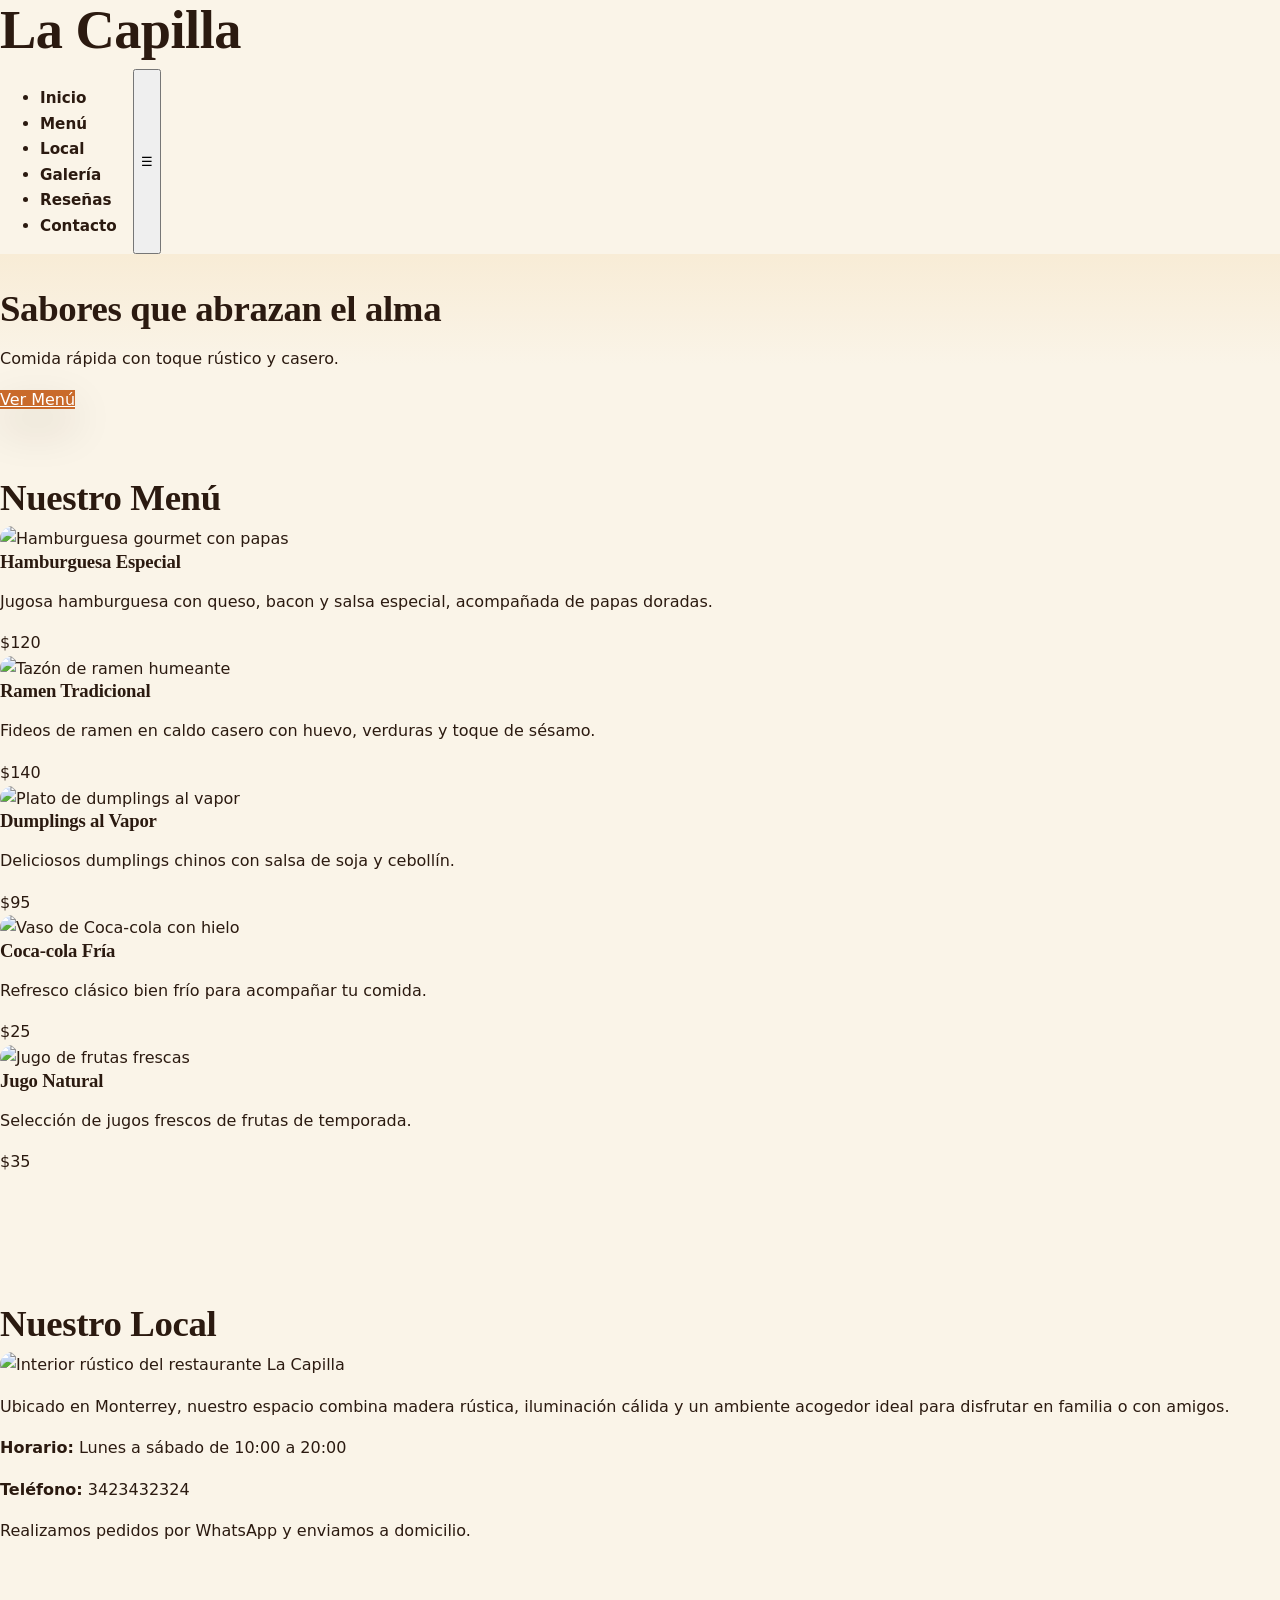
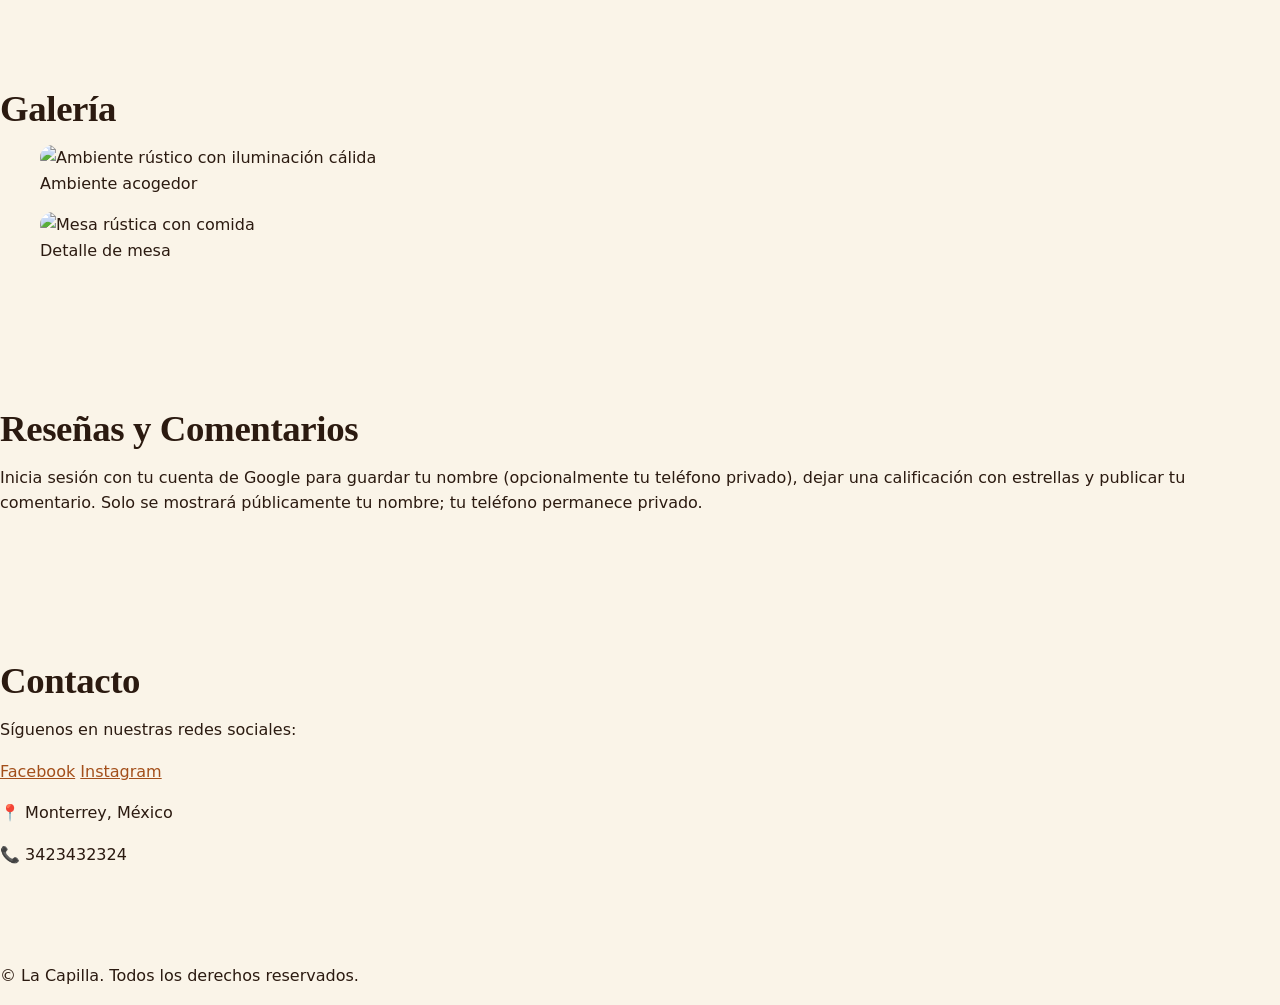
==== commit f5c0d1bf: "generate index.html" ====
--- a/index.html
+++ b/index.html
@@ -1,298 +1,149 @@
 <!DOCTYPE html>
 <html lang="es">
 <head>
-<meta charset="UTF-8">
-<meta name="viewport" content="width=device-width, initial-scale=1.0">
-<title>La Capilla · Hamburguesas, Ramen y Comida para Llevar en Monterrey</title>
-<meta name="description" content="La Capilla en Monterrey: hamburguesas, ramen especial, dumplings al vapor, jugos naturales y postres caseros. Para comer aquí, para llevar o a domicilio. Pide por WhatsApp. Lunes a sábado 10:00 a 20:00.">
-<link rel="preconnect" href="https://fonts.googleapis.com">
-<link rel="preconnect" href="https://fonts.gstatic.com" crossorigin>
-<link href="https://fonts.googleapis.com/css2?family=Fraunces:opsz,wght@9..144,500;9..144,700;9..144,900&family=Inter:wght@400;500;600;700&display=swap" rel="stylesheet">
-<link rel="stylesheet" href="styles.css">
+    <meta charset="UTF-8">
+    <meta name="viewport" content="width=device-width, initial-scale=1.0">
+    <title>La Capilla - Restaurante</title>
+    <link rel="stylesheet" href="styles.css">
 </head>
 <body>
-<a class="skip" href="#menu" data-eb-editable="link" data-eb-key="index.a.1" data-eb-role="a" data-eb-kind="link">Ir al menú</a>
+    <header class="site-header">
+        <div class="container">
+            <h1 class="logo" data-eb-editable="text" data-eb-key="index.h1.1" data-eb-role="h1" data-eb-kind="text">La Capilla</h1>
+            <nav class="nav">
+                <ul>
+                    <li><a href="#home" data-eb-editable="link" data-eb-key="index.a.2" data-eb-role="a" data-eb-kind="link">Inicio</a></li>
+                    <li><a href="#menu" data-eb-editable="link" data-eb-key="index.a.3" data-eb-role="a" data-eb-kind="link">Menú</a></li>
+                    <li><a href="#place" data-eb-editable="link" data-eb-key="index.a.4" data-eb-role="a" data-eb-kind="link">Local</a></li>
+                    <li><a href="#gallery" data-eb-editable="link" data-eb-key="index.a.5" data-eb-role="a" data-eb-kind="link">Galería</a></li>
+                    <li><a href="#reviews" data-eb-editable="link" data-eb-key="index.a.6" data-eb-role="a" data-eb-kind="link">Reseñas</a></li>
+                    <li><a href="#contact" data-eb-editable="link" data-eb-key="index.a.7" data-eb-role="a" data-eb-kind="link">Contacto</a></li>
+                </ul>
+                <button class="nav-toggle" aria-label="Abrir menú" data-eb-editable="link" data-eb-key="index.button.8" data-eb-role="button" data-eb-kind="link">☰</button>
+            </nav>
+        </div>
+    </header>
 
-<div class="topbar">
-  <p data-eb-editable="text" data-eb-key="index.p.2" data-eb-role="p" data-eb-kind="text"><span class="dot" aria-hidden="true"></span> Monterrey · Lun a Sáb 10:00–20:00 · <a href="https://wa.me/523423432324?text=Hola%20La%20Capilla%2C%20quiero%20hacer%20un%20pedido" target="_blank" rel="noopener" data-eb-editable="link" data-eb-key="index.a.3" data-eb-role="a" data-eb-kind="link">Pide por WhatsApp: 342 343 2324</a></p>
-</div>
+    <section id="home" class="hero">
+        <div class="hero-content">
+            <h2 data-eb-editable="text" data-eb-key="index.h2.9" data-eb-role="h2" data-eb-kind="text">Sabores que abrazan el alma</h2>
+            <p data-eb-editable="text" data-eb-key="index.p.10" data-eb-role="p" data-eb-kind="text">Comida rápida con toque rústico y casero.</p>
+            <a href="#menu" class="btn-primary" data-eb-editable="link" data-eb-key="index.a.11" data-eb-role="a" data-eb-kind="link">Ver Menú</a>
+        </div>
+    </section>
 
-<header class="header" id="inicio-header">
-  <div class="wrap header-in">
-    <a class="brand" href="#inicio" aria-label="La Capilla inicio" data-eb-editable="link" data-eb-key="index.a.4" data-eb-role="a" data-eb-kind="link">
-      <span class="brand-mark" aria-hidden="true">LC</span>
-      <span class="brand-txt"><strong>La Capilla</strong><small>Cocina rústica · Monterrey</small></span>
-    </a>
-    <nav class="nav" aria-label="Navegación principal">
-      <a href="#inicio" data-eb-editable="link" data-eb-key="index.a.5" data-eb-role="a" data-eb-kind="link">Inicio</a>
-      <a href="#destacados" data-eb-editable="link" data-eb-key="index.a.6" data-eb-role="a" data-eb-kind="link">Destacados</a>
-      <a href="#menu" data-eb-editable="link" data-eb-key="index.a.7" data-eb-role="a" data-eb-kind="link">Menú</a>
-      <a href="#lugar" data-eb-editable="link" data-eb-key="index.a.8" data-eb-role="a" data-eb-kind="link">El lugar</a>
-      <a href="#opiniones" data-eb-editable="link" data-eb-key="index.a.9" data-eb-role="a" data-eb-kind="link">Opiniones</a>
-      <a href="#contacto" data-eb-editable="link" data-eb-key="index.a.10" data-eb-role="a" data-eb-kind="link">Contacto</a>
-    </nav>
-    <div class="header-actions">
-      <div class="header-profile" title="Tu sesión para opiniones y pedidos">
-        <div data-itm-profile data-project-id="9abca07c-34dc-4859-b03d-2724b5d64635"></div>
-      </div>
-      <button class="cart-btn" id="cartOpen" aria-label="Abrir carrito" data-eb-editable="link" data-eb-key="index.button.11" data-eb-role="button" data-eb-kind="link">
-        <svg viewBox="0 0 24 24" width="20" height="20" fill="none" stroke="currentColor" stroke-width="2" aria-hidden="true"><path d="M6 7h15l-1.5 8.5a1 1 0 0 1-1 .5H8a1 1 0 0 1-1-.8L4.5 3.8A1 1 0 0 0 3.5 3H2"/><circle cx="9" cy="20" r="1.6"/><circle cx="17" cy="20" r="1.6"/></svg>
-        <span>Carrito</span>
-        <span class="cart-count" id="cartCount">0</span>
-      </button>
-      <button class="burger" id="menuToggle" aria-label="Abrir menú" aria-expanded="false" data-eb-editable="link" data-eb-key="index.button.12" data-eb-role="button" data-eb-kind="link"><span></span><span></span><span></span></button>
-    </div>
-  </div>
-  <div class="mobile-nav" id="mobileNav">
-    <a href="#inicio" data-eb-editable="link" data-eb-key="index.a.13" data-eb-role="a" data-eb-kind="link">Inicio</a>
-    <a href="#destacados" data-eb-editable="link" data-eb-key="index.a.14" data-eb-role="a" data-eb-kind="link">Destacados</a>
-    <a href="#menu" data-eb-editable="link" data-eb-key="index.a.15" data-eb-role="a" data-eb-kind="link">Menú</a>
-    <a href="#lugar" data-eb-editable="link" data-eb-key="index.a.16" data-eb-role="a" data-eb-kind="link">El lugar</a>
-    <a href="#opiniones" data-eb-editable="link" data-eb-key="index.a.17" data-eb-role="a" data-eb-kind="link">Opiniones</a>
-    <a href="#contacto" data-eb-editable="link" data-eb-key="index.a.18" data-eb-role="a" data-eb-kind="link">Contacto</a>
-    <a class="btn btn-wsp" href="https://wa.me/523423432324?text=Hola%20La%20Capilla%2C%20quiero%20hacer%20un%20pedido" target="_blank" rel="noopener" data-eb-editable="link" data-eb-key="index.a.19" data-eb-role="a" data-eb-kind="link">Pedir por WhatsApp</a>
-  </div>
-</header>
+    <section id="menu" class="section menu">
+        <div class="container">
+            <h2 class="section-title" data-eb-editable="text" data-eb-key="index.h2.12" data-eb-role="h2" data-eb-kind="text">Nuestro Menú</h2>
+            <div class="product-grid">
+                <!-- Hamburguesa -->
+                <article class="product-card">
+                    <img src="https://images.pexels.com/photos/38896819/pexels-photo-38896819.jpeg?auto=compress&cs=tinysrgb&dpr=2&h=650&w=940" alt="Hamburguesa gourmet con papas" data-eb-editable="image" data-eb-key="index.img.13" data-eb-role="img" data-eb-kind="image">
+                    <h3 data-eb-editable="text" data-eb-key="index.h3.14" data-eb-role="h3" data-eb-kind="text">Hamburguesa Especial</h3>
+                    <p data-eb-editable="text" data-eb-key="index.p.15" data-eb-role="p" data-eb-kind="text">Jugosa hamburguesa con queso, bacon y salsa especial, acompañada de papas doradas.</p>
+                    <span class="price">$120</span>
+                </article>
+                <!-- Ramen -->
+                <article class="product-card">
+                    <img src="https://images.pexels.com/photos/16671603/pexels-photo-16671603.jpeg?auto=compress&cs=tinysrgb&dpr=2&h=650&w=940" alt="Tazón de ramen humeante" data-eb-editable="image" data-eb-key="index.img.16" data-eb-role="img" data-eb-kind="image">
+                    <h3 data-eb-editable="text" data-eb-key="index.h3.17" data-eb-role="h3" data-eb-kind="text">Ramen Tradicional</h3>
+                    <p data-eb-editable="text" data-eb-key="index.p.18" data-eb-role="p" data-eb-kind="text">Fideos de ramen en caldo casero con huevo, verduras y toque de sésamo.</p>
+                    <span class="price">$140</span>
+                </article>
+                <!-- Dumplings -->
+                <article class="product-card">
+                    <img src="https://images.pexels.com/photos/7287696/pexels-photo-7287696.jpeg?auto=compress&cs=tinysrgb&dpr=2&h=650&w=940" alt="Plato de dumplings al vapor" data-eb-editable="image" data-eb-key="index.img.19" data-eb-role="img" data-eb-kind="image">
+                    <h3 data-eb-editable="text" data-eb-key="index.h3.20" data-eb-role="h3" data-eb-kind="text">Dumplings al Vapor</h3>
+                    <p data-eb-editable="text" data-eb-key="index.p.21" data-eb-role="p" data-eb-kind="text">Deliciosos dumplings chinos con salsa de soja y cebollín.</p>
+                    <span class="price">$95</span>
+                </article>
+                <!-- Coca‑cola -->
+                <article class="product-card">
+                    <img src="https://images.pexels.com/photos/34947111/pexels-photo-34947111.jpeg?auto=compress&cs=tinysrgb&dpr=2&h=650&w=940" alt="Vaso de Coca‑cola con hielo" data-eb-editable="image" data-eb-key="index.img.22" data-eb-role="img" data-eb-kind="image">
+                    <h3 data-eb-editable="text" data-eb-key="index.h3.23" data-eb-role="h3" data-eb-kind="text">Coca‑cola Fría</h3>
+                    <p data-eb-editable="text" data-eb-key="index.p.24" data-eb-role="p" data-eb-kind="text">Refresco clásico bien frío para acompañar tu comida.</p>
+                    <span class="price">$25</span>
+                </article>
+                <!-- Jugos -->
+                <article class="product-card">
+                    <img src="https://images.pexels.com/photos/8215110/pexels-photo-8215110.jpeg?auto=compress&cs=tinysrgb&dpr=2&h=650&w=940" alt="Jugo de frutas frescas" data-eb-editable="image" data-eb-key="index.img.25" data-eb-role="img" data-eb-kind="image">
+                    <h3 data-eb-editable="text" data-eb-key="index.h3.26" data-eb-role="h3" data-eb-kind="text">Jugo Natural</h3>
+                    <p data-eb-editable="text" data-eb-key="index.p.27" data-eb-role="p" data-eb-kind="text">Selección de jugos frescos de frutas de temporada.</p>
+                    <span class="price">$35</span>
+                </article>
+            </div>
+        </div>
+    </section>
 
-<main id="inicio">
-  <!-- HERO -->
-  <section class="hero">
-    <div class="wrap hero-grid">
-      <div class="hero-copy reveal">
-        <p class="kicker" data-eb-editable="text" data-eb-key="index.p.20" data-eb-role="p" data-eb-kind="text">Comida para llevar · Para comer aquí · A domicilio</p>
-        <h1 data-eb-editable="text" data-eb-key="index.h1.21" data-eb-role="h1" data-eb-kind="text">Sabor rústico que se queda en casa: <em>hamburguesas, ramen y dumplings.</em></h1>
-        <p class="lede" data-eb-editable="text" data-eb-key="index.p.22" data-eb-role="p" data-eb-kind="text">En La Capilla cocinamos a fuego honesto en Monterrey. Arma tu carrito, elige para llevar o a domicilio y confirma tu pedido por WhatsApp en un clic. Sin apps, sin vueltas.</p>
-        <div class="hero-cta">
-          <a class="btn btn-primary" href="#menu" data-eb-editable="link" data-eb-key="index.a.23" data-eb-role="a" data-eb-kind="link">Ver menú y pedir</a>
-          <a class="btn btn-ghost" href="#lugar" data-eb-editable="link" data-eb-key="index.a.24" data-eb-role="a" data-eb-kind="link">Conocer el lugar</a>
+    <section id="place" class="section place">
+        <div class="container">
+            <h2 class="section-title" data-eb-editable="text" data-eb-key="index.h2.28" data-eb-role="h2" data-eb-kind="text">Nuestro Local</h2>
+            <div class="place-content">
+                <img src="https://images.pexels.com/photos/9250721/pexels-photo-9250721.jpeg?auto=compress&cs=tinysrgb&dpr=2&h=650&w=940" alt="Interior rústico del restaurante La Capilla" data-eb-editable="image" data-eb-key="index.img.29" data-eb-role="img" data-eb-kind="image">
+                <div>
+                    <p data-eb-editable="text" data-eb-key="index.p.30" data-eb-role="p" data-eb-kind="text">Ubicado en Monterrey, nuestro espacio combina madera rústica, iluminación cálida y un ambiente acogedor ideal para disfrutar en familia o con amigos.</p>
+                    <p data-eb-editable="text" data-eb-key="index.p.31" data-eb-role="p" data-eb-kind="text"><strong>Horario:</strong> Lunes a sábado de 10:00 a 20:00</p>
+                    <p data-eb-editable="text" data-eb-key="index.p.32" data-eb-role="p" data-eb-kind="text"><strong>Teléfono:</strong> 3423432324</p>
+                    <p data-eb-editable="text" data-eb-key="index.p.33" data-eb-role="p" data-eb-kind="text">Realizamos pedidos por WhatsApp y enviamos a domicilio.</p>
+                </div>
+            </div>
         </div>
-        <ul class="hero-meta">
-          <li><strong>10:00–20:00</strong><span>Lun a Sáb</span></li>
-          <li><strong>Para llevar</strong><span>Listo en minutos</span></li>
-          <li><strong>A domicilio</strong><span>Caliente y sellado</span></li>
-        </ul>
-      </div>
-      <div class="hero-media reveal">
-        <figure class="hero-photo">
-          <img src="https://images.pexels.com/photos/2267538/pexels-photo-2267538.jpeg?auto=compress&cs=tinysrgb&dpr=2&h=650&w=940" alt="Hero hamburguesa insignia con queso derretido sobre mesa de madera" loading="eager" fetchpriority="high" data-eb-editable="image" data-eb-key="index.img.25" data-eb-role="img" data-eb-kind="image">
-          <figcaption>Hamburguesa insignia · pan artesanal, carne jugosa, queso fundido</figcaption>
-        </figure>
-        <div class="hero-card">
-          <p class="hero-card-title" data-eb-editable="text" data-eb-key="index.p.26" data-eb-role="p" data-eb-kind="text">Pedido tipo carrito</p>
-          <p data-eb-editable="text" data-eb-key="index.p.27" data-eb-role="p" data-eb-kind="text">Selecciona, pulsa adquirir y te dirigimos a WhatsApp para cerrarlo.</p>
-          <a href="#como-pedir" data-eb-editable="link" data-eb-key="index.a.28" data-eb-role="a" data-eb-kind="link">Cómo funciona</a>
+    </section>
+
+    <section id="gallery" class="section gallery">
+        <div class="container">
+            <h2 class="section-title" data-eb-editable="text" data-eb-key="index.h2.34" data-eb-role="h2" data-eb-kind="text">Galería</h2>
+            <div class="gallery-grid">
+                <figure>
+                    <img src="https://images.pexels.com/photos/33454120/pexels-photo-33454120.jpeg?auto=compress&cs=tinysrgb&dpr=2&h=650&w=940" alt="Ambiente rústico con iluminación cálida" data-eb-editable="image" data-eb-key="index.img.35" data-eb-role="img" data-eb-kind="image">
+                    <figcaption>Ambiente acogedor</figcaption>
+                </figure>
+                <figure>
+                    <img src="https://images.pexels.com/photos/9562410/pexels-photo-9562410.jpeg?auto=compress&cs=tinysrgb&dpr=2&h=650&w=940" alt="Mesa rústica con comida" data-eb-editable="image" data-eb-key="index.img.36" data-eb-role="img" data-eb-kind="image">
+                    <figcaption>Detalle de mesa</figcaption>
+                </figure>
+            </div>
         </div>
-      </div>
-    </div>
-    <div class="hero-strip">
-      <div class="wrap strip-grid">
-        <span>Hamburguesas</span><i>·</i><span>Ramen de la casa</span><i>·</i><span>Dumplings al vapor</span><i>·</i><span>Jugos naturales</span><i>·</i><span>Coca-Cola fría</span><i>·</i><span>Postres caseros</span>
-      </div>
-    </div>
-  </section>
+    </section>
 
-  <!-- DESTACADOS -->
-  <section class="section" id="destacados">
-    <div class="wrap">
-      <div class="sec-head reveal">
-        <p class="kicker" data-eb-editable="text" data-eb-key="index.p.29" data-eb-role="p" data-eb-kind="text">Los favoritos de la casa</p>
-        <h2 data-eb-editable="text" data-eb-key="index.h2.30" data-eb-role="h2" data-eb-kind="text">Destacados que salen calientes</h2>
-        <p data-eb-editable="text" data-eb-key="index.p.31" data-eb-role="p" data-eb-kind="text">Tres platos que definen La Capilla: cuchara profunda, vapor delicado y parrilla rústica.</p>
-      </div>
-      <div class="cards-3">
-        <article class="card reveal">
-          <img src="https://images.pexels.com/photos/31264126/pexels-photo-31264126.jpeg?auto=compress&cs=tinysrgb&dpr=2&h=650&w=940" alt="Ramen especial de la casa con huevo y cebollín" loading="lazy" data-eb-editable="image" data-eb-key="index.img.32" data-eb-role="img" data-eb-kind="image">
-          <div class="card-body">
-            <p class="tag" data-eb-editable="text" data-eb-key="index.p.33" data-eb-role="p" data-eb-kind="text">Cuchara · Especial</p>
-            <h3 data-eb-editable="text" data-eb-key="index.h3.34" data-eb-role="h3" data-eb-kind="text">Ramen especial de la casa</h3>
-            <p data-eb-editable="text" data-eb-key="index.p.35" data-eb-role="p" data-eb-kind="text">Caldo profundo, fideos firmes, huevo marinado, cerdo suave y cebollín fresco. Para comer aquí o para llevar bien sellado.</p>
-            <div class="card-foot"><strong>$139 MXN</strong><button class="btn btn-small" data-add="ramen" data-eb-editable="link" data-eb-key="index.button.36" data-eb-role="button" data-eb-kind="link">Añadir</button></div>
-          </div>
-        </article>
-        <article class="card reveal">
-          <img src="https://images.pexels.com/photos/28460866/pexels-photo-28460866.jpeg?auto=compress&cs=tinysrgb&dpr=2&h=650&w=940" alt="Dumplings al vapor en canasta de bambú con soya" loading="lazy" data-eb-editable="image" data-eb-key="index.img.37" data-eb-role="img" data-eb-kind="image">
-          <div class="card-body">
-            <p class="tag" data-eb-editable="text" data-eb-key="index.p.38" data-eb-role="p" data-eb-kind="text">Vapor · Para compartir</p>
-            <h3 data-eb-editable="text" data-eb-key="index.h3.39" data-eb-role="h3" data-eb-kind="text">Dumplings al vapor</h3>
-            <p data-eb-editable="text" data-eb-key="index.p.40" data-eb-role="p" data-eb-kind="text">Ocho piezas jugosas en canasta de bambú, con soya de la casa. Ligeros, calientes y perfectos al centro.</p>
-            <div class="card-foot"><strong>$99 MXN</strong><button class="btn btn-small" data-add="dumplings" data-eb-editable="link" data-eb-key="index.button.41" data-eb-role="button" data-eb-kind="link">Añadir</button></div>
-          </div>
-        </article>
-        <article class="card reveal">
-          <img src="https://images.pexels.com/photos/4109233/pexels-photo-4109233.jpeg?auto=compress&cs=tinysrgb&dpr=2&h=650&w=940" alt="Hamburguesa clásica para llevar con papas" loading="lazy" data-eb-editable="image" data-eb-key="index.img.42" data-eb-role="img" data-eb-kind="image">
-          <div class="card-body">
-            <p class="tag" data-eb-editable="text" data-eb-key="index.p.43" data-eb-role="p" data-eb-kind="text">Parrilla · Clásica</p>
-            <h3 data-eb-editable="text" data-eb-key="index.h3.44" data-eb-role="h3" data-eb-kind="text">Hamburguesa clásica para llevar</h3>
-            <p data-eb-editable="text" data-eb-key="index.p.45" data-eb-role="p" data-eb-kind="text">Doble queso, lechuga fresca, pan tostado y papas crujientes. La que nunca falla, en empaque que aguanta el viaje.</p>
-            <div class="card-foot"><strong>$119 MXN</strong><button class="btn btn-small" data-add="burger-clasica" data-eb-editable="link" data-eb-key="index.button.46" data-eb-role="button" data-eb-kind="link">Añadir</button></div>
-          </div>
-        </article>
-      </div>
-    </div>
-  </section>
+    <!-- Reviews / Comments Section -->
+    <section id="reviews" class="section reviews">
+        <div class="container">
+            <h2 class="section-title" data-eb-editable="text" data-eb-key="index.h2.37" data-eb-role="h2" data-eb-kind="text">Reseñas y Comentarios</h2>
+            <p class="reviews-info" data-eb-editable="text" data-eb-key="index.p.38" data-eb-role="p" data-eb-kind="text">
+                Inicia sesión con tu cuenta de Google para guardar tu nombre (opcionalmente tu teléfono privado), dejar una calificación con estrellas y publicar tu comentario.
+                Solo se mostrará públicamente tu nombre; tu teléfono permanece privado.
+            </p>
+            <!-- ITM Comments integration -->
+            <div data-itm-comments-shell>
+                <div data-itm-comments data-project-id="9abca07c-34dc-4859-b03d-2724b5d64635"></div>
+            </div>
+            <!-- Profile marker (can be placed elsewhere, but we put it here for completeness) -->
+            <div data-itm-profile data-project-id="9abca07c-34dc-4859-b03d-2724b5d64635" style="display:none;"></div>
+        </div>
+    </section>
 
-  <!-- MENU / TIENDA LIGERA -->
-  <section class="section section-cream" id="menu">
-    <div class="wrap">
-      <div class="sec-head reveal">
-        <p class="kicker" data-eb-editable="text" data-eb-key="index.p.47" data-eb-role="p" data-eb-kind="text">Tienda ligera · Pedido por WhatsApp</p>
-        <h2 data-eb-editable="text" data-eb-key="index.h2.48" data-eb-role="h2" data-eb-kind="text">Menú completo</h2>
-        <p data-eb-editable="text" data-eb-key="index.p.49" data-eb-role="p" data-eb-kind="text">Elige categoría, añade al carrito y confirma por WhatsApp. Precios en pesos mexicanos, IVA incluido.</p>
-      </div>
-      <div class="filters reveal" role="tablist" aria-label="Filtrar menú">
-        <button class="chip active" data-filter="all" data-eb-editable="link" data-eb-key="index.button.50" data-eb-role="button" data-eb-kind="link">Todo</button>
-        <button class="chip" data-filter="rapida" data-eb-editable="link" data-eb-key="index.button.51" data-eb-role="button" data-eb-kind="link">Comida rápida</button>
-        <button class="chip" data-filter="bebidas" data-eb-editable="link" data-eb-key="index.button.52" data-eb-role="button" data-eb-kind="link">Bebidas</button>
-        <button class="chip" data-filter="postres" data-eb-editable="link" data-eb-key="index.button.53" data-eb-role="button" data-eb-kind="link">Postres</button>
-      </div>
-      <div class="menu-grid" id="menuGrid">
-        <article class="menu-card reveal" data-cat="rapida">
-          <img src="https://images.pexels.com/photos/2267538/pexels-photo-2267538.jpeg?auto=compress&cs=tinysrgb&dpr=2&h=650&w=940" alt="Hamburguesa insignia La Capilla" loading="lazy" data-eb-editable="image" data-eb-key="index.img.54" data-eb-role="img" data-eb-kind="image">
-          <div><h3 data-eb-editable="text" data-eb-key="index.h3.55" data-eb-role="h3" data-eb-kind="text">Hamburguesa insignia La Capilla</h3><p data-eb-editable="text" data-eb-key="index.p.56" data-eb-role="p" data-eb-kind="text">Carne jugosa, queso derretido, vegetales frescos, aderezo rústico y pan artesanal.</p><div class="menu-foot"><strong>$129</strong><button class="btn btn-small" data-add="burger-insignia" data-eb-editable="link" data-eb-key="index.button.57" data-eb-role="button" data-eb-kind="link">Añadir</button></div></div>
-        </article>
-        <article class="menu-card reveal" data-cat="rapida">
-          <img src="https://images.pexels.com/photos/4109233/pexels-photo-4109233.jpeg?auto=compress&cs=tinysrgb&dpr=2&h=650&w=940" alt="Hamburguesa clásica con papas fritas" loading="lazy" data-eb-editable="image" data-eb-key="index.img.58" data-eb-role="img" data-eb-kind="image">
-          <div><h3 data-eb-editable="text" data-eb-key="index.h3.59" data-eb-role="h3" data-eb-kind="text">Clásica con papas</h3><p data-eb-editable="text" data-eb-key="index.p.60" data-eb-role="p" data-eb-kind="text">Doble cheeseburger con papas a la francesa. Ideal para llevar.</p><div class="menu-foot"><strong>$119</strong><button class="btn btn-small" data-add="burger-clasica" data-eb-editable="link" data-eb-key="index.button.61" data-eb-role="button" data-eb-kind="link">Añadir</button></div></div>
-        </article>
-        <article class="menu-card reveal" data-cat="rapida">
-          <img src="https://images.pexels.com/photos/31264126/pexels-photo-31264126.jpeg?auto=compress&cs=tinysrgb&dpr=2&h=650&w=940" alt="Ramen especial con huevo y fideos" loading="lazy" data-eb-editable="image" data-eb-key="index.img.62" data-eb-role="img" data-eb-kind="image">
-          <div><h3 data-eb-editable="text" data-eb-key="index.h3.63" data-eb-role="h3" data-eb-kind="text">Ramen especial</h3><p data-eb-editable="text" data-eb-key="index.p.64" data-eb-role="p" data-eb-kind="text">Caldo de la casa, fideos, huevo, cerdo y cebollín. Porción generosa.</p><div class="menu-foot"><strong>$139</strong><button class="btn btn-small" data-add="ramen" data-eb-editable="link" data-eb-key="index.button.65" data-eb-role="button" data-eb-kind="link">Añadir</button></div></div>
-        </article>
-        <article class="menu-card reveal" data-cat="rapida">
-          <img src="https://images.pexels.com/photos/28460866/pexels-photo-28460866.jpeg?auto=compress&cs=tinysrgb&dpr=2&h=650&w=940" alt="Dumplings al vapor con soya" loading="lazy" data-eb-editable="image" data-eb-key="index.img.66" data-eb-role="img" data-eb-kind="image">
-          <div><h3 data-eb-editable="text" data-eb-key="index.h3.67" data-eb-role="h3" data-eb-kind="text">Dumplings (8 pzas)</h3><p data-eb-editable="text" data-eb-key="index.p.68" data-eb-role="p" data-eb-kind="text">Al vapor en bambú, relleno jugoso de cerdo y verduras.</p><div class="menu-foot"><strong>$99</strong><button class="btn btn-small" data-add="dumplings" data-eb-editable="link" data-eb-key="index.button.69" data-eb-role="button" data-eb-kind="link">Añadir</button></div></div>
-        </article>
-        <article class="menu-card reveal" data-cat="bebidas">
-          <img src="https://images.pexels.com/photos/8679336/pexels-photo-8679336.jpeg?auto=compress&cs=tinysrgb&dpr=2&h=650&w=940" alt="Jugos naturales frescos en botellas de vidrio" loading="lazy" data-eb-editable="image" data-eb-key="index.img.70" data-eb-role="img" data-eb-kind="image">
-          <div><h3 data-eb-editable="text" data-eb-key="index.h3.71" data-eb-role="h3" data-eb-kind="text">Jugos naturales</h3><p data-eb-editable="text" data-eb-key="index.p.72" data-eb-role="p" data-eb-kind="text">Fruta de temporada, hechos al momento. Pregunta por sabores del día.</p><div class="menu-foot"><strong>$45</strong><button class="btn btn-small" data-add="jugos" data-eb-editable="link" data-eb-key="index.button.73" data-eb-role="button" data-eb-kind="link">Añadir</button></div></div>
-        </article>
-        <article class="menu-card reveal" data-cat="bebidas">
-          <img src="https://images.pexels.com/photos/11969600/pexels-photo-11969600.jpeg?auto=compress&cs=tinysrgb&dpr=2&h=650&w=940" alt="Refrescos y Coca Cola fría con hielo" loading="lazy" data-eb-editable="image" data-eb-key="index.img.74" data-eb-role="img" data-eb-kind="image">
-          <div><h3 data-eb-editable="text" data-eb-key="index.h3.75" data-eb-role="h3" data-eb-kind="text">Coca-Cola y refrescos</h3><p data-eb-editable="text" data-eb-key="index.p.76" data-eb-role="p" data-eb-kind="text">Bien fríos, en botella o vaso con hielo. El acompañante fiel.</p><div class="menu-foot"><strong>$35</strong><button class="btn btn-small" data-add="refresco" data-eb-editable="link" data-eb-key="index.button.77" data-eb-role="button" data-eb-kind="link">Añadir</button></div></div>
-        </article>
-        <article class="menu-card reveal" data-cat="postres">
-          <img src="https://images.pexels.com/photos/6639726/pexels-photo-6639726.jpeg?auto=compress&cs=tinysrgb&dpr=2&h=650&w=940" alt="Postres caseros de chocolate en vasitos" loading="lazy" data-eb-editable="image" data-eb-key="index.img.78" data-eb-role="img" data-eb-kind="image">
-          <div><h3 data-eb-editable="text" data-eb-key="index.h3.79" data-eb-role="h3" data-eb-kind="text">Postres caseros</h3><p data-eb-editable="text" data-eb-key="index.p.80" data-eb-role="p" data-eb-kind="text">Vasitos de chocolate, flan y dulces de la semana. Cierre perfecto.</p><div class="menu-foot"><strong>$55</strong><button class="btn btn-small" data-add="postre" data-eb-editable="link" data-eb-key="index.button.81" data-eb-role="button" data-eb-kind="link">Añadir</button></div></div>
-        </article>
-      </div>
+    <section id="contact" class="section contact">
+        <div class="container">
+            <h2 class="section-title" data-eb-editable="text" data-eb-key="index.h2.39" data-eb-role="h2" data-eb-kind="text">Contacto</h2>
+            <p data-eb-editable="text" data-eb-key="index.p.40" data-eb-role="p" data-eb-kind="text">Síguenos en nuestras redes sociales:</p>
+            <div class="social-links">
+                <a href="https://facebook.com/tiendatechnova" target="_blank" rel="noopener" data-eb-editable="link" data-eb-key="index.a.41" data-eb-role="a" data-eb-kind="link">Facebook</a>
+                <a href="https://instagram.com/tiendatechnova" target="_blank" rel="noopener" data-eb-editable="link" data-eb-key="index.a.42" data-eb-role="a" data-eb-kind="link">Instagram</a>
+            </div>
+            <p data-eb-editable="text" data-eb-key="index.p.43" data-eb-role="p" data-eb-kind="text">📍 Monterrey, México</p>
+            <p data-eb-editable="text" data-eb-key="index.p.44" data-eb-role="p" data-eb-kind="text">📞 3423432324</p>
+        </div>
+    </section>
 
-      <div class="steps reveal" id="como-pedir">
-        <div class="step"><span>1</span><div><h4 data-eb-editable="text" data-eb-key="index.h4.82" data-eb-role="h4" data-eb-kind="text">Selecciona</h4><p data-eb-editable="text" data-eb-key="index.p.83" data-eb-role="p" data-eb-kind="text">Añade hamburguesas, ramen, dumplings, bebidas y postres al carrito.</p></div></div>
-        <div class="step"><span>2</span><div><h4 data-eb-editable="text" data-eb-key="index.h4.84" data-eb-role="h4" data-eb-kind="text">Pulsa adquirir</h4><p data-eb-editable="text" data-eb-key="index.p.85" data-eb-role="p" data-eb-kind="text">Revisa cantidades en el carrito y pulsa pedir por WhatsApp.</p></div></div>
-        <div class="step"><span>3</span><div><h4 data-eb-editable="text" data-eb-key="index.h4.86" data-eb-role="h4" data-eb-kind="text">Confirma</h4><p data-eb-editable="text" data-eb-key="index.p.87" data-eb-role="p" data-eb-kind="text">Te dirigimos a WhatsApp con tu pedido listo. Solo envíalo y lo preparamos.</p></div></div>
-      </div>
-    </div>
-  </section>
+    <footer class="site-footer">
+        <div class="container">
+            <p data-eb-editable="text" data-eb-key="index.p.45" data-eb-role="p" data-eb-kind="text">&copy; <span id="year"></span> La Capilla. Todos los derechos reservados.</p>
+        </div>
+    </footer>
 
-  <!-- LUGAR -->
-  <section class="section" id="lugar">
-    <div class="wrap lugar-grid">
-      <div class="reveal">
-        <p class="kicker" data-eb-editable="text" data-eb-key="index.p.88" data-eb-role="p" data-eb-kind="text">El lugar</p>
-        <h2 data-eb-editable="text" data-eb-key="index.h2.89" data-eb-role="h2" data-eb-kind="text">Madera, luz cálida y mesa compartida</h2>
-        <p data-eb-editable="text" data-eb-key="index.p.90" data-eb-role="p" data-eb-kind="text">Un local pequeño y acogedor en Monterrey para comer en el sitio sin prisa, o pedir para llevar y seguir tu día. Cocina a la vista, trato de barrio y todo empacado con cuidado.</p>
-        <ul class="check">
-          <li>Para comer aquí, para llevar o a domicilio</li>
-          <li>Cocina rústica, ingredientes frescos del día</li>
-          <li>Ideal para celular: pide en 3 toques por WhatsApp</li>
-        </ul>
-        <div class="lugar-cta">
-          <a class="btn btn-primary" href="https://wa.me/523423432324?text=Hola%20La%20Capilla%2C%20quiero%20reservar%20mesa%20para%20hoy" target="_blank" rel="noopener" data-eb-editable="link" data-eb-key="index.a.91" data-eb-role="a" data-eb-kind="link">Reservar por WhatsApp</a>
-          <span class="horario">Lun a Sáb · 10:00–20:00</span>
-        </div>
-      </div>
-      <figure class="lugar-photo reveal">
-        <img src="https://images.pexels.com/photos/14965698/pexels-photo-14965698.jpeg?auto=compress&cs=tinysrgb&dpr=2&h=650&w=940" alt="Interior rústico del local con mesas de madera y luz cálida" loading="lazy" data-eb-editable="image" data-eb-key="index.img.92" data-eb-role="img" data-eb-kind="image">
-        <figcaption>Interior rústico de La Capilla · madera, luz cálida y ambiente familiar</figcaption>
-      </figure>
-    </div>
-    <div class="wrap galeria">
-      <div class="gal-item reveal"><img src="https://images.pexels.com/photos/7258491/pexels-photo-7258491.jpeg?auto=compress&cs=tinysrgb&dpr=2&h=650&w=940" alt="Comida para llevar empaquetada lista para entregar" loading="lazy" data-eb-editable="image" data-eb-key="index.img.93" data-eb-role="img" data-eb-kind="image"><p data-eb-editable="text" data-eb-key="index.p.94" data-eb-role="p" data-eb-kind="text">Para llevar, bien sellado</p></div>
-      <div class="gal-item reveal"><img src="https://images.pexels.com/photos/13311393/pexels-photo-13311393.jpeg?auto=compress&cs=tinysrgb&dpr=2&h=650&w=940" alt="Reparto a domicilio en moto por la ciudad" loading="lazy" data-eb-editable="image" data-eb-key="index.img.95" data-eb-role="img" data-eb-kind="image"><p data-eb-editable="text" data-eb-key="index.p.96" data-eb-role="p" data-eb-kind="text">A domicilio, caliente</p></div>
-      <div class="gal-item reveal"><img src="https://images.pexels.com/photos/27049612/pexels-photo-27049612.jpeg?auto=compress&cs=tinysrgb&dpr=2&h=650&w=940" alt="Cocina preparando hamburguesas a la parrilla" loading="lazy" data-eb-editable="image" data-eb-key="index.img.97" data-eb-role="img" data-eb-kind="image"><p data-eb-editable="text" data-eb-key="index.p.98" data-eb-role="p" data-eb-kind="text">A la parrilla, al momento</p></div>
-    </div>
-  </section>
-
-  <!-- OPINIONES / COMENTARIOS ITM -->
-  <section class="section section-opiniones" id="opiniones" data-itm-comments-shell>
-    <div class="wrap opiniones-grid">
-      <div class="opi-copy reveal">
-        <p class="kicker kicker-light" data-eb-editable="text" data-eb-key="index.p.99" data-eb-role="p" data-eb-kind="text">Opiniones de la comunidad</p>
-        <h2 data-eb-editable="text" data-eb-key="index.h2.100" data-eb-role="h2" data-eb-kind="text">Reseñas y comentarios</h2>
-        <p class="opi-lede" data-eb-editable="text" data-eb-key="index.p.101" data-eb-role="p" data-eb-kind="text">Tu opinión enciende la cocina. Cuenta cómo te fue con la hamburguesa, el ramen o el servicio a domicilio.</p>
-        <div class="opi-how">
-          <h3 data-eb-editable="text" data-eb-key="index.h3.102" data-eb-role="h3" data-eb-kind="text">Cómo participar</h3>
-          <ol>
-            <li><strong>Inicia sesión con Google</strong> desde el panel de tu derecha.</li>
-            <li><strong>Guarda tu nombre</strong> y, si quieres, un <strong>teléfono opcional y privado</strong> para contactarte por tu pedido.</li>
-            <li><strong>Califica con estrellas</strong> y <strong>publica tu comentario</strong>.</li>
-            <li>Puedes <strong>editar o eliminar tus propios comentarios</strong> y <strong>cerrar sesión</strong> cuando quieras.</li>
-          </ol>
-          <p class="opi-privacy" data-eb-editable="text" data-eb-key="index.p.103" data-eb-role="p" data-eb-kind="text">Mostramos públicamente solo tu nombre de visitante. Tu teléfono nunca se publica. Los comentarios pasan por moderación antes de verse.</p>
-        </div>
-        <div class="opi-badges">
-          <span>Ingreso con Google</span><span>Nombre público</span><span>Teléfono privado</span><span>Estrellas</span>
-        </div>
-      </div>
-      <div class="opi-widget reveal">
-        <div class="opi-card">
-          <div data-itm-comments data-project-id="9abca07c-34dc-4859-b03d-2724b5d64635"></div>
-        </div>
-      </div>
-    </div>
-  </section>
-
-  <!-- CONTACTO -->
-  <section class="section section-cream" id="contacto">
-    <div class="wrap contact-grid">
-      <div class="reveal">
-        <p class="kicker" data-eb-editable="text" data-eb-key="index.p.104" data-eb-role="p" data-eb-kind="text">Contacto y ubicación</p>
-        <h2 data-eb-editable="text" data-eb-key="index.h2.105" data-eb-role="h2" data-eb-kind="text">Encuéntranos en Monterrey</h2>
-        <p data-eb-editable="text" data-eb-key="index.p.106" data-eb-role="p" data-eb-kind="text">Comida para llevar, para comer en el sitio y a domicilio. Escríbenos y preparamos tu pedido.</p>
-        <ul class="contact-list">
-          <li><strong>WhatsApp / Teléfono</strong><a href="https://wa.me/523423432324" target="_blank" rel="noopener" data-eb-editable="link" data-eb-key="index.a.107" data-eb-role="a" data-eb-kind="link">342 343 2324</a></li>
-          <li><strong>Horario</strong><span>Lunes a sábado de 10:00 a 20:00</span></li>
-          <li><strong>Redes</strong><span><a href="https://facebook.com/tiendatechnova" target="_blank" rel="noopener" data-eb-editable="link" data-eb-key="index.a.108" data-eb-role="a" data-eb-kind="link">Facebook</a> · <a href="https://instagram.com/tiendatechnova" target="_blank" rel="noopener" data-eb-editable="link" data-eb-key="index.a.109" data-eb-role="a" data-eb-kind="link">Instagram</a></span></li>
-        </ul>
-        <a class="btn btn-primary" href="https://wa.me/523423432324?text=Hola%20La%20Capilla%2C%20quiero%20hacer%20un%20pedido" target="_blank" rel="noopener" data-eb-editable="link" data-eb-key="index.a.110" data-eb-role="a" data-eb-kind="link">Pedir ahora por WhatsApp</a>
-      </div>
-      <div class="map reveal">
-        <iframe title="Mapa de La Capilla" src="https://www.google.com/maps/embed?pb=!1m18!1m12!1m3!1d60080.29249353073!2d-89.95960567229005!3d19.754377909211858!2m3!1f0!2f0!3f0!3m2!1i1024!2i768!4f13.1!3m3!1m2!1s0x8f57e530bd60abf9%3A0xc1f5251d7481d%" loading="lazy" referrerpolicy="no-referrer-when-downgrade" allowfullscreen></iframe>
-      </div>
-    </div>
-  </section>
-</main>
-
-<footer class="footer">
-  <div class="wrap foot-grid">
-    <div><strong>La Capilla</strong><p data-eb-editable="text" data-eb-key="index.p.111" data-eb-role="p" data-eb-kind="text">Cocina rústica en Monterrey · Hamburguesas, ramen, dumplings, jugos y postres.</p></div>
-    <div><p class="foot-t" data-eb-editable="text" data-eb-key="index.p.112" data-eb-role="p" data-eb-kind="text">Horario</p><p data-eb-editable="text" data-eb-key="index.p.113" data-eb-role="p" data-eb-kind="text">Lun a Sáb · 10:00–20:00</p></div>
-    <div><p class="foot-t" data-eb-editable="text" data-eb-key="index.p.114" data-eb-role="p" data-eb-kind="text">Pedido</p><p data-eb-editable="text" data-eb-key="index.p.115" data-eb-role="p" data-eb-kind="text"><a href="https://wa.me/523423432324" target="_blank" rel="noopener" data-eb-editable="link" data-eb-key="index.a.116" data-eb-role="a" data-eb-kind="link">WhatsApp 342 343 2324</a></p></div>
-  </div>
-  <div class="wrap foot-base">
-    <small>Fotografía: Engin Akyurt, Caio Pezzo, Nano Erdozain, Polina Tankilevitch, Timur Weber, Towfiqu Barbhuiya, Ofir Eliav, Sarda Bamberg, Erik Mclean, Francisco Ferreira, Youssef Samuil vía Pexels.</small>
-  </div>
-</footer>
-
-<!-- Carrito -->
-<div class="overlay" id="overlay" hidden></div>
-<aside class="drawer" id="cartDrawer" aria-hidden="true" aria-label="Carrito de pedido">
-  <div class="drawer-head"><h3 data-eb-editable="text" data-eb-key="index.h3.117" data-eb-role="h3" data-eb-kind="text">Tu pedido</h3><button id="cartClose" aria-label="Cerrar carrito" data-eb-editable="link" data-eb-key="index.button.118" data-eb-role="button" data-eb-kind="link">×</button></div>
-  <p class="drawer-hint" data-eb-editable="text" data-eb-key="index.p.119" data-eb-role="p" data-eb-kind="text">Revisa y confirma por WhatsApp. Sin pagos en línea.</p>
-  <div class="drawer-items" id="cartItems"></div>
-  <div class="drawer-foot">
-    <div class="total"><span>Total</span><strong id="cartTotal">$0 MXN</strong></div>
-    <label class="drawer-label" for="orderName">Tu nombre (para el pedido)</label>
-    <input id="orderName" type="text" placeholder="Ej. Francisco" autocomplete="name">
-    <label class="drawer-label" for="orderMode">Modalidad</label>
-    <select id="orderMode"><option value="Para llevar">Para llevar</option><option value="Para comer aquí">Para comer aquí</option><option value="A domicilio">A domicilio</option></select>
-    <button class="btn btn-primary btn-full" id="checkoutBtn" data-eb-editable="link" data-eb-key="index.button.120" data-eb-role="button" data-eb-kind="link">Adquirir y enviar por WhatsApp</button>
-    <button class="btn btn-ghost btn-full" id="clearBtn" data-eb-editable="link" data-eb-key="index.button.121" data-eb-role="button" data-eb-kind="link">Vaciar carrito</button>
-  </div>
-</aside>
-<div class="toast" id="toast" role="status" aria-live="polite"></div>
-
-<script src="script.js" defer></script>
-<script src="https://itm-void-excepcional.pages.dev/comments.js" defer></script>
+    <!-- Load ITM Comments script -->
+    <script src="https://itm-void-excepcional.pages.dev/comments.js"></script>
+    <script src="script.js"></script>
 </body>
 </html>
--- a/styles.css
+++ b/styles.css
@@ -1,146 +1,135 @@
 :root{
-  --madera:#3b2417; --madera-2:#5a3a24; --crema:#faf3e7; --crema-2:#f1e3cb;
-  --terracota:#c05621; --terracota-d:#9c4218; --mostaza:#d9a441; --verde:#3f7a4e;
-  --tinta:#241610; --muted:#7a6552; --card:#fffdf7; --borde:#e7d6b8;
-  --radio:18px; --sombra:0 12px 32px rgba(59,36,23,.16);
-  --font-t:"Fraunces",Georgia,serif; --font-b:"Inter",system-ui,sans-serif;
+  --bg:#faf4e8; --cream:#f3e8d3; --card:#fffdf7; --ink:#2b1a10; --muted:#7a5c42;
+  --brand:#c96a2b; --brand-d:#a34f1a; --wood:#5d3a1e; --gold:#e9a749; --line:#e5d3b3;
+  --green:#4f7a3a; --dark:#221208; --radius:18px; --shadow:0 18px 45px rgba(43,26,16,.14);
 }
 *{box-sizing:border-box}
 html{scroll-behavior:smooth}
-body{margin:0;font-family:var(--font-b);color:var(--tinta);background:var(--crema);line-height:1.6}
-img{max-width:100%;display:block}
-a{color:var(--terracota)}
-.wrap{max-width:1120px;margin:0 auto;padding:0 20px}
-h1,h2,h3{font-family:var(--font-t);line-height:1.12;margin:0 0 .5em}
-.kicker{text-transform:uppercase;letter-spacing:.14em;font-size:.75rem;font-weight:700;color:var(--terracota);margin:0 0 .5em}
-.lead{font-size:1.08rem;color:#4a3527}
-.btn{display:inline-block;border:0;cursor:pointer;text-decoration:none;font-weight:700;padding:.85rem 1.35rem;border-radius:999px;transition:.18s}
-.btn-primary{background:var(--terracota);color:#fff;box-shadow:0 8px 20px rgba(192,86,33,.35)}
-.btn-primary:hover{background:var(--terracota-d);transform:translateY(-1px)}
-.btn-ghost{border:2px solid var(--madera-2);color:var(--madera)}
-.btn-ghost:hover{background:var(--madera);color:var(--crema)}
-.btn-ghost.light{border-color:var(--crema-2);color:var(--crema)}
-.btn-small{padding:.55rem .95rem;font-size:.88rem;background:var(--madera);color:#fff;border-radius:999px;border:0;cursor:pointer;font-weight:700}
-.btn-small:hover{background:var(--terracota)}
-.btn-full{width:100%;margin-top:.5rem}
-/* topbar + header */
-.topbar{display:flex;justify-content:space-between;gap:12px;flex-wrap:wrap;background:var(--madera);color:var(--crema-2);font-size:.82rem;padding:.45rem 20px}
-.topbar a{color:var(--mostaza);font-weight:700}
-.header{position:sticky;top:0;z-index:40;background:rgba(250,243,231,.96);backdrop-filter:blur(8px);border-bottom:1px solid var(--borde)}
-.header-inner{display:flex;align-items:center;justify-content:space-between;gap:14px;padding:.7rem 20px}
-.brand{display:flex;align-items:center;gap:.7rem;text-decoration:none;color:var(--tinta)}
-.brand-mark{width:46px;height:46px;border-radius:14px;background:var(--madera);color:var(--mostaza);display:grid;place-items:center;font-family:var(--font-t);font-weight:900;font-size:1.2rem}
-.brand-text strong{font-family:var(--font-t);font-size:1.25rem;display:block;line-height:1}
-.brand-text small{color:var(--muted);font-size:.75rem}
-.nav{display:flex;gap:1.1rem}
-.nav a{text-decoration:none;color:var(--tinta);font-weight:600;font-size:.95rem}
-.nav a:hover{color:var(--terracota)}
-.header-actions{display:flex;gap:.6rem;align-items:center}
-.cart-btn{background:var(--madera);color:#fff;border:0;border-radius:999px;padding:.6rem 1rem;font-weight:700;cursor:pointer}
-.cart-count{background:var(--mostaza);color:var(--madera);border-radius:999px;padding:.05rem .55rem;margin-left:.3rem;font-size:.8rem}
-.menu-toggle{display:none;background:none;border:1px solid var(--borde);border-radius:10px;padding:.45rem .7rem;font-size:1.1rem}
-/* hero */
-.hero{background:radial-gradient(1000px 420px at 85% -10%,#f6d9a8,transparent),linear-gradient(var(--crema),var(--crema-2));padding:3rem 0 2.5rem}
-.hero-grid{display:grid;grid-template-columns:1.05fr .95fr;gap:2rem;align-items:center}
-.hero h1{font-size:clamp(2rem,4.5vw,3.3rem);font-weight:900}
-.hero-cta{display:flex;gap:.7rem;flex-wrap:wrap;margin:1.2rem 0}
-.hero-modes{list-style:none;display:flex;gap:.7rem;padding:0;margin:1rem 0 0;flex-wrap:wrap}
-.hero-modes li{background:var(--card);border:1px solid var(--borde);border-radius:14px;padding:.6rem .9rem;min-width:140px}
-.hero-modes strong{display:block;font-family:var(--font-t)}
-.hero-modes span{font-size:.82rem;color:var(--muted)}
-.hero-media{position:relative}
-.hero-media img{border-radius:22px;box-shadow:var(--sombra);border:6px solid #fff;aspect-ratio:4/3.4;object-fit:cover;width:100%}
-.hero-card{position:absolute;left:14px;bottom:-18px;background:#fff;border:1px solid var(--borde);border-radius:16px;padding:.8rem 1rem;box-shadow:var(--sombra);max-width:280px}
-.hero-card-title{font-size:.75rem;text-transform:uppercase;letter-spacing:.1em;color:var(--muted);margin:0}
-/* strip */
-.strip{background:var(--madera);color:var(--crema-2)}
-.strip-inner{display:flex;gap:.8rem;justify-content:center;flex-wrap:wrap;padding:.7rem 20px;font-family:var(--font-t)}
-.strip i{color:var(--mostaza);font-style:normal}
-/* sections */
-.section{padding:3.2rem 0}
-.section-head{display:flex;align-items:end;justify-content:space-between;gap:1rem;flex-wrap:wrap}
-.section h2{font-size:clamp(1.6rem,3vw,2.3rem)}
-.filters{display:flex;gap:.5rem;flex-wrap:wrap;margin:1.2rem 0}
-.chip{border:1.5px solid var(--borde);background:#fff;padding:.5rem 1rem;border-radius:999px;cursor:pointer;font-weight:600}
-.chip.active{background:var(--madera);color:#fff;border-color:var(--madera)}
-.menu-grid{display:grid;grid-template-columns:repeat(3,1fr);gap:1.1rem}
-.card{background:var(--card);border:1px solid var(--borde);border-radius:var(--radio);overflow:hidden;box-shadow:0 6px 18px rgba(59,36,23,.08);display:flex;flex-direction:column}
-.card img{aspect-ratio:16/10;object-fit:cover;width:100%}
-.card-body{padding:1rem 1rem 1.1rem;display:flex;flex-direction:column;gap:.5rem;flex:1}
-.card-top{display:flex;justify-content:space-between;gap:.6rem;align-items:start}
-.card-top h3{font-size:1.08rem;margin:0}
-.price{background:var(--mostaza);color:var(--madera);font-weight:800;border-radius:999px;padding:.2rem .7rem;white-space:nowrap}
-.card-body p{margin:0;color:#5b4634;font-size:.93rem}
-.card-foot{display:flex;justify-content:space-between;align-items:center;margin-top:auto;padding-top:.6rem}
-.tag{font-size:.75rem;background:var(--crema-2);border-radius:999px;padding:.25rem .65rem;color:var(--madera-2);font-weight:700}
-.menu-note{color:var(--muted);font-size:.9rem;margin-top:1rem}
-/* local */
-.section-wood{background:linear-gradient(rgba(43,25,14,.92),rgba(43,25,14,.92)),url("https://itm-void-excepcional.pages.dev/media-fallback/imagen-generica.jpg");background-size:cover;color:var(--crema)}
-.local-grid{display:grid;grid-template-columns:.95fr 1.05fr;gap:2rem;align-items:center}
-.local-media img{border-radius:20px;border:6px solid rgba(255,255,255,.25);aspect-ratio:4/3.6;object-fit:cover;width:100%}
-.local-grid .kicker{color:var(--mostaza)}
-.facts{display:grid;gap:.6rem;margin:1.2rem 0}
-.facts div{background:rgba(255,255,255,.08);border:1px solid rgba(255,255,255,.18);border-radius:14px;padding:.6rem .9rem}
-.facts dt{font-size:.75rem;text-transform:uppercase;letter-spacing:.1em;color:var(--mostaza)}
-.facts dd{margin:0;font-weight:600}
-.facts a{color:#fff}
-.local-cta{display:flex;gap:.7rem;flex-wrap:wrap}
-/* steps */
-.steps{display:grid;grid-template-columns:repeat(3,1fr);gap:1rem;margin:1.5rem 0}
-.step{background:var(--card);border:1px solid var(--borde);border-radius:var(--radio);padding:1.2rem}
-.step-n{display:inline-grid;place-items:center;width:38px;height:38px;border-radius:50%;background:var(--terracota);color:#fff;font-weight:800;margin-bottom:.6rem}
-.order-banner{display:flex;justify-content:space-between;align-items:center;gap:1rem;flex-wrap:wrap;background:var(--madera);color:var(--crema);border-radius:20px;padding:1.4rem 1.6rem}
-/* gallery */
-.section-soft{background:#f6e9d3}
-.gallery{display:grid;grid-template-columns:repeat(3,1fr);gap:1rem}
-.gallery figure{margin:0;background:#fff;border:1px solid var(--borde);border-radius:16px;overflow:hidden}
-.gallery img{aspect-ratio:4/3;object-fit:cover;width:100%}
-.gallery figcaption{padding:.6rem .9rem;font-size:.88rem;color:#5b4634;font-weight:600}
-/* opiniones */
-.section-opiniones{background:linear-gradient(var(--crema),#fff)}
-.opiniones-head{max-width:760px;margin-bottom:1.4rem}
-.opiniones-grid{display:grid;grid-template-columns:.9fr 1.1fr;gap:1.4rem;align-items:start}
-.opiniones-info{background:var(--madera);color:var(--crema);border-radius:20px;padding:1.5rem;box-shadow:var(--sombra)}
-.opiniones-info h3{color:var(--mostaza);margin-top:0}
-.opiniones-info ol{margin:0 0 1rem 1.1rem;padding:0;display:grid;gap:.5rem}
-.privacy-note{background:rgba(217,164,65,.15);border:1px solid rgba(217,164,65,.5);border-radius:12px;padding:.7rem .9rem;font-size:.88rem}
-.profile-box{background:#fff;color:var(--tinta);border-radius:14px;padding:1rem;margin-top:1rem}
-.profile-label{font-size:.78rem;font-weight:800;text-transform:uppercase;letter-spacing:.1em;color:var(--muted);margin:0 0 .5rem}
-.comments-shell{background:var(--card);border:1.5px solid var(--borde);border-radius:20px;padding:1.4rem;box-shadow:var(--sombra);min-height:320px}
-/* contacto */
-.contact-grid{display:grid;grid-template-columns:1fr 1fr;gap:1.6rem;align-items:start}
-.contact-list{list-style:none;padding:0;display:grid;gap:.5rem}
-.contact-list a{font-weight:700}
-.map-box iframe{width:100%;min-height:320px;border:0;border-radius:18px;box-shadow:var(--sombra)}
-/* footer */
-.footer{background:var(--madera);color:var(--crema-2);padding:2rem 0;font-size:.88rem}
-.footer-inner{display:grid;grid-template-columns:1fr 1fr;gap:1rem}
-/* cart */
-.cart-overlay{position:fixed;inset:0;background:rgba(30,17,10,.55);z-index:60}
-.cart-drawer{position:fixed;top:0;right:0;width:min(400px,94vw);height:100dvh;background:var(--crema);z-index:61;box-shadow:-12px 0 40px rgba(0,0,0,.3);display:flex;flex-direction:column;transform:translateX(105%);transition:.25s}
-.cart-drawer.open{transform:none}
-.cart-head{display:flex;justify-content:space-between;align-items:center;padding:1rem 1.2rem;border-bottom:1px solid var(--borde)}
-.cart-head h3{margin:0}
-.cart-head button{border:1px solid var(--borde);background:#fff;border-radius:10px;padding:.4rem .7rem;cursor:pointer}
-.cart-mode{display:flex;gap:.4rem;flex-wrap:wrap;padding:.8rem 1.2rem;font-size:.85rem}
-.cart-items{flex:1;overflow:auto;padding:.4rem 1.2rem;display:flex;flex-direction:column;gap:.6rem}
-.cart-item{display:grid;grid-template-columns:1fr auto;gap:.4rem;background:#fff;border:1px solid var(--borde);border-radius:12px;padding:.6rem .8rem}
-.cart-item strong{font-size:.92rem}
-.qty{display:flex;align-items:center;gap:.5rem}
-.qty button{width:28px;height:28px;border-radius:8px;border:1px solid var(--borde);background:var(--crema);cursor:pointer;font-weight:800}
-.cart-foot{padding:1rem 1.2rem;border-top:1px solid var(--borde);background:#fff}
-.cart-total{display:flex;justify-content:space-between;font-size:1.1rem}
-.empty{color:var(--muted);text-align:center;padding:2rem 0}
-.toast{position:fixed;left:50%;bottom:22px;transform:translateX(-50%) translateY(20px);background:var(--madera);color:#fff;padding:.7rem 1.2rem;border-radius:999px;opacity:0;transition:.25s;z-index:70;pointer-events:none;max-width:90vw}
+body{margin:0;font-family:Inter,system-ui,-apple-system,Segoe UI,Roboto,Arial,sans-serif;background:var(--bg);color:var(--ink);line-height:1.6}
+h1,h2,h3,h4{font-family:Fraunces,Georgia,serif;line-height:1.12;margin:0 0 .5rem;letter-spacing:-.01em}
+h1{font-size:clamp(2rem,4.6vw,3.4rem);font-weight:900}
+h1 em{color:var(--brand-d);font-style:italic}
+h2{font-size:clamp(1.6rem,3.2vw,2.3rem)}
+img{max-width:100%;display:block;border-radius:14px}
+a{color:var(--brand-d)}
+.wrap{max-width:1140px;margin:0 auto;padding:0 20px}
+.skip{position:absolute;left:-999px}.skip:focus{left:12px;top:12px;background:#fff;padding:8px 12px;z-index:99}
+.topbar{background:var(--dark);color:#f7e9cf;font-size:.86rem;text-align:center}
+.topbar p{margin:0;padding:9px 14px}.topbar a{color:var(--gold);font-weight:600}
+.dot{display:inline-block;width:8px;height:8px;border-radius:50%;background:#7dcc6f;margin-right:8px}
+.header{position:sticky;top:0;z-index:50;background:rgba(250,244,232,.94);backdrop-filter:blur(10px);border-bottom:1px solid var(--line)}
+.header-in{display:flex;align-items:center;gap:16px;padding:12px 20px}
+.brand{display:flex;align-items:center;gap:10px;text-decoration:none;color:var(--ink)}
+.brand-mark{width:44px;height:44px;border-radius:12px;background:radial-gradient(circle at 30% 30%,var(--gold),var(--brand) 60%,var(--wood));color:#fff;display:grid;place-items:center;font-family:Fraunces,serif;font-weight:900}
+.brand-txt strong{display:block;font-family:Fraunces,serif;font-size:1.25rem;line-height:1}
+.brand-txt small{color:var(--muted);font-size:.75rem}
+.nav{display:flex;gap:16px;margin-left:auto}
+.nav a{text-decoration:none;color:var(--ink);font-weight:600;font-size:.95rem}
+.nav a:hover{color:var(--brand-d)}
+.header-actions{display:flex;align-items:center;gap:10px;margin-left:8px}
+.header-profile{max-width:230px;overflow:hidden}
+.header-profile [data-itm-profile]{font-size:.85rem}
+.cart-btn{display:flex;align-items:center;gap:8px;background:var(--ink);color:#fff;border:0;border-radius:999px;padding:10px 14px;font-weight:700;cursor:pointer}
+.cart-count{background:var(--gold);color:var(--ink);border-radius:999px;min-width:24px;text-align:center;font-size:.85rem;padding:1px 6px}
+.burger{display:none;background:none;border:1px solid var(--line);border-radius:10px;padding:10px;cursor:pointer}
+.burger span{display:block;width:20px;height:2px;background:var(--ink);margin:4px 0}
+.mobile-nav{display:none;flex-direction:column;gap:10px;padding:0 20px 16px}
+.mobile-nav.open{display:flex}
+.mobile-nav a{text-decoration:none;color:var(--ink);font-weight:600}
+.btn{display:inline-block;text-decoration:none;border-radius:999px;padding:13px 22px;font-weight:700;border:1px solid transparent;cursor:pointer;font-size:.98rem}
+.btn-primary{background:var(--brand);color:#fff;box-shadow:var(--shadow)}
+.btn-primary:hover{background:var(--brand-d)}
+.btn-ghost{background:transparent;border-color:var(--wood);color:var(--wood)}
+.btn-small{background:var(--ink);color:#fff;padding:9px 16px;font-size:.88rem;border:0;border-radius:999px;cursor:pointer}
+.btn-wsp{background:#22a55b;color:#fff;text-align:center}
+.btn-full{width:100%;text-align:center;margin-top:10px}
+.kicker{text-transform:uppercase;letter-spacing:.14em;font-size:.76rem;font-weight:700;color:var(--brand-d);margin:0 0 10px}
+.kicker-light{color:var(--gold)}
+.hero{background:linear-gradient(180deg,#f8ecd6,transparent 70%);padding:34px 0 0}
+.hero-grid{display:grid;grid-template-columns:1.05fr .95fr;gap:34px;align-items:center;padding:20px 20px 30px}
+.lede{color:#5b4128;font-size:1.07rem}
+.hero-cta{display:flex;gap:12px;flex-wrap:wrap;margin:18px 0}
+.hero-meta{list-style:none;display:flex;gap:22px;padding:0;margin:18px 0 0}
+.hero-meta strong{display:block;font-size:1.05rem}.hero-meta span{color:var(--muted);font-size:.86rem}
+.hero-photo{position:relative;border:8px solid #fff;box-shadow:var(--shadow);border-radius:22px;overflow:hidden;background:#fff}
+.hero-photo img{border-radius:0}
+.hero-photo figcaption{padding:10px 14px;font-size:.86rem;color:var(--muted)}
+.hero-card{margin-top:-34px;margin-left:24px;margin-right:24px;position:relative;background:var(--dark);color:#f7e9cf;border-radius:16px;padding:16px 18px;box-shadow:var(--shadow)}
+.hero-card-title{margin:0;font-weight:700;color:var(--gold)}
+.hero-card p{margin:.3rem 0}.hero-card a{color:#fff;font-weight:700}
+.hero-strip{border-top:1px solid var(--line);border-bottom:1px solid var(--line);background:#fff8ea}
+.strip-grid{display:flex;flex-wrap:wrap;gap:10px;justify-content:center;padding:12px 20px;font-weight:600;color:var(--wood)}
+.strip-grid i{color:var(--brand);font-style:normal}
+.section{padding:64px 0}
+.section-cream{background:var(--cream);border-top:1px solid var(--line);border-bottom:1px solid var(--line)}
+.sec-head{max-width:720px;margin-bottom:28px}
+.sec-head p:last-child{color:var(--muted)}
+.cards-3{display:grid;grid-template-columns:repeat(3,1fr);gap:20px}
+.card{background:var(--card);border:1px solid var(--line);border-radius:var(--radius);overflow:hidden;box-shadow:0 10px 28px rgba(43,26,16,.08)}
+.card-body{padding:18px}
+.tag{font-size:.75rem;font-weight:700;letter-spacing:.1em;text-transform:uppercase;color:var(--brand-d);margin:0 0 6px}
+.card-foot{display:flex;align-items:center;justify-content:space-between;margin-top:12px}
+.filters{display:flex;gap:10px;flex-wrap:wrap;margin-bottom:20px}
+.chip{border:1px solid var(--wood);background:#fff;border-radius:999px;padding:9px 16px;cursor:pointer;font-weight:600}
+.chip.active{background:var(--ink);color:#fff;border-color:var(--ink)}
+.menu-grid{display:grid;grid-template-columns:repeat(3,1fr);gap:16px}
+.menu-card{background:#fffdf7;border:1px solid var(--line);border-radius:16px;overflow:hidden;display:flex;flex-direction:column}
+.menu-card>div{padding:14px 16px 16px;display:flex;flex-direction:column;gap:8px;flex:1}
+.menu-card p{color:var(--muted);font-size:.93rem;margin:0}
+.menu-foot{display:flex;align-items:center;justify-content:space-between;margin-top:auto}
+.steps{display:grid;grid-template-columns:repeat(3,1fr);gap:14px;margin-top:28px}
+.step{background:var(--dark);color:#f7e9cf;border-radius:16px;padding:18px;display:flex;gap:14px}
+.step span{width:38px;height:38px;flex:0 0 38px;border-radius:50%;background:var(--gold);color:var(--ink);display:grid;place-items:center;font-weight:800}
+.lugar-grid{display:grid;grid-template-columns:1fr 1fr;gap:30px;align-items:center}
+.check{list-style:none;padding:0;display:grid;gap:10px}
+.check li::before{content:"✓ ";color:var(--green);font-weight:800}
+.lugar-cta{display:flex;align-items:center;gap:14px;flex-wrap:wrap;margin-top:16px}
+.horario{background:#fff;border:1px dashed var(--wood);border-radius:999px;padding:10px 16px;font-weight:600}
+.lugar-photo{border:8px solid #fff;box-shadow:var(--shadow);border-radius:20px;overflow:hidden;background:#fff}
+.lugar-photo figcaption{padding:10px 14px;color:var(--muted);font-size:.88rem}
+.galeria{display:grid;grid-template-columns:repeat(3,1fr);gap:16px;margin-top:26px}
+.gal-item{background:#fff;border:1px solid var(--line);border-radius:16px;overflow:hidden}
+.gal-item p{margin:0;padding:10px 14px;font-weight:600;color:var(--wood)}
+.section-opiniones{background:linear-gradient(135deg,#2b1a10,#5d3a1e 60%,#a34f1a);color:#fbf1dd}
+.opiniones-grid{display:grid;grid-template-columns:.95fr 1.05fr;gap:28px;align-items:start}
+.opi-lede{color:#f3ddba}
+.opi-how{background:rgba(255,253,247,.08);border:1px solid rgba(233,167,73,.5);border-radius:18px;padding:20px}
+.opi-how ol{margin:10px 0;padding-left:20px;display:grid;gap:8px}
+.opi-privacy{background:#fff8ea;color:#5b4128;border-radius:12px;padding:12px 14px;font-size:.9rem}
+.opi-badges{display:flex;flex-wrap:wrap;gap:8px;margin-top:14px}
+.opi-badges span{border:1px solid rgba(255,255,255,.4);border-radius:999px;padding:7px 13px;font-size:.82rem}
+.opi-card{background:var(--card);color:var(--ink);border-radius:20px;padding:22px;box-shadow:var(--shadow);border:4px solid rgba(233,167,73,.55)}
+.opi-card [data-itm-comments]{min-height:280px}
+.contact-grid{display:grid;grid-template-columns:.9fr 1.1fr;gap:26px;align-items:start}
+.contact-list{list-style:none;padding:0;display:grid;gap:12px;margin:18px 0}
+.map iframe{width:100%;height:360px;border:0;border-radius:18px;box-shadow:var(--shadow)}
+.footer{background:var(--dark);color:#e9d9bb;padding:30px 0 18px}
+.foot-grid{display:grid;grid-template-columns:2fr 1fr 1fr;gap:18px}
+.foot-t{color:var(--gold);font-weight:700;margin:0}
+.foot-base{border-top:1px solid rgba(255,255,255,.15);margin-top:18px;padding-top:12px}
+.overlay{position:fixed;inset:0;background:rgba(34,18,8,.55);z-index:60}
+.drawer{position:fixed;top:0;right:0;width:min(420px,94vw);height:100dvh;background:#fffdf7;z-index:61;display:flex;flex-direction:column;box-shadow:-20px 0 60px rgba(0,0,0,.3);transform:translateX(105%);transition:transform .28s ease}
+.drawer.open{transform:none}
+.drawer-head{display:flex;align-items:center;justify-content:space-between;padding:16px 18px;border-bottom:1px solid var(--line)}
+.drawer-head button{font-size:1.6rem;background:none;border:0;cursor:pointer}
+.drawer-hint{padding:10px 18px 0;color:var(--muted);font-size:.88rem;margin:0}
+.drawer-items{flex:1;overflow:auto;padding:12px 18px;display:flex;flex-direction:column;gap:10px}
+.cart-row{display:grid;grid-template-columns:1fr auto;gap:8px;border:1px solid var(--line);border-radius:12px;padding:10px 12px;align-items:center}
+.qty{display:flex;gap:8px;align-items:center}
+.qty button{width:30px;height:30px;border-radius:50%;border:1px solid var(--wood);background:#fff;cursor:pointer;font-weight:800}
+.drawer-foot{padding:16px 18px;border-top:1px solid var(--line)}
+.total{display:flex;justify-content:space-between;font-size:1.1rem}
+.drawer-label{display:block;margin:12px 0 6px;font-weight:600;font-size:.9rem}
+.drawer-foot input,.drawer-foot select{width:100%;padding:11px;border-radius:10px;border:1px solid var(--line)}
+.toast{position:fixed;left:50%;bottom:22px;transform:translateX(-50%) translateY(20px);background:var(--ink);color:#fff;padding:12px 18px;border-radius:999px;opacity:0;transition:.25s;z-index:70}
 .toast.show{opacity:1;transform:translateX(-50%)}
-/* responsive */
+.reveal{opacity:0;transform:translateY(16px);transition:.6s}
+.reveal.visible{opacity:1;transform:none}
 @media(max-width:900px){
-  .hero-grid,.local-grid,.opiniones-grid,.contact-grid,.footer-inner{grid-template-columns:1fr}
-  .menu-grid{grid-template-columns:repeat(2,1fr)}
-  .steps{grid-template-columns:1fr}
-  .nav{display:none;position:absolute;top:100%;left:0;right:0;background:var(--crema);flex-direction:column;padding:1rem 20px;border-bottom:1px solid var(--borde)}
-  .nav.open{display:flex}
-  .menu-toggle{display:block}
-  .hero-card{position:static;margin-top:.8rem;max-width:none}
+  .nav{display:none}.burger{display:block}
+  .hero-grid,.lugar-grid,.opiniones-grid,.contact-grid{grid-template-columns:1fr}
+  .cards-3,.menu-grid,.steps,.galeria{grid-template-columns:1fr 1fr}
+  .header-profile{display:none}
+  .foot-grid{grid-template-columns:1fr}
 }
-@media(max-width:560px){.menu-grid,.gallery{grid-template-columns:1fr}}
+@media(max-width:560px){.cards-3,.menu-grid,.steps,.galeria{grid-template-columns:1fr}.hero-meta{flex-wrap:wrap}}
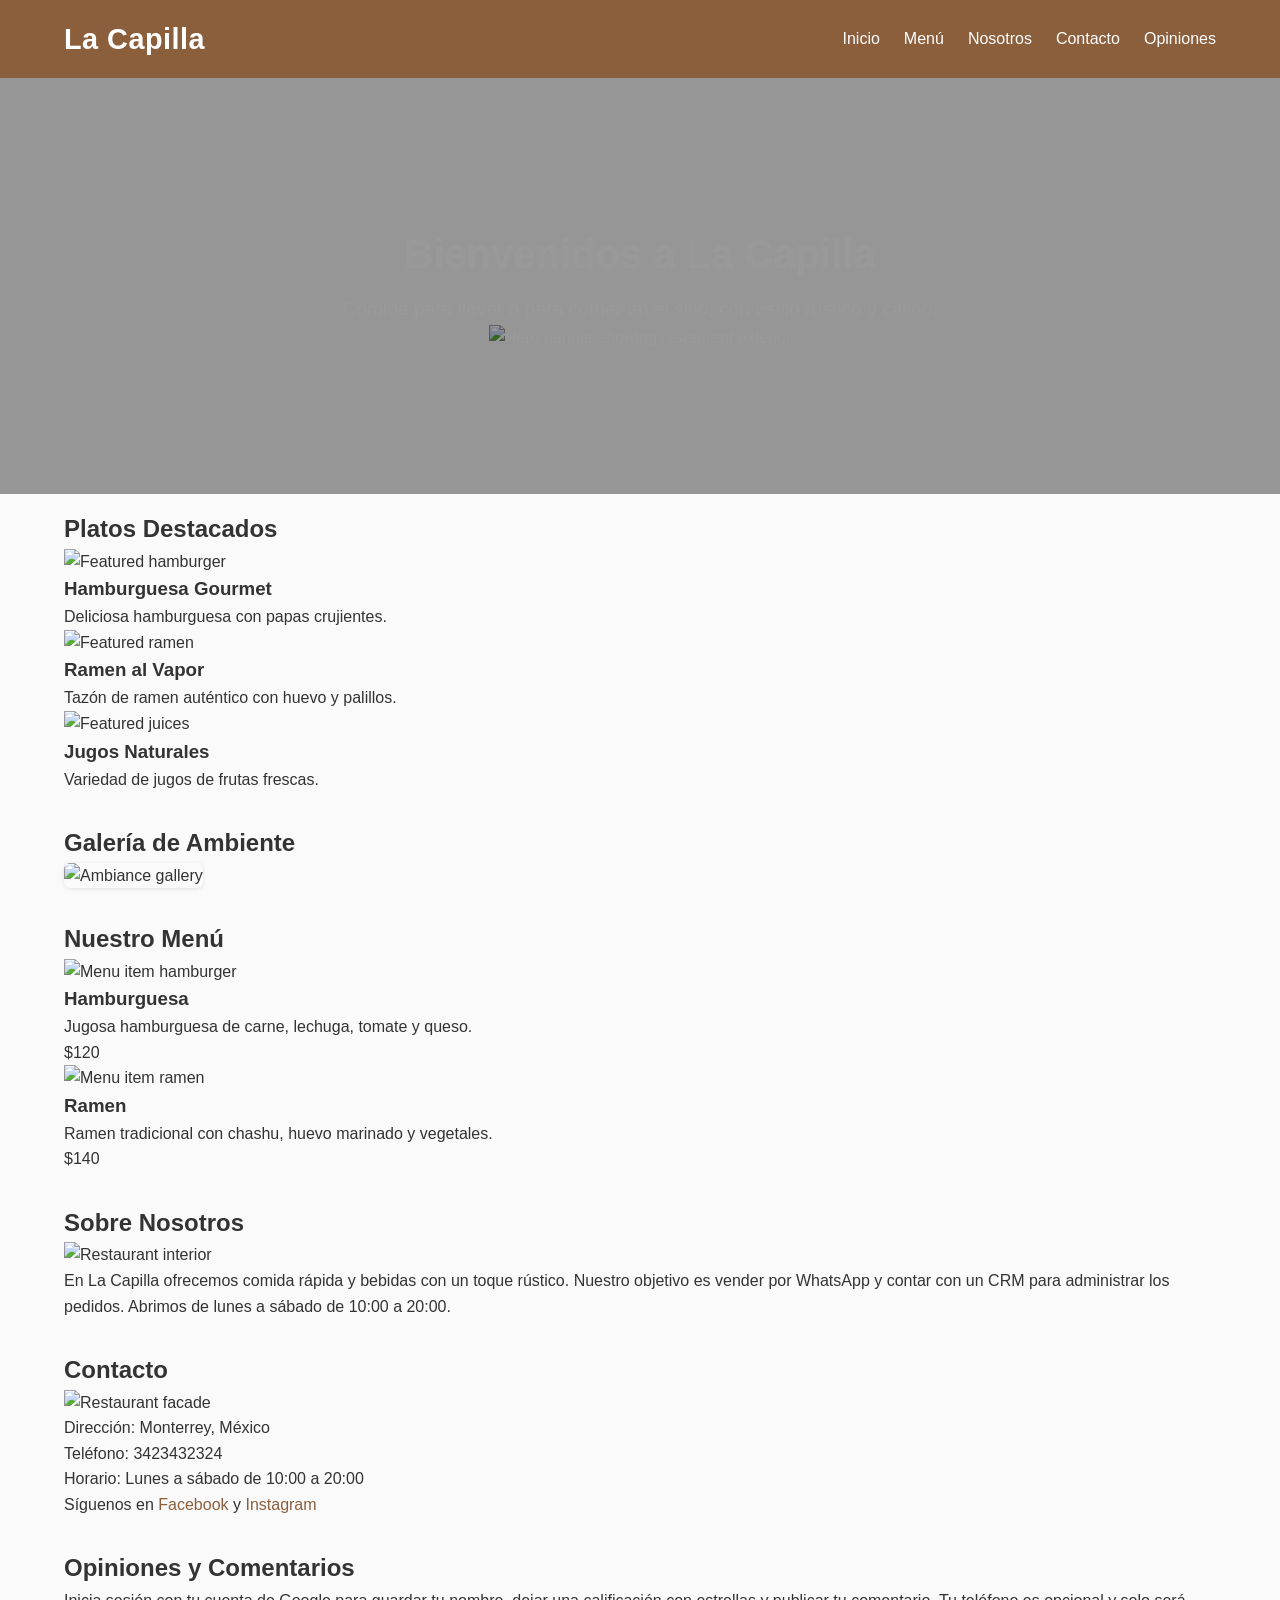
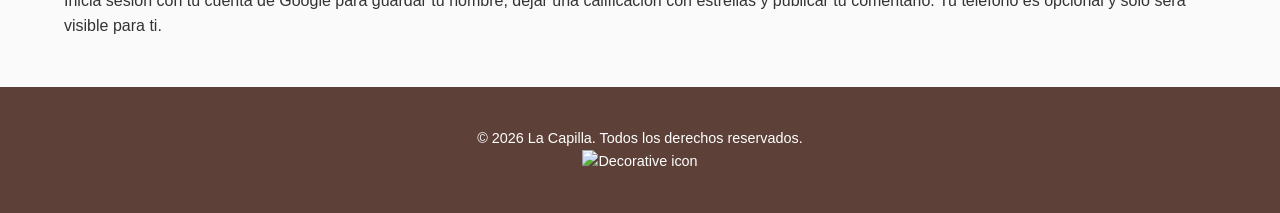
==== commit 009d39db: "generate index.html" ====
--- a/index.html
+++ b/index.html
@@ -12,137 +12,133 @@
             <h1 class="logo" data-eb-editable="text" data-eb-key="index.h1.1" data-eb-role="h1" data-eb-kind="text">La Capilla</h1>
             <nav class="nav">
                 <ul>
-                    <li><a href="#home" data-eb-editable="link" data-eb-key="index.a.2" data-eb-role="a" data-eb-kind="link">Inicio</a></li>
+                    <li><a href="#hero" data-eb-editable="link" data-eb-key="index.a.2" data-eb-role="a" data-eb-kind="link">Inicio</a></li>
                     <li><a href="#menu" data-eb-editable="link" data-eb-key="index.a.3" data-eb-role="a" data-eb-kind="link">Menú</a></li>
-                    <li><a href="#place" data-eb-editable="link" data-eb-key="index.a.4" data-eb-role="a" data-eb-kind="link">Local</a></li>
-                    <li><a href="#gallery" data-eb-editable="link" data-eb-key="index.a.5" data-eb-role="a" data-eb-kind="link">Galería</a></li>
-                    <li><a href="#reviews" data-eb-editable="link" data-eb-key="index.a.6" data-eb-role="a" data-eb-kind="link">Reseñas</a></li>
-                    <li><a href="#contact" data-eb-editable="link" data-eb-key="index.a.7" data-eb-role="a" data-eb-kind="link">Contacto</a></li>
+                    <li><a href="#about" data-eb-editable="link" data-eb-key="index.a.4" data-eb-role="a" data-eb-kind="link">Nosotros</a></li>
+                    <li><a href="#contact" data-eb-editable="link" data-eb-key="index.a.5" data-eb-role="a" data-eb-kind="link">Contacto</a></li>
+                    <li><a href="#comments" data-eb-editable="link" data-eb-key="index.a.6" data-eb-role="a" data-eb-kind="link">Opiniones</a></li>
                 </ul>
-                <button class="nav-toggle" aria-label="Abrir menú" data-eb-editable="link" data-eb-key="index.button.8" data-eb-role="button" data-eb-kind="link">☰</button>
             </nav>
+            <button class="nav-toggle" aria-label="Abrir menú" data-eb-editable="link" data-eb-key="index.button.7" data-eb-role="button" data-eb-kind="link">
+                <span></span>
+                <span></span>
+                <span></span>
+            </button>
         </div>
     </header>
 
-    <section id="home" class="hero">
-        <div class="hero-content">
-            <h2 data-eb-editable="text" data-eb-key="index.h2.9" data-eb-role="h2" data-eb-kind="text">Sabores que abrazan el alma</h2>
-            <p data-eb-editable="text" data-eb-key="index.p.10" data-eb-role="p" data-eb-kind="text">Comida rápida con toque rústico y casero.</p>
-            <a href="#menu" class="btn-primary" data-eb-editable="link" data-eb-key="index.a.11" data-eb-role="a" data-eb-kind="link">Ver Menú</a>
+    <section id="hero" class="hero">
+        <div class="container">
+            <h2 data-eb-editable="text" data-eb-key="index.h2.8" data-eb-role="h2" data-eb-kind="text">Bienvenidos a La Capilla</h2>
+            <p data-eb-editable="text" data-eb-key="index.p.9" data-eb-role="p" data-eb-kind="text">Comida para llevar o para comer en el sitio, con estilo rústico y cálido.</p>
+            <img src="https://images.pexels.com/photos/19676137/pexels-photo-19676137.jpeg?auto=compress&cs=tinysrgb&dpr=2&h=650&w=940"
+                 alt="Hero banner showing restaurant exterior" class="hero-image" data-eb-editable="image" data-eb-key="index.img.10" data-eb-role="img" data-eb-kind="image">
         </div>
     </section>
 
-    <section id="menu" class="section menu">
+    <section id="featured" class="featured">
         <div class="container">
-            <h2 class="section-title" data-eb-editable="text" data-eb-key="index.h2.12" data-eb-role="h2" data-eb-kind="text">Nuestro Menú</h2>
-            <div class="product-grid">
-                <!-- Hamburguesa -->
-                <article class="product-card">
-                    <img src="https://images.pexels.com/photos/38896819/pexels-photo-38896819.jpeg?auto=compress&cs=tinysrgb&dpr=2&h=650&w=940" alt="Hamburguesa gourmet con papas" data-eb-editable="image" data-eb-key="index.img.13" data-eb-role="img" data-eb-kind="image">
-                    <h3 data-eb-editable="text" data-eb-key="index.h3.14" data-eb-role="h3" data-eb-kind="text">Hamburguesa Especial</h3>
-                    <p data-eb-editable="text" data-eb-key="index.p.15" data-eb-role="p" data-eb-kind="text">Jugosa hamburguesa con queso, bacon y salsa especial, acompañada de papas doradas.</p>
-                    <span class="price">$120</span>
+            <h2 data-eb-editable="text" data-eb-key="index.h2.11" data-eb-role="h2" data-eb-kind="text">Platos Destacados</h2>
+            <div class="cards">
+                <article class="card">
+                    <img src="https://images.pexels.com/photos/30500761/pexels-photo-30500761.jpeg?auto=compress&cs=tinysrgb&dpr=2&h=650&w=940"
+                         alt="Featured hamburger" class="card-image" data-eb-editable="image" data-eb-key="index.img.12" data-eb-role="img" data-eb-kind="image">
+                    <h3 data-eb-editable="text" data-eb-key="index.h3.13" data-eb-role="h3" data-eb-kind="text">Hamburguesa Gourmet</h3>
+                    <p data-eb-editable="text" data-eb-key="index.p.14" data-eb-role="p" data-eb-kind="text">Deliciosa hamburguesa con papas crujientes.</p>
                 </article>
-                <!-- Ramen -->
-                <article class="product-card">
-                    <img src="https://images.pexels.com/photos/16671603/pexels-photo-16671603.jpeg?auto=compress&cs=tinysrgb&dpr=2&h=650&w=940" alt="Tazón de ramen humeante" data-eb-editable="image" data-eb-key="index.img.16" data-eb-role="img" data-eb-kind="image">
-                    <h3 data-eb-editable="text" data-eb-key="index.h3.17" data-eb-role="h3" data-eb-kind="text">Ramen Tradicional</h3>
-                    <p data-eb-editable="text" data-eb-key="index.p.18" data-eb-role="p" data-eb-kind="text">Fideos de ramen en caldo casero con huevo, verduras y toque de sésamo.</p>
-                    <span class="price">$140</span>
+                <article class="card">
+                    <img src="https://images.pexels.com/photos/16671603/pexels-photo-16671603.jpeg?auto=compress&cs=tinysrgb&dpr=2&h=650&w=940"
+                         alt="Featured ramen" class="card-image" data-eb-editable="image" data-eb-key="index.img.15" data-eb-role="img" data-eb-kind="image">
+                    <h3 data-eb-editable="text" data-eb-key="index.h3.16" data-eb-role="h3" data-eb-kind="text">Ramen al Vapor</h3>
+                    <p data-eb-editable="text" data-eb-key="index.p.17" data-eb-role="p" data-eb-kind="text">Tazón de ramen auténtico con huevo y palillos.</p>
                 </article>
-                <!-- Dumplings -->
-                <article class="product-card">
-                    <img src="https://images.pexels.com/photos/7287696/pexels-photo-7287696.jpeg?auto=compress&cs=tinysrgb&dpr=2&h=650&w=940" alt="Plato de dumplings al vapor" data-eb-editable="image" data-eb-key="index.img.19" data-eb-role="img" data-eb-kind="image">
-                    <h3 data-eb-editable="text" data-eb-key="index.h3.20" data-eb-role="h3" data-eb-kind="text">Dumplings al Vapor</h3>
-                    <p data-eb-editable="text" data-eb-key="index.p.21" data-eb-role="p" data-eb-kind="text">Deliciosos dumplings chinos con salsa de soja y cebollín.</p>
-                    <span class="price">$95</span>
-                </article>
-                <!-- Coca‑cola -->
-                <article class="product-card">
-                    <img src="https://images.pexels.com/photos/34947111/pexels-photo-34947111.jpeg?auto=compress&cs=tinysrgb&dpr=2&h=650&w=940" alt="Vaso de Coca‑cola con hielo" data-eb-editable="image" data-eb-key="index.img.22" data-eb-role="img" data-eb-kind="image">
-                    <h3 data-eb-editable="text" data-eb-key="index.h3.23" data-eb-role="h3" data-eb-kind="text">Coca‑cola Fría</h3>
-                    <p data-eb-editable="text" data-eb-key="index.p.24" data-eb-role="p" data-eb-kind="text">Refresco clásico bien frío para acompañar tu comida.</p>
-                    <span class="price">$25</span>
-                </article>
-                <!-- Jugos -->
-                <article class="product-card">
-                    <img src="https://images.pexels.com/photos/8215110/pexels-photo-8215110.jpeg?auto=compress&cs=tinysrgb&dpr=2&h=650&w=940" alt="Jugo de frutas frescas" data-eb-editable="image" data-eb-key="index.img.25" data-eb-role="img" data-eb-kind="image">
-                    <h3 data-eb-editable="text" data-eb-key="index.h3.26" data-eb-role="h3" data-eb-kind="text">Jugo Natural</h3>
-                    <p data-eb-editable="text" data-eb-key="index.p.27" data-eb-role="p" data-eb-kind="text">Selección de jugos frescos de frutas de temporada.</p>
-                    <span class="price">$35</span>
+                <article class="card">
+                    <img src="https://images.pexels.com/photos/8215110/pexels-photo-8215110.jpeg?auto=compress&cs=tinysrgb&dpr=2&h=650&w=940"
+                         alt="Featured juices" class="card-image" data-eb-editable="image" data-eb-key="index.img.18" data-eb-role="img" data-eb-kind="image">
+                    <h3 data-eb-editable="text" data-eb-key="index.h3.19" data-eb-role="h3" data-eb-kind="text">Jugos Naturales</h3>
+                    <p data-eb-editable="text" data-eb-key="index.p.20" data-eb-role="p" data-eb-kind="text">Variedad de jugos de frutas frescas.</p>
                 </article>
             </div>
         </div>
     </section>
 
-    <section id="place" class="section place">
+    <section id="gallery" class="gallery">
         <div class="container">
-            <h2 class="section-title" data-eb-editable="text" data-eb-key="index.h2.28" data-eb-role="h2" data-eb-kind="text">Nuestro Local</h2>
-            <div class="place-content">
-                <img src="https://images.pexels.com/photos/9250721/pexels-photo-9250721.jpeg?auto=compress&cs=tinysrgb&dpr=2&h=650&w=940" alt="Interior rústico del restaurante La Capilla" data-eb-editable="image" data-eb-key="index.img.29" data-eb-role="img" data-eb-kind="image">
-                <div>
-                    <p data-eb-editable="text" data-eb-key="index.p.30" data-eb-role="p" data-eb-kind="text">Ubicado en Monterrey, nuestro espacio combina madera rústica, iluminación cálida y un ambiente acogedor ideal para disfrutar en familia o con amigos.</p>
-                    <p data-eb-editable="text" data-eb-key="index.p.31" data-eb-role="p" data-eb-kind="text"><strong>Horario:</strong> Lunes a sábado de 10:00 a 20:00</p>
-                    <p data-eb-editable="text" data-eb-key="index.p.32" data-eb-role="p" data-eb-kind="text"><strong>Teléfono:</strong> 3423432324</p>
-                    <p data-eb-editable="text" data-eb-key="index.p.33" data-eb-role="p" data-eb-kind="text">Realizamos pedidos por WhatsApp y enviamos a domicilio.</p>
-                </div>
+            <h2 data-eb-editable="text" data-eb-key="index.h2.21" data-eb-role="h2" data-eb-kind="text">Galería de Ambiente</h2>
+            <img src="https://images.pexels.com/photos/9250721/pexels-photo-9250721.jpeg?auto=compress&cs=tinysrgb&dpr=2&h=650&w=940"
+                 alt="Ambiance gallery" class="gallery-image" data-eb-editable="image" data-eb-key="index.img.22" data-eb-role="img" data-eb-kind="image">
+        </div>
+    </section>
+
+    <section id="menu" class="menu">
+        <div class="container">
+            <h2 data-eb-editable="text" data-eb-key="index.h2.23" data-eb-role="h2" data-eb-kind="text">Nuestro Menú</h2>
+            <div class="menu-items">
+                <article class="menu-item">
+                    <img src="https://images.pexels.com/photos/5374419/pexels-photo-5374419.jpeg?auto=compress&cs=tinysrgb&dpr=2&h=650&w=940"
+                         alt="Menu item hamburger" class="menu-image" data-eb-editable="image" data-eb-key="index.img.24" data-eb-role="img" data-eb-kind="image">
+                    <div class="menu-info">
+                        <h3 data-eb-editable="text" data-eb-key="index.h3.25" data-eb-role="h3" data-eb-kind="text">Hamburguesa</h3>
+                        <p data-eb-editable="text" data-eb-key="index.p.26" data-eb-role="p" data-eb-kind="text">Jugosa hamburguesa de carne, lechuga, tomate y queso.</p>
+                        <span class="price">$120</span>
+                    </div>
+                </article>
+                <article class="menu-item">
+                    <img src="https://images.pexels.com/photos/884600/pexels-photo-884600.jpeg?auto=compress&cs=tinysrgb&dpr=2&h=650&w=940"
+                         alt="Menu item ramen" class="menu-image" data-eb-editable="image" data-eb-key="index.img.27" data-eb-role="img" data-eb-kind="image">
+                    <div class="menu-info">
+                        <h3 data-eb-editable="text" data-eb-key="index.h3.28" data-eb-role="h3" data-eb-kind="text">Ramen</h3>
+                        <p data-eb-editable="text" data-eb-key="index.p.29" data-eb-role="p" data-eb-kind="text">Ramen tradicional con chashu, huevo marinado y vegetales.</p>
+                        <span class="price">$140</span>
+                    </div>
+                </article>
             </div>
         </div>
     </section>
 
-    <section id="gallery" class="section gallery">
+    <section id="about" class="about">
         <div class="container">
-            <h2 class="section-title" data-eb-editable="text" data-eb-key="index.h2.34" data-eb-role="h2" data-eb-kind="text">Galería</h2>
-            <div class="gallery-grid">
-                <figure>
-                    <img src="https://images.pexels.com/photos/33454120/pexels-photo-33454120.jpeg?auto=compress&cs=tinysrgb&dpr=2&h=650&w=940" alt="Ambiente rústico con iluminación cálida" data-eb-editable="image" data-eb-key="index.img.35" data-eb-role="img" data-eb-kind="image">
-                    <figcaption>Ambiente acogedor</figcaption>
-                </figure>
-                <figure>
-                    <img src="https://images.pexels.com/photos/9562410/pexels-photo-9562410.jpeg?auto=compress&cs=tinysrgb&dpr=2&h=650&w=940" alt="Mesa rústica con comida" data-eb-editable="image" data-eb-key="index.img.36" data-eb-role="img" data-eb-kind="image">
-                    <figcaption>Detalle de mesa</figcaption>
-                </figure>
-            </div>
+            <h2 data-eb-editable="text" data-eb-key="index.h2.30" data-eb-role="h2" data-eb-kind="text">Sobre Nosotros</h2>
+            <img src="https://images.pexels.com/photos/33454120/pexels-photo-33454120.jpeg?auto=compress&cs=tinysrgb&dpr=2&h=650&w=940"
+                 alt="Restaurant interior" class="about-image" data-eb-editable="image" data-eb-key="index.img.31" data-eb-role="img" data-eb-kind="image">
+            <p data-eb-editable="text" data-eb-key="index.p.32" data-eb-role="p" data-eb-kind="text">En La Capilla ofrecemos comida rápida y bebidas con un toque rústico. Nuestro objetivo es vender por WhatsApp y contar con un CRM para administrar los pedidos. Abrimos de lunes a sábado de 10:00 a 20:00.</p>
         </div>
     </section>
 
-    <!-- Reviews / Comments Section -->
-    <section id="reviews" class="section reviews">
+    <section id="contact" class="contact">
         <div class="container">
-            <h2 class="section-title" data-eb-editable="text" data-eb-key="index.h2.37" data-eb-role="h2" data-eb-kind="text">Reseñas y Comentarios</h2>
-            <p class="reviews-info" data-eb-editable="text" data-eb-key="index.p.38" data-eb-role="p" data-eb-kind="text">
-                Inicia sesión con tu cuenta de Google para guardar tu nombre (opcionalmente tu teléfono privado), dejar una calificación con estrellas y publicar tu comentario.
-                Solo se mostrará públicamente tu nombre; tu teléfono permanece privado.
-            </p>
-            <!-- ITM Comments integration -->
+            <h2 data-eb-editable="text" data-eb-key="index.h2.33" data-eb-role="h2" data-eb-kind="text">Contacto</h2>
+            <img src="https://images.pexels.com/photos/19676137/pexels-photo-19676137.jpeg?auto=compress&cs=tinysrgb&dpr=2&h=650&w=940"
+                 alt="Restaurant facade" class="contact-image" data-eb-editable="image" data-eb-key="index.img.34" data-eb-role="img" data-eb-kind="image">
+            <p data-eb-editable="text" data-eb-key="index.p.35" data-eb-role="p" data-eb-kind="text">Dirección: Monterrey, México</p>
+            <p data-eb-editable="text" data-eb-key="index.p.36" data-eb-role="p" data-eb-kind="text">Teléfono: 3423432324</p>
+            <p data-eb-editable="text" data-eb-key="index.p.37" data-eb-role="p" data-eb-kind="text">Horario: Lunes a sábado de 10:00 a 20:00</p>
+            <p data-eb-editable="text" data-eb-key="index.p.38" data-eb-role="p" data-eb-kind="text">Síguenos en <a href="https://facebook.com/tiendatechnova" target="_blank" data-eb-editable="link" data-eb-key="index.a.39" data-eb-role="a" data-eb-kind="link">Facebook</a> y <a href="https://instagram.com/tiendatechnova" target="_blank" data-eb-editable="link" data-eb-key="index.a.40" data-eb-role="a" data-eb-kind="link">Instagram</a></p>
+        </div>
+    </section>
+
+    <!-- Comentarios y reseñas -->
+    <section id="comments" class="comments-section">
+        <div class="container">
+            <h2 data-eb-editable="text" data-eb-key="index.h2.41" data-eb-role="h2" data-eb-kind="text">Opiniones y Comentarios</h2>
+            <p data-eb-editable="text" data-eb-key="index.p.42" data-eb-role="p" data-eb-kind="text">Inicia sesión con tu cuenta de Google para guardar tu nombre, dejar una calificación con estrellas y publicar tu comentario. Tu teléfono es opcional y solo será visible para ti.</p>
+            <!-- Perfil del usuario (renderizado por comments.js) -->
+            <div data-itm-profile data-project-id="9abca07c-34dc-4859-b03d-2724b5d64635"></div>
+            <!-- Contenedor de comentarios -->
             <div data-itm-comments-shell>
                 <div data-itm-comments data-project-id="9abca07c-34dc-4859-b03d-2724b5d64635"></div>
             </div>
-            <!-- Profile marker (can be placed elsewhere, but we put it here for completeness) -->
-            <div data-itm-profile data-project-id="9abca07c-34dc-4859-b03d-2724b5d64635" style="display:none;"></div>
-        </div>
-    </section>
-
-    <section id="contact" class="section contact">
-        <div class="container">
-            <h2 class="section-title" data-eb-editable="text" data-eb-key="index.h2.39" data-eb-role="h2" data-eb-kind="text">Contacto</h2>
-            <p data-eb-editable="text" data-eb-key="index.p.40" data-eb-role="p" data-eb-kind="text">Síguenos en nuestras redes sociales:</p>
-            <div class="social-links">
-                <a href="https://facebook.com/tiendatechnova" target="_blank" rel="noopener" data-eb-editable="link" data-eb-key="index.a.41" data-eb-role="a" data-eb-kind="link">Facebook</a>
-                <a href="https://instagram.com/tiendatechnova" target="_blank" rel="noopener" data-eb-editable="link" data-eb-key="index.a.42" data-eb-role="a" data-eb-kind="link">Instagram</a>
-            </div>
-            <p data-eb-editable="text" data-eb-key="index.p.43" data-eb-role="p" data-eb-kind="text">📍 Monterrey, México</p>
-            <p data-eb-editable="text" data-eb-key="index.p.44" data-eb-role="p" data-eb-kind="text">📞 3423432324</p>
         </div>
     </section>
 
     <footer class="site-footer">
         <div class="container">
-            <p data-eb-editable="text" data-eb-key="index.p.45" data-eb-role="p" data-eb-kind="text">&copy; <span id="year"></span> La Capilla. Todos los derechos reservados.</p>
+            <p data-eb-editable="text" data-eb-key="index.p.43" data-eb-role="p" data-eb-kind="text">&copy; <span id="year"></span> La Capilla. Todos los derechos reservados.</p>
+            <img src="https://itm-void-excepcional.pages.dev/media-fallback/imagen-generica.jpg"
+                 alt="Decorative icon" class="footer-icon" data-eb-editable="image" data-eb-key="index.img.44" data-eb-role="img" data-eb-kind="image">
         </div>
     </footer>
 
-    <!-- Load ITM Comments script -->
     <script src="https://itm-void-excepcional.pages.dev/comments.js"></script>
     <script src="script.js"></script>
 </body>
--- a/styles.css
+++ b/styles.css
@@ -1,135 +1,285 @@
-:root{
-  --bg:#faf4e8; --cream:#f3e8d3; --card:#fffdf7; --ink:#2b1a10; --muted:#7a5c42;
-  --brand:#c96a2b; --brand-d:#a34f1a; --wood:#5d3a1e; --gold:#e9a749; --line:#e5d3b3;
-  --green:#4f7a3a; --dark:#221208; --radius:18px; --shadow:0 18px 45px rgba(43,26,16,.14);
-}
-*{box-sizing:border-box}
-html{scroll-behavior:smooth}
-body{margin:0;font-family:Inter,system-ui,-apple-system,Segoe UI,Roboto,Arial,sans-serif;background:var(--bg);color:var(--ink);line-height:1.6}
-h1,h2,h3,h4{font-family:Fraunces,Georgia,serif;line-height:1.12;margin:0 0 .5rem;letter-spacing:-.01em}
-h1{font-size:clamp(2rem,4.6vw,3.4rem);font-weight:900}
-h1 em{color:var(--brand-d);font-style:italic}
-h2{font-size:clamp(1.6rem,3.2vw,2.3rem)}
-img{max-width:100%;display:block;border-radius:14px}
-a{color:var(--brand-d)}
-.wrap{max-width:1140px;margin:0 auto;padding:0 20px}
-.skip{position:absolute;left:-999px}.skip:focus{left:12px;top:12px;background:#fff;padding:8px 12px;z-index:99}
-.topbar{background:var(--dark);color:#f7e9cf;font-size:.86rem;text-align:center}
-.topbar p{margin:0;padding:9px 14px}.topbar a{color:var(--gold);font-weight:600}
-.dot{display:inline-block;width:8px;height:8px;border-radius:50%;background:#7dcc6f;margin-right:8px}
-.header{position:sticky;top:0;z-index:50;background:rgba(250,244,232,.94);backdrop-filter:blur(10px);border-bottom:1px solid var(--line)}
-.header-in{display:flex;align-items:center;gap:16px;padding:12px 20px}
-.brand{display:flex;align-items:center;gap:10px;text-decoration:none;color:var(--ink)}
-.brand-mark{width:44px;height:44px;border-radius:12px;background:radial-gradient(circle at 30% 30%,var(--gold),var(--brand) 60%,var(--wood));color:#fff;display:grid;place-items:center;font-family:Fraunces,serif;font-weight:900}
-.brand-txt strong{display:block;font-family:Fraunces,serif;font-size:1.25rem;line-height:1}
-.brand-txt small{color:var(--muted);font-size:.75rem}
-.nav{display:flex;gap:16px;margin-left:auto}
-.nav a{text-decoration:none;color:var(--ink);font-weight:600;font-size:.95rem}
-.nav a:hover{color:var(--brand-d)}
-.header-actions{display:flex;align-items:center;gap:10px;margin-left:8px}
-.header-profile{max-width:230px;overflow:hidden}
-.header-profile [data-itm-profile]{font-size:.85rem}
-.cart-btn{display:flex;align-items:center;gap:8px;background:var(--ink);color:#fff;border:0;border-radius:999px;padding:10px 14px;font-weight:700;cursor:pointer}
-.cart-count{background:var(--gold);color:var(--ink);border-radius:999px;min-width:24px;text-align:center;font-size:.85rem;padding:1px 6px}
-.burger{display:none;background:none;border:1px solid var(--line);border-radius:10px;padding:10px;cursor:pointer}
-.burger span{display:block;width:20px;height:2px;background:var(--ink);margin:4px 0}
-.mobile-nav{display:none;flex-direction:column;gap:10px;padding:0 20px 16px}
-.mobile-nav.open{display:flex}
-.mobile-nav a{text-decoration:none;color:var(--ink);font-weight:600}
-.btn{display:inline-block;text-decoration:none;border-radius:999px;padding:13px 22px;font-weight:700;border:1px solid transparent;cursor:pointer;font-size:.98rem}
-.btn-primary{background:var(--brand);color:#fff;box-shadow:var(--shadow)}
-.btn-primary:hover{background:var(--brand-d)}
-.btn-ghost{background:transparent;border-color:var(--wood);color:var(--wood)}
-.btn-small{background:var(--ink);color:#fff;padding:9px 16px;font-size:.88rem;border:0;border-radius:999px;cursor:pointer}
-.btn-wsp{background:#22a55b;color:#fff;text-align:center}
-.btn-full{width:100%;text-align:center;margin-top:10px}
-.kicker{text-transform:uppercase;letter-spacing:.14em;font-size:.76rem;font-weight:700;color:var(--brand-d);margin:0 0 10px}
-.kicker-light{color:var(--gold)}
-.hero{background:linear-gradient(180deg,#f8ecd6,transparent 70%);padding:34px 0 0}
-.hero-grid{display:grid;grid-template-columns:1.05fr .95fr;gap:34px;align-items:center;padding:20px 20px 30px}
-.lede{color:#5b4128;font-size:1.07rem}
-.hero-cta{display:flex;gap:12px;flex-wrap:wrap;margin:18px 0}
-.hero-meta{list-style:none;display:flex;gap:22px;padding:0;margin:18px 0 0}
-.hero-meta strong{display:block;font-size:1.05rem}.hero-meta span{color:var(--muted);font-size:.86rem}
-.hero-photo{position:relative;border:8px solid #fff;box-shadow:var(--shadow);border-radius:22px;overflow:hidden;background:#fff}
-.hero-photo img{border-radius:0}
-.hero-photo figcaption{padding:10px 14px;font-size:.86rem;color:var(--muted)}
-.hero-card{margin-top:-34px;margin-left:24px;margin-right:24px;position:relative;background:var(--dark);color:#f7e9cf;border-radius:16px;padding:16px 18px;box-shadow:var(--shadow)}
-.hero-card-title{margin:0;font-weight:700;color:var(--gold)}
-.hero-card p{margin:.3rem 0}.hero-card a{color:#fff;font-weight:700}
-.hero-strip{border-top:1px solid var(--line);border-bottom:1px solid var(--line);background:#fff8ea}
-.strip-grid{display:flex;flex-wrap:wrap;gap:10px;justify-content:center;padding:12px 20px;font-weight:600;color:var(--wood)}
-.strip-grid i{color:var(--brand);font-style:normal}
-.section{padding:64px 0}
-.section-cream{background:var(--cream);border-top:1px solid var(--line);border-bottom:1px solid var(--line)}
-.sec-head{max-width:720px;margin-bottom:28px}
-.sec-head p:last-child{color:var(--muted)}
-.cards-3{display:grid;grid-template-columns:repeat(3,1fr);gap:20px}
-.card{background:var(--card);border:1px solid var(--line);border-radius:var(--radius);overflow:hidden;box-shadow:0 10px 28px rgba(43,26,16,.08)}
-.card-body{padding:18px}
-.tag{font-size:.75rem;font-weight:700;letter-spacing:.1em;text-transform:uppercase;color:var(--brand-d);margin:0 0 6px}
-.card-foot{display:flex;align-items:center;justify-content:space-between;margin-top:12px}
-.filters{display:flex;gap:10px;flex-wrap:wrap;margin-bottom:20px}
-.chip{border:1px solid var(--wood);background:#fff;border-radius:999px;padding:9px 16px;cursor:pointer;font-weight:600}
-.chip.active{background:var(--ink);color:#fff;border-color:var(--ink)}
-.menu-grid{display:grid;grid-template-columns:repeat(3,1fr);gap:16px}
-.menu-card{background:#fffdf7;border:1px solid var(--line);border-radius:16px;overflow:hidden;display:flex;flex-direction:column}
-.menu-card>div{padding:14px 16px 16px;display:flex;flex-direction:column;gap:8px;flex:1}
-.menu-card p{color:var(--muted);font-size:.93rem;margin:0}
-.menu-foot{display:flex;align-items:center;justify-content:space-between;margin-top:auto}
-.steps{display:grid;grid-template-columns:repeat(3,1fr);gap:14px;margin-top:28px}
-.step{background:var(--dark);color:#f7e9cf;border-radius:16px;padding:18px;display:flex;gap:14px}
-.step span{width:38px;height:38px;flex:0 0 38px;border-radius:50%;background:var(--gold);color:var(--ink);display:grid;place-items:center;font-weight:800}
-.lugar-grid{display:grid;grid-template-columns:1fr 1fr;gap:30px;align-items:center}
-.check{list-style:none;padding:0;display:grid;gap:10px}
-.check li::before{content:"✓ ";color:var(--green);font-weight:800}
-.lugar-cta{display:flex;align-items:center;gap:14px;flex-wrap:wrap;margin-top:16px}
-.horario{background:#fff;border:1px dashed var(--wood);border-radius:999px;padding:10px 16px;font-weight:600}
-.lugar-photo{border:8px solid #fff;box-shadow:var(--shadow);border-radius:20px;overflow:hidden;background:#fff}
-.lugar-photo figcaption{padding:10px 14px;color:var(--muted);font-size:.88rem}
-.galeria{display:grid;grid-template-columns:repeat(3,1fr);gap:16px;margin-top:26px}
-.gal-item{background:#fff;border:1px solid var(--line);border-radius:16px;overflow:hidden}
-.gal-item p{margin:0;padding:10px 14px;font-weight:600;color:var(--wood)}
-.section-opiniones{background:linear-gradient(135deg,#2b1a10,#5d3a1e 60%,#a34f1a);color:#fbf1dd}
-.opiniones-grid{display:grid;grid-template-columns:.95fr 1.05fr;gap:28px;align-items:start}
-.opi-lede{color:#f3ddba}
-.opi-how{background:rgba(255,253,247,.08);border:1px solid rgba(233,167,73,.5);border-radius:18px;padding:20px}
-.opi-how ol{margin:10px 0;padding-left:20px;display:grid;gap:8px}
-.opi-privacy{background:#fff8ea;color:#5b4128;border-radius:12px;padding:12px 14px;font-size:.9rem}
-.opi-badges{display:flex;flex-wrap:wrap;gap:8px;margin-top:14px}
-.opi-badges span{border:1px solid rgba(255,255,255,.4);border-radius:999px;padding:7px 13px;font-size:.82rem}
-.opi-card{background:var(--card);color:var(--ink);border-radius:20px;padding:22px;box-shadow:var(--shadow);border:4px solid rgba(233,167,73,.55)}
-.opi-card [data-itm-comments]{min-height:280px}
-.contact-grid{display:grid;grid-template-columns:.9fr 1.1fr;gap:26px;align-items:start}
-.contact-list{list-style:none;padding:0;display:grid;gap:12px;margin:18px 0}
-.map iframe{width:100%;height:360px;border:0;border-radius:18px;box-shadow:var(--shadow)}
-.footer{background:var(--dark);color:#e9d9bb;padding:30px 0 18px}
-.foot-grid{display:grid;grid-template-columns:2fr 1fr 1fr;gap:18px}
-.foot-t{color:var(--gold);font-weight:700;margin:0}
-.foot-base{border-top:1px solid rgba(255,255,255,.15);margin-top:18px;padding-top:12px}
-.overlay{position:fixed;inset:0;background:rgba(34,18,8,.55);z-index:60}
-.drawer{position:fixed;top:0;right:0;width:min(420px,94vw);height:100dvh;background:#fffdf7;z-index:61;display:flex;flex-direction:column;box-shadow:-20px 0 60px rgba(0,0,0,.3);transform:translateX(105%);transition:transform .28s ease}
-.drawer.open{transform:none}
-.drawer-head{display:flex;align-items:center;justify-content:space-between;padding:16px 18px;border-bottom:1px solid var(--line)}
-.drawer-head button{font-size:1.6rem;background:none;border:0;cursor:pointer}
-.drawer-hint{padding:10px 18px 0;color:var(--muted);font-size:.88rem;margin:0}
-.drawer-items{flex:1;overflow:auto;padding:12px 18px;display:flex;flex-direction:column;gap:10px}
-.cart-row{display:grid;grid-template-columns:1fr auto;gap:8px;border:1px solid var(--line);border-radius:12px;padding:10px 12px;align-items:center}
-.qty{display:flex;gap:8px;align-items:center}
-.qty button{width:30px;height:30px;border-radius:50%;border:1px solid var(--wood);background:#fff;cursor:pointer;font-weight:800}
-.drawer-foot{padding:16px 18px;border-top:1px solid var(--line)}
-.total{display:flex;justify-content:space-between;font-size:1.1rem}
-.drawer-label{display:block;margin:12px 0 6px;font-weight:600;font-size:.9rem}
-.drawer-foot input,.drawer-foot select{width:100%;padding:11px;border-radius:10px;border:1px solid var(--line)}
-.toast{position:fixed;left:50%;bottom:22px;transform:translateX(-50%) translateY(20px);background:var(--ink);color:#fff;padding:12px 18px;border-radius:999px;opacity:0;transition:.25s;z-index:70}
-.toast.show{opacity:1;transform:translateX(-50%)}
-.reveal{opacity:0;transform:translateY(16px);transition:.6s}
-.reveal.visible{opacity:1;transform:none}
-@media(max-width:900px){
-  .nav{display:none}.burger{display:block}
-  .hero-grid,.lugar-grid,.opiniones-grid,.contact-grid{grid-template-columns:1fr}
-  .cards-3,.menu-grid,.steps,.galeria{grid-template-columns:1fr 1fr}
-  .header-profile{display:none}
-  .foot-grid{grid-template-columns:1fr}
-}
-@media(max-width:560px){.cards-3,.menu-grid,.steps,.galeria{grid-template-columns:1fr}.hero-meta{flex-wrap:wrap}}
+/* Reset básico */
+*,
+*::before,
+*::after {
+    box-sizing: border-box;
+    margin: 0;
+    padding: 0;
+}
+
+html {
+    font-family: 'Helvetica Neue', Arial, sans-serif;
+    scroll-behavior: smooth;
+    background-color: #fafafa;
+    color: #333;
+}
+
+body {
+    line-height: 1.6;
+}
+
+.container {
+    width: 90%;
+    max-width: 1200px;
+    margin: 0 auto;
+    padding: 1rem 0;
+}
+
+/* Header */
+.site-header {
+    background-color: #8b5e3c; /* warm brown */
+    color: #fff;
+    position: sticky;
+    top: 0;
+    z-index: 1000;
+}
+.site-header .container {
+    display: flex;
+    align-items: center;
+    justify-content: space-between;
+    flex-wrap: wrap;
+}
+.logo {
+    font-size: 1.8rem;
+    font-weight: bold;
+    letter-spacing: 0.5px;
+}
+.nav ul {
+    display: flex;
+    list-style: none;
+    gap: 1.5rem;
+}
+.nav a {
+    color: #fff;
+    text-decoration: none;
+    font-weight: 500;
+    padding: 0.25rem 0;
+    transition: color 0.3s;
+}
+.nav a:hover {
+    color: #ffebcd; /* wheat */
+}
+.nav-toggle {
+    display: none;
+    background: none;
+    border: none;
+    color: #fff;
+    font-size: 1.5rem;
+    cursor: pointer;
+}
+
+/* Hero */
+.hero {
+    background: url('https://images.pexels.com/photos/6092887/pexels-photo-6092887.jpeg?auto=compress&cs=tinysrgb&dpr=2&h=650&w=940') center/cover no-repeat;
+    color: #fff;
+    text-align: center;
+    padding: 8rem 1rem;
+    position: relative;
+}
+.hero::after {
+    content: "";
+    position: absolute;
+    inset: 0;
+    background: rgba(0,0,0,0.4);
+}
+.hero-content {
+    position: relative;
+    z-index: 1;
+}
+.hero h2 {
+    font-size: 2.5rem;
+    margin-bottom: 0.5rem;
+}
+.hero p {
+    font-size: 1.2rem;
+    margin-bottom 1.5rem;
+}
+.btn-primary {
+    display: inline-block;
+    background: #d4a373; /* warm tan */
+    color: #333;
+    padding: 0.75rem 1.5rem;
+    border-radius: 4px;
+    text-decoration: none;
+    font-weight: 600;
+    transition: background 0.3s;
+}
+.btn-primary:hover {
+    background: #b8860b; /* dark goldenrod */
+}
+
+/* Sections */
+.section {
+    padding: 4rem 1rem;
+}
+.section-title {
+    text-align: center;
+    margin-bottom: 2rem;
+    font-size: 2rem;
+    color: #5d4037; /* dark brown */
+    position: relative;
+}
+.section-title::after {
+    content: "";
+    display: block;
+    width: 60px;
+    height: 4px;
+    background: #d4a373;
+    margin: 0.5rem auto 0;
+}
+
+/* Menu / Product Grid */
+.menu .product-grid {
+    display: grid;
+    grid-template-columns: repeat(auto-fit, minmax(260px, 1fr));
+    gap: 1.5rem;
+}
+.product-card {
+    background: #fff;
+    border-radius: 8px;
+    overflow: hidden;
+    box-shadow: 0 2px 6px rgba(0,0,0,0.1);
+    text-align: left;
+    transition: transform 0.2s;
+}
+.product-card:hover {
+    transform: translateY(-4px);
+}
+.product-card img {
+    width: 100%;
+    height: 180px;
+    object-fit: cover;
+}
+.product-card h3 {
+    margin: 1rem;
+    font-size: 1.25rem;
+    color: #3e2723;
+}
+.product-card p {
+    margin: 0 1rem 1rem;
+    color: #555;
+    font-size: 0.95rem;
+}
+.product-card .price {
+    display: block;
+    margin: 0 1rem 1rem;
+    font-weight: bold;
+    color: #8b5e3c;
+    font-size: 1.1rem;
+}
+
+/* Place */
+.place .place-content {
+    display: flex;
+    flex-wrap: wrap;
+    gap: 2rem;
+    align-items: center;
+}
+.place img {
+    flex: 1 1 300px;
+    max-width: 400px;
+    border-radius: 8px;
+    box-shadow: 0 2px 8px rgba(0,0,0,0.15);
+}
+.place .place-text {
+    flex: 2 1 260px;
+}
+.place .place-text p {
+    margin-bottom: 1rem;
+    line-height: 1.7;
+}
+
+/* Gallery */
+.gallery .gallery-grid {
+    display: grid;
+    grid-template-columns: repeat(auto-fit, minmax(280px, 1fr));
+    gap: 1rem;
+}
+.gallery figure {
+    margin: 0;
+}
+.gallery img {
+    width: 100%;
+    height: 220px;
+    object-fit: cover;
+    border-radius: 6px;
+    box-shadow: 0 1px 4px rgba(0,0,0,0.1);
+}
+.gallery figcaption {
+    margin-top: 0.5rem;
+    text-align: center;
+    font-size: 0.9rem;
+    color: #555;
+}
+
+/* Reviews */
+.reviews {
+    background-color: #fff8f0; /* very light warm */
+}
+.reviews-info {
+    text-align: center;
+    margin-bottom: 1.5rem;
+    font-size: 0.95rem;
+    color: #555;
+    line-height: 1.5;
+}
+.reviews .container {
+    position: relative;
+}
+[data-itm-comments-shell] {
+    margin-top: 2rem;
+}
+
+/* Contact */
+.contact .social-links {
+    display: flex;
+    gap: 1rem;
+    justify-content: center;
+    flex-wrap: wrap;
+    margin: 1rem 0;
+}
+.contact a {
+    color: #8b5e3c;
+    text-decoration: none;
+    font-weight: 500;
+}
+.contact a:hover {
+    text-decoration: underline;
+}
+
+/* Footer */
+.site-footer {
+    background-color: #5d4037;
+    color: #fff;
+    text-align: center;
+    padding: 1.5rem 0;
+    font-size: 0.9rem;
+}
+
+/* Responsive */
+@media (max-width: 768px) {
+    .nav ul {
+        position: absolute;
+        top: 100%;
+        left: 0;
+        right: 0;
+        background: #8b5e3c;
+        flex-direction: column;
+        display: none;
+    }
+    .nav ul.open {
+        display: flex;
+    }
+    .nav-toggle {
+        display: block;
+    }
+    .hero {
+        padding: 6rem 1rem;
+    }
+    .hero h2 {
+        font-size: 2rem;
+    }
+    .section {
+        padding: 3rem 1rem;
+    }
+}
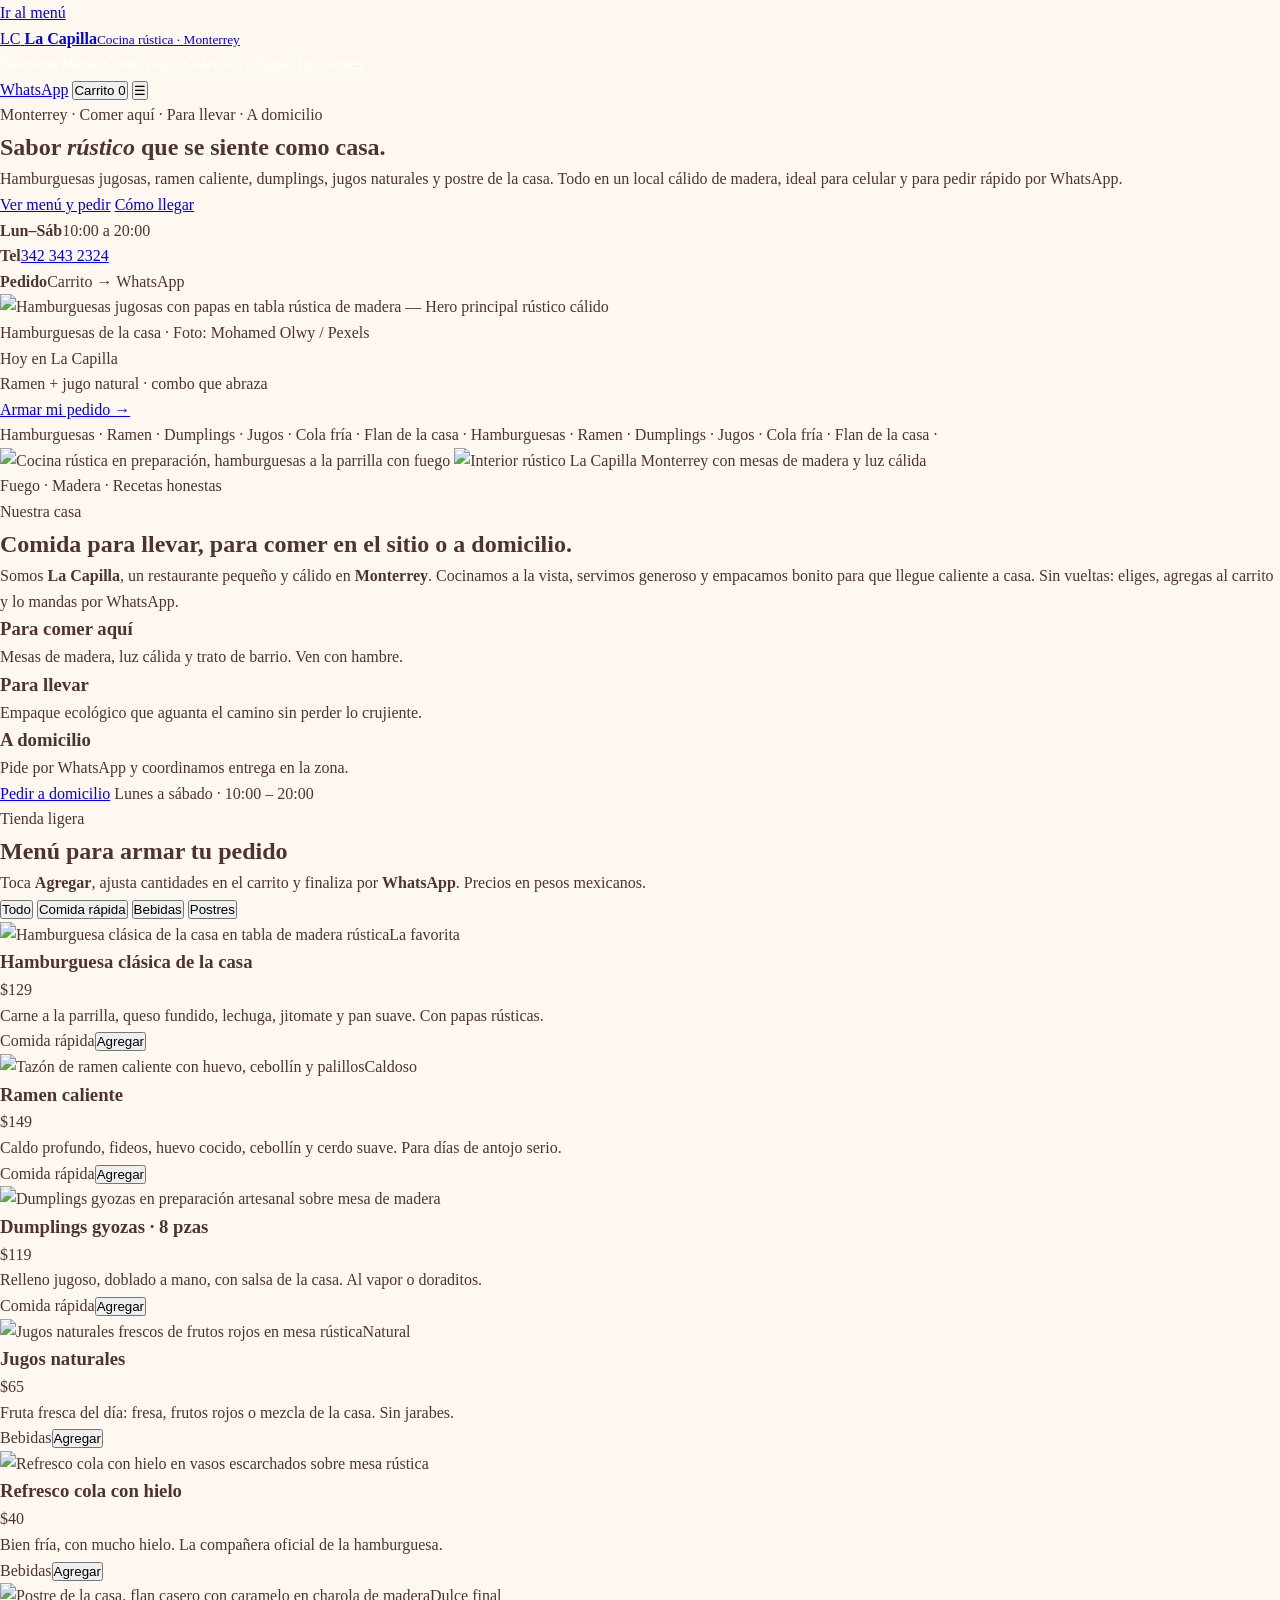
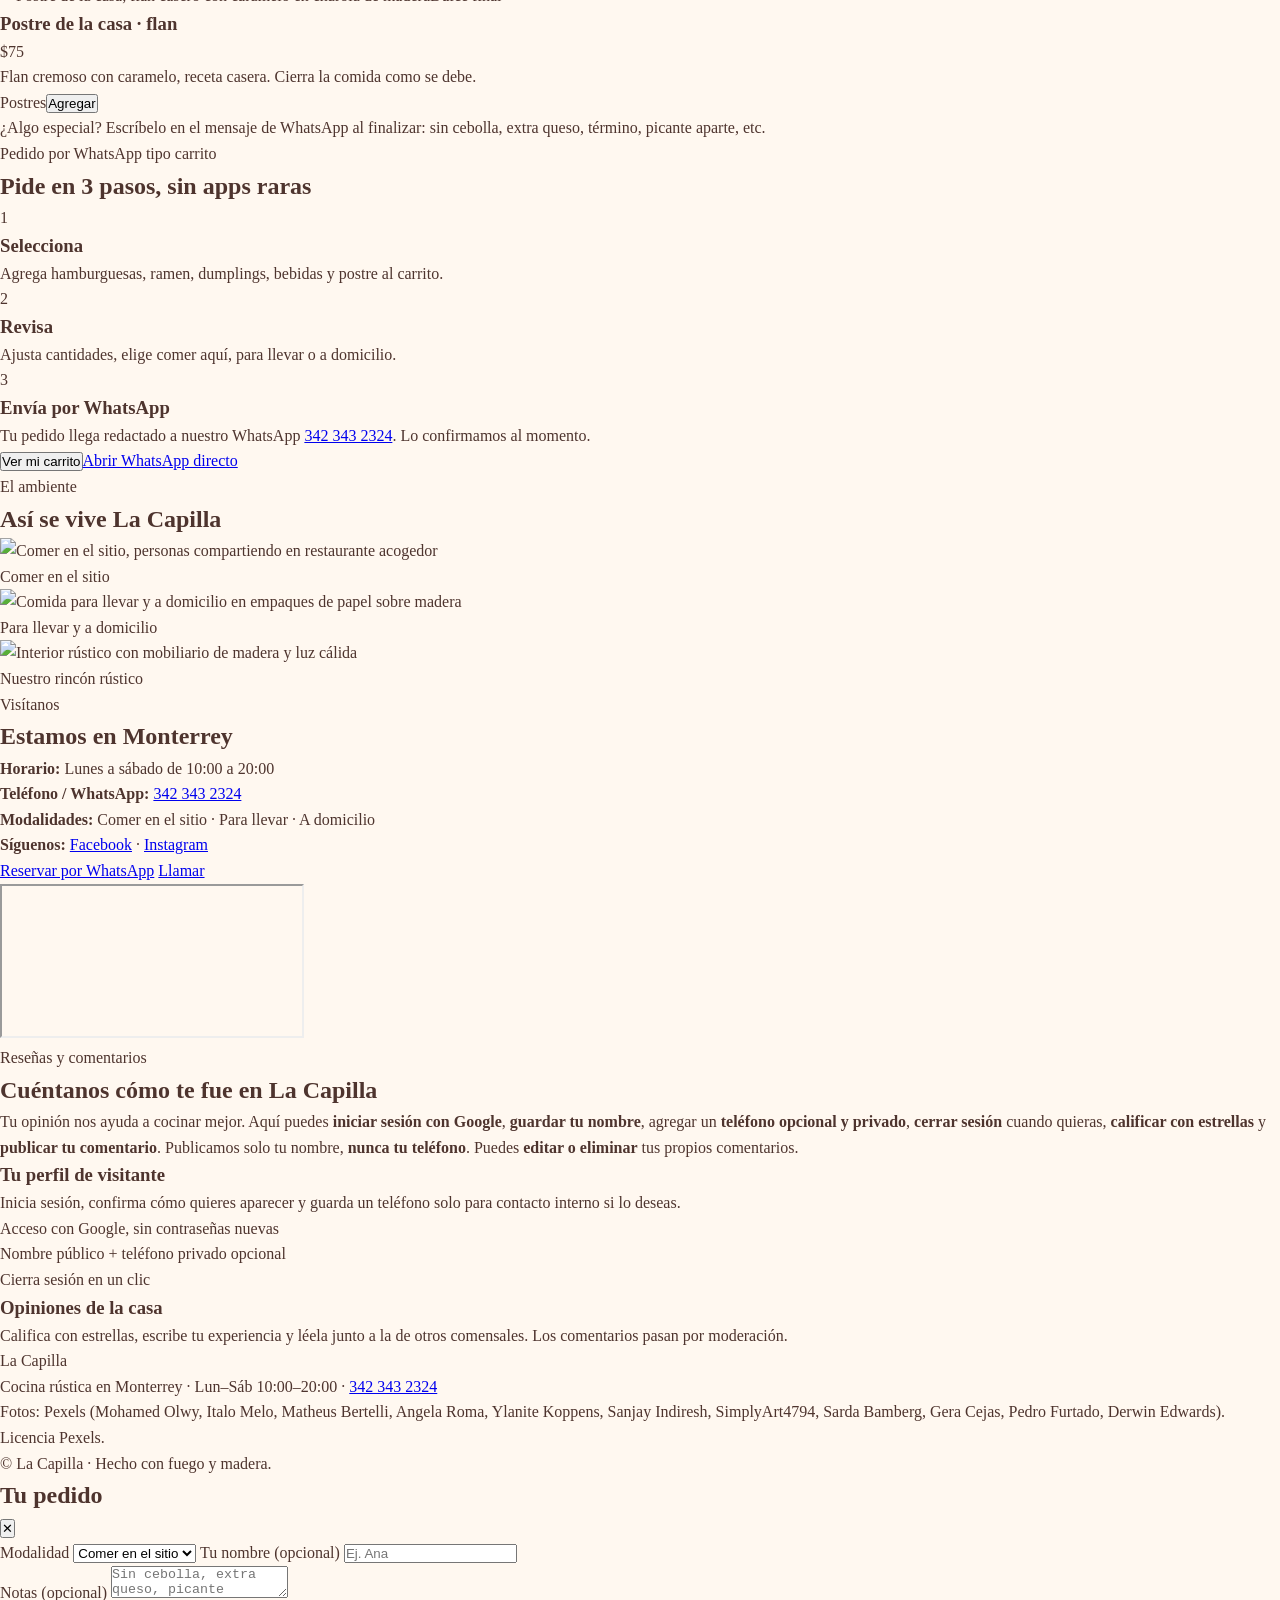
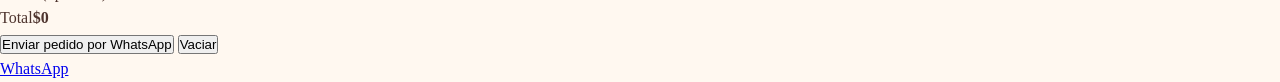
==== commit 95360b77: "generate index.html" ====
--- a/index.html
+++ b/index.html
@@ -1,145 +1,283 @@
 <!DOCTYPE html>
 <html lang="es">
 <head>
-    <meta charset="UTF-8">
-    <meta name="viewport" content="width=device-width, initial-scale=1.0">
-    <title>La Capilla - Restaurante</title>
-    <link rel="stylesheet" href="styles.css">
+<meta charset="UTF-8">
+<meta name="viewport" content="width=device-width, initial-scale=1.0">
+<title>La Capilla · Cocina rústica en Monterrey — Hamburguesas, Ramen, Dumplings</title>
+<meta name="description" content="La Capilla en Monterrey: hamburguesas, ramen, dumplings, jugos naturales, refrescos y postres. Para comer en el sitio, para llevar o a domicilio. Pide por WhatsApp. Lunes a sábado de 10:00 a 20:00.">
+<link rel="stylesheet" href="styles.css">
+<link rel="preconnect" href="https://fonts.googleapis.com">
+<link rel="preconnect" href="https://fonts.gstatic.com" crossorigin>
+<link href="https://fonts.googleapis.com/css2?family=Fraunces:opsz,wght@9..144,500;9..144,700;9..144,900&family=Nunito:wght@400;600;700;800&display=swap" rel="stylesheet">
+<link rel="icon" href="data:image/svg+xml,<svg xmlns='http://www.w3.org/2000/svg' viewBox='0 0 100 100'><rect width='100' height='100' rx='22' fill='%232b1a10'/><text x='50' y='68' font-size='56' text-anchor='middle' fill='%23f2b950' font-family='Georgia'>LC</text></svg>">
 </head>
 <body>
-    <header class="site-header">
-        <div class="container">
-            <h1 class="logo" data-eb-editable="text" data-eb-key="index.h1.1" data-eb-role="h1" data-eb-kind="text">La Capilla</h1>
-            <nav class="nav">
-                <ul>
-                    <li><a href="#hero" data-eb-editable="link" data-eb-key="index.a.2" data-eb-role="a" data-eb-kind="link">Inicio</a></li>
-                    <li><a href="#menu" data-eb-editable="link" data-eb-key="index.a.3" data-eb-role="a" data-eb-kind="link">Menú</a></li>
-                    <li><a href="#about" data-eb-editable="link" data-eb-key="index.a.4" data-eb-role="a" data-eb-kind="link">Nosotros</a></li>
-                    <li><a href="#contact" data-eb-editable="link" data-eb-key="index.a.5" data-eb-role="a" data-eb-kind="link">Contacto</a></li>
-                    <li><a href="#comments" data-eb-editable="link" data-eb-key="index.a.6" data-eb-role="a" data-eb-kind="link">Opiniones</a></li>
-                </ul>
-            </nav>
-            <button class="nav-toggle" aria-label="Abrir menú" data-eb-editable="link" data-eb-key="index.button.7" data-eb-role="button" data-eb-kind="link">
-                <span></span>
-                <span></span>
-                <span></span>
-            </button>
-        </div>
-    </header>
-
-    <section id="hero" class="hero">
-        <div class="container">
-            <h2 data-eb-editable="text" data-eb-key="index.h2.8" data-eb-role="h2" data-eb-kind="text">Bienvenidos a La Capilla</h2>
-            <p data-eb-editable="text" data-eb-key="index.p.9" data-eb-role="p" data-eb-kind="text">Comida para llevar o para comer en el sitio, con estilo rústico y cálido.</p>
-            <img src="https://images.pexels.com/photos/19676137/pexels-photo-19676137.jpeg?auto=compress&cs=tinysrgb&dpr=2&h=650&w=940"
-                 alt="Hero banner showing restaurant exterior" class="hero-image" data-eb-editable="image" data-eb-key="index.img.10" data-eb-role="img" data-eb-kind="image">
-        </div>
-    </section>
-
-    <section id="featured" class="featured">
-        <div class="container">
-            <h2 data-eb-editable="text" data-eb-key="index.h2.11" data-eb-role="h2" data-eb-kind="text">Platos Destacados</h2>
-            <div class="cards">
-                <article class="card">
-                    <img src="https://images.pexels.com/photos/30500761/pexels-photo-30500761.jpeg?auto=compress&cs=tinysrgb&dpr=2&h=650&w=940"
-                         alt="Featured hamburger" class="card-image" data-eb-editable="image" data-eb-key="index.img.12" data-eb-role="img" data-eb-kind="image">
-                    <h3 data-eb-editable="text" data-eb-key="index.h3.13" data-eb-role="h3" data-eb-kind="text">Hamburguesa Gourmet</h3>
-                    <p data-eb-editable="text" data-eb-key="index.p.14" data-eb-role="p" data-eb-kind="text">Deliciosa hamburguesa con papas crujientes.</p>
-                </article>
-                <article class="card">
-                    <img src="https://images.pexels.com/photos/16671603/pexels-photo-16671603.jpeg?auto=compress&cs=tinysrgb&dpr=2&h=650&w=940"
-                         alt="Featured ramen" class="card-image" data-eb-editable="image" data-eb-key="index.img.15" data-eb-role="img" data-eb-kind="image">
-                    <h3 data-eb-editable="text" data-eb-key="index.h3.16" data-eb-role="h3" data-eb-kind="text">Ramen al Vapor</h3>
-                    <p data-eb-editable="text" data-eb-key="index.p.17" data-eb-role="p" data-eb-kind="text">Tazón de ramen auténtico con huevo y palillos.</p>
-                </article>
-                <article class="card">
-                    <img src="https://images.pexels.com/photos/8215110/pexels-photo-8215110.jpeg?auto=compress&cs=tinysrgb&dpr=2&h=650&w=940"
-                         alt="Featured juices" class="card-image" data-eb-editable="image" data-eb-key="index.img.18" data-eb-role="img" data-eb-kind="image">
-                    <h3 data-eb-editable="text" data-eb-key="index.h3.19" data-eb-role="h3" data-eb-kind="text">Jugos Naturales</h3>
-                    <p data-eb-editable="text" data-eb-key="index.p.20" data-eb-role="p" data-eb-kind="text">Variedad de jugos de frutas frescas.</p>
-                </article>
-            </div>
-        </div>
-    </section>
-
-    <section id="gallery" class="gallery">
-        <div class="container">
-            <h2 data-eb-editable="text" data-eb-key="index.h2.21" data-eb-role="h2" data-eb-kind="text">Galería de Ambiente</h2>
-            <img src="https://images.pexels.com/photos/9250721/pexels-photo-9250721.jpeg?auto=compress&cs=tinysrgb&dpr=2&h=650&w=940"
-                 alt="Ambiance gallery" class="gallery-image" data-eb-editable="image" data-eb-key="index.img.22" data-eb-role="img" data-eb-kind="image">
-        </div>
-    </section>
-
-    <section id="menu" class="menu">
-        <div class="container">
-            <h2 data-eb-editable="text" data-eb-key="index.h2.23" data-eb-role="h2" data-eb-kind="text">Nuestro Menú</h2>
-            <div class="menu-items">
-                <article class="menu-item">
-                    <img src="https://images.pexels.com/photos/5374419/pexels-photo-5374419.jpeg?auto=compress&cs=tinysrgb&dpr=2&h=650&w=940"
-                         alt="Menu item hamburger" class="menu-image" data-eb-editable="image" data-eb-key="index.img.24" data-eb-role="img" data-eb-kind="image">
-                    <div class="menu-info">
-                        <h3 data-eb-editable="text" data-eb-key="index.h3.25" data-eb-role="h3" data-eb-kind="text">Hamburguesa</h3>
-                        <p data-eb-editable="text" data-eb-key="index.p.26" data-eb-role="p" data-eb-kind="text">Jugosa hamburguesa de carne, lechuga, tomate y queso.</p>
-                        <span class="price">$120</span>
-                    </div>
-                </article>
-                <article class="menu-item">
-                    <img src="https://images.pexels.com/photos/884600/pexels-photo-884600.jpeg?auto=compress&cs=tinysrgb&dpr=2&h=650&w=940"
-                         alt="Menu item ramen" class="menu-image" data-eb-editable="image" data-eb-key="index.img.27" data-eb-role="img" data-eb-kind="image">
-                    <div class="menu-info">
-                        <h3 data-eb-editable="text" data-eb-key="index.h3.28" data-eb-role="h3" data-eb-kind="text">Ramen</h3>
-                        <p data-eb-editable="text" data-eb-key="index.p.29" data-eb-role="p" data-eb-kind="text">Ramen tradicional con chashu, huevo marinado y vegetales.</p>
-                        <span class="price">$140</span>
-                    </div>
-                </article>
-            </div>
-        </div>
-    </section>
-
-    <section id="about" class="about">
-        <div class="container">
-            <h2 data-eb-editable="text" data-eb-key="index.h2.30" data-eb-role="h2" data-eb-kind="text">Sobre Nosotros</h2>
-            <img src="https://images.pexels.com/photos/33454120/pexels-photo-33454120.jpeg?auto=compress&cs=tinysrgb&dpr=2&h=650&w=940"
-                 alt="Restaurant interior" class="about-image" data-eb-editable="image" data-eb-key="index.img.31" data-eb-role="img" data-eb-kind="image">
-            <p data-eb-editable="text" data-eb-key="index.p.32" data-eb-role="p" data-eb-kind="text">En La Capilla ofrecemos comida rápida y bebidas con un toque rústico. Nuestro objetivo es vender por WhatsApp y contar con un CRM para administrar los pedidos. Abrimos de lunes a sábado de 10:00 a 20:00.</p>
-        </div>
-    </section>
-
-    <section id="contact" class="contact">
-        <div class="container">
-            <h2 data-eb-editable="text" data-eb-key="index.h2.33" data-eb-role="h2" data-eb-kind="text">Contacto</h2>
-            <img src="https://images.pexels.com/photos/19676137/pexels-photo-19676137.jpeg?auto=compress&cs=tinysrgb&dpr=2&h=650&w=940"
-                 alt="Restaurant facade" class="contact-image" data-eb-editable="image" data-eb-key="index.img.34" data-eb-role="img" data-eb-kind="image">
-            <p data-eb-editable="text" data-eb-key="index.p.35" data-eb-role="p" data-eb-kind="text">Dirección: Monterrey, México</p>
-            <p data-eb-editable="text" data-eb-key="index.p.36" data-eb-role="p" data-eb-kind="text">Teléfono: 3423432324</p>
-            <p data-eb-editable="text" data-eb-key="index.p.37" data-eb-role="p" data-eb-kind="text">Horario: Lunes a sábado de 10:00 a 20:00</p>
-            <p data-eb-editable="text" data-eb-key="index.p.38" data-eb-role="p" data-eb-kind="text">Síguenos en <a href="https://facebook.com/tiendatechnova" target="_blank" data-eb-editable="link" data-eb-key="index.a.39" data-eb-role="a" data-eb-kind="link">Facebook</a> y <a href="https://instagram.com/tiendatechnova" target="_blank" data-eb-editable="link" data-eb-key="index.a.40" data-eb-role="a" data-eb-kind="link">Instagram</a></p>
-        </div>
-    </section>
-
-    <!-- Comentarios y reseñas -->
-    <section id="comments" class="comments-section">
-        <div class="container">
-            <h2 data-eb-editable="text" data-eb-key="index.h2.41" data-eb-role="h2" data-eb-kind="text">Opiniones y Comentarios</h2>
-            <p data-eb-editable="text" data-eb-key="index.p.42" data-eb-role="p" data-eb-kind="text">Inicia sesión con tu cuenta de Google para guardar tu nombre, dejar una calificación con estrellas y publicar tu comentario. Tu teléfono es opcional y solo será visible para ti.</p>
-            <!-- Perfil del usuario (renderizado por comments.js) -->
-            <div data-itm-profile data-project-id="9abca07c-34dc-4859-b03d-2724b5d64635"></div>
-            <!-- Contenedor de comentarios -->
-            <div data-itm-comments-shell>
-                <div data-itm-comments data-project-id="9abca07c-34dc-4859-b03d-2724b5d64635"></div>
-            </div>
-        </div>
-    </section>
-
-    <footer class="site-footer">
-        <div class="container">
-            <p data-eb-editable="text" data-eb-key="index.p.43" data-eb-role="p" data-eb-kind="text">&copy; <span id="year"></span> La Capilla. Todos los derechos reservados.</p>
-            <img src="https://itm-void-excepcional.pages.dev/media-fallback/imagen-generica.jpg"
-                 alt="Decorative icon" class="footer-icon" data-eb-editable="image" data-eb-key="index.img.44" data-eb-role="img" data-eb-kind="image">
-        </div>
-    </footer>
-
-    <script src="https://itm-void-excepcional.pages.dev/comments.js"></script>
-    <script src="script.js"></script>
+<a class="skip" href="#menu" data-eb-editable="link" data-eb-key="index.a.1" data-eb-role="a" data-eb-kind="link">Ir al menú</a>
+
+<header class="topbar" id="inicio">
+  <div class="wrap topbar-in">
+    <a class="brand" href="#inicio" aria-label="La Capilla inicio" data-eb-editable="link" data-eb-key="index.a.2" data-eb-role="a" data-eb-kind="link">
+      <span class="brand-mark" aria-hidden="true">LC</span>
+      <span class="brand-txt"><strong>La Capilla</strong><small>Cocina rústica · Monterrey</small></span>
+    </a>
+    <nav class="nav" id="nav" aria-label="Navegación principal">
+      <a href="#nosotros" data-eb-editable="link" data-eb-key="index.a.3" data-eb-role="a" data-eb-kind="link">Nosotros</a>
+      <a href="#menu" data-eb-editable="link" data-eb-key="index.a.4" data-eb-role="a" data-eb-kind="link">Menú</a>
+      <a href="#como-pedir" data-eb-editable="link" data-eb-key="index.a.5" data-eb-role="a" data-eb-kind="link">Cómo pedir</a>
+      <a href="#galeria" data-eb-editable="link" data-eb-key="index.a.6" data-eb-role="a" data-eb-kind="link">Galería</a>
+      <a href="#visitanos" data-eb-editable="link" data-eb-key="index.a.7" data-eb-role="a" data-eb-kind="link">Visítanos</a>
+      <a href="#opiniones" data-eb-editable="link" data-eb-key="index.a.8" data-eb-role="a" data-eb-kind="link">Opiniones</a>
+    </nav>
+    <div class="top-actions">
+      <a class="btn btn-wa btn-sm" href="https://wa.me/523423432324?text=Hola%20La%20Capilla%2C%20quiero%20hacer%20un%20pedido" target="_blank" rel="noopener" data-eb-editable="link" data-eb-key="index.a.9" data-eb-role="a" data-eb-kind="link">WhatsApp</a>
+      <button class="cart-btn" id="openCart" aria-label="Abrir carrito" data-eb-editable="link" data-eb-key="index.button.10" data-eb-role="button" data-eb-kind="link">Carrito <span class="cart-count" id="cartCount">0</span></button>
+      <button class="menu-btn" id="menuBtn" aria-label="Abrir menú" aria-expanded="false" data-eb-editable="link" data-eb-key="index.button.11" data-eb-role="button" data-eb-kind="link">☰</button>
+    </div>
+  </div>
+</header>
+
+<main>
+<!-- HERO -->
+<section class="hero">
+  <div class="wrap hero-grid">
+    <div class="hero-copy">
+      <p class="kicker" data-eb-editable="text" data-eb-key="index.p.12" data-eb-role="p" data-eb-kind="text"><span class="dot"></span> Monterrey · Comer aquí · Para llevar · A domicilio</p>
+      <h1 data-eb-editable="text" data-eb-key="index.h1.13" data-eb-role="h1" data-eb-kind="text">Sabor <em>rústico</em> que se siente como casa.</h1>
+      <p class="lead" data-eb-editable="text" data-eb-key="index.p.14" data-eb-role="p" data-eb-kind="text">Hamburguesas jugosas, ramen caliente, dumplings, jugos naturales y postre de la casa. Todo en un local cálido de madera, ideal para celular y para pedir rápido por WhatsApp.</p>
+      <div class="hero-cta">
+        <a class="btn btn-primary" href="#menu" data-eb-editable="link" data-eb-key="index.a.15" data-eb-role="a" data-eb-kind="link">Ver menú y pedir</a>
+        <a class="btn btn-ghost" href="#visitanos" data-eb-editable="link" data-eb-key="index.a.16" data-eb-role="a" data-eb-kind="link">Cómo llegar</a>
+      </div>
+      <ul class="hero-meta">
+        <li><strong>Lun–Sáb</strong><span>10:00 a 20:00</span></li>
+        <li><strong>Tel</strong><span><a href="tel:+523423432324" data-eb-editable="link" data-eb-key="index.a.17" data-eb-role="a" data-eb-kind="link">342 343 2324</a></span></li>
+        <li><strong>Pedido</strong><span>Carrito → WhatsApp</span></li>
+      </ul>
+    </div>
+    <div class="hero-media">
+      <figure class="hero-frame">
+        <img src="https://images.pexels.com/photos/36750270/pexels-photo-36750270.jpeg?auto=compress&cs=tinysrgb&dpr=2&h=650&w=940" alt="Hamburguesas jugosas con papas en tabla rústica de madera — Hero principal rústico cálido" loading="eager" fetchpriority="high" data-eb-editable="image" data-eb-key="index.img.18" data-eb-role="img" data-eb-kind="image">
+        <figcaption>Hamburguesas de la casa · Foto: Mohamed Olwy / Pexels</figcaption>
+      </figure>
+      <div class="hero-card">
+        <p class="hero-card-t" data-eb-editable="text" data-eb-key="index.p.19" data-eb-role="p" data-eb-kind="text">Hoy en La Capilla</p>
+        <p class="hero-card-s" data-eb-editable="text" data-eb-key="index.p.20" data-eb-role="p" data-eb-kind="text">Ramen + jugo natural · combo que abraza</p>
+        <a href="#menu" data-eb-editable="link" data-eb-key="index.a.21" data-eb-role="a" data-eb-kind="link">Armar mi pedido →</a>
+      </div>
+    </div>
+  </div>
+  <div class="cinta" aria-hidden="true"><span>Hamburguesas · Ramen · Dumplings · Jugos · Cola fría · Flan de la casa · </span><span>Hamburguesas · Ramen · Dumplings · Jugos · Cola fría · Flan de la casa · </span></div>
+</section>
+
+<!-- NOSOTROS -->
+<section class="section" id="nosotros">
+  <div class="wrap grid-2">
+    <div class="stack-imgs">
+      <img class="img-main" src="https://images.pexels.com/photos/11209052/pexels-photo-11209052.jpeg?auto=compress&cs=tinysrgb&dpr=2&h=650&w=940" alt="Cocina rústica en preparación, hamburguesas a la parrilla con fuego" loading="lazy" data-eb-editable="image" data-eb-key="index.img.22" data-eb-role="img" data-eb-kind="image">
+      <img class="img-sub" src="https://images.pexels.com/photos/14965698/pexels-photo-14965698.jpeg?auto=compress&cs=tinysrgb&dpr=2&h=650&w=940" alt="Interior rústico La Capilla Monterrey con mesas de madera y luz cálida" loading="lazy" data-eb-editable="image" data-eb-key="index.img.23" data-eb-role="img" data-eb-kind="image">
+      <p class="sello" data-eb-editable="text" data-eb-key="index.p.24" data-eb-role="p" data-eb-kind="text">Fuego · Madera · Recetas honestas</p>
+    </div>
+    <div>
+      <p class="kicker2" data-eb-editable="text" data-eb-key="index.p.25" data-eb-role="p" data-eb-kind="text">Nuestra casa</p>
+      <h2 data-eb-editable="text" data-eb-key="index.h2.26" data-eb-role="h2" data-eb-kind="text">Comida para llevar, para comer en el sitio o a domicilio.</h2>
+      <p class="muted" data-eb-editable="text" data-eb-key="index.p.27" data-eb-role="p" data-eb-kind="text">Somos <strong>La Capilla</strong>, un restaurante pequeño y cálido en <strong>Monterrey</strong>. Cocinamos a la vista, servimos generoso y empacamos bonito para que llegue caliente a casa. Sin vueltas: eliges, agregas al carrito y lo mandas por WhatsApp.</p>
+      <div class="feats">
+        <article><h3 data-eb-editable="text" data-eb-key="index.h3.28" data-eb-role="h3" data-eb-kind="text">Para comer aquí</h3><p data-eb-editable="text" data-eb-key="index.p.29" data-eb-role="p" data-eb-kind="text">Mesas de madera, luz cálida y trato de barrio. Ven con hambre.</p></article>
+        <article><h3 data-eb-editable="text" data-eb-key="index.h3.30" data-eb-role="h3" data-eb-kind="text">Para llevar</h3><p data-eb-editable="text" data-eb-key="index.p.31" data-eb-role="p" data-eb-kind="text">Empaque ecológico que aguanta el camino sin perder lo crujiente.</p></article>
+        <article><h3 data-eb-editable="text" data-eb-key="index.h3.32" data-eb-role="h3" data-eb-kind="text">A domicilio</h3><p data-eb-editable="text" data-eb-key="index.p.33" data-eb-role="p" data-eb-kind="text">Pide por WhatsApp y coordinamos entrega en la zona.</p></article>
+      </div>
+      <div class="row">
+        <a class="btn btn-primary" href="https://wa.me/523423432324?text=Hola%20La%20Capilla%2C%20quiero%20pedir%20a%20domicilio" target="_blank" rel="noopener" data-eb-editable="link" data-eb-key="index.a.34" data-eb-role="a" data-eb-kind="link">Pedir a domicilio</a>
+        <span class="horario">Lunes a sábado · 10:00 – 20:00</span>
+      </div>
+    </div>
+  </div>
+</section>
+
+<!-- MENU / TIENDA LIGERA -->
+<section class="section section-menu" id="menu">
+  <div class="wrap">
+    <div class="sec-head">
+      <div>
+        <p class="kicker2" data-eb-editable="text" data-eb-key="index.p.35" data-eb-role="p" data-eb-kind="text">Tienda ligera</p>
+        <h2 data-eb-editable="text" data-eb-key="index.h2.36" data-eb-role="h2" data-eb-kind="text">Menú para armar tu pedido</h2>
+        <p class="muted" data-eb-editable="text" data-eb-key="index.p.37" data-eb-role="p" data-eb-kind="text">Toca <strong>Agregar</strong>, ajusta cantidades en el carrito y finaliza por <strong>WhatsApp</strong>. Precios en pesos mexicanos.</p>
+      </div>
+      <div class="filters" role="tablist" aria-label="Filtrar por categoría">
+        <button class="chip active" data-filter="todo" data-eb-editable="link" data-eb-key="index.button.38" data-eb-role="button" data-eb-kind="link">Todo</button>
+        <button class="chip" data-filter="rapida" data-eb-editable="link" data-eb-key="index.button.39" data-eb-role="button" data-eb-kind="link">Comida rápida</button>
+        <button class="chip" data-filter="bebidas" data-eb-editable="link" data-eb-key="index.button.40" data-eb-role="button" data-eb-kind="link">Bebidas</button>
+        <button class="chip" data-filter="postres" data-eb-editable="link" data-eb-key="index.button.41" data-eb-role="button" data-eb-kind="link">Postres</button>
+      </div>
+    </div>
+
+    <div class="menu-grid" id="menuGrid">
+      <article class="card" data-cat="rapida" data-id="hamburguesa" data-name="Hamburguesa clásica de la casa" data-price="129">
+        <div class="card-media"><img src="https://images.pexels.com/photos/5609525/pexels-photo-5609525.jpeg?auto=compress&cs=tinysrgb&dpr=2&h=650&w=940" alt="Hamburguesa clásica de la casa en tabla de madera rústica" loading="lazy" data-eb-editable="image" data-eb-key="index.img.42" data-eb-role="img" data-eb-kind="image"><span class="tag">La favorita</span></div>
+        <div class="card-body">
+          <div class="card-top"><h3 data-eb-editable="text" data-eb-key="index.h3.43" data-eb-role="h3" data-eb-kind="text">Hamburguesa clásica de la casa</h3><span class="price">$129</span></div>
+          <p data-eb-editable="text" data-eb-key="index.p.44" data-eb-role="p" data-eb-kind="text">Carne a la parrilla, queso fundido, lechuga, jitomate y pan suave. Con papas rústicas.</p>
+          <div class="card-foot"><span class="mini">Comida rápida</span><button class="btn btn-add" data-add="hamburguesa" data-eb-editable="link" data-eb-key="index.button.45" data-eb-role="button" data-eb-kind="link">Agregar</button></div>
+        </div>
+      </article>
+
+      <article class="card" data-cat="rapida" data-id="ramen" data-name="Ramen caliente" data-price="149">
+        <div class="card-media"><img src="https://images.pexels.com/photos/31393431/pexels-photo-31393431.jpeg?auto=compress&cs=tinysrgb&dpr=2&h=650&w=940" alt="Tazón de ramen caliente con huevo, cebollín y palillos" loading="lazy" data-eb-editable="image" data-eb-key="index.img.46" data-eb-role="img" data-eb-kind="image"><span class="tag tag-2">Caldoso</span></div>
+        <div class="card-body">
+          <div class="card-top"><h3 data-eb-editable="text" data-eb-key="index.h3.47" data-eb-role="h3" data-eb-kind="text">Ramen caliente</h3><span class="price">$149</span></div>
+          <p data-eb-editable="text" data-eb-key="index.p.48" data-eb-role="p" data-eb-kind="text">Caldo profundo, fideos, huevo cocido, cebollín y cerdo suave. Para días de antojo serio.</p>
+          <div class="card-foot"><span class="mini">Comida rápida</span><button class="btn btn-add" data-add="ramen" data-eb-editable="link" data-eb-key="index.button.49" data-eb-role="button" data-eb-kind="link">Agregar</button></div>
+        </div>
+      </article>
+
+      <article class="card" data-cat="rapida" data-id="dumplings" data-name="Dumplings gyozas (8 pzas)" data-price="119">
+        <div class="card-media"><img src="https://images.pexels.com/photos/7363965/pexels-photo-7363965.jpeg?auto=compress&cs=tinysrgb&dpr=2&h=650&w=940" alt="Dumplings gyozas en preparación artesanal sobre mesa de madera" loading="lazy" data-eb-editable="image" data-eb-key="index.img.50" data-eb-role="img" data-eb-kind="image"></div>
+        <div class="card-body">
+          <div class="card-top"><h3 data-eb-editable="text" data-eb-key="index.h3.51" data-eb-role="h3" data-eb-kind="text">Dumplings gyozas · 8 pzas</h3><span class="price">$119</span></div>
+          <p data-eb-editable="text" data-eb-key="index.p.52" data-eb-role="p" data-eb-kind="text">Relleno jugoso, doblado a mano, con salsa de la casa. Al vapor o doraditos.</p>
+          <div class="card-foot"><span class="mini">Comida rápida</span><button class="btn btn-add" data-add="dumplings" data-eb-editable="link" data-eb-key="index.button.53" data-eb-role="button" data-eb-kind="link">Agregar</button></div>
+        </div>
+      </article>
+
+      <article class="card" data-cat="bebidas" data-id="jugos" data-name="Jugos naturales" data-price="65">
+        <div class="card-media"><img src="https://images.pexels.com/photos/2479242/pexels-photo-2479242.jpeg?auto=compress&cs=tinysrgb&dpr=2&h=650&w=940" alt="Jugos naturales frescos de frutos rojos en mesa rústica" loading="lazy" data-eb-editable="image" data-eb-key="index.img.54" data-eb-role="img" data-eb-kind="image"><span class="tag tag-3">Natural</span></div>
+        <div class="card-body">
+          <div class="card-top"><h3 data-eb-editable="text" data-eb-key="index.h3.55" data-eb-role="h3" data-eb-kind="text">Jugos naturales</h3><span class="price">$65</span></div>
+          <p data-eb-editable="text" data-eb-key="index.p.56" data-eb-role="p" data-eb-kind="text">Fruta fresca del día: fresa, frutos rojos o mezcla de la casa. Sin jarabes.</p>
+          <div class="card-foot"><span class="mini">Bebidas</span><button class="btn btn-add" data-add="jugos" data-eb-editable="link" data-eb-key="index.button.57" data-eb-role="button" data-eb-kind="link">Agregar</button></div>
+        </div>
+      </article>
+
+      <article class="card" data-cat="bebidas" data-id="refresco" data-name="Refresco cola con hielo" data-price="40">
+        <div class="card-media"><img src="https://images.pexels.com/photos/20177323/pexels-photo-20177323.jpeg?auto=compress&cs=tinysrgb&dpr=2&h=650&w=940" alt="Refresco cola con hielo en vasos escarchados sobre mesa rústica" loading="lazy" data-eb-editable="image" data-eb-key="index.img.58" data-eb-role="img" data-eb-kind="image"></div>
+        <div class="card-body">
+          <div class="card-top"><h3 data-eb-editable="text" data-eb-key="index.h3.59" data-eb-role="h3" data-eb-kind="text">Refresco cola con hielo</h3><span class="price">$40</span></div>
+          <p data-eb-editable="text" data-eb-key="index.p.60" data-eb-role="p" data-eb-kind="text">Bien fría, con mucho hielo. La compañera oficial de la hamburguesa.</p>
+          <div class="card-foot"><span class="mini">Bebidas</span><button class="btn btn-add" data-add="refresco" data-eb-editable="link" data-eb-key="index.button.61" data-eb-role="button" data-eb-kind="link">Agregar</button></div>
+        </div>
+      </article>
+
+      <article class="card" data-cat="postres" data-id="postre" data-name="Postre de la casa (flan)" data-price="75">
+        <div class="card-media"><img src="https://images.pexels.com/photos/10918153/pexels-photo-10918153.jpeg?auto=compress&cs=tinysrgb&dpr=2&h=650&w=940" alt="Postre de la casa, flan casero con caramelo en charola de madera" loading="lazy" data-eb-editable="image" data-eb-key="index.img.62" data-eb-role="img" data-eb-kind="image"><span class="tag">Dulce final</span></div>
+        <div class="card-body">
+          <div class="card-top"><h3 data-eb-editable="text" data-eb-key="index.h3.63" data-eb-role="h3" data-eb-kind="text">Postre de la casa · flan</h3><span class="price">$75</span></div>
+          <p data-eb-editable="text" data-eb-key="index.p.64" data-eb-role="p" data-eb-kind="text">Flan cremoso con caramelo, receta casera. Cierra la comida como se debe.</p>
+          <div class="card-foot"><span class="mini">Postres</span><button class="btn btn-add" data-add="postre" data-eb-editable="link" data-eb-key="index.button.65" data-eb-role="button" data-eb-kind="link">Agregar</button></div>
+        </div>
+      </article>
+    </div>
+
+    <p class="nota" data-eb-editable="text" data-eb-key="index.p.66" data-eb-role="p" data-eb-kind="text">¿Algo especial? Escríbelo en el mensaje de WhatsApp al finalizar: sin cebolla, extra queso, término, picante aparte, etc.</p>
+  </div>
+</section>
+
+<!-- COMO PEDIR -->
+<section class="section" id="como-pedir">
+  <div class="wrap">
+    <p class="kicker2" data-eb-editable="text" data-eb-key="index.p.67" data-eb-role="p" data-eb-kind="text">Pedido por WhatsApp tipo carrito</p>
+    <h2 data-eb-editable="text" data-eb-key="index.h2.68" data-eb-role="h2" data-eb-kind="text">Pide en 3 pasos, sin apps raras</h2>
+    <div class="steps">
+      <article class="step"><span class="n">1</span><h3 data-eb-editable="text" data-eb-key="index.h3.69" data-eb-role="h3" data-eb-kind="text">Selecciona</h3><p data-eb-editable="text" data-eb-key="index.p.70" data-eb-role="p" data-eb-kind="text">Agrega hamburguesas, ramen, dumplings, bebidas y postre al carrito.</p></article>
+      <article class="step"><span class="n">2</span><h3 data-eb-editable="text" data-eb-key="index.h3.71" data-eb-role="h3" data-eb-kind="text">Revisa</h3><p data-eb-editable="text" data-eb-key="index.p.72" data-eb-role="p" data-eb-kind="text">Ajusta cantidades, elige comer aquí, para llevar o a domicilio.</p></article>
+      <article class="step"><span class="n">3</span><h3 data-eb-editable="text" data-eb-key="index.h3.73" data-eb-role="h3" data-eb-kind="text">Envía por WhatsApp</h3><p data-eb-editable="text" data-eb-key="index.p.74" data-eb-role="p" data-eb-kind="text">Tu pedido llega redactado a nuestro WhatsApp <a href="tel:+523423432324" data-eb-editable="link" data-eb-key="index.a.75" data-eb-role="a" data-eb-kind="link">342 343 2324</a>. Lo confirmamos al momento.</p></article>
+    </div>
+    <div class="row"><button class="btn btn-primary" id="openCart2" data-eb-editable="link" data-eb-key="index.button.76" data-eb-role="button" data-eb-kind="link">Ver mi carrito</button><a class="btn btn-ghost" href="https://wa.me/523423432324?text=Hola%20La%20Capilla%2C%20quiero%20hacer%20un%20pedido" target="_blank" rel="noopener" data-eb-editable="link" data-eb-key="index.a.77" data-eb-role="a" data-eb-kind="link">Abrir WhatsApp directo</a></div>
+  </div>
+</section>
+
+<!-- GALERIA -->
+<section class="section section-galeria" id="galeria">
+  <div class="wrap">
+    <p class="kicker2" data-eb-editable="text" data-eb-key="index.p.78" data-eb-role="p" data-eb-kind="text">El ambiente</p>
+    <h2 data-eb-editable="text" data-eb-key="index.h2.79" data-eb-role="h2" data-eb-kind="text">Así se vive La Capilla</h2>
+    <div class="gal">
+      <figure><img src="https://images.pexels.com/photos/20400373/pexels-photo-20400373.jpeg?auto=compress&cs=tinysrgb&dpr=2&h=650&w=940" alt="Comer en el sitio, personas compartiendo en restaurante acogedor" loading="lazy" data-eb-editable="image" data-eb-key="index.img.80" data-eb-role="img" data-eb-kind="image"><figcaption>Comer en el sitio</figcaption></figure>
+      <figure><img src="https://images.pexels.com/photos/33673831/pexels-photo-33673831.jpeg?auto=compress&cs=tinysrgb&dpr=2&h=650&w=940" alt="Comida para llevar y a domicilio en empaques de papel sobre madera" loading="lazy" data-eb-editable="image" data-eb-key="index.img.81" data-eb-role="img" data-eb-kind="image"><figcaption>Para llevar y a domicilio</figcaption></figure>
+      <figure><img src="https://images.pexels.com/photos/14965698/pexels-photo-14965698.jpeg?auto=compress&cs=tinysrgb&dpr=2&h=650&w=940" alt="Interior rústico con mobiliario de madera y luz cálida" loading="lazy" data-eb-editable="image" data-eb-key="index.img.82" data-eb-role="img" data-eb-kind="image"><figcaption>Nuestro rincón rústico</figcaption></figure>
+    </div>
+  </div>
+</section>
+
+<!-- VISITANOS -->
+<section class="section" id="visitanos">
+  <div class="wrap grid-2">
+    <div>
+      <p class="kicker2" data-eb-editable="text" data-eb-key="index.p.83" data-eb-role="p" data-eb-kind="text">Visítanos</p>
+      <h2 data-eb-editable="text" data-eb-key="index.h2.84" data-eb-role="h2" data-eb-kind="text">Estamos en Monterrey</h2>
+      <ul class="datos">
+        <li><strong>Horario:</strong> Lunes a sábado de 10:00 a 20:00</li>
+        <li><strong>Teléfono / WhatsApp:</strong> <a href="https://wa.me/523423432324" target="_blank" rel="noopener" data-eb-editable="link" data-eb-key="index.a.85" data-eb-role="a" data-eb-kind="link">342 343 2324</a></li>
+        <li><strong>Modalidades:</strong> Comer en el sitio · Para llevar · A domicilio</li>
+        <li><strong>Síguenos:</strong> <a href="https://facebook.com/tiendatechnova" target="_blank" rel="noopener" data-eb-editable="link" data-eb-key="index.a.86" data-eb-role="a" data-eb-kind="link">Facebook</a> · <a href="https://instagram.com/tiendatechnova" target="_blank" rel="noopener" data-eb-editable="link" data-eb-key="index.a.87" data-eb-role="a" data-eb-kind="link">Instagram</a></li>
+      </ul>
+      <div class="row">
+        <a class="btn btn-primary" href="https://wa.me/523423432324?text=Hola%20La%20Capilla%2C%20quiero%20reservar%20mesa" target="_blank" rel="noopener" data-eb-editable="link" data-eb-key="index.a.88" data-eb-role="a" data-eb-kind="link">Reservar por WhatsApp</a>
+        <a class="btn btn-ghost" href="tel:+523423432324" data-eb-editable="link" data-eb-key="index.a.89" data-eb-role="a" data-eb-kind="link">Llamar</a>
+      </div>
+    </div>
+    <div class="map-box">
+      <iframe title="Mapa La Capilla Monterrey" src="https://www.google.com/maps/embed?pb=!1m18!1m12!1m3!1d60080.29249353073!2d-89.95960567229005!3d19.754377909211858!2m3!1f0!2f0!3f0!3m2!1i1024!2i768!4f13.1!3m3!1m2!1s0x8f57e530bd60abf9%3A0xc1f5251d7481d%" loading="lazy" referrerpolicy="no-referrer-when-downgrade" allowfullscreen></iframe>
+    </div>
+  </div>
+</section>
+
+<!-- OPINIONES / RESEÑAS -->
+<section class="section section-opi" id="opiniones" data-itm-comments-shell>
+  <div class="wrap">
+    <p class="kicker2 kicker-light" data-eb-editable="text" data-eb-key="index.p.90" data-eb-role="p" data-eb-kind="text">Reseñas y comentarios</p>
+    <h2 class="light" data-eb-editable="text" data-eb-key="index.h2.91" data-eb-role="h2" data-eb-kind="text">Cuéntanos cómo te fue en La Capilla</h2>
+    <p class="opi-intro" data-eb-editable="text" data-eb-key="index.p.92" data-eb-role="p" data-eb-kind="text">Tu opinión nos ayuda a cocinar mejor. Aquí puedes <strong>iniciar sesión con Google</strong>, <strong>guardar tu nombre</strong>, agregar un <strong>teléfono opcional y privado</strong>, <strong>cerrar sesión</strong> cuando quieras, <strong>calificar con estrellas</strong> y <strong>publicar tu comentario</strong>. Publicamos solo tu nombre, <strong>nunca tu teléfono</strong>. Puedes <strong>editar o eliminar</strong> tus propios comentarios.</p>
+
+    <div class="opi-grid">
+      <div class="opi-card">
+        <h3 data-eb-editable="text" data-eb-key="index.h3.93" data-eb-role="h3" data-eb-kind="text">Tu perfil de visitante</h3>
+        <p class="muted small" data-eb-editable="text" data-eb-key="index.p.94" data-eb-role="p" data-eb-kind="text">Inicia sesión, confirma cómo quieres aparecer y guarda un teléfono solo para contacto interno si lo deseas.</p>
+        <div data-itm-profile data-project-id="9abca07c-34dc-4859-b03d-2724b5d64635"></div>
+        <ul class="opi-list">
+          <li>Acceso con Google, sin contraseñas nuevas</li>
+          <li>Nombre público + teléfono privado opcional</li>
+          <li>Cierra sesión en un clic</li>
+        </ul>
+      </div>
+      <div class="opi-card opi-card-wide">
+        <h3 data-eb-editable="text" data-eb-key="index.h3.95" data-eb-role="h3" data-eb-kind="text">Opiniones de la casa</h3>
+        <p class="muted small" data-eb-editable="text" data-eb-key="index.p.96" data-eb-role="p" data-eb-kind="text">Califica con estrellas, escribe tu experiencia y léela junto a la de otros comensales. Los comentarios pasan por moderación.</p>
+        <div data-itm-comments data-project-id="9abca07c-34dc-4859-b03d-2724b5d64635"></div>
+      </div>
+    </div>
+  </div>
+</section>
+</main>
+
+<footer class="footer">
+  <div class="wrap foot-grid">
+    <div><p class="foot-brand" data-eb-editable="text" data-eb-key="index.p.97" data-eb-role="p" data-eb-kind="text">La Capilla</p><p class="small" data-eb-editable="text" data-eb-key="index.p.98" data-eb-role="p" data-eb-kind="text">Cocina rústica en Monterrey · Lun–Sáb 10:00–20:00 · <a href="tel:+523423432324" data-eb-editable="link" data-eb-key="index.a.99" data-eb-role="a" data-eb-kind="link">342 343 2324</a></p></div>
+    <div class="small">Fotos: Pexels (Mohamed Olwy, Italo Melo, Matheus Bertelli, Angela Roma, Ylanite Koppens, Sanjay Indiresh, SimplyArt4794, Sarda Bamberg, Gera Cejas, Pedro Furtado, Derwin Edwards). Licencia Pexels.</div>
+    <div class="small">© <span id="year"></span> La Capilla · Hecho con fuego y madera.</div>
+  </div>
+</footer>
+
+<!-- CARRITO -->
+<div class="overlay" id="overlay" hidden></div>
+<aside class="drawer" id="drawer" aria-hidden="true" aria-label="Carrito de pedido">
+  <div class="drawer-head"><h2 data-eb-editable="text" data-eb-key="index.h2.100" data-eb-role="h2" data-eb-kind="text">Tu pedido</h2><button id="closeCart" aria-label="Cerrar carrito" data-eb-editable="link" data-eb-key="index.button.101" data-eb-role="button" data-eb-kind="link">✕</button></div>
+  <label class="field">Modalidad
+    <select id="modality"><option>Comer en el sitio</option><option>Para llevar</option><option>A domicilio</option></select>
+  </label>
+  <label class="field">Tu nombre (opcional)
+    <input id="custName" type="text" placeholder="Ej. Ana" autocomplete="name">
+  </label>
+  <div class="items" id="cartItems"></div>
+  <label class="field">Notas (opcional)
+    <textarea id="custNotes" rows="2" placeholder="Sin cebolla, extra queso, picante aparte..."></textarea>
+  </label>
+  <div class="total-row"><span>Total</span><strong id="cartTotal">$0</strong></div>
+  <button class="btn btn-primary btn-block" id="checkout" data-eb-editable="link" data-eb-key="index.button.102" data-eb-role="button" data-eb-kind="link">Enviar pedido por WhatsApp</button>
+  <button class="btn btn-ghost btn-block" id="clearCart" data-eb-editable="link" data-eb-key="index.button.103" data-eb-role="button" data-eb-kind="link">Vaciar</button>
+</aside>
+<a class="wa-float" href="https://wa.me/523423432324?text=Hola%20La%20Capilla%2C%20quiero%20hacer%20un%20pedido" target="_blank" rel="noopener" aria-label="Pedir por WhatsApp" data-eb-editable="link" data-eb-key="index.a.104" data-eb-role="a" data-eb-kind="link">WhatsApp</a>
+
+<script src="script.js" defer></script>
+<script src="https://itm-void-excepcional.pages.dev/comments.js" defer></script>
 </body>
 </html>
--- a/styles.css
+++ b/styles.css
@@ -1,4 +1,16 @@
-/* Reset básico */
+:root {
+    --primary: #8B5E3C; /* saddle brown */
+    --secondary: #D2B48C; /* tan */
+    --background: #FFF8F0; /* cream */
+    --dark: #3E2723; /* dark brown */
+    --text: #4E342E; /* dark grayish brown */
+    --light-text: #FFFFFF;
+    --max-width: 1200px;
+    --spacing: 1.5rem;
+    --radius: 8px;
+    --transition: 0.3s ease;
+}
+
 *,
 *::before,
 *::after {
@@ -8,278 +20,393 @@
 }
 
 html {
-    font-family: 'Helvetica Neue', Arial, sans-serif;
     scroll-behavior: smooth;
-    background-color: #fafafa;
-    color: #333;
 }
 
 body {
+    font-family: 'Georgia', serif;
     line-height: 1.6;
+    color: var(--text);
+    background-color: var(--background);
 }
 
 .container {
     width: 90%;
-    max-width: 1200px;
+    max-width: var(--max-width);
     margin: 0 auto;
-    padding: 1rem 0;
+    padding: var(--spacing) 0;
 }
 
 /* Header */
 .site-header {
-    background-color: #8b5e3c; /* warm brown */
-    color: #fff;
+    background-color: var(--primary);
+    color: var(--light-text);
     position: sticky;
     top: 0;
     z-index: 1000;
 }
+
 .site-header .container {
     display: flex;
     align-items: center;
     justify-content: space-between;
     flex-wrap: wrap;
 }
+
 .logo {
-    font-size: 1.8rem;
+    font-size: 2rem;
     font-weight: bold;
-    letter-spacing: 0.5px;
-}
+    margin: 0.5rem 0;
+}
+
 .nav ul {
     display: flex;
     list-style: none;
-    gap: 1.5rem;
-}
+    gap: 2rem;
+}
+
 .nav a {
-    color: #fff;
+    color: var(--light-text);
     text-decoration: none;
     font-weight: 500;
-    padding: 0.25rem 0;
-    transition: color 0.3s;
-}
+    transition: var(--transition);
+}
+
 .nav a:hover {
-    color: #ffebcd; /* wheat */
-}
+    color: var(--secondary: var(--secondary);
+}
+
+/* Mobile navigation */
 .nav-toggle {
     display: none;
-    background: none;
+    flex-direction: column;
+    justify-content: space-between;
+    width: 25px;
+    height: 20px;
+    background: transparent;
     border: none;
-    color: #fff;
-    font-size: 1.5rem;
     cursor: pointer;
+}
+
+.nav-toggle span {
+    display: block;
+    height: 3px;
+    background-color: var(--light-text);
+    border-radius: 2px;
 }
 
 /* Hero */
 .hero {
-    background: url('https://images.pexels.com/photos/6092887/pexels-photo-6092887.jpeg?auto=compress&cs=tinysrgb&dpr=2&h=650&w=940') center/cover no-repeat;
-    color: #fff;
-    text-align: center;
-    padding: 8rem 1rem;
-    position: relative;
-}
-.hero::after {
-    content: "";
-    position: absolute;
-    inset: 0;
-    background: rgba(0,0,0,0.4);
-}
-.hero-content {
-    position: relative;
-    z-index: 1;
-}
+    text-align: center;
+    padding: 6rem var(--spacing);
+    background-color: var(--secondary);
+    color: var(--dark);
+}
+
 .hero h2 {
     font-size: 2.5rem;
-    margin-bottom: 0.5rem;
-}
+    margin-bottom: 1rem;
+}
+
 .hero p {
     font-size: 1.2rem;
-    margin-bottom 1.5rem;
-}
-.btn-primary {
-    display: inline-block;
-    background: #d4a373; /* warm tan */
-    color: #333;
-    padding: 0.75rem 1.5rem;
-    border-radius: 4px;
-    text-decoration: none;
-    font-weight: 600;
-    transition: background 0.3s;
-}
-.btn-primary:hover {
-    background: #b8860b; /* dark goldenrod */
-}
-
-/* Sections */
-.section {
-    padding: 4rem 1rem;
-}
-.section-title {
-    text-align: center;
     margin-bottom: 2rem;
-    font-size: 2rem;
-    color: #5d4037; /* dark brown */
-    position: relative;
-}
-.section-title::after {
-    content: "";
-    display: block;
-    width: 60px;
-    height: 4px;
-    background: #d4a373;
-    margin: 0.5rem auto 0;
-}
-
-/* Menu / Product Grid */
-.menu .product-grid {
+    max-width: 600px;
+    margin-left: auto;
+    margin-right: auto;
+}
+
+.hero-image {
+    max-width: 100%;
+    height: auto;
+    border-radius: var(--radius);
+    box-shadow: 0 4px 12px rgba(0,0,0,0.15);
+}
+
+/* Featured dishes */
+.featured {
+    background-color: var(--background);
+}
+
+.featured h2 {
+    text-align: center;
+    margin-bottom: 2rem;
+    color: var(--primary);
+    font-size: 2rem;
+}
+
+.cards {
     display: grid;
-    grid-template-columns: repeat(auto-fit, minmax(260px, 1fr));
-    gap: 1.5rem;
-}
-.product-card {
-    background: #fff;
-    border-radius: 8px;
+    grid-template-columns: repeat(auto-fit, minmax(280px, 1fr));
+    gap: 2rem;
+}
+
+.card {
+    background: var(--light-text);
+    border-radius: var(--radius);
     overflow: hidden;
-    box-shadow: 0 2px 6px rgba(0,0,0,0.1);
-    text-align: left;
-    transition: transform 0.2s;
-}
-.product-card:hover {
-    transform: translateY(-4px);
-}
-.product-card img {
+    box-shadow: 0 2px 8px rgba(0,0,0,0.1);
+    transition: var(--transition);
+}
+
+.card:hover {
+    transform: translateY(-5px);
+}
+
+.card-image {
     width: 100%;
     height: 180px;
     object-fit: cover;
 }
-.product-card h3 {
+
+.card h3 {
     margin: 1rem;
-    font-size: 1.25rem;
-    color: #3e2723;
-}
-.product-card p {
+    font-size: 1.4rem;
+    color: var(--primary);
+}
+
+.card p {
     margin: 0 1rem 1rem;
-    color: #555;
+    color: var(--text);
+}
+
+/* Gallery */
+.gallery {
+    text-align: center;
+    padding: 4rem var(--spacing);
+    background-color: var(--secondary);
+}
+
+.gallery h2 {
+    margin-bottom: 1.5rem;
+    color: var(--dark);
+    font-size: 2rem;
+}
+
+.gallery-image {
+    max-width: 100%;
+    height: auto;
+    border-radius: var(--radius);
+    box-shadow: 0 4px 12px rgba(0,0,0,0.15);
+}
+
+/* Menu */
+.menu {
+    background-color: var(--background);
+}
+
+.menu h2 {
+    text-align: center;
+    margin-bottom: 2rem;
+    color: var(--primary);
+    font-size: 2rem;
+}
+
+.menu-items {
+    display: grid;
+    grid-template-columns: repeat(auto-fit, minmax(300px, 1fr));
+    gap: 2rem;
+}
+
+.menu-item {
+    display: flex;
+    background: var(--light-text);
+    border-radius: var(--radius);
+    overflow: hidden;
+    box-shadow: 0 2px 8px rgba(0,0,0,0.1);
+    transition: var(--transition);
+}
+
+.menu-item:hover {
+    transform: translateY(-4px);
+}
+
+.menu-image {
+    width: 150px;
+    height: 150px;
+    object-fit: cover;
+    flex-shrink: 0;
+}
+
+.menu-info {
+    padding: 1rem;
+    flex: 1;
+    display: flex;
+    flex-direction: column;
+    justify-content: space-between;
+}
+
+.menu-info h3 {
+    margin: 0 0 0.5rem;
+    font-size: 1.3rem;
+    color: var(--primary);
+}
+
+.menu-info p {
+    flex-grow: 1;
+    margin: 0 0 0.5rem;
+    color: var(--text);
     font-size: 0.95rem;
 }
-.product-card .price {
-    display: block;
-    margin: 0 1rem 1rem;
+
+.price {
     font-weight: bold;
-    color: #8b5e3c;
+    color: var(--primary);
     font-size: 1.1rem;
-}
-
-/* Place */
-.place .place-content {
-    display: flex;
-    flex-wrap: wrap;
-    gap: 2rem;
-    align-items: center;
-}
-.place img {
-    flex: 1 1 300px;
-    max-width: 400px;
-    border-radius: 8px;
-    box-shadow: 0 2px 8px rgba(0,0,0,0.15);
-}
-.place .place-text {
-    flex: 2 1 260px;
-}
-.place .place-text p {
+    align-self: flex-end;
+}
+
+/* About */
+.about {
+    text-align: center;
+    padding: 4rem var(--spacing);
+    background-color: var(--secondary);
+}
+
+.about h2 {
+    margin-bottom: 1.5rem;
+    color: var(--dark);
+    font-size: 2rem;
+}
+
+.about-image {
+    max-width: 100%;
+    height: auto;
+    border-radius: var(--radius);
+    margin-bottom: 1.5rem;
+    box-shadow: 0 4px 12px rgba(0,0,0,0.15);
+}
+
+.about p {
+    max-width: 800px;
+    margin-left: auto;
+    margin-right: auto;
+    font-size: 1.1rem;
+    color: var(--dark);
+}
+
+/* Contact */
+.contact {
+    text-align: center;
+    padding: 4rem var(--spacing);
+    background-color: var(--background);
+}
+
+.contact h2 {
+    margin-bottom: 1.5rem;
+    color: var(--primary);
+    font-size: 2rem;
+}
+
+.contact-image {
+    max-width: 100%;
+    height: auto;
+    border-radius: var(--radius);
+    margin-bottom: 1.5rem;
+    box-shadow: 0 4px 12px rgba(0,0,0,0.15);
+}
+
+.contact p {
+    margin: 0.5rem 0;
+    max-width: 600px;
+    margin-left: auto;
+    margin-right: auto;
+    font-size: 1rem;
+    color: var(--text);
+}
+
+.contact a {
+    color: var(--primary);
+    text-decoration: underline;
+}
+
+/* Comments section */
+.comments-section {
+    background-color: var(--secondary);
+    padding: 4rem var(--spacing);
+    text-align: center;
+}
+
+.comments-section h2 {
     margin-bottom: 1rem;
-    line-height: 1.7;
-}
-
-/* Gallery */
-.gallery .gallery-grid {
-    display: grid;
-    grid-template-columns: repeat(auto-fit, minmax(280px, 1fr));
-    gap: 1rem;
-}
-.gallery figure {
-    margin: 0;
-}
-.gallery img {
-    width: 100%;
-    height: 220px;
-    object-fit: cover;
-    border-radius: 6px;
-    box-shadow: 0 1px 4px rgba(0,0,0,0.1);
-}
-.gallery figcaption {
-    margin-top: 0.5rem;
-    text-align: center;
-    font-size: 0.9rem;
-    color: #555;
-}
-
-/* Reviews */
-.reviews {
-    background-color: #fff8f0; /* very light warm */
-}
-.reviews-info {
-    text-align: center;
-    margin-bottom: 1.5rem;
-    font-size: 0.95rem;
-    color: #555;
-    line-height: 1.5;
-}
-.reviews .container {
-    position: relative;
-}
-[data-itm-comments-shell] {
-    margin-top: 2rem;
-}
-
-/* Contact */
-.contact .social-links {
-    display: flex;
-    gap: 1rem;
-    justify-content: center;
-    flex-wrap: wrap;
-    margin: 1rem 0;
-}
-.contact a {
-    color: #8b5e3c;
-    text-decoration: none;
-    font-weight: 500;
-}
-.contact a:hover {
-    text-decoration: underline;
+    color: var(--dark);
+    font-size: 2rem;
+}
+
+.comments-section p {
+    margin-bottom: 2rem;
+    max-width: 700px;
+    margin-left: auto;
+    margin-right: auto;
+    font-size: 1.1rem;
+    color: var(--dark);
 }
 
 /* Footer */
 .site-footer {
-    background-color: #5d4037;
-    color: #fff;
-    text-align: center;
-    padding: 1.5rem 0;
+    background-color: var(--primary);
+    color: var(--light-text);
+    text-align: center;
+    padding: 2rem var(--spacing);
     font-size: 0.9rem;
 }
 
-/* Responsive */
+.site-footer #year {
+    font-weight: bold;
+}
+
+.footer-icon {
+    max-width: 80px;
+    margin-top: 1rem;
+    opacity: 0.8;
+}
+
+/* Responsive adjustments */
 @media (max-width: 768px) {
-    .nav ul {
+    .nav {
         position: absolute;
         top: 100%;
         left: 0;
         right: 0;
-        background: #8b5e3c;
+        background-color: var(--primary);
         flex-direction: column;
+        align-items: stretch;
         display: none;
     }
-    .nav ul.open {
+
+    .nav.active {
         display: flex;
     }
+
+    .nav ul {
+        flex-direction: column;
+        gap: 0;
+    }
+
+    .nav li {
+        border-top: 1px solid rgba(255,255,255,0.1);
+    }
+
+    .nav a {
+        padding: 1rem;
+        display: block;
+        text-align: center;
+    }
+
     .nav-toggle {
-        display: block;
-    }
-    .hero {
-        padding: 6rem 1rem;
-    }
+        display: flex;
+    }
+
     .hero h2 {
         font-size: 2rem;
     }
-    .section {
-        padding: 3rem 1rem;
+
+    .hero p {
+        font-size: 1rem;
+    }
+
+    .cards,
+    .menu-items {
+        grid-template-columns: 1fr;
     }
 }
